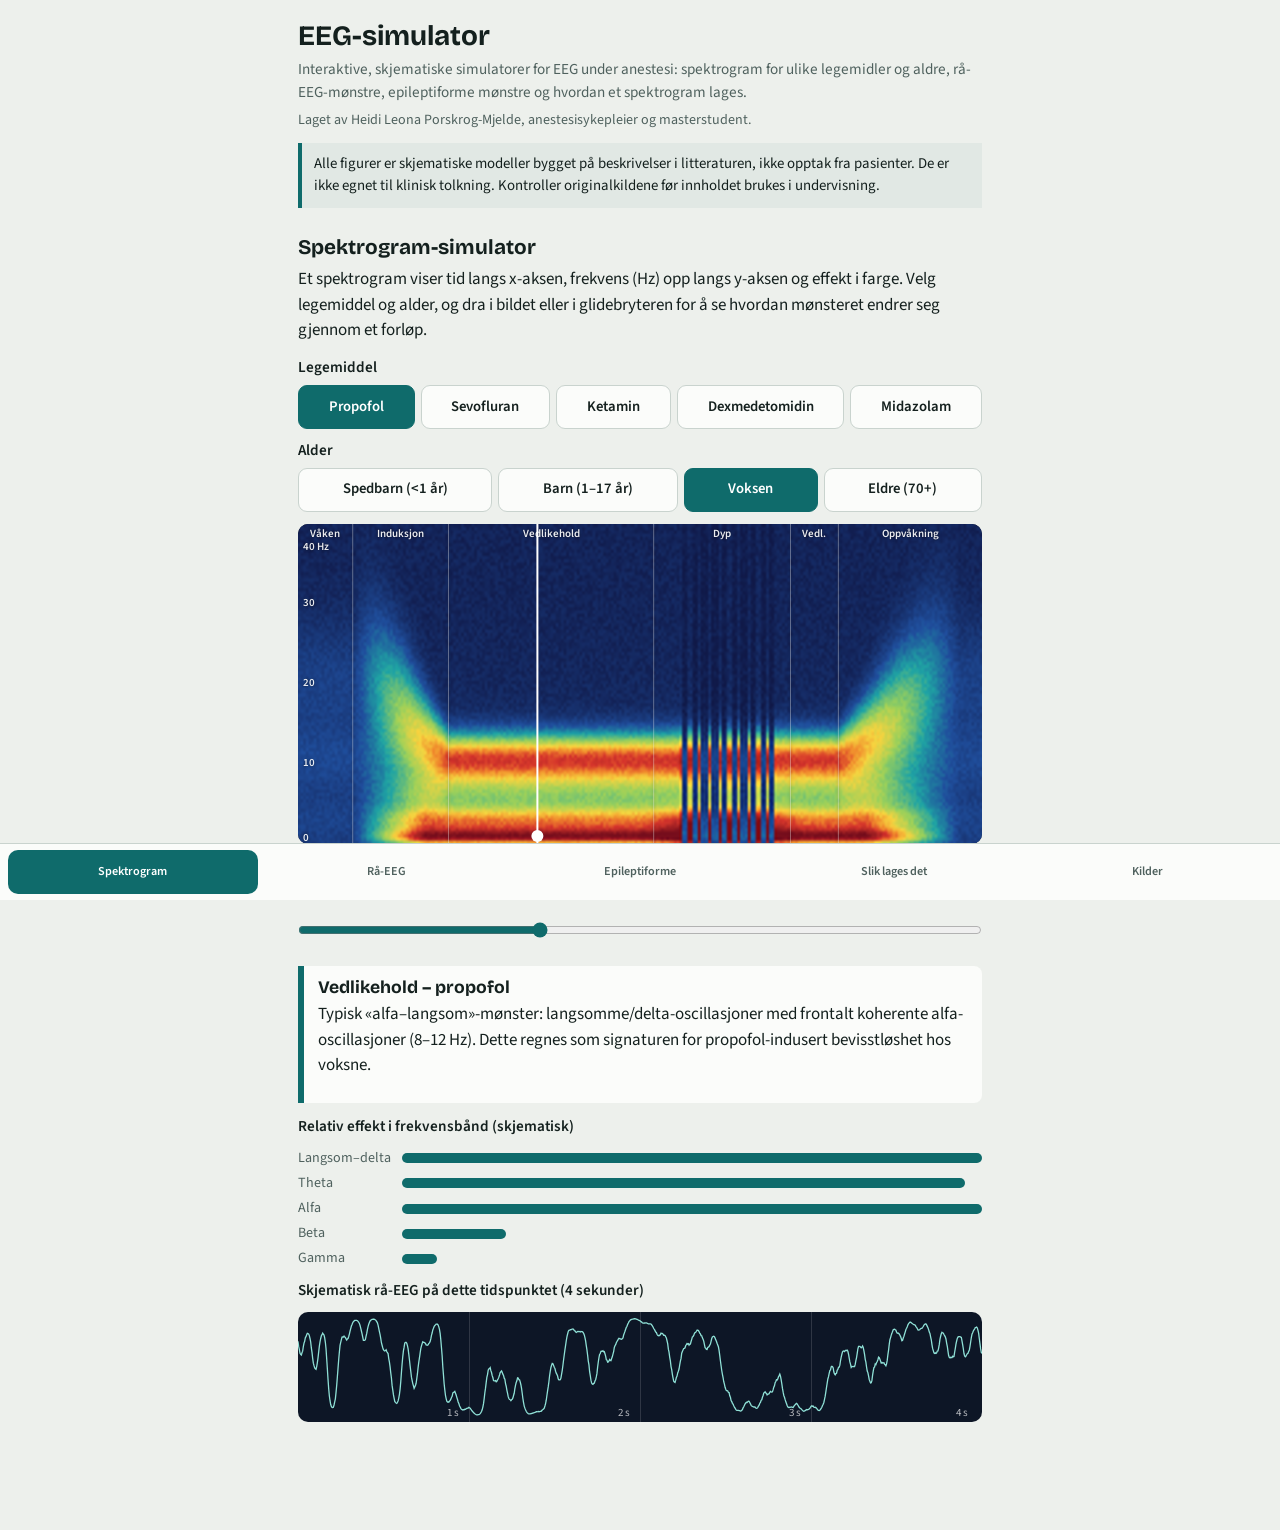
==== index.html @ 9f2fb61a "Add files via upload" ====
<!doctype html>
<html lang="nb">
<head>
<meta charset="utf-8">
<meta name="viewport" content="width=device-width, initial-scale=1, viewport-fit=cover">
<title>EEG-simulator</title>
<meta name="theme-color" content="#0F6B6B">
<link rel="preconnect" href="https://fonts.googleapis.com">
<link rel="preconnect" href="https://fonts.gstatic.com" crossorigin>
<link href="https://fonts.googleapis.com/css2?family=Bricolage+Grotesque:opsz,wght@12..96,500;12..96,700&family=Source+Sans+3:wght@400;600&display=swap" rel="stylesheet">
<style>
:root{
  box-sizing:border-box;
  padding-top:env(safe-area-inset-top,0px);
  padding-bottom:env(safe-area-inset-bottom,0px);
  --bg:#EDF0EC; --surface:#FBFCFA; --ink:#14201E; --muted:#4F615E; --line:#C9D3CE;
  --accent:#0F6B6B; --accent-ink:#FFFFFF; --soft:#E1E8E4;
  --c-hyp:#2F5FB3; --c-amn:#7A4FB0; --c-ana:#B5700F; --c-aki:#2E7D4F; --c-sta:#B23A3A;
  --ok:#1E7A46; --bad:#B23A3A;
}
@media (prefers-color-scheme:dark){
  :root:not([data-theme="light"]){
    --bg:#0F1716; --surface:#16211F; --ink:#E6EFEC; --muted:#9DB0AB; --line:#2A3A37;
    --accent:#5CC9C0; --accent-ink:#06201E; --soft:#1D2B28;
    --c-hyp:#7FA6EE; --c-amn:#B99AE6; --c-ana:#E3A64A; --c-aki:#6CCB92; --c-sta:#E58585;
    --ok:#6CCB92; --bad:#E58585;
  }
}
:root[data-theme="dark"]{
  --bg:#0F1716; --surface:#16211F; --ink:#E6EFEC; --muted:#9DB0AB; --line:#2A3A37;
  --accent:#5CC9C0; --accent-ink:#06201E; --soft:#1D2B28;
  --c-hyp:#7FA6EE; --c-amn:#B99AE6; --c-ana:#E3A64A; --c-aki:#6CCB92; --c-sta:#E58585;
  --ok:#6CCB92; --bad:#E58585;
}
html{scroll-padding-top:env(safe-area-inset-top,0px);height:100%}
*,*::before,*::after{box-sizing:inherit}
body{
  margin:0;min-height:100%;background:var(--bg);color:var(--ink);
  font-family:'Source Sans 3',system-ui,-apple-system,'Segoe UI',sans-serif;
  font-size:17px;line-height:1.5;
  padding-bottom:84px;
}
h1,h2,h3{font-family:'Bricolage Grotesque',system-ui,sans-serif;line-height:1.15;margin:0}
.wrap{max-width:720px;margin:0 auto;padding:0 18px}
header{padding:22px 0 10px}
header h1{font-size:1.75rem;font-weight:700}
header p{margin:6px 0 0;color:var(--muted);font-size:.95rem}
.panel{padding-bottom:24px}
.panel[hidden]{display:none}
h2{font-size:1.3rem;font-weight:700;margin:18px 0 8px}
p{margin:0 0 12px}
.note{background:var(--soft);border-left:4px solid var(--accent);padding:10px 12px;font-size:.93rem;margin:12px 0}
.small{font-size:.88rem;color:var(--muted)}

/* nav */
nav{position:fixed;left:0;right:0;bottom:0;background:var(--surface);border-top:1px solid var(--line);
  padding:6px 8px calc(6px + env(safe-area-inset-bottom,0px));display:flex;gap:4px;z-index:10}
.tab{flex:1;border:0;background:transparent;color:var(--muted);font:inherit;font-size:.76rem;font-weight:600;
  padding:10px 2px;border-radius:10px;cursor:pointer;min-height:44px}
@media (max-width:520px){nav{gap:2px;padding-left:4px;padding-right:4px}.tab{font-size:.62rem;padding:8px 0;line-height:1.15;min-width:0}}
.tab[aria-selected="true"]{background:var(--accent);color:var(--accent-ink)}
.tab .ts{display:none}
@media (max-width:520px){.tab .tl{display:none}.tab .ts{display:inline}}
.linkbtn{background:none;border:0;padding:0;font:inherit;color:var(--accent);text-decoration:underline;cursor:pointer}
.tab:focus-visible,button:focus-visible,summary:focus-visible,input:focus-visible,a:focus-visible{outline:3px solid var(--accent);outline-offset:2px}

/* components */
details.comp{border-left:6px solid var(--hue);background:var(--surface);margin:10px 0;border-radius:0 8px 8px 0}
details.comp summary{cursor:pointer;padding:14px 14px;font-family:'Bricolage Grotesque',system-ui,sans-serif;font-weight:700;font-size:1.08rem;list-style:none;display:flex;justify-content:space-between;gap:8px;align-items:center}
details.comp summary::-webkit-details-marker{display:none}
details.comp summary::after{content:"+";font-size:1.4rem;color:var(--hue);font-weight:500}
details.comp[open] summary::after{content:"–"}
.comp .body{padding:0 14px 14px}
.comp ul{margin:6px 0 10px;padding-left:20px}
.comp li{margin-bottom:6px}
.micro{margin-top:12px;padding:10px 12px 4px;border-radius:8px;background:color-mix(in srgb,var(--hue) 9%,transparent)}
.micro h4{margin:0 0 4px;font-size:.98rem}
.tag{display:inline-block;font-size:.8rem;font-weight:600;padding:2px 8px;border-radius:99px;border:1px solid var(--hue);color:var(--hue);margin:2px 6px 8px 0}
.tag.warn{border-color:var(--c-ana);color:var(--c-ana)}

/* controls */
.seg{display:flex;flex-wrap:wrap;gap:6px;margin:6px 0 10px}
.seg button{flex:1 1 auto;min-width:0;border:1.5px solid var(--line);background:var(--surface);color:var(--ink);
  font:inherit;font-size:.92rem;font-weight:600;padding:9px 10px;border-radius:9px;cursor:pointer;min-height:44px}
.seg button[aria-pressed="true"]{border-color:var(--accent);background:var(--accent);color:var(--accent-ink)}
.seg button:disabled{opacity:.4;cursor:not-allowed}
.ctl-label{font-weight:600;font-size:.95rem;margin-top:8px}

/* spectrogram */
.stage{background:#0D1626;border-radius:10px;padding:0;position:relative;overflow:hidden}
canvas{display:block;width:100%}
#specCanvas{touch-action:pan-y;cursor:ew-resize}
.rawwrap{background:#0D1626;border-radius:10px;margin-top:10px}
.legend{display:flex;flex-wrap:wrap;gap:6px 14px;font-size:.85rem;color:var(--muted);margin:8px 0}
.cbar{height:10px;border-radius:5px;background:linear-gradient(90deg,#101a4a,#1f4e9c,#1fa3a3,#9bd05a,#f5d33f,#f08a2c,#d6372b);margin:4px 0}
.cbar-l{display:flex;justify-content:space-between;font-size:.78rem;color:var(--muted)}
input[type=range]{width:100%;margin:8px 0;accent-color:var(--accent);min-height:32px}
.state{border-left:6px solid var(--accent);background:var(--surface);padding:12px 14px;margin:12px 0;border-radius:0 8px 8px 0}
.state h3{font-size:1.1rem;margin-bottom:4px}
.bars{margin:10px 0}
.bar{display:grid;grid-template-columns:96px 1fr;gap:8px;align-items:center;font-size:.88rem;margin:4px 0}
.bar i{display:block;height:10px;border-radius:5px;background:var(--accent);min-width:2px}
.bar span{color:var(--muted)}

/* quiz */
.qcard{background:var(--surface);border:1px solid var(--line);border-radius:10px;padding:16px;margin:12px 0}
.qcard h3{font-size:1.1rem;margin-bottom:12px}
.opt{display:block;width:100%;text-align:left;border:1.5px solid var(--line);background:var(--bg);color:var(--ink);
  font:inherit;padding:12px;border-radius:9px;margin:8px 0;cursor:pointer;min-height:44px}
.opt.right{border-color:var(--ok);background:color-mix(in srgb,var(--ok) 16%,var(--surface))}
.opt.wrong{border-color:var(--bad);background:color-mix(in srgb,var(--bad) 14%,var(--surface))}
.opt:disabled{cursor:default}
.fb{margin-top:10px;padding:10px 12px;background:var(--soft);border-radius:8px;font-size:.95rem}
.fb strong.ok{color:var(--ok)} .fb strong.bad{color:var(--bad)}
.primary{border:0;background:var(--accent);color:var(--accent-ink);font:inherit;font-weight:600;padding:12px 18px;border-radius:9px;cursor:pointer;min-height:44px;margin-top:10px}
.chips{display:flex;flex-wrap:wrap;gap:6px;margin:8px 0 12px}
.chip{border:1.5px solid var(--line);background:var(--bg);color:var(--ink);border-radius:999px;padding:5px 11px;font-size:.85rem;cursor:pointer}
.chip.on{background:var(--accent);border-color:var(--accent);color:#fff}
.prog{height:6px;background:var(--soft);border-radius:3px;overflow:hidden}
.prog div{height:100%;background:var(--accent);transition:width .25s}

/* sources */
.ref{border-top:1px solid var(--line);padding:12px 0}
.ref:first-of-type{border-top:0}
.ref a{color:var(--accent);word-break:break-word}
.ev li{margin-bottom:8px}

.tag.ok{border-color:var(--ok);color:var(--ok)}
.defs{display:grid;gap:8px;margin:10px 0}
.def{background:var(--surface);border:1px solid var(--line);border-radius:8px;padding:10px 12px}
.def strong{display:block;font-family:'Bricolage Grotesque',system-ui,sans-serif}
table.mx{width:100%;border-collapse:collapse;margin:10px 0;font-size:.9rem;table-layout:fixed}
table.mx th,table.mx td{border:1px solid var(--line);padding:8px;vertical-align:top;text-align:left;word-wrap:break-word}
table.mx th{background:var(--soft);font-weight:600}
table.mx td.dis{background:color-mix(in srgb,var(--c-ana) 12%,var(--surface))}
details.sc{background:var(--surface);border:1px solid var(--line);border-radius:8px;margin:8px 0}
details.sc summary{cursor:pointer;padding:12px;font-weight:600}
details.sc .body{padding:0 12px 12px}
.card{background:var(--surface);border:1px solid var(--line);border-radius:8px;padding:12px;margin:10px 0}
.search{margin:12px 0 4px;position:relative}
.search input{width:100%;box-sizing:border-box;padding:10px 12px;border:1px solid var(--line);border-radius:8px;background:var(--surface);color:var(--ink);font:inherit;font-size:1rem}
.search input::placeholder{color:var(--muted)}
.sres{margin-top:8px;background:var(--surface);border:1px solid var(--line);border-radius:8px;max-height:60vh;overflow:auto}
.sres:empty{display:none}
.sres .sh{padding:8px 12px;color:var(--muted);font-size:.85rem;border-bottom:1px solid var(--line)}
.sres button{all:unset;display:block;width:100%;box-sizing:border-box;cursor:pointer;padding:10px 12px;border-bottom:1px solid var(--line)}
.sres button:last-child{border-bottom:0}
.sres button:hover,.sres button:focus-visible{background:var(--soft)}
.sres .st{font-weight:700}
.sres .sp{display:inline-block;font-size:.78rem;color:var(--accent);margin-right:6px}
.sres .sn{color:var(--muted);font-size:.88rem;margin-top:2px}
.sres mark,.hit mark{background:color-mix(in srgb,var(--accent) 30%,transparent);color:inherit;border-radius:2px}
.flash{animation:flash 1.8s ease-out}
@keyframes flash{0%{box-shadow:0 0 0 3px var(--accent)}100%{box-shadow:0 0 0 0 transparent}}
header h1 button{all:unset;cursor:pointer;font:inherit;color:inherit}
header h1 button:hover{color:var(--accent)}
.hero{background:var(--surface);border:1px solid var(--line);border-radius:12px;padding:16px;margin:8px 0 14px}
.hero p{margin:6px 0 0;color:var(--muted)}
.stats{display:flex;gap:10px;flex-wrap:wrap;margin:12px 0 0}
.stat{flex:1;min-width:110px;background:var(--soft);border-radius:8px;padding:10px 12px}
.stat b{display:block;font-size:1.4rem;color:var(--accent)}
.stat span{font-size:.82rem;color:var(--muted)}
.tiles{display:grid;grid-template-columns:repeat(auto-fill,minmax(230px,1fr));gap:10px;margin:10px 0}
.tile{all:unset;box-sizing:border-box;display:block;cursor:pointer;background:var(--surface);border:1px solid var(--line);border-radius:10px;padding:12px 14px;min-height:44px}
.tile:hover,.tile:focus-visible{border-color:var(--accent);outline:none;box-shadow:0 0 0 2px var(--accent)}
.iqPanels canvas{display:block;width:100%;border-radius:6px;margin:4px 0}
.tile .n{font-size:.72rem;font-weight:700;color:var(--accent);letter-spacing:.04em;text-transform:uppercase}
.tile h3{margin:4px 0 4px;font-size:1.02rem}
.tile p{margin:0;font-size:.9rem;color:var(--muted)}
.path{display:flex;flex-wrap:wrap;gap:6px;align-items:center;margin:8px 0}
.path .step{background:var(--soft);border-radius:999px;padding:6px 12px;font-size:.88rem;font-weight:600}
.path .arr{color:var(--muted)}
.card h3{font-size:1.02rem;margin-bottom:6px}
@media (prefers-reduced-motion:reduce){*{transition:none!important}}
#noAlphaWrap:not([hidden]),#dexHighWrap:not([hidden]),#midaHighWrap:not([hidden]){display:block}
</style>

<style>
header{padding:20px 0 8px}
.panel>h2:first-child{margin-top:8px}
.intro{margin:6px 0 12px}
.ev li{margin-bottom:8px}
</style>

</head>
<body>
<div class="wrap">
<header>
  <h1>EEG-simulator</h1>
  <p>Interaktive, skjematiske simulatorer for EEG under anestesi: spektrogram for ulike legemidler og aldre, rå-EEG-mønstre, epileptiforme mønstre og hvordan et spektrogram lages.</p>
  <p class="small">Laget av Heidi Leona Porskrog-Mjelde, anestesisykepleier og masterstudent.</p>
  <div class="note">Alle figurer er skjematiske modeller bygget på beskrivelser i litteraturen, ikke opptak fra pasienter. De er ikke egnet til klinisk tolkning. Kontroller originalkildene før innholdet brukes i undervisning.</div>
</header>

<section class="panel" id="p-spec">
  <h2>Spektrogram-simulator</h2>
  <p>Et spektrogram viser tid langs x-aksen, frekvens (Hz) opp langs y-aksen og effekt i farge. Velg legemiddel og alder, og dra i bildet eller i glidebryteren for å se hvordan mønsteret endrer seg gjennom et forløp.</p>

  <div class="ctl-label">Legemiddel</div>
  <div class="seg" id="agentSeg" role="group" aria-label="Legemiddel">
    <button data-agent="propofol" aria-pressed="true">Propofol</button>
    <button data-agent="sevo" aria-pressed="false">Sevofluran</button>
    <button data-agent="ketamine" aria-pressed="false">Ketamin</button>
    <button data-agent="dex" aria-pressed="false">Dexmedetomidin</button>
    <button data-agent="mida" aria-pressed="false">Midazolam</button>
  </div>
  <div class="ctl-label">Alder</div>
  <div class="seg" id="ageSeg" role="group" aria-label="Alder">
    <button data-age="infant" aria-pressed="false">Spedbarn (&lt;1 år)</button>
    <button data-age="child" aria-pressed="false">Barn (1–17 år)</button>
    <button data-age="adult" aria-pressed="true">Voksen</button>
    <button data-age="old" aria-pressed="false">Eldre (70+)</button>
  </div>
  <p class="small" id="ageHint"></p>
  <label class="small" id="noAlphaWrap" hidden style="margin:4px 0 8px"><input type="checkbox" id="noAlpha"> Eldre uten synlig alfa (Purdon 2015 BJA, fig. 3 og 4)</label>
  <label class="small" id="dexHighWrap" hidden style="margin:4px 0 8px"><input type="checkbox" id="dexHigh"> Høyere dose (Purdon 2015 Part I, fig. 11C)</label>
  <label class="small" id="midaHighWrap" hidden style="margin:4px 0 8px"><input type="checkbox" id="midaHigh"> Høy dose eller forgiftning (Sutter og Kaplan 2012)</label>

  <div class="stage"><canvas id="specCanvas" role="img" aria-label="Skjematisk spektrogram"></canvas></div>
  <div class="cbar"></div>
  <div class="cbar-l"><span>lav effekt</span><span>høy effekt</span></div>
  <label class="ctl-label" for="tSlider">Tidspunkt i forløpet</label>
  <input type="range" id="tSlider" min="0" max="1000" value="350">

  <div class="state" id="stateBox" aria-live="polite">
    <h3 id="stateTitle"></h3>
    <p id="stateText"></p>
    <p class="small" id="stateAge"></p>
  </div>

  <div class="ctl-label">Relativ effekt i frekvensbånd (skjematisk)</div>
  <div class="bars" id="bars"></div>

  <div class="ctl-label">Skjematisk rå-EEG på dette tidspunktet (<span id="rawSecLbl">4</span> sekunder)</div>
  <div class="rawwrap"><canvas id="rawCanvas" role="img" aria-label="Skjematisk rå-EEG"></canvas></div>
</section>

<section class="panel" id="p-raw" hidden>
  <div class="card"><h3>Rå-EEG: sju mønstre side om side</h3>
  <p>Skjematiske rå-EEG-spor (5 eller 10 sekunder, samme skala for alle) bygget på Purdon 2015 Part I, figur 2, som viser rå-EEG fra samme pasient i ulike tilstander under propofol. Våken med EMG er lagt til for å vise hvordan muskelaktivitet ser ut. Sporene er syntetiske og ikke pasientdata, og amplitudene er bare omtrentlige forhold mellom mønstrene.</p>
  <div class="seg" id="rawDemoSeg" role="group" aria-label="Rå-EEG-mønster">
    <button data-k="awakeEmg" aria-pressed="true">Våken med EMG</button>
    <button data-k="awake" aria-pressed="false">Våken uten EMG</button>
    <button data-k="beta" aria-pressed="false">Rask beta, ikke våken</button>
    <button data-k="alphaDelta" aria-pressed="false">Alfa–delta</button>
    <button data-k="slow" aria-pressed="false">Langsom-delta</button>
    <button data-k="bs" aria-pressed="false">Burst suppression</button>
    <button data-k="iso" aria-pressed="false">Isoelektrisk</button>
  </div>
  <div class="seg" id="rawDemoWin" role="group" aria-label="Tidsvindu"><button data-w="5" aria-pressed="true">Zoomet inn (5 s)</button><button data-w="10" aria-pressed="false">Hele vinduet (10 s)</button></div>
  <div class="rawwrap"><canvas id="rawDemo" data-sec="10 s" data-label="Skjematisk rå-EEG" role="img" aria-label="Skjematisk rå-EEG"></canvas></div>
  <p id="rawDemoText" style="margin-top:10px"></p>
  <span class="tag">Purdon 2015 Part I, fig. 2</span> <span class="tag">Skjematisk, ikke pasientdata</span></div>
</section>

<section class="panel" id="p-epi" hidden>
  <div class="card"><h3>Simulator: epileptiforme mønstre i rå-EEG</h3>
  <p>Skjematiske, syntetiske spor med fire frontale kanaler (L1, R1, L2, R2) oppå en sedert alfa–delta-bakgrunn. Formene er tegnet etter beskrivelsene i Lobo og Lamperti kap. 4, Guay 2025 og Sutter og Kaplan 2012. Det er ikke pasientdata, og et frontalt spor kan aldri erstatte fullt EEG og nevrolog. Amplitudene og skalaen er omtrentlige: kildene oppgir varighet og hyppighet, ikke amplitude, og 1 mm på skjermen er ikke nødvendigvis 1 mm på monitoren.</p>
  <div class="seg" id="epiSeg" role="group" aria-label="Simulator: epileptiforme mønstre i rå-EEG">
    <button data-k="sharp" aria-pressed="true">Skarpe bølger</button>
    <button data-k="spike" aria-pressed="false">Spikes</button>
    <button data-k="sw" aria-pressed="false">Spike-bølge 3 Hz</button>
    <button data-k="poly" aria-pressed="false">Polyspikes</button>
    <button data-k="gpd" aria-pressed="false">Periodiske, generaliserte</button>
    <button data-k="lpd" aria-pressed="false">Periodiske, lateraliserte</button>
    <button data-k="tri" aria-pressed="false">Trifasiske bølger</button>
    <button data-k="seiz" aria-pressed="false">Anfall med evolusjon</button>
    <button data-k="ecg" aria-pressed="false">Fallgruve: EKG-artefakt</button>
  </div>
  <div id="epiRateWrap" hidden style="margin:4px 0 8px">
    <label class="small">Hyppighet: <input type="range" id="epiRate" min="0.3" max="3.2" step="0.1" value="1" style="vertical-align:middle;width:min(260px,60vw)"></label>
    <label class="small" style="display:block;margin-top:4px"><input type="checkbox" id="epiSharp" checked> Skarpe, epilepsitypiske utladninger</label>
    <p class="small" id="epiCount" style="margin:6px 0 0"></p>
  </div>
  <div class="ctl-label">Tidsvindu</div>
  <div class="seg" id="epiWin" role="group" aria-label="Tidsvindu">
    <button data-w="short" aria-pressed="true">Zoomet inn (5 s)</button>
    <button data-w="long" aria-pressed="false">Hele vinduet (10 s)</button>
  </div>
  <div class="ctl-label">Skala</div>
  <div class="seg" id="epiScale" role="group" aria-label="Skala">
    <button data-s="1" aria-pressed="false">1 µV/mm</button>
    <button data-s="2" aria-pressed="false">2 µV/mm</button>
    <button data-s="5" aria-pressed="false">5 µV/mm</button>
    <button data-s="10" aria-pressed="true">10 µV/mm</button>
    <button data-s="20" aria-pressed="false">20 µV/mm</button>
  </div>
  <div class="rawwrap"><canvas id="epiCanvas" role="img" aria-label="Simulator: epileptiforme mønstre i rå-EEG"></canvas></div>
  <p id="epiText" style="margin-top:10px"></p>
  <span class="tag">ACNS 2021 (Hirsch et al.)</span> <span class="tag">Lobo og Lamperti kap. 4</span> <span class="tag">Guay 2025 Part 2</span> <span class="tag">Sutter og Kaplan 2012</span> <span class="tag">Skjematisk, ikke pasientdata</span></div>
</section>

<section class="panel" id="p-dsa" hidden>
  <div class="card"><h3>Fra rå-EEG til spektrogram (DSA): steg for steg</h3>
  <p>Slik lager monitoren spektrogrammet. Figuren regner ut spektrogrammet fra et syntetisk EEG-signal mens du ser på, ett vindu om gangen. Velg et steg for å se det fremhevet.</p>
  <div class="seg" id="dsaSteps" role="group" aria-label="Steg i figuren">
    <button data-s="0" aria-pressed="false">Alle</button><button data-s="1" aria-pressed="true">1 Vindu</button><button data-s="2" aria-pressed="false">2 Spekter</button><button data-s="3" aria-pressed="false">3 Farge</button><button data-s="4" aria-pressed="false">4 Spektrogram</button>
  </div>
  <div class="seg" id="dsaMeth" role="group" aria-label="Beregningsmetode"><button data-m="mt" aria-pressed="true">Multitaper</button><button data-m="hann" aria-pressed="false">Ett vindu (Hann)</button></div>
  <div class="rawwrap"><canvas id="dsaCanvas" role="img" aria-label="Figur: fra rå-EEG til spektrogram"></canvas></div>
  <div style="display:flex;gap:10px;align-items:center;margin-top:8px;flex-wrap:wrap">
    <button id="dsaPlay" class="linkbtn" type="button">▶ Spill av</button>
    <input id="dsaTime" type="range" min="2" max="120" step="1" value="12" aria-label="Tid" style="flex:1 1 160px">
  </div>
  <p class="small" id="dsaTimeLbl" style="margin:4px 0 0"></p>
  <p id="dsaText" style="margin-top:8px"></p>
    <ol>
   <li>Rå-EEG deles opp i korte vinduer, i figuren 2 sekunder.</li>
   <li>Fourier-transformasjonen bryter hvert vindu ned i sinusbølger med ulik frekvens og amplitude (delta, theta, alfa, beta).</li>
   <li>Effekten per frekvens tegnes som et spekter, og effekten oversettes til farge.</li>
   <li>Fargestripene settes ved siden av hverandre langs tidsaksen, én per vindu, og blir et spektrogram (density spectral array): tid bortover, frekvens oppover og effekt i farge.</li>
  </ol>
  <p class="small">Vinduslengden og beregningsmetoden varierer mellom monitorer og studier. Guay 2025 brukte for eksempel vinduer på 2 sekunder med multitaper-metoden, og viste effekten i desibel (logaritmisk skala) fordi effekten kan variere med flere størrelsesordener mellom frekvensene. Figuren kan vise begge: multitaper med samme innstillinger som Guay 2025 (2 s-vinduer, tre tapere, tid-båndbredde-produkt 2) og et enkelt Hann-vindu. Guay 2025 lot vinduene overlappe med 0,2 sekunder, mens figuren flytter vinduet ett sekund om gangen. Signalet er syntetisk og tiden komprimert: hos Purdon 2013 skjedde endringene fram mot tap av bevissthet over omtrent 30 minutter, her over ett minutt.</p>
  <span class="tag">Egenprodusert figur, syntetisk signal</span> <span class="tag">Guay 2025 Part 2, Purdon 2013, Purdon 2015 Part I</span></div>
</section>

<section class="panel" id="p-src" hidden>
  <h2>Kilder</h2>
  <p class="small">Referansene simulatorene og tekstene under dem bygger på. Teksten viser også til Miller's Anesthesia, 10. utg., kap. 36 (Sleigh, Gaskell og Hight), og til Lobo og Lamperti, Peri-operative Brain Monitoring (Springer 2025), kap. 3, 4 og 5.</p>
  <div id="refs">
<div class="ref"><div>Akeju O, Kim SE, Vazquez R, et al. Spatiotemporal dynamics of dexmedetomidine-induced electroencephalogram oscillations. PLoS ONE 2016;11(10):e0163431.</div><div class="small">8 friske frivillige. Slow-delta, theta og spindler.</div><a href="https://doi.org/10.1371/journal.pone.0163431" target="_blank" rel="noopener">doi.org/10.1371/journal.pone.0163431</a></div>
<div class="ref"><div>Akeju O, Pavone KJ, Thum JA, et al. Age-dependency of sevoflurane-induced electroencephalogram dynamics in children. Br J Anaesth 2015;115(suppl 1):i66–i76.</div><div class="small">54 pasienter 0–28 år.</div><a href="https://doi.org/10.1093/bja/aev114" target="_blank" rel="noopener">doi.org/10.1093/bja/aev114</a></div>
<div class="ref"><div>Akeju O, Song AH, Hamilos AE, et al. Electroencephalogram signatures of ketamine anesthesia-induced unconsciousness.</div><div class="small">«Gamma-burst»-mønster hos 12 pasienter.</div><a href="https://dspace.mit.edu/handle/1721.1/112233" target="_blank" rel="noopener">Åpne kilde</a></div>
<div class="ref"><div>Akeju O, Westover MB, Pavone KJ, Sampson AL, Hartnack KE, Brown EN, Purdon PL. Effects of sevoflurane and propofol on frontal electroencephalogram power and coherence. Anesthesiology 2014;121:990–8.</div><div class="small">30 + 30 pasienter. Sevofluran ga høyere effekt enn propofol i 0,4–11,2 Hz og 14,7–40 Hz, og en egen theta-koherens.</div><a href="https://pubmed.ncbi.nlm.nih.gov/25233374/" target="_blank" rel="noopener">PubMed</a></div>
<div class="ref"><div>Babadi B, Brown EN. A review of multitaper spectral analysis. IEEE Trans Biomed Eng 2014;61:1555–1564.</div><div class="small">Oversikt over multitaper-metoden; Guay 2025 viser til den.</div><a href="https://doi.org/10.1109/TBME.2014.2311996" target="_blank" rel="noopener">doi.org/10.1109/TBME.2014.2311996</a></div>
<div class="ref"><div>Brandt SP, Walsh EC, Cornelissen L, Lee JM, Berde C, Shank ES, Purdon PL. Case studies using the electroencephalogram to monitor anesthesia-induced brain states in children. Anesth Analg 2020;131:1043–1056.</div><div class="small">Tre kasuistikker: 2 år propofol, 9 måneder isofluran, 19 år med autisme. Voksnes mønstre sees hos barn over 1 år.</div><a href="https://doi.org/10.1213/ANE.0000000000004817" target="_blank" rel="noopener">doi.org/10.1213/ANE.0000000000004817</a></div>
<div class="ref"><div>Chander D, García PS, MacColl JN, Illing S, Sleigh JW. Electroencephalographic variation during end maintenance and emergence from surgical anesthesia. PLoS One 2014;9:e106291.</div><div class="small">Gjengitt via Gruenbaum og García; ikke lest i fulltekst.</div><a href="https://doi.org/10.1371/journal.pone.0106291" target="_blank" rel="noopener">doi.org/10.1371/journal.pone.0106291</a></div>
<div class="ref"><div>Cornelissen L, Kim SE, Lee JM, Brown EN, Purdon PL, Berde CB. Electroencephalographic markers of brain development during sevoflurane anaesthesia in children up to 3 years old. Br J Anaesth 2018;120:1274–1286.</div><div class="small">91 barn 0–3 år under sevofluran.</div><a href="https://doi.org/10.1016/j.bja.2018.01.037" target="_blank" rel="noopener">doi.org/10.1016/j.bja.2018.01.037</a></div>
<div class="ref"><div>Cornelissen L, Kim SE, Purdon PL, Brown EN, Berde CB. Age-dependent electroencephalogram (EEG) patterns during sevoflurane general anesthesia in infants. eLife 2015;4:e06513.</div><div class="small">36 spedbarn 0–6 måneder, 30 analysert. Purdon og Brown oppgir patentsøknader og lisensavtale med Masimo.</div><a href="https://doi.org/10.7554/eLife.06513" target="_blank" rel="noopener">doi.org/10.7554/eLife.06513</a></div>
<div class="ref"><div>García PS, Kreuzer M, Hight D, Sleigh JW. Effects of noxious stimulation on the electroencephalogram during general anaesthesia: a narrative review and approach to analgesic titration. Br J Anaesth 2021;126:445–457.</div><div class="small">Narrativ oversikt; grunnlag for figuren om tre nociseptive EEG-mønstre.</div><a href="https://doi.org/10.1016/j.bja.2020.10.036" target="_blank" rel="noopener">doi.org/10.1016/j.bja.2020.10.036</a></div>
<div class="ref"><div>Greenblatt AS et al. Basic electroencephalography. I: Lobo FA, Lamperti M, red. Peri-operative Brain Monitoring. Springer 2025, kap. 4.</div><div class="small">Bokkapittel (kap. 4). Kilde for beskrivelsene av epileptiforme mønstre og IFCN-kriteriene i simulatoren for epileptiforme mønstre.</div><a href="https://doi.org/10.1007/978-981-96-6178-7" target="_blank" rel="noopener">doi.org/10.1007/978-981-96-6178-7</a></div>
<div class="ref"><div>Gruenbaum BF, García PS. Applied electroencephalography. I: Lobo FA, Lamperti M, red. Peri-operative Brain Monitoring. Springer 2025:89–111.</div><div class="small">Bokkapittel (oversikt). Kilde for ddSWA, sdSWA og NSWA, utvidet alfa og burst suppression.</div><a href="https://doi.org/10.1007/978-981-96-6178-7_5" target="_blank" rel="noopener">doi.org/10.1007/978-981-96-6178-7_5</a></div>
<div class="ref"><div>Guay CS, Agrawal U, Tseng B, Gallo S, Schreier DR, Brown EN. Clinical electroencephalography for anesthesiologists and intensivists: Part 2. Physiologic signatures and active management. Anesthesiology 2025;143:1595–1618.</div><div class="small">Oversiktsartikkel (del 2). Kilde for utladninger per 10 sekunder, anfall og vindu og beregning (multitaper) i spektrogrammet.</div><a href="https://doi.org/10.1097/ALN.0000000000005739" target="_blank" rel="noopener">doi.org/10.1097/ALN.0000000000005739</a></div>
<div class="ref"><div>Hirsch LJ, Fong MWK, Leitinger M, et al. American Clinical Neurophysiology Society's standardized critical care EEG terminology: 2021 version. J Clin Neurophysiol 2021;38(1):1–29.</div><div class="small">Formell terminologi for rytmiske og periodiske mønstre, anfall og IIC. Fritt tilgjengelig hos ACNS.</div><a href="https://doi.org/10.1097/WNP.0000000000000806" target="_blank" rel="noopener">doi.org/10.1097/WNP.0000000000000806</a></div>
<div class="ref"><div>Huupponen E, Maksimow A, Lapinlampi P, Särkelä M, Saastamoinen A, Snapir A, et al. Electroencephalogram spindle activity during dexmedetomidine sedation and physiological sleep. Acta Anaesthesiol Scand 2008;52:289–294.</div><div class="small">Elleve frivillige og ti kontroller med normal søvn.</div><a href="https://doi.org/10.1111/j.1399-6576.2007.01537.x" target="_blank" rel="noopener">doi.org/10.1111/j.1399-6576.2007.01537.x</a></div>
<div class="ref"><div>Kaiser HA, Hirschi T, Sleigh C, et al. Comorbidity-dependent changes in alpha and broadband electroencephalogram power during general anaesthesia for cardiac surgery. Br J Anaesth 2020;125:456–65.</div><div class="small">Referert i Lobo og Lamperti kap. 3 om redusert relativt alfa-bidrag.</div><a href="https://doi.org/10.1016/j.bja.2020.06.054" target="_blank" rel="noopener">doi.org/10.1016/j.bja.2020.06.054</a></div>
<div class="ref"><div>Lee JM, Akeju O, Terzakis K, et al. A prospective study of age-dependent changes in propofol-induced electroencephalogram oscillations in children. Anesthesiology 2017;127(2):293–306.</div><div class="small">97 pasienter 0–21 år.</div><a href="https://pubmed.ncbi.nlm.nih.gov/28657957/" target="_blank" rel="noopener">PubMed</a></div>
<div class="ref"><div>Prerau MJ, Brown RE, Bianchi MT, Ellenbogen JM, Purdon PL. Sleep neurophysiological dynamics through the lens of multitaper spectral analysis. Physiology (Bethesda) 2017;32:60–92.</div><div class="small">Oversikt; multitaper gir mindre støy og mer nøyaktige spektrogrammer enn enklere metoder.</div><a href="https://doi.org/10.1152/physiol.00062.2015" target="_blank" rel="noopener">doi.org/10.1152/physiol.00062.2015</a></div>
<div class="ref"><div>Purdon PL et al. The ageing brain: age-dependent changes in the electroencephalogram during propofol and sevoflurane general anaesthesia. Br J Anaesth 2015;115(Suppl 1):i46–57.</div><div class="small">155 pasienter 18–90 år.. Lavere effekt og alfa-koherens og oftere burst suppression hos eldre.</div><a href="https://pmc.ncbi.nlm.nih.gov/articles/PMC4501918" target="_blank" rel="noopener">PMC, fulltekst</a></div>
<div class="ref"><div>Purdon PL, Pierce ET, Mukamel EA, et al. Electroencephalogram signatures of loss and recovery of consciousness from propofol. Proc Natl Acad Sci USA 2013;110:E1142–E1151.</div><div class="small">10 frivillige, 64-kanals EEG, trinnvis propofol.</div><a href="https://doi.org/10.1073/pnas.1221180110" target="_blank" rel="noopener">doi.org/10.1073/pnas.1221180110</a></div>
<div class="ref"><div>Purdon PL, Sampson A, Pavone KJ, Brown EN. Clinical electroencephalography for anesthesiologists, Part I: background and basic signatures. Anesthesiology 2015;123:937–60.</div><div class="small">EEG-signaturer for propofol, dexmedetomidin, ketamin, sevofluran, isofluran, desfluran og lystgass.</div><a href="https://pmc.ncbi.nlm.nih.gov/articles/PMC4573341" target="_blank" rel="noopener">PMC, fulltekst</a></div>
<div class="ref"><div>Sutter R, Kaplan PW. Electroencephalographic patterns in coma: when things slow down. Epileptologie 2012;29:201–209.</div><div class="small">Narrativ oversikt over EEG-mønstre ved koma.</div><a href="https://www.epi.ch/epileptologie-4-2012/" target="_blank" rel="noopener">Åpne kilde</a></div>
<div class="ref"><div>Vlisides PE, Bel-Bahar T, Lee U, et al. Neurophysiologic correlates of ketamine sedation and anesthesia: a high-density electroencephalography study in healthy volunteers. Anesthesiology 2017;127:58–69.</div><div class="small">10 frivillige, 128 kanaler, ketamin alene. Theta-effekt 0,64 til 4,25 dB under anestesi, tap av fremre-til-bakre alfa-kobling.</div><a href="https://doi.org/10.1097/ALN.0000000000001671" target="_blank" rel="noopener">doi.org/10.1097/ALN.0000000000001671</a></div>
  </div>
  <h2>Avvik og uenigheter mellom kilder</h2>
  <p class="small">Der kildene er uenige, eller der artikler inneholder interne avvik, står det her i stedet for å bli glattet over.</p>
<ul class="ev">
    <li><strong>Alder og alfa:</strong> Purdon 2015 (BJA) rapporterer at alfa-effekten faller mer enn den langsomme hos eldre. Kapittel 36 sier at funnene om relativ alfa-effekt og alder er inkonsistente. Begge er gjengitt i appen.</li>
    <li><strong>Purdon 2015, alfa hos eldre:</strong> sammendraget og resultatene sier at EEG-formen så lik ut uavhengig av alder, med tydelig alfa og langsom aktivitet. Figurtekstene til figur 3 og 4 sier at gruppespektrogrammet og koherogrammet for eldre viser «synlig fravær» av alfa-effekt og alfa-koherens. Guay 2025 skriver at alfa kan være umulig å se hos noen eldre, og kasuistikk 2 (89 år) hadde ikke synlig alfa. Det samsvarer med figurtekstene og ikke helt med sammendraget. Forskjellen kan skyldes at gruppemedianen for 8–12 pasienter viser mindre alfa enn enkeltpasienter.</li>
    <li><strong>Akeju 2015, tall:</strong> sammendraget oppgir at EEG-effekten økte til ca. 6 år og deretter falt til et platå ved ca. 21 år, mens resultatene oppgir topp ved 5–8 år og platå ved 18–21 år.</li>
    <li><strong>Grensene for frekvensbåndene:</strong> Gruenbaum og García (Lobo og Lamperti kap. 5) oppgir alfa 8–12 Hz (utvidet alfa 7–17 Hz), beta 15–30 Hz og gamma over 30 Hz, i teksten 30–80 Hz. Simulatoren i appen bruker alfa 8–13 Hz og beta 13–25 Hz, og García 2021 bruker 12–25 Hz for beta-arousal. Kildene bruker altså ulike grenser, og et mønster kan havne i ulike bånd avhengig av hvilken definisjon som brukes.</li>
    <li><strong>Grensen for elektrografisk anfall: 2,5 Hz eller mer, eller mer enn 25 per 10 sekunder? (Lobo og Lamperti kap. 4 mot Guay 2025):</strong> Lobo og Lamperti regner epileptiforme utladninger med 2,5 Hz eller mer i minst 10 sekunder som elektrografisk anfall. Guay 2025 skriver «greater than 2.5 Hz, i.e., more than 25 discharges in a 10-s window» og plasserer 11–25 per 10 sekunder i det iktal-interiktale kontinuumet. Akkurat 25 per 10 sekunder havner dermed i ulik kategori. ACNS 2021-terminologien, som er den formelle definisjonen, bruker samme grense som Guay: i gjennomsnitt over 2,5 Hz i minst 10 sekunder (mer enn 25 utladninger på 10 sekunder). Simulatoren i Epileptiform-fanen følger ACNS og Guay.</li>
    <li><strong>Midazolam og beta (Brandt 2020 mot Purdon 2015):</strong> Brandt 2020 skriver at midazolam i sedative doser er forbundet med beta-oscillasjoner, og viser blant annet til Purdon 2015 Part I. Purdon 2015 nevner benzodiazepiner bare i forbifarten og beskriver ingen beta-signatur for midazolam. Den andre kilden Brandt viser til (Brown 2011), er ikke kontrollert.</li>
    <li><strong>Dexmedetomidin, spindler og dybde (Purdon 2015 mot Huupponen 2008):</strong> Purdon 2015 beskriver at spindlene forsvinner og langsom-delta øker når infusjonen økes (0,65 mot 0,85 µg/kg/t, to enkeltpasienter), et bilde som ligner NREM 3. Huupponen 2008 beskrev EEG under dyp sedasjon (målt 5,1 ng/ml) som NREM 2 med mange spindler, hos elleve frivillige som kunne vekkes. Dosene er oppgitt på ulik måte (infusjonshastighet mot plasmakonsentrasjon) og kan ikke sammenlignes direkte. Huupponen brukte én frontal kanal og en annen monitor.</li>
    <li><strong>Vlisides 2017, figurhenvisning:</strong> resultatdelen om rettet konnektivitet (dPLI) viser til fig. 4B, mens dPLI-topografiene står i fig. 5B. Tabell 1 oppgir «absolutt effekt» i dB med verdier nær null (for eksempel gamma 0,02 dB), som ikke stemmer med skalaen i spektrogrammene; enheten i tabellen er trolig ikke dB slik den står.</li>
    <li><strong>Cornelissen 2018, tidspunkt for frontal alfa-dominans:</strong> sammendraget oppgir ca. 6 måneder, diskusjonen ca. 7 måneder, resultatdelen 7–9 måneder, og figurteksten til figur 3 at den begynner å vise seg ved 8 måneder og når toppen ved 15–20 måneder. Ulike elektrodepar (F3–O1) og definisjoner kan ligge bak. Tilsvarende oppgir sammendraget at frontal langsom oscillasjon er koherent til 6 måneder, mens resultatdelen sier ca. 8 måneder.</li>
    <li><strong>Cornelissen 2015 mot 2018:</strong> studien fra 2015 fant en liten, men signifikant frontal alfa-dominans hos 4–6 måneder (FPz mot Oz), mens 2018 setter første tegn til 6–9 måneder (F3 mot O1). Forskjellen kan skyldes elektrodevalg og aldersgruppering.</li>
</ul>
</section>
</div>

<nav aria-label="Hovedmeny">
  <button class="tab" data-panel="p-spec" aria-selected="true">Spektro&shy;gram</button>
  <button class="tab" data-panel="p-raw" aria-selected="false">Rå-EEG</button>
  <button class="tab" data-panel="p-epi" aria-selected="false">Epilepti&shy;forme</button>
  <button class="tab" data-panel="p-dsa" aria-selected="false">Slik lages det</button>
  <button class="tab" data-panel="p-src" aria-selected="false">Kilder</button>
</nav>

<script>
const $=s=>document.querySelector(s);
const $$=s=>[...document.querySelectorAll(s)];
/* ---------- Spektrogram-modell ---------- */
let agent='propofol', age='adult', T=0.35, noAlpha=false, dexHigh=false, midaHigh=false, SPK=1, ALT=0.5;
const KEYS=[[0,0],[.08,0],[.22,.65],[.50,.65],[.58,1.12],[.68,1.12],[.74,.65],[.79,.65],[.97,0],[1,0]];
const deepOK=()=>agent==='propofol'||agent==='sevo';
const g=(f,m,s)=>Math.exp(-0.5*((f-m)/s)**2);
const hash=(i,j)=>{const x=Math.sin(i*12.9898+j*78.233)*43758.5453;return x-Math.floor(x)};

function depthAt(t){
  let d=0;
  for(let i=0;i<KEYS.length-1;i++){
    const [t0,d0]=KEYS[i],[t1,d1]=KEYS[i+1];
    if(t>=t0&&t<=t1){d=d0+(d1-d0)*(t-t0)/(t1-t0);break}
  }
  return deepOK()?d:Math.min(d,0.65);
}
function alphaFreq(){return age==='old'?9.3:10.5}
function spec(f,d){
  const aw=Math.max(0,1-d/0.5), an=Math.min(d/0.5,1);
  let v=0.10*Math.exp(-f/12)+0.04;
  v+=aw*(0.10*g(f,10,3)+0.12*g(f,20,6)+0.06*g(f,3,2));
  const ampAge=age==='old'?0.6:(age==='child'?1.05:1);
  const alphaAge=age==='old'?(noAlpha?0.04:0.55):(age==='infant'?0.15:(age==='child'?1.1:1));
  const slowAge=age==='old'?0.8:1;
  let a=0;
  /* Vandrende topp ved induksjon og oppvåkning (Purdon 2013): på vei mot tap av bevissthet faller toppfrekvensen fra ca. 23 til ca. 12 Hz
     og båndet blir smalere (paradoks eksitasjon i beta/gamma); ved oppvåkning omvendt (11,8 til 21,9 Hz). x=1 er vanlig vedlikehold. */
  const x=Math.min(d/0.65,1), fc=alphaFreq()+(22-alphaFreq())*(1-x)**1.3, wid=1+3.2*(1-x);
  const pkAmp=(0.9*x**1.8+0.1*x+0.3*Math.sin(Math.PI*x))*alphaAge;
  if(agent==='propofol'){
    v+=pkAmp*ampAge*g(f,fc,(age==='infant'?3:(age==='old'?1.8:(age==='child'?2.8:2.3)))*wid)*(an>0?1:0);
    a+=0.9*slowAge*g(f,0.6,0.8)+0.7*slowAge*g(f,2.5,1.3)+0.4*slowAge*g(f,5.5,2.2);
    if(d>0.65) a+=(d-0.65)*0.5*g(f,1.5,2);
  }else if(agent==='sevo'){
    /* Sevofluran: samme alfa-langsom-grunnmønster, men med theta (4-8 Hz) som fyller rommet mellom delta og alfa,
       noe bredere alfa-band og litt mer beta (Akeju 2014, Lobo og Lamperti kap. 3 og 5) */
    v+=pkAmp*ampAge*g(f,fc,(age==='infant'?3:(age==='old'?2.2:(age==='child'?3.2:2.8)))*wid)*(an>0?1:0);
    a+=0.9*slowAge*g(f,0.6,0.8)+0.8*slowAge*g(f,2.5,1.3)+0.6*slowAge*g(f,5.5,2.0)+0.16*g(f,17,5);
    if(d>0.65) a+=(d-0.65)*0.5*g(f,1.5,2);
    if(age==='child') a+=0.12*g(f,19,6);
  }else if(agent==='ketamine'){
    /* Ketamin: langsom-delta og bredbåndet beta/gamma, lite alfa (Akeju 2016, Lobo og Lamperti kap. 3) */
    a+=1.1*g(f,0.6,0.9)+0.55*g(f,2.5,1.4)+0.2*g(f,6,1.8)+0.6*g(f,26,5.5)+0.3*g(f,17,11);
  }else if(agent==='mida'){
    /* Midazolam: beta i sedative doser (Brandt 2020). Høy dose/forgiftning: beta-koma 12–16 Hz frontalt, blandet med delta (Sutter og Kaplan 2012).
       Vekslingen mellom beta og delta er skjematisk; mekanismen er ikke beskrevet i kildene. */
    if(midaHigh) a+=1.2*g(f,0.7,1.0)+0.8*g(f,2.5,1.5)+0.3*g(f,5,2)+ALT*(0.5*g(f,9,4)+0.6*g(f,17,6)+0.35*g(f,26,5));
    else a+=0.45*g(f,0.6,0.8)+0.35*g(f,2.5,1.3)+0.15*g(f,6,1.8)+0.5*g(f,18,4.5)+0.25*g(f,25,5);
  }else{
    /* Purdon 2015 fig. 11: lav dose gir langsom-delta og spindler (9–15 Hz) som korte striper med mye mindre effekt enn propofol-alfa;
       høyere dose: spindlene forsvinner og langsom-delta blir kraftigere */
    if(dexHigh) a+=1.5*g(f,0.6,0.9)+1.0*g(f,2.5,1.4)+0.3*g(f,5.5,1.8);
    else a+=0.8*g(f,0.6,0.8)+0.7*g(f,2.5,1.3)+0.4*g(f,6,1.6)+0.5*SPK*g(f,12.5,1.8);
  }
  return v+an*a*ampAge;
}
const inSuppr=(t,d)=>deepOK()&&d>=1.0;
const burstOn=t=>((t*70)%1)<0.35;

const STOPS=[[0,[16,26,74]],[.18,[31,78,156]],[.34,[31,163,163]],[.505,[155,208,90]],[.636,[245,211,63]],[.734,[240,138,44]],[.815,[214,55,43]],[1,[120,14,28]]];
function cmap(x){
  x=Math.max(0,Math.min(1,x/1.35));
  for(let i=0;i<STOPS.length-1;i++){
    const [a,ca]=STOPS[i],[b,cb]=STOPS[i+1];
    if(x>=a&&x<=b){
      const k=(x-a)/(b-a);
      return [ca[0]+(cb[0]-ca[0])*k,ca[1]+(cb[1]-ca[1])*k,ca[2]+(cb[2]-ca[2])*k];
    }
  }
  return STOPS[STOPS.length-1][1];
}

const COLS=260, ROWS=100;
const off=document.createElement('canvas'); off.width=COLS; off.height=ROWS;
function renderSpec(){
  const ctx=off.getContext('2d');
  const img=ctx.createImageData(COLS,ROWS);
  for(let c=0;c<COLS;c++){
    const t=c/(COLS-1), d=depthAt(t), sup=inSuppr(t,d), burst=burstOn(t);
    SPK=hash(c,99)>0.5?1.1:0.35;
    ALT=Math.pow(Math.max(0,Math.sin(c/1.9+1.5*Math.sin(c/7))),3)*(0.45+0.55*hash(c,5));
    for(let r=0;r<ROWS;r++){
      const f=40*(1-r/(ROWS-1));
      let v=spec(f,d);
      if(sup) v=burst?v*1.1:v*0.18;
      v+=(hash(c,r)-0.5)*0.06;
      const col=cmap(v), k=(r*COLS+c)*4;
      img.data[k]=col[0];img.data[k+1]=col[1];img.data[k+2]=col[2];img.data[k+3]=255;
    }
  }
  ctx.putImageData(img,0,0);
  SPK=0.75; ALT=0.5;
}

function phases(){
  return deepOK()
   ?[[0,.08,'Våken'],[.08,.22,'Induksjon'],[.22,.52,'Vedlikehold'],[.52,.72,'Dyp'],[.72,.79,'Vedl.'],[.79,1,'Oppvåkning']]
   :[[0,.08,'Våken'],[.08,.22,'Induksjon'],[.22,.79,'Vedlikehold'],[.79,1,'Oppvåkning']];
}
function sizeCanvas(cv,hFn){
  const dpr=window.devicePixelRatio||1, w=cv.parentElement.clientWidth, h=hFn(w);
  cv.width=Math.round(w*dpr);cv.height=Math.round(h*dpr);
  cv.style.height=h+'px';
  const ctx=cv.getContext('2d');ctx.setTransform(dpr,0,0,dpr,0,0);
  return [ctx,w,h];
}
function drawSpec(){
  const cv=$('#specCanvas');
  const [ctx,W,H]=sizeCanvas(cv,w=>Math.max(230,Math.min(320,Math.round(w*0.62))));
  ctx.imageSmoothingEnabled=true;ctx.imageSmoothingQuality='high';
  ctx.drawImage(off,0,0,W,H);
  ctx.font='600 11px "Source Sans 3",system-ui,sans-serif';
  ctx.textBaseline='top';
  ctx.shadowColor='rgba(0,0,0,.7)';ctx.shadowBlur=3;
  phases().forEach(([a,b,name])=>{
    const x0=a*W,x1=b*W;
    if(a>0){ctx.strokeStyle='rgba(255,255,255,.35)';ctx.lineWidth=1;ctx.beginPath();ctx.moveTo(x0,0);ctx.lineTo(x0,H);ctx.stroke()}
    const tw=ctx.measureText(name).width;
    if(tw<x1-x0-6){ctx.fillStyle='rgba(255,255,255,.92)';ctx.fillText(name,x0+(x1-x0-tw)/2,5)}
  });
  ctx.fillStyle='rgba(255,255,255,.9)';
  [0,10,20,30,40].forEach(hz=>{
    const y=H-(hz/40)*H;
    ctx.textBaseline=hz===0?'bottom':(hz===40?'top':'middle');
    ctx.fillText(hz===40?'40 Hz':String(hz),5,hz===40?18:y);
  });
  ctx.shadowBlur=0;
  const x=T*W;
  ctx.strokeStyle='#fff';ctx.lineWidth=2;
  ctx.beginPath();ctx.moveTo(x,0);ctx.lineTo(x,H);ctx.stroke();
  ctx.fillStyle='#fff';ctx.beginPath();ctx.arc(x,H-8,6,0,Math.PI*2);ctx.fill();
  cv.setAttribute('aria-label',`Skjematisk spektrogram for ${AGENTS[agent].name}, ${stateAt(T).title.toLowerCase()}`);
}

/* ---------- Tilstand og tekst ---------- */
const AGENTS={
  propofol:{name:'propofol'},sevo:{name:'sevofluran'},ketamine:{name:'ketamin'},dex:{name:'dexmedetomidin'},mida:{name:'midazolam'}
};
function stateAt(t){
  const d=depthAt(t);
  if(t<.08) return {k:'awake',title:'Våken',d};
  if(t<.22) return {k:'induction',title:'Induksjon',d};
  if(inSuppr(t,d)) return {k:'deep',title:'Dyp anestesi med suppresjon',d};
  if(t>=.79&&t<.97) return {k:'emergence',title:'Oppvåkning',d};
  if(t>=.97) return {k:'awake',title:'Våken igjen',d};
  return {k:'maint',title:'Vedlikehold',d};
}
const TXT={
  propofol:{
    awake:'Lav amplitude og blandede frekvenser. Dette bildet er skjematisk og ikke en kildebeskrevet norm.',
    induction:'På vei mot tap av bevissthet øker først bred beta–gamma-effekt frontalt (paradoks eksitasjon). Toppen «vandrer» så nedover og blir smalere: i Purdon 2013 falt medianfrekvensen fra 23,1 til 12,0 Hz fram mot tap av bevissthet. Når bevisstheten tapes, kommer langsomme (&lt;1 Hz) og delta-oscillasjoner inn, og alfa (8–12 Hz) blir fremtredende frontalt. Hos ti frivillige med langsom, trinnvis dosering tok overgangen median 24 minutter. Ved en vanlig bolusinduksjon går det mye raskere.',
    maint:'Typisk «alfa–langsom»-mønster: langsomme/delta-oscillasjoner med frontalt koherente alfa-oscillasjoner (8–12 Hz). Dette regnes som signaturen for propofol-indusert bevisstløshet hos voksne.',
    deep:'Suppresjon: perioder uten EEG-aktivitet avbrutt av høyamplitude-bursts. Mønsteret sees også ved koma og hjerneskade, men ikke i søvn.',
    emergence:'Det motsatte av induksjon: alfa-toppen vandrer oppover til beta og blir bredere og svakere, og langsom-delta avtar. I Purdon 2013 steg medianfrekvensen fra 11,8 til 21,9 Hz under oppvåkning. Indeksen stiger samtidig.'
  },
  sevo:{
    awake:'Lav amplitude og blandede frekvenser. Dette bildet er skjematisk og ikke en kildebeskrevet norm.',
    induction:'Langsom-delta og alfa kommer inn når bevisstheten tapes, som ved propofol. Modellen viser den samme vandrende toppen fra beta ned til alfa som for propofol. Den er beskrevet for propofol (Purdon 2013), og kildene i appen beskriver den ikke spesifikt for innledning med sevofluran.',
    maint:'Sevofluran gir hos voksne samme grunnmønster som propofol: langsom-delta med frontal alfa (begge med alfa-topp nær 10 Hz). I tillegg gir sevofluran mer theta (4–8 Hz), slik at effekten blir sammenhengende fra delta opp til alfa, og noe mer beta (i figuren i Purdon 2015 strekker effekten seg opp mot ca. 20 Hz). Akeju 2014 (30 + 30 pasienter) fant høyere effekt under sevofluran enn propofol i 0,4–11,2 Hz og 14,7–40 Hz, og en egen theta-koherens.',
    deep:'Suppresjon: perioder uten EEG-aktivitet avbrutt av høyamplitude-bursts. Mønsteret sees også ved koma og hjerneskade, men ikke i søvn.',
    emergence:'Når konsentrasjonen faller, forsvinner theta først. Deretter går alfa over i beta og gamma med lavere amplitude, som en «glidelås» som åpnes (Purdon 2015), og langsom-delta avtar.'
  },
  ketamine:{
    awake:'Lav amplitude og blandede frekvenser. Dette bildet er skjematisk og ikke en kildebeskrevet norm.',
    induction:'Etter en bolusdose til induksjon ses et «gamma-burst»-mønster.',
    maint:'«Gamma-burst»: veksling mellom langsom-delta (0,1–4 Hz) og gamma (ca. 27–40 Hz), med økt theta (4–8 Hz) og redusert alfa/beta (10–24 Hz). Beskrevet hos 12 pasienter som fikk ketamin til induksjon (Akeju 2016). Lobo og Lamperti (kap. 3) beskriver ketaminanestesi som høyere bidrag i beta- og gamma-området, med delta ved høyere doser. Vlisides 2017 (10 frivillige, 128 kanaler, ketamin alene) fant at frontal theta-effekt steg fra 0,64 til 4,25 dB under ketaminanestesi, med økt gamma og delta, fallende alfa uten anteriorisering, og tap av fremre-til-bakre alfa-kobling. Modellen viser bredbåndet beta/gamma, theta og langsom-delta uten tydelig alfa. I praksis varierer bildet mellom pasienter. Ketamin gis ofte sammen med andre midler, og sevofluran gitt samtidig kan gi et alfabånd som ikke kommer fra ketaminen, fordi sevofluran i seg selv gir kraftig alfa (Akeju 2014). Ketamin-EEG hos barn er ikke beskrevet i kildene i appen.',
    deep:'',
    emergence:'Gamma- og theta-aktiviteten avtar mot våken tilstand (skjematisk).'
  },
  mida:{
    awake:'Lav amplitude og blandede frekvenser. Dette bildet er skjematisk og ikke en kildebeskrevet norm.',
    induction:'Når midazolam virker, øker beta frontalt, og langsom-delta kommer etter hvert inn (skjematisk).',
    maint:'Midazolam i sedative doser er forbundet med beta-oscillasjoner (Brandt 2020). Beta-bildet kan ligne ketamin, og indeksen kan være høy selv om pasienten er sedert. Kildene i appen beskriver ikke en egen signatur for midazolam slik Purdon 2015 gjør for propofol, sevofluran, ketamin og dexmedetomidin, men det betyr ikke at EEG er uegnet ved midazolam. Modellen viser beta rundt 15–25 Hz med noe langsom-delta.',
    deep:'',
    emergence:'Langsom-delta avtar, og bildet går mot våkent mønster (skjematisk).'
  },
  dex:{
    awake:'Lav amplitude og blandede frekvenser. Dette bildet er skjematisk og ikke en kildebeskrevet norm.',
    induction:'Langsom-delta øker over hele hodet, og spindler dukker opp frontalt.',
    maint:'Økt langsom-delta over hele hodet, økt theta occipitalt, økt spindel-aktivitet frontalt og redusert beta. Mønsteret ligner søvnstart mer enn tidligere antatt. Beskrevet hos 8 friske frivillige (18–36 år).',
    deep:'',
    emergence:'Spindel- og theta-aktiviteten avtar mot våken tilstand (skjematisk).'
  }
};
const MIDAHIGH='Høy dose eller forgiftning: Sutter og Kaplan 2012 beskriver «beta-koma» som generalisert aktivitet på 12–16 Hz, mest frontalt, som kan være blandet med spindellignende aktivitet, alfa eller delta. Det ses ved forgiftning med og abstinens fra benzodiazepiner og barbiturater, er stort sett reversibelt og har god prognose. Reaktiviteten kan være bevart, men mangle ved dyp koma. Modellen viser vedvarende langsom-delta med korte, gjentatte utbrudd av bredbåndet aktivitet opp i beta. Det bygger på delte kliniske skjermbilder ved midazolam, som ikke er gjengitt, der EMG-indikatoren var lav. Mønsteret er skjematisk, og kildene i appen beskriver ikke mekanismen for vekslingen. Mulige forklaringer er svingende arousal ved stimulering eller varierende konsentrasjon. Sjekk alltid at beta ikke er EMG eller bevegelse.';
const DEXHIGH='Høyere dose: når infusjonen økes, forsvinner spindlene og amplituden i langsom-delta øker. Mønsteret ligner NREM-søvnstadium 3 (dyp søvn). Purdon 2015 viser dette hos én pasient (48 år) med vedlikeholdsinfusjon 0,85 µg/kg/t etter bolus 1 µg/kg over 10 minutter. Hun svarte ikke på tiltale, men beveget seg ved smertestimuli. Til sammenligning svarte pasienten med spindler (0,65 µg/kg/t) på tiltale. Begge er enkeltpasienter, og infusjonshastighetene er ikke en dosegrense. Huupponen 2008 fant derimot mange spindler ved dyp sedasjon (se Avvik).';
function ageNote(){
  if(agent==='propofol'){
    if(age==='old') return 'Eldre: oscillasjonene er ca. 2–3 ganger mindre i amplitude. Alfa-effekten faller mer enn den langsomme, og alfa-koherens og toppfrekvens er lavere. Hos eldre kan alfa være svak eller ikke synlig: gruppespektrogrammet for 70–90 år viser «a visible absence of power in the alpha frequency band» (Purdon 2015 BJA, fig. 3 og 4), og kasuistikk 2 (89 år) hadde ikke synlig alfa. Lobo og Lamperti (kap. 3) beskriver at alder reduserer det relative alfa-bidraget og kan gjøre DSA-mønstrene vanskeligere å kjenne igjen (Kaiser 2020). Rå-EEG og spektrogram kan ta høyde for alder, mens en fast indeksgrense ikke gjør det. Episoder med burst suppression er også hyppigere hos eldre. (Purdon 2015, BJA) Kapittel 36 oppgir at funnene om relativ alfa-effekt og alder er inkonsistente mellom studier, mens toppfrekvensen bremses.';
    if(age==='infant') return 'Spedbarn under 1 år: den frontale alfa-aktiviteten er ikke koherent. Fra 1 års alder ligner mønsteret voksnes. Modellen viser de yngste.';
    if(age==='child') return 'Barn 1–17 år: strukturen ligner voksnes, med langsom-delta og koherent frontal alfa (Lee 2017, 97 pasienter 0–21 år). Totaleffekten er høyere enn hos voksne og topper rundt 6–8 år. Effekten i modellen er skjematisk forsterket. Alfa-frekvensen er ikke modellert som raskere, fordi kildene ikke oppgir det.';
  }
  if(agent==='sevo'){
    if(age==='child') return 'Barn 1–17 år: alfa-oscillasjoner finnes fra ca. 1 års alder, og effekten øker gjennom barndommen og topper rundt 6–8 år, før den avtar til et nivå som holder seg fra ca. 21 år (Akeju 2015). Beta og gamma er ifølge studien høyere hos barn enn hos voksne ved kirurgisk nivå. Modellen er skjematisk, og alfa-frekvensen er ikke endret.';
    if(age==='old') return 'Eldre: oscillasjonene er ca. 2–3 ganger mindre i amplitude. Alfa-effekten faller mer enn den langsomme, og alfa-koherens og toppfrekvens er lavere. Hos eldre kan alfa være svak eller ikke synlig; gruppespektrogrammet for 70–90 år under sevofluran viser fravær av effekt i alfa-båndet (Purdon 2015 BJA, fig. 4; Lobo og Lamperti kap. 3, Kaiser 2020). Kapittel 36 beskriver i tillegg at alfa-effekten blekner og alfa-toppen bremses når sevoflurankonsentrasjonen øker over ca. 1,7 % (fig. 36.7), uavhengig av alder. Theta-utfyllingen mellom delta og alfa under sevofluran er beskrevet hos voksne (Akeju 2014) og er ikke undersøkt særskilt hos eldre i kildene her.';
    if(age==='infant') return 'Spedbarn: langsom-delta finnes i alle aldre. Theta og alfa kommer først rundt 4 måneder. Frontal alfa-dominans kommer ifølge Cornelissen 2018 rundt 7–9 måneder og koherent frontal alfa rundt 10 måneder. Modellen viser de yngste. Hos barn 0–3 år kom bevegelse innen 5 minutter etter at alfa forsvant i 99 % av tilfellene under oppvåkning.';
  }
  return '';
}
function bandVal(f0,f1,d){
  let s=0,n=0;
  for(let f=f0;f<=f1;f+=0.5){s+=spec(f,d);n++}
  return s/n;
}
function updateInfo(){
  const s=stateAt(T);
  $('#stateTitle').textContent=`${s.title} – ${AGENTS[agent].name}`;
  let txt=TXT[agent][s.k]||TXT[agent].maint;
  if(agent==='dex'&&dexHigh&&s.k!=='awake') txt=DEXHIGH;
  if(agent==='mida'&&midaHigh&&s.k!=='awake') txt=MIDAHIGH;
  $('#stateText').innerHTML=txt;
  $('#stateAge').innerHTML=ageNote();
  const sup=s.k==='deep';
  const bands=[['Langsom–delta',0,4],['Theta',4,8],['Alfa',8,13],['Beta',13,25],['Gamma',25,40]];
  $('#bars').innerHTML=bands.map(([n,a,b])=>{
    let v=bandVal(a,b,s.d); if(sup) v*=0.5;
    const pct=Math.max(2,Math.min(100,Math.round(v/0.75*100)));
    return `<div class="bar"><span>${n}</span><i style="width:${pct}%"></i></div>`;
  }).join('');
}

/* ---------- Rå-EEG ---------- */
function drawRaw(){
  const cv=$('#rawCanvas');
  const [ctx,W,H]=sizeCanvas(cv,()=>110);
  ctx.clearRect(0,0,W,H);
  const DUR=W<500?3:4; const lbl=document.getElementById('rawSecLbl'); if(lbl) lbl.textContent=DUR;
  ctx.strokeStyle='rgba(255,255,255,.14)';ctx.lineWidth=1;
  for(let k=1;k<DUR;k++){const gx=Math.round(k/DUR*W)+0.5;ctx.beginPath();ctx.moveTo(gx,0);ctx.lineTo(gx,H);ctx.stroke();}
  const s=stateAt(T), d=s.d, sup=s.k==='deep';
  const comps=[[0.6,spec(0.6,d)],[2.5,spec(2.5,d)],[6,spec(6,d)],[alphaFreq(),spec(alphaFreq(),d)],[20,spec(20,d)],[33,spec(33,d)]];
  const ph=[0.3,1.7,2.9,4.1,5.3,0.9];
  ctx.strokeStyle='#8FE0D6';ctx.lineWidth=1.3;ctx.beginPath();
  const N=Math.floor(W*1.5);
  for(let i=0;i<N;i++){
    const x=(i/(N-1))*DUR; let y=0;
    comps.forEach(([f,a],j)=>{
      const w=0.6+0.4*Math.sin(x*0.7+j); // slowly varying amplitude
      y+=a*w*Math.sin(2*Math.PI*f*x+ph[j]);
    });
    y+=(hash(i,7)-0.5)*0.05;
    if(sup){const env=(x%2.0)<0.7?1.6:0.04;y*=env}
    const px=(i/(N-1))*W, py=H/2-H*0.45*Math.tanh(y*0.36/0.45);
    i?ctx.lineTo(px,py):ctx.moveTo(px,py);
  }
  ctx.stroke();
  ctx.fillStyle='rgba(255,255,255,.7)';ctx.font='11px "Source Sans 3",system-ui,sans-serif';
  for(let k=0;k<DUR;k++) ctx.fillText(k+1+' s',Math.round((k+1)/DUR*W)-(k+1===DUR?26:22),H-6);
}
function drawAll(){drawSpec();drawRaw();updateInfo();}

/* ---------- Kontroller ---------- */
function setT(t){
  T=Math.max(0,Math.min(1,t));
  $('#tSlider').value=Math.round(T*1000);
  drawAll();
}
const sc=$('#specCanvas');
let dragging=false;
const posToT=e=>{const r=sc.getBoundingClientRect();return (e.clientX-r.left)/r.width};
sc.addEventListener('pointerdown',e=>{dragging=true;try{sc.setPointerCapture(e.pointerId)}catch(_){ }setT(posToT(e))});
sc.addEventListener('pointermove',e=>{if(dragging)setT(posToT(e))});
sc.addEventListener('pointerup',()=>{dragging=false});
sc.addEventListener('pointercancel',()=>{dragging=false});
$('#tSlider').addEventListener('input',e=>setT(e.target.value/1000));

function syncAge(){
  const adultOnly=!deepOK();
  $$('#ageSeg button').forEach(b=>{
    const a=b.dataset.age;
    b.disabled=adultOnly&&a!=='adult';
    b.setAttribute('aria-pressed',String(a===age));
  });
  $('#ageHint').textContent=adultOnly?(agent==='mida'?'Kildene i appen beskriver ikke aldersforskjeller i EEG for midazolam, så modellen vises for voksne.':'For dette midlet finnes kilder bare for yngre voksne.'):'';
  $('#noAlphaWrap').hidden=!(age==='old'&&!adultOnly);
  $('#dexHighWrap').hidden=agent!=='dex';
  $('#midaHighWrap').hidden=agent!=='mida';
}
$('#noAlpha').addEventListener('change',e=>{noAlpha=e.target.checked;renderSpec();drawAll();});
$('#dexHigh').addEventListener('change',e=>{dexHigh=e.target.checked;renderSpec();drawAll();});
$('#midaHigh').addEventListener('change',e=>{midaHigh=e.target.checked;renderSpec();drawAll();});
$$('#agentSeg button').forEach(b=>b.addEventListener('click',()=>{
  agent=b.dataset.agent;
  if(!deepOK()) age='adult';
  $$('#agentSeg button').forEach(x=>x.setAttribute('aria-pressed',String(x===b)));
  syncAge();renderSpec();drawAll();
}));
$$('#ageSeg button').forEach(b=>b.addEventListener('click',()=>{
  if(b.disabled)return;
  age=b.dataset.age;syncAge();renderSpec();drawAll();
}));
window.addEventListener('resize',()=>{if(!$('#p-spec').hidden)drawAll()});

/* ---------- Faner ---------- */
function goTo(id){
  $$('.tab').forEach(x=>x.setAttribute('aria-selected',String(x.dataset.panel===id)));
  $$('.panel').forEach(p=>p.hidden=(p.id!==id));
  try{history.replaceState(null,'','#'+id)}catch(e){}
  window.scrollTo(0,0);
  if(id==='p-spec'){renderSpec();drawAll();}
  setTimeout(()=>window.dispatchEvent(new Event('resize')),30);
}
$$('.tab').forEach(b=>b.addEventListener('click',()=>goTo(b.dataset.panel)));
syncAge();
(function(){const h=(location.hash||'').slice(1); goTo(h&&document.getElementById(h)&&/^p-/.test(h)?h:'p-spec');})();
</script>
<script>const RAWTXT={
awakeEmg:'<strong>Våken med EMG:</strong> lavamplitudig, rask aktivitet med et «lodnet», tykt spor. Det tykke sporet er muskelaktivitet (EMG) fra pannemuskulaturen, som ligger over EEG-båndene. BIS beregner EMG i 70–110 Hz. Store, langsomme utslag kommer fra blunking og øyebevegelser og kan forveksles med kraftig deltaaktivitet. EMG, blunking og øyebevegelser kjennetegner sammen med lav amplitude og rask aktivitet et våkent EEG. EMG får indeksene til å stige og kan skjule EEG-et under. Muskelrelaksantia fjerner EMG, men ikke EEG.',
awake:'<strong>Våken uten EMG (Purdon fig. 2A, øynene åpne):</strong> høyfrekvent, lavamplitudig gamma- og beta-aktivitet. Dette er utgangspunktet amplitudene under anestesi sammenlignes med.',
beta:'<strong>Rask beta, ikke våken (Purdon fig. 2B og 2C):</strong> organiserte, regelmessige beta–gamma-oscillasjoner med større amplitude enn den raske aktiviteten hos en våken pasient, men med svært lav amplitude sammenlignet med alfa–delta og langsom-delta (bytt mellom knappene for å se forskjellen på samme skala). Sees ved sedasjon og ved paradoks eksitasjon, der en dose ment å sedere gir uro og bevegelser. Samme beta-mønster kan sees etter ekstubasjon når pasienten ligger stille. Indeksen kan være høy selv om pasienten ikke er våken. Midazolam og ketamin kan også gi beta.',
alphaDelta:'<strong>Alfa–delta (Purdon fig. 2D):</strong> store, langsomme bølger med alfa (ca. 10 Hz) «ridende» oppå. Typisk for bevisstløshet under vedlikehold med propofol eller sevofluran. Tilsvarer omtrent sdSWA (spindeldominant langsombølgeanestesi) i Chander 2014.',
slow:'<strong>Langsom-delta (Purdon fig. 2E):</strong> høyamplitudige langsomme og delta-oscillasjoner uten tydelig alfa. Sees rett etter bolusinduksjon med propofol, der amplitudene kan være 5–20 ganger større enn hos en våken pasient, ved høyere dose dexmedetomidin og ved lystgass. Delta-arousal ved smertestimulering kan gi et lignende bilde (García 2021). Tilsvarer omtrent ddSWA (deltadominant langsombølgeanestesi) i Chander 2014.',
bs:'<strong>Burst suppression (Purdon fig. 2F):</strong> korte, uregelmessige perioder med høyamplitudig aktivitet og skarpe bølger (bursts) avbrutt av lavamplitudige perioder. Suppresjonen er sjelden helt flat. Purdon bruker ±5 µV som grense mellom burst og suppresjon. Tegn på svært dyp anestesi, vanligere hos eldre, og sees også ved koma og hypotermi.',
iso:'<strong>Isoelektrisk (Purdon fig. 2G):</strong> flatt EEG uten aktivitet. Sees ved anestesi-indusert koma og dyp hypotermi.'
};</script>
<script>
(function(){
/* Skjematiske rå-EEG-mønstre etter Purdon 2015 Part I, fig. 2. Syntetiske signaler, ikke pasientdata. */
const cv=document.getElementById('rawDemo'); if(!cv) return;
let cur='awakeEmg', SEC=5;
function rnd(i){const x=Math.sin(i*12.9898+7.233)*43758.5453;return x-Math.floor(x)}
const FS=250, NS=10*FS;
function band(f0,f1,n,seed,amp,mod){
  /* Smalbåndet «støy»: sum av n sinuser med tilfeldige frekvenser og faser, langsomt amplitudemodulert */
  const out=new Float32Array(NS), comps=[];
  for(let j=0;j<n;j++) comps.push([f0+(f1-f0)*rnd(seed+j*7.1),6.283*rnd(seed+j*3.3),0.15+0.5*rnd(seed+j*5.7),6.283*rnd(seed+j*9.9)]);
  for(let i=0;i<NS;i++){const t=i/FS;let y=0;
    for(const [f,p,mf,mp] of comps){const m=mod?(0.55+0.45*Math.sin(6.283*mf*t+mp)):1;y+=m*Math.sin(6.283*f*t+p)}
    out[i]=amp*y/Math.sqrt(n);}
  return out;
}
function noise(seed,amp){const o=new Float32Array(NS);for(let i=0;i<NS;i++)o[i]=amp*(rnd(seed+i)-0.5);return o}
function add(...a){const o=new Float32Array(NS);for(const x of a)for(let i=0;i<NS;i++)o[i]+=x[i];return o}
const CACHE={};
function build(k){
  if(CACHE[k]) return CACHE[k];
  let y;
  if(k==='awakeEmg'){
    /* lav, rask EEG + kraftig EMG-«lo» + store langsomme utslag fra øyebevegelser og blunking */
    const eye=new Float32Array(NS);
    for(let i=0;i<NS;i++){const t=i/FS;eye[i]=0.32*Math.sin(6.283*0.12*t+0.5)+0.18*Math.sin(6.283*0.31*t+2.1);
      const bp=(t+0.6)%3.7; if(bp<0.4) eye[i]+=0.45*Math.sin(Math.PI*bp/0.4)**2;}
    y=add(band(14,35,14,11,0.05,true),noise(77,0.22),eye);
  }else if(k==='awake'){
    y=add(band(15,40,14,21,0.035,true),noise(31,0.02));
  }else if(k==='beta'){
    /* svært lav amplitude sammenlignet med alfa–delta og delta */
    y=add(band(14,28,12,41,0.06,true),band(1,4,4,43,0.02,true),noise(45,0.015));
  }else if(k==='alphaDelta'){
    y=add(band(8.5,12,8,51,0.32,true),band(0.4,3.5,6,53,0.2,true),band(4,7,4,55,0.05,true),noise(57,0.02));
  }else if(k==='slow'){
    y=add(band(0.3,2.5,9,61,0.62,true),band(3,6,4,63,0.08,true),band(12,25,6,65,0.04,true),noise(67,0.02));
  }else if(k==='bs'){
    /* uregelmessige, korte bursts med skarpe bølger; suppresjonen er lavamplitudig, ikke helt flat */
    const bu=add(band(1,6,8,71,0.55,false),band(7,14,6,73,0.18,false)),bg=add(band(1,10,8,75,0.035,true),noise(76,0.012));
    const B=[[1.1,1.3],[3.9,0.8],[4.9,1.1],[7.4,1.5],[9.4,0.5]];
    y=new Float32Array(NS);
    for(let i=0;i<NS;i++){const t=i/FS;let e=0;
      for(const [t0,w] of B){if(t>=t0&&t<t0+w){const u=(t-t0)/w;e=Math.max(e,Math.sin(Math.PI*u)**1.5)}}
      y[i]=bg[i]+e*bu[i];}
  }else y=noise(81,0.008);
  return CACHE[k]=y;
}
function draw(){
  const dpr=window.devicePixelRatio||1, W=cv.parentElement.clientWidth, H=130;
  cv.width=Math.round(W*dpr);cv.height=Math.round(H*dpr);cv.style.height=H+'px';
  const ctx=cv.getContext('2d');ctx.setTransform(dpr,0,0,dpr,0,0);ctx.clearRect(0,0,W,H);
  ctx.strokeStyle='rgba(255,255,255,.12)';ctx.lineWidth=1;
  for(let s=1;s<SEC;s++){const x=s/SEC*W;ctx.beginPath();ctx.moveTo(x,0);ctx.lineTo(x,H);ctx.stroke()}
  ctx.strokeStyle='#8FE0D6';ctx.lineWidth=1.1;ctx.beginPath();
  const Y=build(cur), N=SEC*FS;
  for(let i=0;i<N;i++){const y=Math.max(-0.95,Math.min(0.95,Y[i])), px=i/(N-1)*W, py=H/2-y*H*0.5;
    i?ctx.lineTo(px,py):ctx.moveTo(px,py);}
  ctx.stroke();
  ctx.fillStyle='rgba(255,255,255,.7)';ctx.font='11px "Source Sans 3",system-ui,sans-serif';
  ctx.fillText(SEC+' s',W-30,H-6);
  document.getElementById('rawDemoText').innerHTML=RAWTXT[cur];
  cv.setAttribute('aria-label',(cv.dataset.label||'')+': '+document.querySelector('#rawDemoSeg button[data-k="'+cur+'"]').textContent);
}
document.querySelectorAll('#rawDemoWin button').forEach(b=>b.addEventListener('click',()=>{SEC=+b.dataset.w;
  document.querySelectorAll('#rawDemoWin button').forEach(x=>x.setAttribute('aria-pressed',String(x===b)));draw();}));
document.querySelectorAll('#rawDemoSeg button').forEach(b=>b.addEventListener('click',()=>{
  cur=b.dataset.k;
  document.querySelectorAll('#rawDemoSeg button').forEach(x=>x.setAttribute('aria-pressed',String(x===b)));
  draw();
}));
window.addEventListener('resize',draw);
const obs=new IntersectionObserver(es=>{if(es.some(e=>e.isIntersecting))draw()});obs.observe(cv);
draw();
})();
</script>
<script>
(function(){
/* Skjematiske epileptiforme mønstre. Syntetiske signaler, ikke pasientdata. Morfologi etter Lobo og Lamperti kap. 4, Guay 2025 og Sutter og Kaplan 2012. */
const cv=document.getElementById('epiCanvas'); if(!cv) return;
const T={"dec": ",", "aria": "Skjematisk epileptiform rå-EEG", "count": "<strong>{c} utladninger per 10 sekunder</strong> ({r} Hz):", "cls": {"seiz": "over 25 per 10 s: mistenk anfall eller status epilepticus (Guay 2025).", "iic": "11–25 per 10 s: det iktal-interiktale kontinuumet (Guay 2025).", "iicSharp": "5–10 per 10 s med ekstra ictale trekk: fortsatt det iktal-interiktale kontinuumet. ACNS 2021 krever en «pluss»-modifikator (overlagret rask aktivitet eller rytmisk delta) eller fluktuasjon; Guay 2025 beskriver det som utladninger som ser mer epilepsitypiske ut, for eksempel skarpere.", "blunt": "5–10 per 10 s og ikke skarpe: under grensene for det iktal-interiktale kontinuumet i Guay 2025.", "low": "under 5 per 10 s: under grensene Guay 2025 oppgir."}, "scale": "<em>Skala:</em> ved 1–2 µV/mm forstørres sporet så mye at toppene kuttes og vanlig aktivitet kan se skarp ut. Velg den følsomste skalaen der bølgene vises hele (Guay 2025 og klinisk erfaring).", "txt": {"sharp": "<strong>Skarpe bølger (sharp waves):</strong> varer 70–200 ms. Her fokale, venstresidige (L1 og L2), med lavere utslag på høyre side. Lobo og Lamperti kap. 4 gjengir IFCN-kriteriene: en skarp transient regnes som epileptiform ved minst fire av seks trekk, blant annet skarp form, annen varighet enn bakgrunnen, asymmetrisk bølge, etterfølgende langsom bølge og forstyrrelse av bakgrunnen.", "spike": "<strong>Spikes:</strong> varer 20–70 ms, altså smalere enn skarpe bølger. Kapittelet skriver at spikes og skarpe bølger har omtrent samme kliniske betydning. Den vanligste feilen er likevel å «overtolke» normale skarpe transienter, ikke å overse ekte utladninger.", "sw": "<strong>Spike-bølge, 3 Hz:</strong> generalisert, symmetrisk spike-bølge-aktivitet med brå start. Det klassiske eksempelet er absence-anfall hos barn: stirring og manglende respons mens mønsteret pågår (Lobo og Lamperti kap. 4). ACNS 2021 krever minst seks sammenhengende sykluser for å kalle det spike-bølge, og epileptiforme utladninger i gjennomsnitt over 2,5 Hz i minst 10 sekunder regnes som elektrografisk anfall. Lobo og Lamperti skriver 2,5 Hz eller mer, se Avvik. I hele vinduet varer mønsteret bare 7,5 sekunder; eksempelet i kapittelet varte 12 sekunder.", "poly": "<strong>Polyspikes:</strong> flere spikes rett etter hverandre, ofte fulgt av en langsom bølge. Generaliserte polyspikes er et av mønstrene ved generalisert anfallsstart (Lobo og Lamperti kap. 4).", "gpd": "<strong>Generaliserte periodiske utladninger:</strong> utladninger som gjentar seg med nesten jevne mellomrom, likt på begge sider. Vanlige ved kritisk sykdom og ligger ofte i det iktal-interiktale kontinuumet. Hyppighet, lokalisasjon og skarphet avgjør anfallsrisikoen (Guay 2025). Endre hyppigheten og skarpheten med kontrollene.", "lpd": "<strong>Lateraliserte periodiske utladninger:</strong> som over, men tydelig på den ene siden (her venstre). Sutter og Kaplan 2012 beskriver periodiske mønstre ved koma etter hypoksi, infeksjoner i nervesystemet og multifokalt traume, og at periodiske epileptiske utladninger ved ikke-konvulsiv status som regel kommer hyppigere.", "tri": "<strong>Trifasiske bølger:</strong> ACNS 2021 definerer trifasisk form som tre faser i rekkefølgen negativ, positiv, negativ, der hver fase er lengre enn den forrige og den positive har høyest spenning. Begrepet brukes om periodiske utladninger og spike-bølge, ikke om rytmisk delta. Her gjentatt ca. 14 ganger per 10 sekunder. I Guay 2025 hadde en pasient med sepsis trifasiske periodiske utladninger 10–15 per 10 sekunder, som førte til CT. Sutter og Kaplan 2012 beskriver butte trifasiske bølger ved delta-koma. Trifasisk form forekom like ofte hos delirøse og ikke-delirøse i Eskioglou 2021.", "seiz": "<strong>Elektrografisk anfall med evolusjon (20 sekunder):</strong> rytmisk aktivitet som endrer seg i frekvens, amplitude eller form, og som varer minst 10 sekunder, regnes som elektrografisk anfall også uten kliniske tegn (Lobo og Lamperti kap. 4, ACNS 2021). Varer anfallet minst 10 minutter sammenhengende, eller utgjør det minst 20 % av en time, kalles det elektrografisk status epilepticus (ACNS 2021). Her starter anfallet etter 3 sekunder, blir større og langsommere, og bakgrunnen dempes. Retningen er valgt for illustrasjon: i eksempelet i Lobo og Lamperti økte frekvensen (opptil 5–6 Hz), og Sutter og Kaplan 2012 skriver at bakgrunnen kan bli langsommere og forsvinne når utladningene blir hyppigere. En frontal monitor kan overse anfall i tinninglapp og bakhode (Guay 2025).", "ecg": "<strong>Fallgruve, EKG-artefakt:</strong> skarpe topper i takt med hjertefrekvensen, særlig hos pasienter med kort, tykk hals og ved burst suppression (Miller's kap. 36). Tolkning ut fra kildene: sammenlign med EKG-kurven før noe tolkes som periodiske utladninger."}};
let cur='sharp', rate=1.0, sharpOn=true, uvmm=10, win='short';
function rnd(i){const x=Math.sin(i*12.9898+7.233)*43758.5453;return x-Math.floor(x)}
const FS=200;
/* bakgrunn: sedert alfa–delta, ca. 20–40 µV */
function bg(t,ch,seed){let y=0;
  const F=[[0.7,14],[1.3,12],[2.1,9],[3.2,6],[9.6,7],[10.4,6],[11.1,4],[18,1.5]];
  F.forEach(([f,a],j)=>{const ph=6.283*rnd(seed+j*13+ch*101); y+=a*Math.sin(6.283*f*t+ph)*(0.7+0.3*Math.sin(6.283*0.11*(j+1)*t+ph))});
  return y+2.5*(rnd(seed*7+Math.floor(t*FS)+ch*9999)-0.5);}
/* grunnformer */
function spikeW(u,dur,amp){ /* u = tid fra start (s). Rask stigning, litt langsommere fall, etterfølgende langsom bølge */
  if(u<0) return 0;
  const r=dur*0.4,f=dur*0.6;
  if(u<r) return amp*(u/r)**1.6;
  if(u<dur) return amp*(1-(u-r)/f)-amp*0.25*Math.sin(Math.PI*(u-r)/f);
  const s=u-dur; if(s<0.32) return -amp*0.45*Math.sin(Math.PI*s/0.32); return 0;}
function bluntW(u,amp){ /* trifasisk: liten negativ, stor positiv, langsom negativ (ca. 400 ms) */
  if(u<0||u>0.45) return 0;
  if(u<0.06) return -0.3*amp*Math.sin(Math.PI*u/0.06);
  if(u<0.2) return amp*Math.sin(Math.PI*(u-0.06)/0.14);
  return -0.55*amp*Math.sin(Math.PI*(u-0.2)/0.25);}
function ecgW(u,amp){ if(u<0||u>0.06) return 0; if(u<0.02) return amp*u/0.02; if(u<0.035) return amp*(1-(u-0.02)/0.015*1.4); return -0.4*amp*(1-(u-0.035)/0.025);}
const ORDER=['L1','R1','L2','R2'], LEFT=[true,false,true,false];
function sig(k,t,ch){
  const L=LEFT[ch]; let y=bg(t,ch,k.length*31+3);
  if(k==='sharp'){ [2.1,6.4].forEach(t0=>{y+= (L?1:0.35)*spikeW(t-t0,0.12,75)}); }
  else if(k==='spike'){ [1.7,4.9,8.2].forEach(t0=>{y+= (L?1:0.35)*spikeW(t-t0,0.045,85)}); }
  else if(k==='sw'){ /* 3 Hz spike-bølge, generalisert, 2,5–14 s */
    y*=0.6; const on=2.5;
    if(t>=on){const ph=((t-on)*3)%1, u=ph/3; y+=(u<0.06?spikeW(u,0.05,75):0)-60*Math.sin(Math.PI*Math.min(1,Math.max(0,(u-0.07)/0.25)));}
  }
  else if(k==='poly'){ [2.0,6.8].forEach(t0=>{for(let j=0;j<5;j++) y+=spikeW(t-t0-j*0.055,0.035,55+15*Math.sin(j))*0.6; y+=-45*((t-t0-0.3)>0&&(t-t0-0.3)<0.35?Math.sin(Math.PI*(t-t0-0.3)/0.35):0)}); }
  else if(k==='gpd'||k==='lpd'){
    const amp=(k==='lpd'&&!L)?20:70, n=Math.floor(t*rate+0.35);
    const t0=(n-0.35)/rate+0.03*(rnd(n*3+ch)-0.5);
    y*= (k==='gpd'?0.75:1);
    y+= sharpOn? spikeW(t-t0,0.13,amp) : bluntW(t-t0,amp*0.85);
  }
  else if(k==='tri'){ const r=1.4, n=Math.floor(t*r+0.3), t0=(n-0.3)/r; y*=0.7; y+=bluntW(t-t0,65); }
  else if(k==='seiz'){ /* anfall med evolusjon: rytmisk skarp aktivitet som øker i amplitude og faller i frekvens */
    const on=3; if(t>=on){const d=t-on, a=Math.min(70,15+6*d); y*=Math.max(0.35,1-0.1*d);
      const ph=6.283*(4*d-0.06*d*d); y+=a*(Math.sin(ph)+0.35*Math.sin(2*ph+0.6))*(L?1:0.85);}
  }
  else if(k==='ecg'){ const hr=1.25; const n=Math.floor(t*hr), t0=n/hr+0.2; y+=ecgW(t-t0,L?38:30); }
  return y;
}
function dur(k){const L=k==='seiz'?20:10; return win==='short'?L/2:L}
function draw(){
  const dpr=window.devicePixelRatio||1, W=cv.parentElement.clientWidth, chH=W<500?74:90, H=chH*4+18;
  cv.width=Math.round(W*dpr);cv.height=Math.round(H*dpr);cv.style.height=H+'px';
  const ctx=cv.getContext('2d');ctx.setTransform(dpr,0,0,dpr,0,0);ctx.clearRect(0,0,W,H);
  const D=dur(cur), N=D*FS, left=26, w=W-left-4;
  ctx.strokeStyle='rgba(255,255,255,.12)';ctx.lineWidth=1;
  for(let s=1;s<D;s++){const x=left+s/D*w;ctx.beginPath();ctx.moveTo(x,0);ctx.lineTo(x,H-16);ctx.stroke()}
  const pxPerUv=3.78/uvmm; /* 1 mm ≈ 3,78 px */
  ctx.font='11px "Source Sans 3",system-ui,sans-serif';
  for(let ch=0;ch<4;ch++){
    const yc=chH*ch+chH/2, lim=chH*0.9;
    ctx.fillStyle='rgba(255,255,255,.7)';ctx.fillText(ORDER[ch],2,yc+4);
    ctx.strokeStyle='#F5C542';ctx.lineWidth=1.1;ctx.beginPath();
    for(let i=0;i<N;i++){const t=i/FS; let v=sig(cur,t,ch)*pxPerUv; v=Math.max(-lim,Math.min(lim,v));
      const px=left+i/(N-1)*w, py=yc-v; i?ctx.lineTo(px,py):ctx.moveTo(px,py);}
    ctx.stroke();
  }
  ctx.fillStyle='rgba(255,255,255,.7)';
  ctx.fillText(D+' s · '+uvmm+' µV/mm',W-90,H-4);
  /* tekst */
  let txt=T.txt[cur];
  if(cur==='gpd'||cur==='lpd'){
    const c=Math.round(rate*10); let cls;
    if(c>25) cls=T.cls.seiz; else if(c>=11) cls=T.cls.iic; else if(c>=5&&sharpOn) cls=T.cls.iicSharp; else if(c>=5) cls=T.cls.blunt; else cls=T.cls.low;
    document.getElementById('epiCount').innerHTML=T.count.replace('{c}',c).replace('{r}',rate.toFixed(1).replace('.',T.dec))+' '+cls;
  }
  document.getElementById('epiRateWrap').hidden=!(cur==='gpd'||cur==='lpd');
  {const bs=document.querySelectorAll('#epiWin button'), L=cur==='seiz'?20:10; bs.forEach(b=>{b.textContent=b.textContent.replace(/\(\d+ s\)/,'('+(b.dataset.w==='short'?L/2:L)+' s)')});}
  document.getElementById('epiText').innerHTML=txt+(uvmm<=2?' '+T.scale:'');
  cv.setAttribute('aria-label',T.aria+': '+document.querySelector('#epiSeg button[data-k="'+cur+'"]').textContent);
}
document.querySelectorAll('#epiSeg button').forEach(b=>b.addEventListener('click',()=>{cur=b.dataset.k;
  document.querySelectorAll('#epiSeg button').forEach(x=>x.setAttribute('aria-pressed',String(x===b)));draw();}));
document.querySelectorAll('#epiWin button').forEach(b=>b.addEventListener('click',()=>{win=b.dataset.w;
  document.querySelectorAll('#epiWin button').forEach(x=>x.setAttribute('aria-pressed',String(x===b)));draw();}));
document.querySelectorAll('#epiScale button').forEach(b=>b.addEventListener('click',()=>{uvmm=+b.dataset.s;
  document.querySelectorAll('#epiScale button').forEach(x=>x.setAttribute('aria-pressed',String(x===b)));draw();}));
const rr=document.getElementById('epiRate'); rr.addEventListener('input',()=>{rate=+rr.value;draw();});
document.getElementById('epiSharp').addEventListener('change',e=>{sharpOn=e.target.checked;draw();});
window.addEventListener('resize',draw);
new IntersectionObserver(es=>{if(es.some(e=>e.isIntersecting))draw()}).observe(cv);
draw();
})();
</script>
<script>
(function(){
/* Fra rå-EEG til spektrogram. Syntetisk signal, ekte beregning (Hann-vindu, DFT 0–30 Hz). Egenprodusert figur. */
const cv=document.getElementById('dsaCanvas'); if(!cv) return;
const T={"raw": "Rå-EEG (syntetisk)", "win": "2 s-vindu", "spec": "Spekter (dB)", "pow": "effekt", "strip": "Stripe", "dsa": "Spektrogram", "time": "tid (s)", "play": "▶ Spill av", "pause": "❚❚ Pause", "ph": ["våken", "innsovning med propofol", "vedlikehold"], "at": "Vinduet slutter ved {t} s ({p})", "aria": "Figur: fra rå-EEG til spektrogram.", "steps": ["<strong>Hele kjeden:</strong> trykk «Spill av», eller dra i glidebryteren. Vinduet flyttes ett sekund om gangen. For hvert vindu regnes et spekter ut, spekteret blir en fargestripe, og stripen legges inn i spektrogrammet ved riktig tidspunkt.", "<strong>1. Rå-EEG og vindu:</strong> monitoren tar ut et kort vindu av rå-EEG. Her er vinduet 2 sekunder, som i Guay 2025. Vinduslengden varierer mellom monitorer. I figuren flyttes vinduet ett sekund om gangen, så vinduene overlapper.", "<strong>2. Spekteret:</strong> Fourier-transformasjonen regner ut hvor mye effekt vinduet har ved hver frekvens. Effekten vises i desibel (logaritmisk), fordi den kan variere med flere størrelsesordener mellom frekvensene (Guay 2025). Frekvensen står loddrett, slik den gjør i spektrogrammet. Med multitaper regnes spekteret ut tre ganger, med tre ulike, spesielt formede vinduer (tapere), og gjennomsnittet brukes. Det gir mindre tilfeldig støy og et mer nøyaktig spekter. Frekvensoppløsningen blir ikke finere, heller litt grovere, men når støyen forsvinner, trer de ekte mønstrene i EEG tydeligere fram (Babadi og Brown 2014; Prerau 2017, begge brukt av Guay 2025). I figuren ser det mest ut som utjevning, fordi det syntetiske signalet ikke har flere detaljer enn det som er lagt inn. Bytt mellom «Ett vindu» og «Multitaper» for å se forskjellen.", "<strong>3. Fra spekter til farge:</strong> effekten oversettes til farge, høy effekt varm (rød) og lav effekt kald (blå). Hele spekteret blir én loddrett fargestripe.", "<strong>4. Spektrogrammet:</strong> stripene settes ved siden av hverandre langs tidsaksen, og spektrogrammet (density spectral array) vokser fram: tid bortover, frekvens oppover og effekt i farge. Eksempelet viser våken tilstand med lite effekt og mest beta, innsovning med propofol der beta-effekten øker og glir nedover i frekvens, og vedlikehold med alfa rundt 10 Hz og langsom-delta (Purdon 2013, Purdon 2015)."]};
const FS=128, DUR=120, N=FS*DUR, WIN=2*FS, FMAX=30, DF=0.5, NB=FMAX/DF+1;
/* --- deterministisk støy --- */
let seed=7; function rnd(){seed=(seed*16807)%2147483647; return seed/2147483647;}
/* --- faser: våken 0–30 s, innsovning 30–60 s, vedlikehold 60–120 s (komprimert tid) --- */
function sm(x){x=Math.max(0,Math.min(1,x));return x*x*(3-2*x);}
const sig=new Float32Array(N);
const ind=t=>sm((t-30)/30), mnt=t=>sm((t-55)/12);
const G=(f,c,w)=>Math.exp(-0.5*((f-c)/w)**2);
/* ønsket amplitudespekter (µV per 0,5 Hz-bin) som funksjon av tid */
function amp(f,t){
  const ib=sm((t-28)/10)*(1-mnt(t)), cf=24-13*ind(t);
  return 7/(1+f/1.5)                                  /* bakgrunn, 1/f-aktig */
    +1.1*(1-ind(t))*(f>14&&f<32?1:0.25)              /* våken: lav beta */
    +4.5*ib*G(f,cf,3)                                 /* innsovning: beta som glir nedover (Purdon 2013) */
    +7*mnt(t)*G(f,10,1.1)                             /* vedlikehold: alfa */
    +2.5*mnt(t)*G(f,3,1.5)                            /* litt delta/theta */
    +(3+15*sm((t-40)/25))*G(f,0.8,0.5);               /* langsom-delta */
}
/* syntese: overlappende 1 s-segmenter med Hann-vindu og tilfeldig fase */
const SEG=FS, HOP=FS/2, FR=[]; for(let f=0.25;f<=40;f+=0.5) FR.push(f);
const hw=new Float32Array(SEG); for(let i=0;i<SEG;i++) hw[i]=Math.sin(Math.PI*i/SEG)**2;
for(let s0=-HOP;s0<N;s0+=HOP){
  const tc=Math.max(0,(s0+SEG/2)/FS);
  for(const f of FR){
    const A=amp(f,tc)*(0.6+0.8*rnd()), ph=6.283*rnd(), w=6.283*f/FS;
    for(let i=0;i<SEG;i++){const k=s0+i; if(k<0||k>=N) continue; sig[k]+=A*hw[i]*Math.sin(w*i+ph);}
  }
}
/* --- spektre: ett vindu per sekund, enkelt Hann-vindu eller multitaper (3 DPSS-tapere, TW = 2, som Guay 2025) --- */
const COLS=DUR-1, hann=new Float32Array(WIN);
for(let i=0;i<WIN;i++) hann[i]=0.5-0.5*Math.cos(6.283*i/(WIN-1));
const DPSS=[[0.0017,0.0020,0.0022,0.0025,0.0028,0.0030,0.0033,0.0037,0.0040,0.0043,0.0047,0.0051,0.0055,0.0059,0.0064,0.0068,0.0073,0.0078,0.0083,0.0088,0.0093,0.0099,0.0105,0.0111,0.0117,0.0123,0.0130,0.0137,0.0144,0.0151,0.0158,0.0166,0.0173,0.0181,0.0189,0.0197,0.0206,0.0215,0.0223,0.0232,0.0242,0.0251,0.0260,0.0270,0.0280,0.0290,0.0300,0.0310,0.0321,0.0331,0.0342,0.0353,0.0364,0.0375,0.0386,0.0398,0.0409,0.0421,0.0432,0.0444,0.0456,0.0468,0.0480,0.0492,0.0504,0.0516,0.0528,0.0541,0.0553,0.0565,0.0577,0.0590,0.0602,0.0614,0.0626,0.0639,0.0651,0.0663,0.0675,0.0687,0.0699,0.0711,0.0722,0.0734,0.0745,0.0757,0.0768,0.0779,0.0790,0.0801,0.0812,0.0822,0.0833,0.0843,0.0853,0.0863,0.0872,0.0882,0.0891,0.0900,0.0908,0.0917,0.0925,0.0933,0.0941,0.0948,0.0955,0.0962,0.0968,0.0975,0.0981,0.0986,0.0992,0.0997,0.1001,0.1006,0.1010,0.1014,0.1017,0.1020,0.1023,0.1025,0.1027,0.1029,0.1030,0.1031,0.1032,0.1032,0.1032,0.1032,0.1031,0.1030,0.1029,0.1027,0.1025,0.1023,0.1020,0.1017,0.1014,0.1010,0.1006,0.1001,0.0997,0.0992,0.0986,0.0981,0.0975,0.0968,0.0962,0.0955,0.0948,0.0941,0.0933,0.0925,0.0917,0.0908,0.0900,0.0891,0.0882,0.0872,0.0863,0.0853,0.0843,0.0833,0.0822,0.0812,0.0801,0.0790,0.0779,0.0768,0.0757,0.0745,0.0734,0.0722,0.0711,0.0699,0.0687,0.0675,0.0663,0.0651,0.0639,0.0626,0.0614,0.0602,0.0590,0.0577,0.0565,0.0553,0.0541,0.0528,0.0516,0.0504,0.0492,0.0480,0.0468,0.0456,0.0444,0.0432,0.0421,0.0409,0.0398,0.0386,0.0375,0.0364,0.0353,0.0342,0.0331,0.0321,0.0310,0.0300,0.0290,0.0280,0.0270,0.0260,0.0251,0.0242,0.0232,0.0223,0.0215,0.0206,0.0197,0.0189,0.0181,0.0173,0.0166,0.0158,0.0151,0.0144,0.0137,0.0130,0.0123,0.0117,0.0111,0.0105,0.0099,0.0093,0.0088,0.0083,0.0078,0.0073,0.0068,0.0064,0.0059,0.0055,0.0051,0.0047,0.0043,0.0040,0.0037,0.0033,0.0030,0.0028,0.0025,0.0022,0.0020,0.0017],[0.0106,0.0115,0.0124,0.0134,0.0144,0.0155,0.0165,0.0176,0.0188,0.0199,0.0211,0.0223,0.0235,0.0248,0.0261,0.0274,0.0287,0.0300,0.0314,0.0328,0.0342,0.0356,0.0370,0.0384,0.0399,0.0413,0.0428,0.0443,0.0458,0.0472,0.0487,0.0502,0.0517,0.0532,0.0546,0.0561,0.0576,0.0590,0.0605,0.0619,0.0633,0.0647,0.0661,0.0674,0.0688,0.0701,0.0714,0.0726,0.0739,0.0751,0.0762,0.0774,0.0784,0.0795,0.0805,0.0815,0.0824,0.0833,0.0841,0.0849,0.0857,0.0864,0.0870,0.0876,0.0881,0.0886,0.0890,0.0894,0.0897,0.0899,0.0901,0.0902,0.0903,0.0902,0.0902,0.0900,0.0898,0.0895,0.0892,0.0888,0.0883,0.0877,0.0871,0.0864,0.0857,0.0849,0.0840,0.0830,0.0820,0.0809,0.0798,0.0785,0.0772,0.0759,0.0745,0.0730,0.0715,0.0699,0.0682,0.0665,0.0647,0.0629,0.0610,0.0590,0.0571,0.0550,0.0529,0.0508,0.0486,0.0464,0.0441,0.0418,0.0395,0.0371,0.0347,0.0322,0.0298,0.0273,0.0247,0.0222,0.0196,0.0171,0.0145,0.0118,0.0092,0.0066,0.0040,0.0013,-0.0013,-0.0040,-0.0066,-0.0092,-0.0118,-0.0145,-0.0171,-0.0196,-0.0222,-0.0247,-0.0273,-0.0298,-0.0322,-0.0347,-0.0371,-0.0395,-0.0418,-0.0441,-0.0464,-0.0486,-0.0508,-0.0529,-0.0550,-0.0571,-0.0590,-0.0610,-0.0629,-0.0647,-0.0665,-0.0682,-0.0699,-0.0715,-0.0730,-0.0745,-0.0759,-0.0772,-0.0785,-0.0798,-0.0809,-0.0820,-0.0830,-0.0840,-0.0849,-0.0857,-0.0864,-0.0871,-0.0877,-0.0883,-0.0888,-0.0892,-0.0895,-0.0898,-0.0900,-0.0902,-0.0902,-0.0903,-0.0902,-0.0901,-0.0899,-0.0897,-0.0894,-0.0890,-0.0886,-0.0881,-0.0876,-0.0870,-0.0864,-0.0857,-0.0849,-0.0841,-0.0833,-0.0824,-0.0815,-0.0805,-0.0795,-0.0784,-0.0774,-0.0762,-0.0751,-0.0739,-0.0726,-0.0714,-0.0701,-0.0688,-0.0674,-0.0661,-0.0647,-0.0633,-0.0619,-0.0605,-0.0590,-0.0576,-0.0561,-0.0546,-0.0532,-0.0517,-0.0502,-0.0487,-0.0472,-0.0458,-0.0443,-0.0428,-0.0413,-0.0399,-0.0384,-0.0370,-0.0356,-0.0342,-0.0328,-0.0314,-0.0300,-0.0287,-0.0274,-0.0261,-0.0248,-0.0235,-0.0223,-0.0211,-0.0199,-0.0188,-0.0176,-0.0165,-0.0155,-0.0144,-0.0134,-0.0124,-0.0115,-0.0106],[0.0390,0.0409,0.0428,0.0447,0.0466,0.0485,0.0504,0.0522,0.0541,0.0559,0.0578,0.0596,0.0613,0.0631,0.0648,0.0665,0.0682,0.0698,0.0714,0.0729,0.0744,0.0758,0.0772,0.0785,0.0798,0.0810,0.0821,0.0832,0.0842,0.0852,0.0861,0.0869,0.0876,0.0883,0.0888,0.0893,0.0897,0.0901,0.0903,0.0905,0.0905,0.0905,0.0904,0.0902,0.0899,0.0896,0.0891,0.0886,0.0879,0.0872,0.0864,0.0854,0.0844,0.0833,0.0822,0.0809,0.0795,0.0781,0.0766,0.0750,0.0733,0.0715,0.0697,0.0678,0.0658,0.0637,0.0616,0.0594,0.0572,0.0549,0.0525,0.0501,0.0476,0.0451,0.0425,0.0399,0.0372,0.0345,0.0318,0.0291,0.0263,0.0235,0.0207,0.0179,0.0150,0.0122,0.0094,0.0065,0.0037,0.0009,-0.0020,-0.0048,-0.0075,-0.0103,-0.0130,-0.0157,-0.0183,-0.0210,-0.0235,-0.0261,-0.0285,-0.0309,-0.0333,-0.0356,-0.0378,-0.0400,-0.0421,-0.0441,-0.0461,-0.0479,-0.0497,-0.0514,-0.0530,-0.0546,-0.0560,-0.0573,-0.0586,-0.0597,-0.0608,-0.0617,-0.0626,-0.0633,-0.0639,-0.0645,-0.0649,-0.0652,-0.0654,-0.0655,-0.0655,-0.0654,-0.0652,-0.0649,-0.0645,-0.0639,-0.0633,-0.0626,-0.0617,-0.0608,-0.0597,-0.0586,-0.0573,-0.0560,-0.0546,-0.0530,-0.0514,-0.0497,-0.0479,-0.0461,-0.0441,-0.0421,-0.0400,-0.0378,-0.0356,-0.0333,-0.0309,-0.0285,-0.0261,-0.0235,-0.0210,-0.0183,-0.0157,-0.0130,-0.0103,-0.0075,-0.0048,-0.0020,0.0009,0.0037,0.0065,0.0094,0.0122,0.0150,0.0179,0.0207,0.0235,0.0263,0.0291,0.0318,0.0345,0.0372,0.0399,0.0425,0.0451,0.0476,0.0501,0.0525,0.0549,0.0572,0.0594,0.0616,0.0637,0.0658,0.0678,0.0697,0.0715,0.0733,0.0750,0.0766,0.0781,0.0795,0.0809,0.0822,0.0833,0.0844,0.0854,0.0864,0.0872,0.0879,0.0886,0.0891,0.0896,0.0899,0.0902,0.0904,0.0905,0.0905,0.0905,0.0903,0.0901,0.0897,0.0893,0.0888,0.0883,0.0876,0.0869,0.0861,0.0852,0.0842,0.0832,0.0821,0.0810,0.0798,0.0785,0.0772,0.0758,0.0744,0.0729,0.0714,0.0698,0.0682,0.0665,0.0648,0.0631,0.0613,0.0596,0.0578,0.0559,0.0541,0.0522,0.0504,0.0485,0.0466,0.0447,0.0428,0.0409,0.0390]];
const CS=[],SN=[]; for(let b=0;b<NB;b++){const c=new Float32Array(WIN),sn=new Float32Array(WIN); for(let i=0;i<WIN;i++){const a=6.283*b*DF*i/FS; c[i]=Math.cos(a); sn[i]=Math.sin(a);} CS.push(c); SN.push(sn);}
function spectra(tapers,norm){
  const out=[]; let hi=-1e9;
  for(let c=0;c<COLS;c++){
    const s0=c*FS, row=new Float32Array(NB);
    for(let b=0;b<NB;b++){
      let pw=0;
      for(const tp of tapers){let re=0,im=0; for(let i=0;i<WIN;i++){const v=sig[s0+i]*tp[i]; re+=v*CS[b][i]; im-=v*SN[b][i];} pw+=re*re+im*im;}
      const db=10*Math.log10(pw/tapers.length/norm+1e-3); row[b]=db; if(b>0) hi=Math.max(hi,db);
    }
    row[0]=row[1]; out.push(row);
  }
  return {P:out,hi:hi,lo:hi-38};
}
let hn=0; for(let i=0;i<WIN;i++) hn+=hann[i]*hann[i];
const SPEC={hann:spectra([hann],hn), mt:spectra(DPSS,1)};
let meth='mt', P=SPEC.mt.P, lo=SPEC.mt.lo, hi=SPEC.mt.hi;
const STOPS=[[0,[16,26,74]],[.18,[31,78,156]],[.34,[31,163,163]],[.505,[155,208,90]],[.636,[245,211,63]],[.734,[240,138,44]],[.815,[214,55,43]],[1,[120,14,28]]];
function cm(x){x=Math.max(0,Math.min(1,x));for(let i=0;i<STOPS.length-1;i++){const[a,ca]=STOPS[i],[b,cb]=STOPS[i+1];if(x<=b){const k=(x-a)/(b-a);return 'rgb('+[0,1,2].map(j=>Math.round(ca[j]+(cb[j]-ca[j])*k)).join(',')+')';}}return 'rgb(120,14,28)';}
const nv=db=>(db-lo)/(hi-lo);

/* --- tilstand --- */
let cur=12, step=1, playing=false, last=0;
const tSl=document.getElementById('dsaTime'), pb=document.getElementById('dsaPlay');
function phaseName(t){return t<30?T.ph[0]:(t<60?T.ph[1]:T.ph[2]);}
function draw(){
  const dpr=window.devicePixelRatio||1, W=cv.parentElement.clientWidth, H=Math.round(Math.min(460,Math.max(360,W*0.62)));
  cv.width=Math.round(W*dpr); cv.height=Math.round(H*dpr); cv.style.height=H+'px';
  const g=cv.getContext('2d'); g.setTransform(dpr,0,0,dpr,0,0); g.clearRect(0,0,W,H);
  g.font='11px "Source Sans 3",system-ui,sans-serif'; g.textBaseline='alphabetic';
  const c=Math.max(0,Math.min(COLS-1,Math.round(cur)-2)), tEnd=c+2;
  const pad=8, txt='rgba(255,255,255,.78)', dim='rgba(255,255,255,.45)';
  const A=k=>{g.globalAlpha=(step===k||step===0)?1:0.32;};
  /* panel 1: rå-EEG, 10 s som slutter ved vinduets slutt */
  const rTop=18, rH=Math.round(H*0.24), rL=pad+26, rW=W-rL-pad, span=10, t0=Math.max(0,tEnd-span+1.5);
  A(1);
  g.fillStyle=txt; g.fillText(T.raw+' · '+phaseName(tEnd),rL,12);
  g.strokeStyle='rgba(255,255,255,.08)'; for(let s=Math.ceil(t0);s<t0+span;s++){const x=rL+(s-t0)/span*rW; g.beginPath();g.moveTo(x,rTop);g.lineTo(x,rTop+rH);g.stroke();}
  g.strokeStyle='#F5C542'; g.lineWidth=1; g.beginPath();
  const i0=Math.floor(t0*FS), i1=Math.min(N-1,Math.floor((t0+span)*FS));
  for(let i=i0;i<=i1;i++){const x=rL+(i/FS-t0)/span*rW, y=rTop+rH/2-Math.max(-rH/2,Math.min(rH/2,sig[i]*rH/180)); i===i0?g.moveTo(x,y):g.lineTo(x,y);} g.stroke();
  const wx=rL+(c-t0)/span*rW, ww=2/span*rW;
  g.strokeStyle='#5CC9C0'; g.lineWidth=2; g.strokeRect(wx,rTop-2,ww,rH+4);
  g.fillStyle='#5CC9C0'; g.fillText(T.win,wx+2,rTop+rH+14);
  g.fillStyle=dim; g.fillText('±90 µV',pad,rTop+10);
  /* felles frekvensakse for spekter, stripe og spektrogram */
  const fTop=rTop+rH+30, fBot=H-26, fH=fBot-fTop, yF=f=>fBot-f/FMAX*fH;
  const sL=pad+26, sW=Math.round(W*0.2), stL=sL+sW+18, stW=Math.max(12,Math.round(W*0.03)), dL=stL+stW+22, dW=W-dL-pad;
  /* y-akse */
  g.globalAlpha=1; g.fillStyle=dim;
  [0,4,8,12,20,30].forEach(f=>{g.fillText(String(f),pad,yF(f)+4);});
  g.fillText('Hz',pad,fTop-8);
  /* panel 2: spekter, frekvens loddrett */
  const row=P[c]; A(2);
  g.fillStyle=txt; g.fillText(W<500?T.spec.replace(/ \(dB\)/,''):T.spec,sL,fTop-8);
  g.strokeStyle='rgba(255,255,255,.12)'; [4,8,12].forEach(f=>{g.beginPath();g.moveTo(sL,yF(f));g.lineTo(sL+sW,yF(f));g.stroke();});
  for(let b=0;b<NB-1;b++){const v=Math.max(0,nv(row[b])); g.fillStyle=cm(v); const y1=yF(b*DF), y2=yF((b+1)*DF); g.fillRect(sL,y2,Math.max(1,v*sW),y1-y2+0.5);}
  g.strokeStyle='#fff'; g.lineWidth=1.2; g.beginPath();
  for(let b=0;b<NB;b++){const x=sL+Math.max(0,nv(row[b]))*sW, y=yF(b*DF); b?g.lineTo(x,y):g.moveTo(x,y);} g.stroke();
  g.fillStyle=dim; g.fillText(T.pow+' →',sL,fBot+16);
  [['δ',2],['θ',6],['α',10],['β',20]].forEach(([n,f])=>{g.fillText(n,sL+sW+3,yF(f)+4);});
  /* panel 3: fargestripe */
  A(3);
  g.fillStyle=txt; g.fillText(T.strip,stL-4,fTop-8);
  for(let b=0;b<NB-1;b++){g.fillStyle=cm(nv(row[b])); const y1=yF(b*DF),y2=yF((b+1)*DF); g.fillRect(stL,y2,stW,y1-y2+0.5);}
  g.strokeStyle='#5CC9C0'; g.lineWidth=1.5; g.strokeRect(stL,fTop,stW,fH);
  /* pil til spektrogram */
  g.strokeStyle=dim; g.lineWidth=1; g.beginPath(); g.moveTo(stL+stW+4,fTop+fH/2); g.lineTo(dL-4,fTop+fH/2); g.stroke();
  /* panel 4: spektrogram */
  A(4);
  g.fillStyle=txt; g.fillText(T.dsa,dL,fTop-8);
  g.fillStyle='#08101c'; g.fillRect(dL,fTop,dW,fH);
  const cw=dW/COLS;
  for(let k=0;k<=c;k++){const r=P[k]; for(let b=0;b<NB-1;b++){g.fillStyle=cm(nv(r[b])); const y1=yF(b*DF),y2=yF((b+1)*DF); g.fillRect(dL+k*cw,y2,cw+0.6,y1-y2+0.6);}}
  g.strokeStyle='#5CC9C0'; g.lineWidth=1.5; g.strokeRect(dL+c*cw,fTop,Math.max(2,cw),fH);
  g.fillStyle=dim; (W<500?[0,60,120]:[0,30,60,90,120]).forEach(s=>{const x=dL+Math.min(dW-14,s/DUR*dW); g.fillText(String(s),x,fBot+14);});
  g.fillText(T.time,dL+dW-60,fBot+24>H?fBot+14:fBot+24);
  g.strokeStyle='rgba(255,255,255,.25)'; g.setLineDash([3,3]);
  [30,60].forEach(s=>{const x=dL+s/DUR*dW; g.beginPath(); g.moveTo(x,fTop); g.lineTo(x,fBot); g.stroke();});
  g.setLineDash([]);
  g.globalAlpha=1;
  tSl.value=String(Math.round(cur));
  document.getElementById('dsaTimeLbl').textContent=T.at.replace('{t}',Math.round(cur)).replace('{p}',phaseName(tEnd));
  document.getElementById('dsaText').innerHTML=T.steps[step];
  cv.setAttribute('aria-label',T.aria+' '+T.at.replace('{t}',Math.round(cur)).replace('{p}',phaseName(tEnd)));
}
function tick(ts){ if(!playing) return; if(!last) last=ts; cur+=(ts-last)/1000*6; last=ts;
  if(cur>=DUR){cur=DUR;playing=false;pb.textContent=T.play;} draw(); if(playing) requestAnimationFrame(tick);}
pb.addEventListener('click',()=>{ if(playing){playing=false;pb.textContent=T.play;return;}
  if(cur>=DUR) cur=2; playing=true; last=0; pb.textContent=T.pause; requestAnimationFrame(tick);});
tSl.addEventListener('input',()=>{cur=+tSl.value; draw();});
document.querySelectorAll('#dsaSteps button').forEach(b=>b.addEventListener('click',()=>{step=+b.dataset.s;
  document.querySelectorAll('#dsaSteps button').forEach(x=>x.setAttribute('aria-pressed',String(x===b))); draw();}));
document.querySelectorAll('#dsaMeth button').forEach(b=>b.addEventListener('click',()=>{meth=b.dataset.m; P=SPEC[meth].P; lo=SPEC[meth].lo; hi=SPEC[meth].hi;
  document.querySelectorAll('#dsaMeth button').forEach(x=>x.setAttribute('aria-pressed',String(x===b))); draw();}));
window.addEventListener('resize',draw);
new IntersectionObserver(es=>{if(es.some(e=>e.isIntersecting))draw()}).observe(cv);
draw();
})();
</script>
</body>
</html>
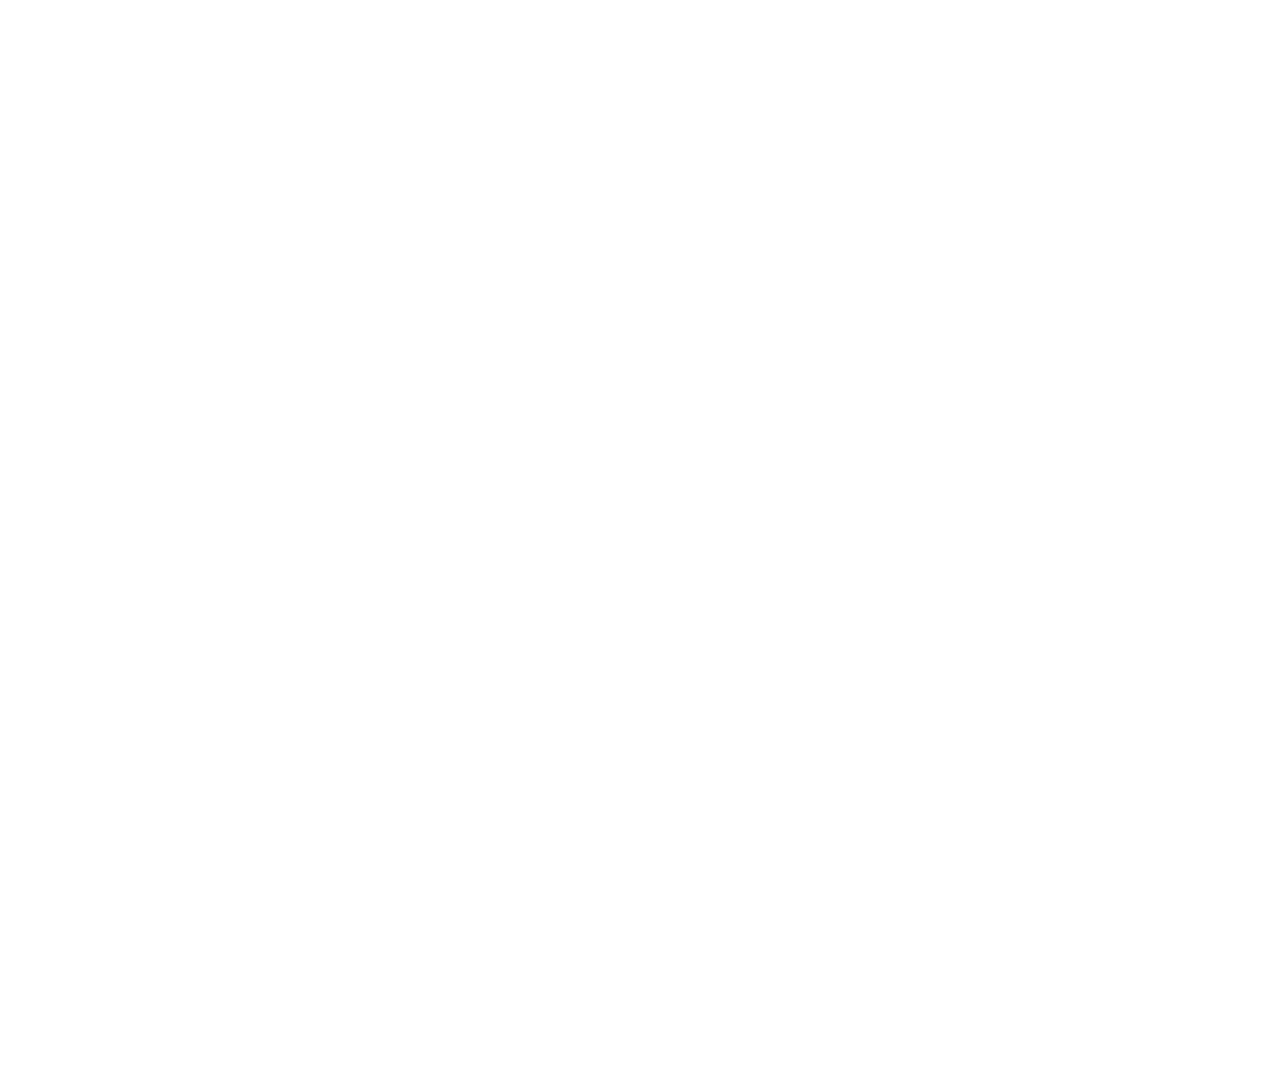
==== commit 0b1a2e98: "Add files via upload" ====
--- a/index.html
+++ b/index.html
@@ -1,996 +1,9 @@
-<!doctype html>
-<html lang="nb">
-<head>
-<meta charset="utf-8">
-<meta name="viewport" content="width=device-width, initial-scale=1, viewport-fit=cover">
-<title>EEG-simulator</title>
-<meta name="theme-color" content="#0F6B6B">
-<link rel="preconnect" href="https://fonts.googleapis.com">
-<link rel="preconnect" href="https://fonts.gstatic.com" crossorigin>
-<link href="https://fonts.googleapis.com/css2?family=Bricolage+Grotesque:opsz,wght@12..96,500;12..96,700&family=Source+Sans+3:wght@400;600&display=swap" rel="stylesheet">
+<!doctype html><html><head><meta charset="utf-8">
 <style>
-:root{
-  box-sizing:border-box;
-  padding-top:env(safe-area-inset-top,0px);
-  padding-bottom:env(safe-area-inset-bottom,0px);
-  --bg:#EDF0EC; --surface:#FBFCFA; --ink:#14201E; --muted:#4F615E; --line:#C9D3CE;
-  --accent:#0F6B6B; --accent-ink:#FFFFFF; --soft:#E1E8E4;
-  --c-hyp:#2F5FB3; --c-amn:#7A4FB0; --c-ana:#B5700F; --c-aki:#2E7D4F; --c-sta:#B23A3A;
-  --ok:#1E7A46; --bad:#B23A3A;
-}
-@media (prefers-color-scheme:dark){
-  :root:not([data-theme="light"]){
-    --bg:#0F1716; --surface:#16211F; --ink:#E6EFEC; --muted:#9DB0AB; --line:#2A3A37;
-    --accent:#5CC9C0; --accent-ink:#06201E; --soft:#1D2B28;
-    --c-hyp:#7FA6EE; --c-amn:#B99AE6; --c-ana:#E3A64A; --c-aki:#6CCB92; --c-sta:#E58585;
-    --ok:#6CCB92; --bad:#E58585;
-  }
-}
-:root[data-theme="dark"]{
-  --bg:#0F1716; --surface:#16211F; --ink:#E6EFEC; --muted:#9DB0AB; --line:#2A3A37;
-  --accent:#5CC9C0; --accent-ink:#06201E; --soft:#1D2B28;
-  --c-hyp:#7FA6EE; --c-amn:#B99AE6; --c-ana:#E3A64A; --c-aki:#6CCB92; --c-sta:#E58585;
-  --ok:#6CCB92; --bad:#E58585;
-}
-html{scroll-padding-top:env(safe-area-inset-top,0px);height:100%}
-*,*::before,*::after{box-sizing:inherit}
-body{
-  margin:0;min-height:100%;background:var(--bg);color:var(--ink);
-  font-family:'Source Sans 3',system-ui,-apple-system,'Segoe UI',sans-serif;
-  font-size:17px;line-height:1.5;
-  padding-bottom:84px;
-}
-h1,h2,h3{font-family:'Bricolage Grotesque',system-ui,sans-serif;line-height:1.15;margin:0}
-.wrap{max-width:720px;margin:0 auto;padding:0 18px}
-header{padding:22px 0 10px}
-header h1{font-size:1.75rem;font-weight:700}
-header p{margin:6px 0 0;color:var(--muted);font-size:.95rem}
-.panel{padding-bottom:24px}
-.panel[hidden]{display:none}
-h2{font-size:1.3rem;font-weight:700;margin:18px 0 8px}
-p{margin:0 0 12px}
-.note{background:var(--soft);border-left:4px solid var(--accent);padding:10px 12px;font-size:.93rem;margin:12px 0}
-.small{font-size:.88rem;color:var(--muted)}
-
-/* nav */
-nav{position:fixed;left:0;right:0;bottom:0;background:var(--surface);border-top:1px solid var(--line);
-  padding:6px 8px calc(6px + env(safe-area-inset-bottom,0px));display:flex;gap:4px;z-index:10}
-.tab{flex:1;border:0;background:transparent;color:var(--muted);font:inherit;font-size:.76rem;font-weight:600;
-  padding:10px 2px;border-radius:10px;cursor:pointer;min-height:44px}
-@media (max-width:520px){nav{gap:2px;padding-left:4px;padding-right:4px}.tab{font-size:.62rem;padding:8px 0;line-height:1.15;min-width:0}}
-.tab[aria-selected="true"]{background:var(--accent);color:var(--accent-ink)}
-.tab .ts{display:none}
-@media (max-width:520px){.tab .tl{display:none}.tab .ts{display:inline}}
-.linkbtn{background:none;border:0;padding:0;font:inherit;color:var(--accent);text-decoration:underline;cursor:pointer}
-.tab:focus-visible,button:focus-visible,summary:focus-visible,input:focus-visible,a:focus-visible{outline:3px solid var(--accent);outline-offset:2px}
-
-/* components */
-details.comp{border-left:6px solid var(--hue);background:var(--surface);margin:10px 0;border-radius:0 8px 8px 0}
-details.comp summary{cursor:pointer;padding:14px 14px;font-family:'Bricolage Grotesque',system-ui,sans-serif;font-weight:700;font-size:1.08rem;list-style:none;display:flex;justify-content:space-between;gap:8px;align-items:center}
-details.comp summary::-webkit-details-marker{display:none}
-details.comp summary::after{content:"+";font-size:1.4rem;color:var(--hue);font-weight:500}
-details.comp[open] summary::after{content:"–"}
-.comp .body{padding:0 14px 14px}
-.comp ul{margin:6px 0 10px;padding-left:20px}
-.comp li{margin-bottom:6px}
-.micro{margin-top:12px;padding:10px 12px 4px;border-radius:8px;background:color-mix(in srgb,var(--hue) 9%,transparent)}
-.micro h4{margin:0 0 4px;font-size:.98rem}
-.tag{display:inline-block;font-size:.8rem;font-weight:600;padding:2px 8px;border-radius:99px;border:1px solid var(--hue);color:var(--hue);margin:2px 6px 8px 0}
-.tag.warn{border-color:var(--c-ana);color:var(--c-ana)}
-
-/* controls */
-.seg{display:flex;flex-wrap:wrap;gap:6px;margin:6px 0 10px}
-.seg button{flex:1 1 auto;min-width:0;border:1.5px solid var(--line);background:var(--surface);color:var(--ink);
-  font:inherit;font-size:.92rem;font-weight:600;padding:9px 10px;border-radius:9px;cursor:pointer;min-height:44px}
-.seg button[aria-pressed="true"]{border-color:var(--accent);background:var(--accent);color:var(--accent-ink)}
-.seg button:disabled{opacity:.4;cursor:not-allowed}
-.ctl-label{font-weight:600;font-size:.95rem;margin-top:8px}
-
-/* spectrogram */
-.stage{background:#0D1626;border-radius:10px;padding:0;position:relative;overflow:hidden}
-canvas{display:block;width:100%}
-#specCanvas{touch-action:pan-y;cursor:ew-resize}
-.rawwrap{background:#0D1626;border-radius:10px;margin-top:10px}
-.legend{display:flex;flex-wrap:wrap;gap:6px 14px;font-size:.85rem;color:var(--muted);margin:8px 0}
-.cbar{height:10px;border-radius:5px;background:linear-gradient(90deg,#101a4a,#1f4e9c,#1fa3a3,#9bd05a,#f5d33f,#f08a2c,#d6372b);margin:4px 0}
-.cbar-l{display:flex;justify-content:space-between;font-size:.78rem;color:var(--muted)}
-input[type=range]{width:100%;margin:8px 0;accent-color:var(--accent);min-height:32px}
-.state{border-left:6px solid var(--accent);background:var(--surface);padding:12px 14px;margin:12px 0;border-radius:0 8px 8px 0}
-.state h3{font-size:1.1rem;margin-bottom:4px}
-.bars{margin:10px 0}
-.bar{display:grid;grid-template-columns:96px 1fr;gap:8px;align-items:center;font-size:.88rem;margin:4px 0}
-.bar i{display:block;height:10px;border-radius:5px;background:var(--accent);min-width:2px}
-.bar span{color:var(--muted)}
-
-/* quiz */
-.qcard{background:var(--surface);border:1px solid var(--line);border-radius:10px;padding:16px;margin:12px 0}
-.qcard h3{font-size:1.1rem;margin-bottom:12px}
-.opt{display:block;width:100%;text-align:left;border:1.5px solid var(--line);background:var(--bg);color:var(--ink);
-  font:inherit;padding:12px;border-radius:9px;margin:8px 0;cursor:pointer;min-height:44px}
-.opt.right{border-color:var(--ok);background:color-mix(in srgb,var(--ok) 16%,var(--surface))}
-.opt.wrong{border-color:var(--bad);background:color-mix(in srgb,var(--bad) 14%,var(--surface))}
-.opt:disabled{cursor:default}
-.fb{margin-top:10px;padding:10px 12px;background:var(--soft);border-radius:8px;font-size:.95rem}
-.fb strong.ok{color:var(--ok)} .fb strong.bad{color:var(--bad)}
-.primary{border:0;background:var(--accent);color:var(--accent-ink);font:inherit;font-weight:600;padding:12px 18px;border-radius:9px;cursor:pointer;min-height:44px;margin-top:10px}
-.chips{display:flex;flex-wrap:wrap;gap:6px;margin:8px 0 12px}
-.chip{border:1.5px solid var(--line);background:var(--bg);color:var(--ink);border-radius:999px;padding:5px 11px;font-size:.85rem;cursor:pointer}
-.chip.on{background:var(--accent);border-color:var(--accent);color:#fff}
-.prog{height:6px;background:var(--soft);border-radius:3px;overflow:hidden}
-.prog div{height:100%;background:var(--accent);transition:width .25s}
-
-/* sources */
-.ref{border-top:1px solid var(--line);padding:12px 0}
-.ref:first-of-type{border-top:0}
-.ref a{color:var(--accent);word-break:break-word}
-.ev li{margin-bottom:8px}
-
-.tag.ok{border-color:var(--ok);color:var(--ok)}
-.defs{display:grid;gap:8px;margin:10px 0}
-.def{background:var(--surface);border:1px solid var(--line);border-radius:8px;padding:10px 12px}
-.def strong{display:block;font-family:'Bricolage Grotesque',system-ui,sans-serif}
-table.mx{width:100%;border-collapse:collapse;margin:10px 0;font-size:.9rem;table-layout:fixed}
-table.mx th,table.mx td{border:1px solid var(--line);padding:8px;vertical-align:top;text-align:left;word-wrap:break-word}
-table.mx th{background:var(--soft);font-weight:600}
-table.mx td.dis{background:color-mix(in srgb,var(--c-ana) 12%,var(--surface))}
-details.sc{background:var(--surface);border:1px solid var(--line);border-radius:8px;margin:8px 0}
-details.sc summary{cursor:pointer;padding:12px;font-weight:600}
-details.sc .body{padding:0 12px 12px}
-.card{background:var(--surface);border:1px solid var(--line);border-radius:8px;padding:12px;margin:10px 0}
-.search{margin:12px 0 4px;position:relative}
-.search input{width:100%;box-sizing:border-box;padding:10px 12px;border:1px solid var(--line);border-radius:8px;background:var(--surface);color:var(--ink);font:inherit;font-size:1rem}
-.search input::placeholder{color:var(--muted)}
-.sres{margin-top:8px;background:var(--surface);border:1px solid var(--line);border-radius:8px;max-height:60vh;overflow:auto}
-.sres:empty{display:none}
-.sres .sh{padding:8px 12px;color:var(--muted);font-size:.85rem;border-bottom:1px solid var(--line)}
-.sres button{all:unset;display:block;width:100%;box-sizing:border-box;cursor:pointer;padding:10px 12px;border-bottom:1px solid var(--line)}
-.sres button:last-child{border-bottom:0}
-.sres button:hover,.sres button:focus-visible{background:var(--soft)}
-.sres .st{font-weight:700}
-.sres .sp{display:inline-block;font-size:.78rem;color:var(--accent);margin-right:6px}
-.sres .sn{color:var(--muted);font-size:.88rem;margin-top:2px}
-.sres mark,.hit mark{background:color-mix(in srgb,var(--accent) 30%,transparent);color:inherit;border-radius:2px}
-.flash{animation:flash 1.8s ease-out}
-@keyframes flash{0%{box-shadow:0 0 0 3px var(--accent)}100%{box-shadow:0 0 0 0 transparent}}
-header h1 button{all:unset;cursor:pointer;font:inherit;color:inherit}
-header h1 button:hover{color:var(--accent)}
-.hero{background:var(--surface);border:1px solid var(--line);border-radius:12px;padding:16px;margin:8px 0 14px}
-.hero p{margin:6px 0 0;color:var(--muted)}
-.stats{display:flex;gap:10px;flex-wrap:wrap;margin:12px 0 0}
-.stat{flex:1;min-width:110px;background:var(--soft);border-radius:8px;padding:10px 12px}
-.stat b{display:block;font-size:1.4rem;color:var(--accent)}
-.stat span{font-size:.82rem;color:var(--muted)}
-.tiles{display:grid;grid-template-columns:repeat(auto-fill,minmax(230px,1fr));gap:10px;margin:10px 0}
-.tile{all:unset;box-sizing:border-box;display:block;cursor:pointer;background:var(--surface);border:1px solid var(--line);border-radius:10px;padding:12px 14px;min-height:44px}
-.tile:hover,.tile:focus-visible{border-color:var(--accent);outline:none;box-shadow:0 0 0 2px var(--accent)}
-.iqPanels canvas{display:block;width:100%;border-radius:6px;margin:4px 0}
-.tile .n{font-size:.72rem;font-weight:700;color:var(--accent);letter-spacing:.04em;text-transform:uppercase}
-.tile h3{margin:4px 0 4px;font-size:1.02rem}
-.tile p{margin:0;font-size:.9rem;color:var(--muted)}
-.path{display:flex;flex-wrap:wrap;gap:6px;align-items:center;margin:8px 0}
-.path .step{background:var(--soft);border-radius:999px;padding:6px 12px;font-size:.88rem;font-weight:600}
-.path .arr{color:var(--muted)}
-.card h3{font-size:1.02rem;margin-bottom:6px}
-@media (prefers-reduced-motion:reduce){*{transition:none!important}}
-#noAlphaWrap:not([hidden]),#dexHighWrap:not([hidden]),#midaHighWrap:not([hidden]){display:block}
-</style>
-
-<style>
-header{padding:20px 0 8px}
-.panel>h2:first-child{margin-top:8px}
-.intro{margin:6px 0 12px}
-.ev li{margin-bottom:8px}
-</style>
-
-</head>
-<body>
-<div class="wrap">
-<header>
-  <h1>EEG-simulator</h1>
-  <p>Interaktive, skjematiske simulatorer for EEG under anestesi: spektrogram for ulike legemidler og aldre, rå-EEG-mønstre, epileptiforme mønstre og hvordan et spektrogram lages.</p>
-  <p class="small">Laget av Heidi Leona Porskrog-Mjelde, anestesisykepleier og masterstudent.</p>
-  <div class="note">Alle figurer er skjematiske modeller bygget på beskrivelser i litteraturen, ikke opptak fra pasienter. De er ikke egnet til klinisk tolkning. Kontroller originalkildene før innholdet brukes i undervisning.</div>
-</header>
-
-<section class="panel" id="p-spec">
-  <h2>Spektrogram-simulator</h2>
-  <p>Et spektrogram viser tid langs x-aksen, frekvens (Hz) opp langs y-aksen og effekt i farge. Velg legemiddel og alder, og dra i bildet eller i glidebryteren for å se hvordan mønsteret endrer seg gjennom et forløp.</p>
-
-  <div class="ctl-label">Legemiddel</div>
-  <div class="seg" id="agentSeg" role="group" aria-label="Legemiddel">
-    <button data-agent="propofol" aria-pressed="true">Propofol</button>
-    <button data-agent="sevo" aria-pressed="false">Sevofluran</button>
-    <button data-agent="ketamine" aria-pressed="false">Ketamin</button>
-    <button data-agent="dex" aria-pressed="false">Dexmedetomidin</button>
-    <button data-agent="mida" aria-pressed="false">Midazolam</button>
-  </div>
-  <div class="ctl-label">Alder</div>
-  <div class="seg" id="ageSeg" role="group" aria-label="Alder">
-    <button data-age="infant" aria-pressed="false">Spedbarn (&lt;1 år)</button>
-    <button data-age="child" aria-pressed="false">Barn (1–17 år)</button>
-    <button data-age="adult" aria-pressed="true">Voksen</button>
-    <button data-age="old" aria-pressed="false">Eldre (70+)</button>
-  </div>
-  <p class="small" id="ageHint"></p>
-  <label class="small" id="noAlphaWrap" hidden style="margin:4px 0 8px"><input type="checkbox" id="noAlpha"> Eldre uten synlig alfa (Purdon 2015 BJA, fig. 3 og 4)</label>
-  <label class="small" id="dexHighWrap" hidden style="margin:4px 0 8px"><input type="checkbox" id="dexHigh"> Høyere dose (Purdon 2015 Part I, fig. 11C)</label>
-  <label class="small" id="midaHighWrap" hidden style="margin:4px 0 8px"><input type="checkbox" id="midaHigh"> Høy dose eller forgiftning (Sutter og Kaplan 2012)</label>
-
-  <div class="stage"><canvas id="specCanvas" role="img" aria-label="Skjematisk spektrogram"></canvas></div>
-  <div class="cbar"></div>
-  <div class="cbar-l"><span>lav effekt</span><span>høy effekt</span></div>
-  <label class="ctl-label" for="tSlider">Tidspunkt i forløpet</label>
-  <input type="range" id="tSlider" min="0" max="1000" value="350">
-
-  <div class="state" id="stateBox" aria-live="polite">
-    <h3 id="stateTitle"></h3>
-    <p id="stateText"></p>
-    <p class="small" id="stateAge"></p>
-  </div>
-
-  <div class="ctl-label">Relativ effekt i frekvensbånd (skjematisk)</div>
-  <div class="bars" id="bars"></div>
-
-  <div class="ctl-label">Skjematisk rå-EEG på dette tidspunktet (<span id="rawSecLbl">4</span> sekunder)</div>
-  <div class="rawwrap"><canvas id="rawCanvas" role="img" aria-label="Skjematisk rå-EEG"></canvas></div>
-</section>
-
-<section class="panel" id="p-raw" hidden>
-  <div class="card"><h3>Rå-EEG: sju mønstre side om side</h3>
-  <p>Skjematiske rå-EEG-spor (5 eller 10 sekunder, samme skala for alle) bygget på Purdon 2015 Part I, figur 2, som viser rå-EEG fra samme pasient i ulike tilstander under propofol. Våken med EMG er lagt til for å vise hvordan muskelaktivitet ser ut. Sporene er syntetiske og ikke pasientdata, og amplitudene er bare omtrentlige forhold mellom mønstrene.</p>
-  <div class="seg" id="rawDemoSeg" role="group" aria-label="Rå-EEG-mønster">
-    <button data-k="awakeEmg" aria-pressed="true">Våken med EMG</button>
-    <button data-k="awake" aria-pressed="false">Våken uten EMG</button>
-    <button data-k="beta" aria-pressed="false">Rask beta, ikke våken</button>
-    <button data-k="alphaDelta" aria-pressed="false">Alfa–delta</button>
-    <button data-k="slow" aria-pressed="false">Langsom-delta</button>
-    <button data-k="bs" aria-pressed="false">Burst suppression</button>
-    <button data-k="iso" aria-pressed="false">Isoelektrisk</button>
-  </div>
-  <div class="seg" id="rawDemoWin" role="group" aria-label="Tidsvindu"><button data-w="5" aria-pressed="true">Zoomet inn (5 s)</button><button data-w="10" aria-pressed="false">Hele vinduet (10 s)</button></div>
-  <div class="rawwrap"><canvas id="rawDemo" data-sec="10 s" data-label="Skjematisk rå-EEG" role="img" aria-label="Skjematisk rå-EEG"></canvas></div>
-  <p id="rawDemoText" style="margin-top:10px"></p>
-  <span class="tag">Purdon 2015 Part I, fig. 2</span> <span class="tag">Skjematisk, ikke pasientdata</span></div>
-</section>
-
-<section class="panel" id="p-epi" hidden>
-  <div class="card"><h3>Simulator: epileptiforme mønstre i rå-EEG</h3>
-  <p>Skjematiske, syntetiske spor med fire frontale kanaler (L1, R1, L2, R2) oppå en sedert alfa–delta-bakgrunn. Formene er tegnet etter beskrivelsene i Lobo og Lamperti kap. 4, Guay 2025 og Sutter og Kaplan 2012. Det er ikke pasientdata, og et frontalt spor kan aldri erstatte fullt EEG og nevrolog. Amplitudene og skalaen er omtrentlige: kildene oppgir varighet og hyppighet, ikke amplitude, og 1 mm på skjermen er ikke nødvendigvis 1 mm på monitoren.</p>
-  <div class="seg" id="epiSeg" role="group" aria-label="Simulator: epileptiforme mønstre i rå-EEG">
-    <button data-k="sharp" aria-pressed="true">Skarpe bølger</button>
-    <button data-k="spike" aria-pressed="false">Spikes</button>
-    <button data-k="sw" aria-pressed="false">Spike-bølge 3 Hz</button>
-    <button data-k="poly" aria-pressed="false">Polyspikes</button>
-    <button data-k="gpd" aria-pressed="false">Periodiske, generaliserte</button>
-    <button data-k="lpd" aria-pressed="false">Periodiske, lateraliserte</button>
-    <button data-k="tri" aria-pressed="false">Trifasiske bølger</button>
-    <button data-k="seiz" aria-pressed="false">Anfall med evolusjon</button>
-    <button data-k="ecg" aria-pressed="false">Fallgruve: EKG-artefakt</button>
-  </div>
-  <div id="epiRateWrap" hidden style="margin:4px 0 8px">
-    <label class="small">Hyppighet: <input type="range" id="epiRate" min="0.3" max="3.2" step="0.1" value="1" style="vertical-align:middle;width:min(260px,60vw)"></label>
-    <label class="small" style="display:block;margin-top:4px"><input type="checkbox" id="epiSharp" checked> Skarpe, epilepsitypiske utladninger</label>
-    <p class="small" id="epiCount" style="margin:6px 0 0"></p>
-  </div>
-  <div class="ctl-label">Tidsvindu</div>
-  <div class="seg" id="epiWin" role="group" aria-label="Tidsvindu">
-    <button data-w="short" aria-pressed="true">Zoomet inn (5 s)</button>
-    <button data-w="long" aria-pressed="false">Hele vinduet (10 s)</button>
-  </div>
-  <div class="ctl-label">Skala</div>
-  <div class="seg" id="epiScale" role="group" aria-label="Skala">
-    <button data-s="1" aria-pressed="false">1 µV/mm</button>
-    <button data-s="2" aria-pressed="false">2 µV/mm</button>
-    <button data-s="5" aria-pressed="false">5 µV/mm</button>
-    <button data-s="10" aria-pressed="true">10 µV/mm</button>
-    <button data-s="20" aria-pressed="false">20 µV/mm</button>
-  </div>
-  <div class="rawwrap"><canvas id="epiCanvas" role="img" aria-label="Simulator: epileptiforme mønstre i rå-EEG"></canvas></div>
-  <p id="epiText" style="margin-top:10px"></p>
-  <span class="tag">ACNS 2021 (Hirsch et al.)</span> <span class="tag">Lobo og Lamperti kap. 4</span> <span class="tag">Guay 2025 Part 2</span> <span class="tag">Sutter og Kaplan 2012</span> <span class="tag">Skjematisk, ikke pasientdata</span></div>
-</section>
-
-<section class="panel" id="p-dsa" hidden>
-  <div class="card"><h3>Fra rå-EEG til spektrogram (DSA): steg for steg</h3>
-  <p>Slik lager monitoren spektrogrammet. Figuren regner ut spektrogrammet fra et syntetisk EEG-signal mens du ser på, ett vindu om gangen. Velg et steg for å se det fremhevet.</p>
-  <div class="seg" id="dsaSteps" role="group" aria-label="Steg i figuren">
-    <button data-s="0" aria-pressed="false">Alle</button><button data-s="1" aria-pressed="true">1 Vindu</button><button data-s="2" aria-pressed="false">2 Spekter</button><button data-s="3" aria-pressed="false">3 Farge</button><button data-s="4" aria-pressed="false">4 Spektrogram</button>
-  </div>
-  <div class="seg" id="dsaMeth" role="group" aria-label="Beregningsmetode"><button data-m="mt" aria-pressed="true">Multitaper</button><button data-m="hann" aria-pressed="false">Ett vindu (Hann)</button></div>
-  <div class="rawwrap"><canvas id="dsaCanvas" role="img" aria-label="Figur: fra rå-EEG til spektrogram"></canvas></div>
-  <div style="display:flex;gap:10px;align-items:center;margin-top:8px;flex-wrap:wrap">
-    <button id="dsaPlay" class="linkbtn" type="button">▶ Spill av</button>
-    <input id="dsaTime" type="range" min="2" max="120" step="1" value="12" aria-label="Tid" style="flex:1 1 160px">
-  </div>
-  <p class="small" id="dsaTimeLbl" style="margin:4px 0 0"></p>
-  <p id="dsaText" style="margin-top:8px"></p>
-    <ol>
-   <li>Rå-EEG deles opp i korte vinduer, i figuren 2 sekunder.</li>
-   <li>Fourier-transformasjonen bryter hvert vindu ned i sinusbølger med ulik frekvens og amplitude (delta, theta, alfa, beta).</li>
-   <li>Effekten per frekvens tegnes som et spekter, og effekten oversettes til farge.</li>
-   <li>Fargestripene settes ved siden av hverandre langs tidsaksen, én per vindu, og blir et spektrogram (density spectral array): tid bortover, frekvens oppover og effekt i farge.</li>
-  </ol>
-  <p class="small">Vinduslengden og beregningsmetoden varierer mellom monitorer og studier. Guay 2025 brukte for eksempel vinduer på 2 sekunder med multitaper-metoden, og viste effekten i desibel (logaritmisk skala) fordi effekten kan variere med flere størrelsesordener mellom frekvensene. Figuren kan vise begge: multitaper med samme innstillinger som Guay 2025 (2 s-vinduer, tre tapere, tid-båndbredde-produkt 2) og et enkelt Hann-vindu. Guay 2025 lot vinduene overlappe med 0,2 sekunder, mens figuren flytter vinduet ett sekund om gangen. Signalet er syntetisk og tiden komprimert: hos Purdon 2013 skjedde endringene fram mot tap av bevissthet over omtrent 30 minutter, her over ett minutt.</p>
-  <span class="tag">Egenprodusert figur, syntetisk signal</span> <span class="tag">Guay 2025 Part 2, Purdon 2013, Purdon 2015 Part I</span></div>
-</section>
-
-<section class="panel" id="p-src" hidden>
-  <h2>Kilder</h2>
-  <p class="small">Referansene simulatorene og tekstene under dem bygger på. Teksten viser også til Miller's Anesthesia, 10. utg., kap. 36 (Sleigh, Gaskell og Hight), og til Lobo og Lamperti, Peri-operative Brain Monitoring (Springer 2025), kap. 3, 4 og 5.</p>
-  <div id="refs">
-<div class="ref"><div>Akeju O, Kim SE, Vazquez R, et al. Spatiotemporal dynamics of dexmedetomidine-induced electroencephalogram oscillations. PLoS ONE 2016;11(10):e0163431.</div><div class="small">8 friske frivillige. Slow-delta, theta og spindler.</div><a href="https://doi.org/10.1371/journal.pone.0163431" target="_blank" rel="noopener">doi.org/10.1371/journal.pone.0163431</a></div>
-<div class="ref"><div>Akeju O, Pavone KJ, Thum JA, et al. Age-dependency of sevoflurane-induced electroencephalogram dynamics in children. Br J Anaesth 2015;115(suppl 1):i66–i76.</div><div class="small">54 pasienter 0–28 år.</div><a href="https://doi.org/10.1093/bja/aev114" target="_blank" rel="noopener">doi.org/10.1093/bja/aev114</a></div>
-<div class="ref"><div>Akeju O, Song AH, Hamilos AE, et al. Electroencephalogram signatures of ketamine anesthesia-induced unconsciousness.</div><div class="small">«Gamma-burst»-mønster hos 12 pasienter.</div><a href="https://dspace.mit.edu/handle/1721.1/112233" target="_blank" rel="noopener">Åpne kilde</a></div>
-<div class="ref"><div>Akeju O, Westover MB, Pavone KJ, Sampson AL, Hartnack KE, Brown EN, Purdon PL. Effects of sevoflurane and propofol on frontal electroencephalogram power and coherence. Anesthesiology 2014;121:990–8.</div><div class="small">30 + 30 pasienter. Sevofluran ga høyere effekt enn propofol i 0,4–11,2 Hz og 14,7–40 Hz, og en egen theta-koherens.</div><a href="https://pubmed.ncbi.nlm.nih.gov/25233374/" target="_blank" rel="noopener">PubMed</a></div>
-<div class="ref"><div>Babadi B, Brown EN. A review of multitaper spectral analysis. IEEE Trans Biomed Eng 2014;61:1555–1564.</div><div class="small">Oversikt over multitaper-metoden; Guay 2025 viser til den.</div><a href="https://doi.org/10.1109/TBME.2014.2311996" target="_blank" rel="noopener">doi.org/10.1109/TBME.2014.2311996</a></div>
-<div class="ref"><div>Brandt SP, Walsh EC, Cornelissen L, Lee JM, Berde C, Shank ES, Purdon PL. Case studies using the electroencephalogram to monitor anesthesia-induced brain states in children. Anesth Analg 2020;131:1043–1056.</div><div class="small">Tre kasuistikker: 2 år propofol, 9 måneder isofluran, 19 år med autisme. Voksnes mønstre sees hos barn over 1 år.</div><a href="https://doi.org/10.1213/ANE.0000000000004817" target="_blank" rel="noopener">doi.org/10.1213/ANE.0000000000004817</a></div>
-<div class="ref"><div>Chander D, García PS, MacColl JN, Illing S, Sleigh JW. Electroencephalographic variation during end maintenance and emergence from surgical anesthesia. PLoS One 2014;9:e106291.</div><div class="small">Gjengitt via Gruenbaum og García; ikke lest i fulltekst.</div><a href="https://doi.org/10.1371/journal.pone.0106291" target="_blank" rel="noopener">doi.org/10.1371/journal.pone.0106291</a></div>
-<div class="ref"><div>Cornelissen L, Kim SE, Lee JM, Brown EN, Purdon PL, Berde CB. Electroencephalographic markers of brain development during sevoflurane anaesthesia in children up to 3 years old. Br J Anaesth 2018;120:1274–1286.</div><div class="small">91 barn 0–3 år under sevofluran.</div><a href="https://doi.org/10.1016/j.bja.2018.01.037" target="_blank" rel="noopener">doi.org/10.1016/j.bja.2018.01.037</a></div>
-<div class="ref"><div>Cornelissen L, Kim SE, Purdon PL, Brown EN, Berde CB. Age-dependent electroencephalogram (EEG) patterns during sevoflurane general anesthesia in infants. eLife 2015;4:e06513.</div><div class="small">36 spedbarn 0–6 måneder, 30 analysert. Purdon og Brown oppgir patentsøknader og lisensavtale med Masimo.</div><a href="https://doi.org/10.7554/eLife.06513" target="_blank" rel="noopener">doi.org/10.7554/eLife.06513</a></div>
-<div class="ref"><div>García PS, Kreuzer M, Hight D, Sleigh JW. Effects of noxious stimulation on the electroencephalogram during general anaesthesia: a narrative review and approach to analgesic titration. Br J Anaesth 2021;126:445–457.</div><div class="small">Narrativ oversikt; grunnlag for figuren om tre nociseptive EEG-mønstre.</div><a href="https://doi.org/10.1016/j.bja.2020.10.036" target="_blank" rel="noopener">doi.org/10.1016/j.bja.2020.10.036</a></div>
-<div class="ref"><div>Greenblatt AS et al. Basic electroencephalography. I: Lobo FA, Lamperti M, red. Peri-operative Brain Monitoring. Springer 2025, kap. 4.</div><div class="small">Bokkapittel (kap. 4). Kilde for beskrivelsene av epileptiforme mønstre og IFCN-kriteriene i simulatoren for epileptiforme mønstre.</div><a href="https://doi.org/10.1007/978-981-96-6178-7" target="_blank" rel="noopener">doi.org/10.1007/978-981-96-6178-7</a></div>
-<div class="ref"><div>Gruenbaum BF, García PS. Applied electroencephalography. I: Lobo FA, Lamperti M, red. Peri-operative Brain Monitoring. Springer 2025:89–111.</div><div class="small">Bokkapittel (oversikt). Kilde for ddSWA, sdSWA og NSWA, utvidet alfa og burst suppression.</div><a href="https://doi.org/10.1007/978-981-96-6178-7_5" target="_blank" rel="noopener">doi.org/10.1007/978-981-96-6178-7_5</a></div>
-<div class="ref"><div>Guay CS, Agrawal U, Tseng B, Gallo S, Schreier DR, Brown EN. Clinical electroencephalography for anesthesiologists and intensivists: Part 2. Physiologic signatures and active management. Anesthesiology 2025;143:1595–1618.</div><div class="small">Oversiktsartikkel (del 2). Kilde for utladninger per 10 sekunder, anfall og vindu og beregning (multitaper) i spektrogrammet.</div><a href="https://doi.org/10.1097/ALN.0000000000005739" target="_blank" rel="noopener">doi.org/10.1097/ALN.0000000000005739</a></div>
-<div class="ref"><div>Hirsch LJ, Fong MWK, Leitinger M, et al. American Clinical Neurophysiology Society's standardized critical care EEG terminology: 2021 version. J Clin Neurophysiol 2021;38(1):1–29.</div><div class="small">Formell terminologi for rytmiske og periodiske mønstre, anfall og IIC. Fritt tilgjengelig hos ACNS.</div><a href="https://doi.org/10.1097/WNP.0000000000000806" target="_blank" rel="noopener">doi.org/10.1097/WNP.0000000000000806</a></div>
-<div class="ref"><div>Huupponen E, Maksimow A, Lapinlampi P, Särkelä M, Saastamoinen A, Snapir A, et al. Electroencephalogram spindle activity during dexmedetomidine sedation and physiological sleep. Acta Anaesthesiol Scand 2008;52:289–294.</div><div class="small">Elleve frivillige og ti kontroller med normal søvn.</div><a href="https://doi.org/10.1111/j.1399-6576.2007.01537.x" target="_blank" rel="noopener">doi.org/10.1111/j.1399-6576.2007.01537.x</a></div>
-<div class="ref"><div>Kaiser HA, Hirschi T, Sleigh C, et al. Comorbidity-dependent changes in alpha and broadband electroencephalogram power during general anaesthesia for cardiac surgery. Br J Anaesth 2020;125:456–65.</div><div class="small">Referert i Lobo og Lamperti kap. 3 om redusert relativt alfa-bidrag.</div><a href="https://doi.org/10.1016/j.bja.2020.06.054" target="_blank" rel="noopener">doi.org/10.1016/j.bja.2020.06.054</a></div>
-<div class="ref"><div>Lee JM, Akeju O, Terzakis K, et al. A prospective study of age-dependent changes in propofol-induced electroencephalogram oscillations in children. Anesthesiology 2017;127(2):293–306.</div><div class="small">97 pasienter 0–21 år.</div><a href="https://pubmed.ncbi.nlm.nih.gov/28657957/" target="_blank" rel="noopener">PubMed</a></div>
-<div class="ref"><div>Prerau MJ, Brown RE, Bianchi MT, Ellenbogen JM, Purdon PL. Sleep neurophysiological dynamics through the lens of multitaper spectral analysis. Physiology (Bethesda) 2017;32:60–92.</div><div class="small">Oversikt; multitaper gir mindre støy og mer nøyaktige spektrogrammer enn enklere metoder.</div><a href="https://doi.org/10.1152/physiol.00062.2015" target="_blank" rel="noopener">doi.org/10.1152/physiol.00062.2015</a></div>
-<div class="ref"><div>Purdon PL et al. The ageing brain: age-dependent changes in the electroencephalogram during propofol and sevoflurane general anaesthesia. Br J Anaesth 2015;115(Suppl 1):i46–57.</div><div class="small">155 pasienter 18–90 år.. Lavere effekt og alfa-koherens og oftere burst suppression hos eldre.</div><a href="https://pmc.ncbi.nlm.nih.gov/articles/PMC4501918" target="_blank" rel="noopener">PMC, fulltekst</a></div>
-<div class="ref"><div>Purdon PL, Pierce ET, Mukamel EA, et al. Electroencephalogram signatures of loss and recovery of consciousness from propofol. Proc Natl Acad Sci USA 2013;110:E1142–E1151.</div><div class="small">10 frivillige, 64-kanals EEG, trinnvis propofol.</div><a href="https://doi.org/10.1073/pnas.1221180110" target="_blank" rel="noopener">doi.org/10.1073/pnas.1221180110</a></div>
-<div class="ref"><div>Purdon PL, Sampson A, Pavone KJ, Brown EN. Clinical electroencephalography for anesthesiologists, Part I: background and basic signatures. Anesthesiology 2015;123:937–60.</div><div class="small">EEG-signaturer for propofol, dexmedetomidin, ketamin, sevofluran, isofluran, desfluran og lystgass.</div><a href="https://pmc.ncbi.nlm.nih.gov/articles/PMC4573341" target="_blank" rel="noopener">PMC, fulltekst</a></div>
-<div class="ref"><div>Sutter R, Kaplan PW. Electroencephalographic patterns in coma: when things slow down. Epileptologie 2012;29:201–209.</div><div class="small">Narrativ oversikt over EEG-mønstre ved koma.</div><a href="https://www.epi.ch/epileptologie-4-2012/" target="_blank" rel="noopener">Åpne kilde</a></div>
-<div class="ref"><div>Vlisides PE, Bel-Bahar T, Lee U, et al. Neurophysiologic correlates of ketamine sedation and anesthesia: a high-density electroencephalography study in healthy volunteers. Anesthesiology 2017;127:58–69.</div><div class="small">10 frivillige, 128 kanaler, ketamin alene. Theta-effekt 0,64 til 4,25 dB under anestesi, tap av fremre-til-bakre alfa-kobling.</div><a href="https://doi.org/10.1097/ALN.0000000000001671" target="_blank" rel="noopener">doi.org/10.1097/ALN.0000000000001671</a></div>
-  </div>
-  <h2>Avvik og uenigheter mellom kilder</h2>
-  <p class="small">Der kildene er uenige, eller der artikler inneholder interne avvik, står det her i stedet for å bli glattet over.</p>
-<ul class="ev">
-    <li><strong>Alder og alfa:</strong> Purdon 2015 (BJA) rapporterer at alfa-effekten faller mer enn den langsomme hos eldre. Kapittel 36 sier at funnene om relativ alfa-effekt og alder er inkonsistente. Begge er gjengitt i appen.</li>
-    <li><strong>Purdon 2015, alfa hos eldre:</strong> sammendraget og resultatene sier at EEG-formen så lik ut uavhengig av alder, med tydelig alfa og langsom aktivitet. Figurtekstene til figur 3 og 4 sier at gruppespektrogrammet og koherogrammet for eldre viser «synlig fravær» av alfa-effekt og alfa-koherens. Guay 2025 skriver at alfa kan være umulig å se hos noen eldre, og kasuistikk 2 (89 år) hadde ikke synlig alfa. Det samsvarer med figurtekstene og ikke helt med sammendraget. Forskjellen kan skyldes at gruppemedianen for 8–12 pasienter viser mindre alfa enn enkeltpasienter.</li>
-    <li><strong>Akeju 2015, tall:</strong> sammendraget oppgir at EEG-effekten økte til ca. 6 år og deretter falt til et platå ved ca. 21 år, mens resultatene oppgir topp ved 5–8 år og platå ved 18–21 år.</li>
-    <li><strong>Grensene for frekvensbåndene:</strong> Gruenbaum og García (Lobo og Lamperti kap. 5) oppgir alfa 8–12 Hz (utvidet alfa 7–17 Hz), beta 15–30 Hz og gamma over 30 Hz, i teksten 30–80 Hz. Simulatoren i appen bruker alfa 8–13 Hz og beta 13–25 Hz, og García 2021 bruker 12–25 Hz for beta-arousal. Kildene bruker altså ulike grenser, og et mønster kan havne i ulike bånd avhengig av hvilken definisjon som brukes.</li>
-    <li><strong>Grensen for elektrografisk anfall: 2,5 Hz eller mer, eller mer enn 25 per 10 sekunder? (Lobo og Lamperti kap. 4 mot Guay 2025):</strong> Lobo og Lamperti regner epileptiforme utladninger med 2,5 Hz eller mer i minst 10 sekunder som elektrografisk anfall. Guay 2025 skriver «greater than 2.5 Hz, i.e., more than 25 discharges in a 10-s window» og plasserer 11–25 per 10 sekunder i det iktal-interiktale kontinuumet. Akkurat 25 per 10 sekunder havner dermed i ulik kategori. ACNS 2021-terminologien, som er den formelle definisjonen, bruker samme grense som Guay: i gjennomsnitt over 2,5 Hz i minst 10 sekunder (mer enn 25 utladninger på 10 sekunder). Simulatoren i Epileptiform-fanen følger ACNS og Guay.</li>
-    <li><strong>Midazolam og beta (Brandt 2020 mot Purdon 2015):</strong> Brandt 2020 skriver at midazolam i sedative doser er forbundet med beta-oscillasjoner, og viser blant annet til Purdon 2015 Part I. Purdon 2015 nevner benzodiazepiner bare i forbifarten og beskriver ingen beta-signatur for midazolam. Den andre kilden Brandt viser til (Brown 2011), er ikke kontrollert.</li>
-    <li><strong>Dexmedetomidin, spindler og dybde (Purdon 2015 mot Huupponen 2008):</strong> Purdon 2015 beskriver at spindlene forsvinner og langsom-delta øker når infusjonen økes (0,65 mot 0,85 µg/kg/t, to enkeltpasienter), et bilde som ligner NREM 3. Huupponen 2008 beskrev EEG under dyp sedasjon (målt 5,1 ng/ml) som NREM 2 med mange spindler, hos elleve frivillige som kunne vekkes. Dosene er oppgitt på ulik måte (infusjonshastighet mot plasmakonsentrasjon) og kan ikke sammenlignes direkte. Huupponen brukte én frontal kanal og en annen monitor.</li>
-    <li><strong>Vlisides 2017, figurhenvisning:</strong> resultatdelen om rettet konnektivitet (dPLI) viser til fig. 4B, mens dPLI-topografiene står i fig. 5B. Tabell 1 oppgir «absolutt effekt» i dB med verdier nær null (for eksempel gamma 0,02 dB), som ikke stemmer med skalaen i spektrogrammene; enheten i tabellen er trolig ikke dB slik den står.</li>
-    <li><strong>Cornelissen 2018, tidspunkt for frontal alfa-dominans:</strong> sammendraget oppgir ca. 6 måneder, diskusjonen ca. 7 måneder, resultatdelen 7–9 måneder, og figurteksten til figur 3 at den begynner å vise seg ved 8 måneder og når toppen ved 15–20 måneder. Ulike elektrodepar (F3–O1) og definisjoner kan ligge bak. Tilsvarende oppgir sammendraget at frontal langsom oscillasjon er koherent til 6 måneder, mens resultatdelen sier ca. 8 måneder.</li>
-    <li><strong>Cornelissen 2015 mot 2018:</strong> studien fra 2015 fant en liten, men signifikant frontal alfa-dominans hos 4–6 måneder (FPz mot Oz), mens 2018 setter første tegn til 6–9 måneder (F3 mot O1). Forskjellen kan skyldes elektrodevalg og aldersgruppering.</li>
-</ul>
-</section>
-</div>
-
-<nav aria-label="Hovedmeny">
-  <button class="tab" data-panel="p-spec" aria-selected="true">Spektro&shy;gram</button>
-  <button class="tab" data-panel="p-raw" aria-selected="false">Rå-EEG</button>
-  <button class="tab" data-panel="p-epi" aria-selected="false">Epilepti&shy;forme</button>
-  <button class="tab" data-panel="p-dsa" aria-selected="false">Slik lages det</button>
-  <button class="tab" data-panel="p-src" aria-selected="false">Kilder</button>
-</nav>
-
-<script>
-const $=s=>document.querySelector(s);
-const $$=s=>[...document.querySelectorAll(s)];
-/* ---------- Spektrogram-modell ---------- */
-let agent='propofol', age='adult', T=0.35, noAlpha=false, dexHigh=false, midaHigh=false, SPK=1, ALT=0.5;
-const KEYS=[[0,0],[.08,0],[.22,.65],[.50,.65],[.58,1.12],[.68,1.12],[.74,.65],[.79,.65],[.97,0],[1,0]];
-const deepOK=()=>agent==='propofol'||agent==='sevo';
-const g=(f,m,s)=>Math.exp(-0.5*((f-m)/s)**2);
-const hash=(i,j)=>{const x=Math.sin(i*12.9898+j*78.233)*43758.5453;return x-Math.floor(x)};
-
-function depthAt(t){
-  let d=0;
-  for(let i=0;i<KEYS.length-1;i++){
-    const [t0,d0]=KEYS[i],[t1,d1]=KEYS[i+1];
-    if(t>=t0&&t<=t1){d=d0+(d1-d0)*(t-t0)/(t1-t0);break}
-  }
-  return deepOK()?d:Math.min(d,0.65);
-}
-function alphaFreq(){return age==='old'?9.3:10.5}
-function spec(f,d){
-  const aw=Math.max(0,1-d/0.5), an=Math.min(d/0.5,1);
-  let v=0.10*Math.exp(-f/12)+0.04;
-  v+=aw*(0.10*g(f,10,3)+0.12*g(f,20,6)+0.06*g(f,3,2));
-  const ampAge=age==='old'?0.6:(age==='child'?1.05:1);
-  const alphaAge=age==='old'?(noAlpha?0.04:0.55):(age==='infant'?0.15:(age==='child'?1.1:1));
-  const slowAge=age==='old'?0.8:1;
-  let a=0;
-  /* Vandrende topp ved induksjon og oppvåkning (Purdon 2013): på vei mot tap av bevissthet faller toppfrekvensen fra ca. 23 til ca. 12 Hz
-     og båndet blir smalere (paradoks eksitasjon i beta/gamma); ved oppvåkning omvendt (11,8 til 21,9 Hz). x=1 er vanlig vedlikehold. */
-  const x=Math.min(d/0.65,1), fc=alphaFreq()+(22-alphaFreq())*(1-x)**1.3, wid=1+3.2*(1-x);
-  const pkAmp=(0.9*x**1.8+0.1*x+0.3*Math.sin(Math.PI*x))*alphaAge;
-  if(agent==='propofol'){
-    v+=pkAmp*ampAge*g(f,fc,(age==='infant'?3:(age==='old'?1.8:(age==='child'?2.8:2.3)))*wid)*(an>0?1:0);
-    a+=0.9*slowAge*g(f,0.6,0.8)+0.7*slowAge*g(f,2.5,1.3)+0.4*slowAge*g(f,5.5,2.2);
-    if(d>0.65) a+=(d-0.65)*0.5*g(f,1.5,2);
-  }else if(agent==='sevo'){
-    /* Sevofluran: samme alfa-langsom-grunnmønster, men med theta (4-8 Hz) som fyller rommet mellom delta og alfa,
-       noe bredere alfa-band og litt mer beta (Akeju 2014, Lobo og Lamperti kap. 3 og 5) */
-    v+=pkAmp*ampAge*g(f,fc,(age==='infant'?3:(age==='old'?2.2:(age==='child'?3.2:2.8)))*wid)*(an>0?1:0);
-    a+=0.9*slowAge*g(f,0.6,0.8)+0.8*slowAge*g(f,2.5,1.3)+0.6*slowAge*g(f,5.5,2.0)+0.16*g(f,17,5);
-    if(d>0.65) a+=(d-0.65)*0.5*g(f,1.5,2);
-    if(age==='child') a+=0.12*g(f,19,6);
-  }else if(agent==='ketamine'){
-    /* Ketamin: langsom-delta og bredbåndet beta/gamma, lite alfa (Akeju 2016, Lobo og Lamperti kap. 3) */
-    a+=1.1*g(f,0.6,0.9)+0.55*g(f,2.5,1.4)+0.2*g(f,6,1.8)+0.6*g(f,26,5.5)+0.3*g(f,17,11);
-  }else if(agent==='mida'){
-    /* Midazolam: beta i sedative doser (Brandt 2020). Høy dose/forgiftning: beta-koma 12–16 Hz frontalt, blandet med delta (Sutter og Kaplan 2012).
-       Vekslingen mellom beta og delta er skjematisk; mekanismen er ikke beskrevet i kildene. */
-    if(midaHigh) a+=1.2*g(f,0.7,1.0)+0.8*g(f,2.5,1.5)+0.3*g(f,5,2)+ALT*(0.5*g(f,9,4)+0.6*g(f,17,6)+0.35*g(f,26,5));
-    else a+=0.45*g(f,0.6,0.8)+0.35*g(f,2.5,1.3)+0.15*g(f,6,1.8)+0.5*g(f,18,4.5)+0.25*g(f,25,5);
-  }else{
-    /* Purdon 2015 fig. 11: lav dose gir langsom-delta og spindler (9–15 Hz) som korte striper med mye mindre effekt enn propofol-alfa;
-       høyere dose: spindlene forsvinner og langsom-delta blir kraftigere */
-    if(dexHigh) a+=1.5*g(f,0.6,0.9)+1.0*g(f,2.5,1.4)+0.3*g(f,5.5,1.8);
-    else a+=0.8*g(f,0.6,0.8)+0.7*g(f,2.5,1.3)+0.4*g(f,6,1.6)+0.5*SPK*g(f,12.5,1.8);
-  }
-  return v+an*a*ampAge;
-}
-const inSuppr=(t,d)=>deepOK()&&d>=1.0;
-const burstOn=t=>((t*70)%1)<0.35;
-
-const STOPS=[[0,[16,26,74]],[.18,[31,78,156]],[.34,[31,163,163]],[.505,[155,208,90]],[.636,[245,211,63]],[.734,[240,138,44]],[.815,[214,55,43]],[1,[120,14,28]]];
-function cmap(x){
-  x=Math.max(0,Math.min(1,x/1.35));
-  for(let i=0;i<STOPS.length-1;i++){
-    const [a,ca]=STOPS[i],[b,cb]=STOPS[i+1];
-    if(x>=a&&x<=b){
-      const k=(x-a)/(b-a);
-      return [ca[0]+(cb[0]-ca[0])*k,ca[1]+(cb[1]-ca[1])*k,ca[2]+(cb[2]-ca[2])*k];
-    }
-  }
-  return STOPS[STOPS.length-1][1];
-}
-
-const COLS=260, ROWS=100;
-const off=document.createElement('canvas'); off.width=COLS; off.height=ROWS;
-function renderSpec(){
-  const ctx=off.getContext('2d');
-  const img=ctx.createImageData(COLS,ROWS);
-  for(let c=0;c<COLS;c++){
-    const t=c/(COLS-1), d=depthAt(t), sup=inSuppr(t,d), burst=burstOn(t);
-    SPK=hash(c,99)>0.5?1.1:0.35;
-    ALT=Math.pow(Math.max(0,Math.sin(c/1.9+1.5*Math.sin(c/7))),3)*(0.45+0.55*hash(c,5));
-    for(let r=0;r<ROWS;r++){
-      const f=40*(1-r/(ROWS-1));
-      let v=spec(f,d);
-      if(sup) v=burst?v*1.1:v*0.18;
-      v+=(hash(c,r)-0.5)*0.06;
-      const col=cmap(v), k=(r*COLS+c)*4;
-      img.data[k]=col[0];img.data[k+1]=col[1];img.data[k+2]=col[2];img.data[k+3]=255;
-    }
-  }
-  ctx.putImageData(img,0,0);
-  SPK=0.75; ALT=0.5;
-}
-
-function phases(){
-  return deepOK()
-   ?[[0,.08,'Våken'],[.08,.22,'Induksjon'],[.22,.52,'Vedlikehold'],[.52,.72,'Dyp'],[.72,.79,'Vedl.'],[.79,1,'Oppvåkning']]
-   :[[0,.08,'Våken'],[.08,.22,'Induksjon'],[.22,.79,'Vedlikehold'],[.79,1,'Oppvåkning']];
-}
-function sizeCanvas(cv,hFn){
-  const dpr=window.devicePixelRatio||1, w=cv.parentElement.clientWidth, h=hFn(w);
-  cv.width=Math.round(w*dpr);cv.height=Math.round(h*dpr);
-  cv.style.height=h+'px';
-  const ctx=cv.getContext('2d');ctx.setTransform(dpr,0,0,dpr,0,0);
-  return [ctx,w,h];
-}
-function drawSpec(){
-  const cv=$('#specCanvas');
-  const [ctx,W,H]=sizeCanvas(cv,w=>Math.max(230,Math.min(320,Math.round(w*0.62))));
-  ctx.imageSmoothingEnabled=true;ctx.imageSmoothingQuality='high';
-  ctx.drawImage(off,0,0,W,H);
-  ctx.font='600 11px "Source Sans 3",system-ui,sans-serif';
-  ctx.textBaseline='top';
-  ctx.shadowColor='rgba(0,0,0,.7)';ctx.shadowBlur=3;
-  phases().forEach(([a,b,name])=>{
-    const x0=a*W,x1=b*W;
-    if(a>0){ctx.strokeStyle='rgba(255,255,255,.35)';ctx.lineWidth=1;ctx.beginPath();ctx.moveTo(x0,0);ctx.lineTo(x0,H);ctx.stroke()}
-    const tw=ctx.measureText(name).width;
-    if(tw<x1-x0-6){ctx.fillStyle='rgba(255,255,255,.92)';ctx.fillText(name,x0+(x1-x0-tw)/2,5)}
-  });
-  ctx.fillStyle='rgba(255,255,255,.9)';
-  [0,10,20,30,40].forEach(hz=>{
-    const y=H-(hz/40)*H;
-    ctx.textBaseline=hz===0?'bottom':(hz===40?'top':'middle');
-    ctx.fillText(hz===40?'40 Hz':String(hz),5,hz===40?18:y);
-  });
-  ctx.shadowBlur=0;
-  const x=T*W;
-  ctx.strokeStyle='#fff';ctx.lineWidth=2;
-  ctx.beginPath();ctx.moveTo(x,0);ctx.lineTo(x,H);ctx.stroke();
-  ctx.fillStyle='#fff';ctx.beginPath();ctx.arc(x,H-8,6,0,Math.PI*2);ctx.fill();
-  cv.setAttribute('aria-label',`Skjematisk spektrogram for ${AGENTS[agent].name}, ${stateAt(T).title.toLowerCase()}`);
-}
-
-/* ---------- Tilstand og tekst ---------- */
-const AGENTS={
-  propofol:{name:'propofol'},sevo:{name:'sevofluran'},ketamine:{name:'ketamin'},dex:{name:'dexmedetomidin'},mida:{name:'midazolam'}
-};
-function stateAt(t){
-  const d=depthAt(t);
-  if(t<.08) return {k:'awake',title:'Våken',d};
-  if(t<.22) return {k:'induction',title:'Induksjon',d};
-  if(inSuppr(t,d)) return {k:'deep',title:'Dyp anestesi med suppresjon',d};
-  if(t>=.79&&t<.97) return {k:'emergence',title:'Oppvåkning',d};
-  if(t>=.97) return {k:'awake',title:'Våken igjen',d};
-  return {k:'maint',title:'Vedlikehold',d};
-}
-const TXT={
-  propofol:{
-    awake:'Lav amplitude og blandede frekvenser. Dette bildet er skjematisk og ikke en kildebeskrevet norm.',
-    induction:'På vei mot tap av bevissthet øker først bred beta–gamma-effekt frontalt (paradoks eksitasjon). Toppen «vandrer» så nedover og blir smalere: i Purdon 2013 falt medianfrekvensen fra 23,1 til 12,0 Hz fram mot tap av bevissthet. Når bevisstheten tapes, kommer langsomme (&lt;1 Hz) og delta-oscillasjoner inn, og alfa (8–12 Hz) blir fremtredende frontalt. Hos ti frivillige med langsom, trinnvis dosering tok overgangen median 24 minutter. Ved en vanlig bolusinduksjon går det mye raskere.',
-    maint:'Typisk «alfa–langsom»-mønster: langsomme/delta-oscillasjoner med frontalt koherente alfa-oscillasjoner (8–12 Hz). Dette regnes som signaturen for propofol-indusert bevisstløshet hos voksne.',
-    deep:'Suppresjon: perioder uten EEG-aktivitet avbrutt av høyamplitude-bursts. Mønsteret sees også ved koma og hjerneskade, men ikke i søvn.',
-    emergence:'Det motsatte av induksjon: alfa-toppen vandrer oppover til beta og blir bredere og svakere, og langsom-delta avtar. I Purdon 2013 steg medianfrekvensen fra 11,8 til 21,9 Hz under oppvåkning. Indeksen stiger samtidig.'
-  },
-  sevo:{
-    awake:'Lav amplitude og blandede frekvenser. Dette bildet er skjematisk og ikke en kildebeskrevet norm.',
-    induction:'Langsom-delta og alfa kommer inn når bevisstheten tapes, som ved propofol. Modellen viser den samme vandrende toppen fra beta ned til alfa som for propofol. Den er beskrevet for propofol (Purdon 2013), og kildene i appen beskriver den ikke spesifikt for innledning med sevofluran.',
-    maint:'Sevofluran gir hos voksne samme grunnmønster som propofol: langsom-delta med frontal alfa (begge med alfa-topp nær 10 Hz). I tillegg gir sevofluran mer theta (4–8 Hz), slik at effekten blir sammenhengende fra delta opp til alfa, og noe mer beta (i figuren i Purdon 2015 strekker effekten seg opp mot ca. 20 Hz). Akeju 2014 (30 + 30 pasienter) fant høyere effekt under sevofluran enn propofol i 0,4–11,2 Hz og 14,7–40 Hz, og en egen theta-koherens.',
-    deep:'Suppresjon: perioder uten EEG-aktivitet avbrutt av høyamplitude-bursts. Mønsteret sees også ved koma og hjerneskade, men ikke i søvn.',
-    emergence:'Når konsentrasjonen faller, forsvinner theta først. Deretter går alfa over i beta og gamma med lavere amplitude, som en «glidelås» som åpnes (Purdon 2015), og langsom-delta avtar.'
-  },
-  ketamine:{
-    awake:'Lav amplitude og blandede frekvenser. Dette bildet er skjematisk og ikke en kildebeskrevet norm.',
-    induction:'Etter en bolusdose til induksjon ses et «gamma-burst»-mønster.',
-    maint:'«Gamma-burst»: veksling mellom langsom-delta (0,1–4 Hz) og gamma (ca. 27–40 Hz), med økt theta (4–8 Hz) og redusert alfa/beta (10–24 Hz). Beskrevet hos 12 pasienter som fikk ketamin til induksjon (Akeju 2016). Lobo og Lamperti (kap. 3) beskriver ketaminanestesi som høyere bidrag i beta- og gamma-området, med delta ved høyere doser. Vlisides 2017 (10 frivillige, 128 kanaler, ketamin alene) fant at frontal theta-effekt steg fra 0,64 til 4,25 dB under ketaminanestesi, med økt gamma og delta, fallende alfa uten anteriorisering, og tap av fremre-til-bakre alfa-kobling. Modellen viser bredbåndet beta/gamma, theta og langsom-delta uten tydelig alfa. I praksis varierer bildet mellom pasienter. Ketamin gis ofte sammen med andre midler, og sevofluran gitt samtidig kan gi et alfabånd som ikke kommer fra ketaminen, fordi sevofluran i seg selv gir kraftig alfa (Akeju 2014). Ketamin-EEG hos barn er ikke beskrevet i kildene i appen.',
-    deep:'',
-    emergence:'Gamma- og theta-aktiviteten avtar mot våken tilstand (skjematisk).'
-  },
-  mida:{
-    awake:'Lav amplitude og blandede frekvenser. Dette bildet er skjematisk og ikke en kildebeskrevet norm.',
-    induction:'Når midazolam virker, øker beta frontalt, og langsom-delta kommer etter hvert inn (skjematisk).',
-    maint:'Midazolam i sedative doser er forbundet med beta-oscillasjoner (Brandt 2020). Beta-bildet kan ligne ketamin, og indeksen kan være høy selv om pasienten er sedert. Kildene i appen beskriver ikke en egen signatur for midazolam slik Purdon 2015 gjør for propofol, sevofluran, ketamin og dexmedetomidin, men det betyr ikke at EEG er uegnet ved midazolam. Modellen viser beta rundt 15–25 Hz med noe langsom-delta.',
-    deep:'',
-    emergence:'Langsom-delta avtar, og bildet går mot våkent mønster (skjematisk).'
-  },
-  dex:{
-    awake:'Lav amplitude og blandede frekvenser. Dette bildet er skjematisk og ikke en kildebeskrevet norm.',
-    induction:'Langsom-delta øker over hele hodet, og spindler dukker opp frontalt.',
-    maint:'Økt langsom-delta over hele hodet, økt theta occipitalt, økt spindel-aktivitet frontalt og redusert beta. Mønsteret ligner søvnstart mer enn tidligere antatt. Beskrevet hos 8 friske frivillige (18–36 år).',
-    deep:'',
-    emergence:'Spindel- og theta-aktiviteten avtar mot våken tilstand (skjematisk).'
-  }
-};
-const MIDAHIGH='Høy dose eller forgiftning: Sutter og Kaplan 2012 beskriver «beta-koma» som generalisert aktivitet på 12–16 Hz, mest frontalt, som kan være blandet med spindellignende aktivitet, alfa eller delta. Det ses ved forgiftning med og abstinens fra benzodiazepiner og barbiturater, er stort sett reversibelt og har god prognose. Reaktiviteten kan være bevart, men mangle ved dyp koma. Modellen viser vedvarende langsom-delta med korte, gjentatte utbrudd av bredbåndet aktivitet opp i beta. Det bygger på delte kliniske skjermbilder ved midazolam, som ikke er gjengitt, der EMG-indikatoren var lav. Mønsteret er skjematisk, og kildene i appen beskriver ikke mekanismen for vekslingen. Mulige forklaringer er svingende arousal ved stimulering eller varierende konsentrasjon. Sjekk alltid at beta ikke er EMG eller bevegelse.';
-const DEXHIGH='Høyere dose: når infusjonen økes, forsvinner spindlene og amplituden i langsom-delta øker. Mønsteret ligner NREM-søvnstadium 3 (dyp søvn). Purdon 2015 viser dette hos én pasient (48 år) med vedlikeholdsinfusjon 0,85 µg/kg/t etter bolus 1 µg/kg over 10 minutter. Hun svarte ikke på tiltale, men beveget seg ved smertestimuli. Til sammenligning svarte pasienten med spindler (0,65 µg/kg/t) på tiltale. Begge er enkeltpasienter, og infusjonshastighetene er ikke en dosegrense. Huupponen 2008 fant derimot mange spindler ved dyp sedasjon (se Avvik).';
-function ageNote(){
-  if(agent==='propofol'){
-    if(age==='old') return 'Eldre: oscillasjonene er ca. 2–3 ganger mindre i amplitude. Alfa-effekten faller mer enn den langsomme, og alfa-koherens og toppfrekvens er lavere. Hos eldre kan alfa være svak eller ikke synlig: gruppespektrogrammet for 70–90 år viser «a visible absence of power in the alpha frequency band» (Purdon 2015 BJA, fig. 3 og 4), og kasuistikk 2 (89 år) hadde ikke synlig alfa. Lobo og Lamperti (kap. 3) beskriver at alder reduserer det relative alfa-bidraget og kan gjøre DSA-mønstrene vanskeligere å kjenne igjen (Kaiser 2020). Rå-EEG og spektrogram kan ta høyde for alder, mens en fast indeksgrense ikke gjør det. Episoder med burst suppression er også hyppigere hos eldre. (Purdon 2015, BJA) Kapittel 36 oppgir at funnene om relativ alfa-effekt og alder er inkonsistente mellom studier, mens toppfrekvensen bremses.';
-    if(age==='infant') return 'Spedbarn under 1 år: den frontale alfa-aktiviteten er ikke koherent. Fra 1 års alder ligner mønsteret voksnes. Modellen viser de yngste.';
-    if(age==='child') return 'Barn 1–17 år: strukturen ligner voksnes, med langsom-delta og koherent frontal alfa (Lee 2017, 97 pasienter 0–21 år). Totaleffekten er høyere enn hos voksne og topper rundt 6–8 år. Effekten i modellen er skjematisk forsterket. Alfa-frekvensen er ikke modellert som raskere, fordi kildene ikke oppgir det.';
-  }
-  if(agent==='sevo'){
-    if(age==='child') return 'Barn 1–17 år: alfa-oscillasjoner finnes fra ca. 1 års alder, og effekten øker gjennom barndommen og topper rundt 6–8 år, før den avtar til et nivå som holder seg fra ca. 21 år (Akeju 2015). Beta og gamma er ifølge studien høyere hos barn enn hos voksne ved kirurgisk nivå. Modellen er skjematisk, og alfa-frekvensen er ikke endret.';
-    if(age==='old') return 'Eldre: oscillasjonene er ca. 2–3 ganger mindre i amplitude. Alfa-effekten faller mer enn den langsomme, og alfa-koherens og toppfrekvens er lavere. Hos eldre kan alfa være svak eller ikke synlig; gruppespektrogrammet for 70–90 år under sevofluran viser fravær av effekt i alfa-båndet (Purdon 2015 BJA, fig. 4; Lobo og Lamperti kap. 3, Kaiser 2020). Kapittel 36 beskriver i tillegg at alfa-effekten blekner og alfa-toppen bremses når sevoflurankonsentrasjonen øker over ca. 1,7 % (fig. 36.7), uavhengig av alder. Theta-utfyllingen mellom delta og alfa under sevofluran er beskrevet hos voksne (Akeju 2014) og er ikke undersøkt særskilt hos eldre i kildene her.';
-    if(age==='infant') return 'Spedbarn: langsom-delta finnes i alle aldre. Theta og alfa kommer først rundt 4 måneder. Frontal alfa-dominans kommer ifølge Cornelissen 2018 rundt 7–9 måneder og koherent frontal alfa rundt 10 måneder. Modellen viser de yngste. Hos barn 0–3 år kom bevegelse innen 5 minutter etter at alfa forsvant i 99 % av tilfellene under oppvåkning.';
-  }
-  return '';
-}
-function bandVal(f0,f1,d){
-  let s=0,n=0;
-  for(let f=f0;f<=f1;f+=0.5){s+=spec(f,d);n++}
-  return s/n;
-}
-function updateInfo(){
-  const s=stateAt(T);
-  $('#stateTitle').textContent=`${s.title} – ${AGENTS[agent].name}`;
-  let txt=TXT[agent][s.k]||TXT[agent].maint;
-  if(agent==='dex'&&dexHigh&&s.k!=='awake') txt=DEXHIGH;
-  if(agent==='mida'&&midaHigh&&s.k!=='awake') txt=MIDAHIGH;
-  $('#stateText').innerHTML=txt;
-  $('#stateAge').innerHTML=ageNote();
-  const sup=s.k==='deep';
-  const bands=[['Langsom–delta',0,4],['Theta',4,8],['Alfa',8,13],['Beta',13,25],['Gamma',25,40]];
-  $('#bars').innerHTML=bands.map(([n,a,b])=>{
-    let v=bandVal(a,b,s.d); if(sup) v*=0.5;
-    const pct=Math.max(2,Math.min(100,Math.round(v/0.75*100)));
-    return `<div class="bar"><span>${n}</span><i style="width:${pct}%"></i></div>`;
-  }).join('');
-}
-
-/* ---------- Rå-EEG ---------- */
-function drawRaw(){
-  const cv=$('#rawCanvas');
-  const [ctx,W,H]=sizeCanvas(cv,()=>110);
-  ctx.clearRect(0,0,W,H);
-  const DUR=W<500?3:4; const lbl=document.getElementById('rawSecLbl'); if(lbl) lbl.textContent=DUR;
-  ctx.strokeStyle='rgba(255,255,255,.14)';ctx.lineWidth=1;
-  for(let k=1;k<DUR;k++){const gx=Math.round(k/DUR*W)+0.5;ctx.beginPath();ctx.moveTo(gx,0);ctx.lineTo(gx,H);ctx.stroke();}
-  const s=stateAt(T), d=s.d, sup=s.k==='deep';
-  const comps=[[0.6,spec(0.6,d)],[2.5,spec(2.5,d)],[6,spec(6,d)],[alphaFreq(),spec(alphaFreq(),d)],[20,spec(20,d)],[33,spec(33,d)]];
-  const ph=[0.3,1.7,2.9,4.1,5.3,0.9];
-  ctx.strokeStyle='#8FE0D6';ctx.lineWidth=1.3;ctx.beginPath();
-  const N=Math.floor(W*1.5);
-  for(let i=0;i<N;i++){
-    const x=(i/(N-1))*DUR; let y=0;
-    comps.forEach(([f,a],j)=>{
-      const w=0.6+0.4*Math.sin(x*0.7+j); // slowly varying amplitude
-      y+=a*w*Math.sin(2*Math.PI*f*x+ph[j]);
-    });
-    y+=(hash(i,7)-0.5)*0.05;
-    if(sup){const env=(x%2.0)<0.7?1.6:0.04;y*=env}
-    const px=(i/(N-1))*W, py=H/2-H*0.45*Math.tanh(y*0.36/0.45);
-    i?ctx.lineTo(px,py):ctx.moveTo(px,py);
-  }
-  ctx.stroke();
-  ctx.fillStyle='rgba(255,255,255,.7)';ctx.font='11px "Source Sans 3",system-ui,sans-serif';
-  for(let k=0;k<DUR;k++) ctx.fillText(k+1+' s',Math.round((k+1)/DUR*W)-(k+1===DUR?26:22),H-6);
-}
-function drawAll(){drawSpec();drawRaw();updateInfo();}
-
-/* ---------- Kontroller ---------- */
-function setT(t){
-  T=Math.max(0,Math.min(1,t));
-  $('#tSlider').value=Math.round(T*1000);
-  drawAll();
-}
-const sc=$('#specCanvas');
-let dragging=false;
-const posToT=e=>{const r=sc.getBoundingClientRect();return (e.clientX-r.left)/r.width};
-sc.addEventListener('pointerdown',e=>{dragging=true;try{sc.setPointerCapture(e.pointerId)}catch(_){ }setT(posToT(e))});
-sc.addEventListener('pointermove',e=>{if(dragging)setT(posToT(e))});
-sc.addEventListener('pointerup',()=>{dragging=false});
-sc.addEventListener('pointercancel',()=>{dragging=false});
-$('#tSlider').addEventListener('input',e=>setT(e.target.value/1000));
-
-function syncAge(){
-  const adultOnly=!deepOK();
-  $$('#ageSeg button').forEach(b=>{
-    const a=b.dataset.age;
-    b.disabled=adultOnly&&a!=='adult';
-    b.setAttribute('aria-pressed',String(a===age));
-  });
-  $('#ageHint').textContent=adultOnly?(agent==='mida'?'Kildene i appen beskriver ikke aldersforskjeller i EEG for midazolam, så modellen vises for voksne.':'For dette midlet finnes kilder bare for yngre voksne.'):'';
-  $('#noAlphaWrap').hidden=!(age==='old'&&!adultOnly);
-  $('#dexHighWrap').hidden=agent!=='dex';
-  $('#midaHighWrap').hidden=agent!=='mida';
-}
-$('#noAlpha').addEventListener('change',e=>{noAlpha=e.target.checked;renderSpec();drawAll();});
-$('#dexHigh').addEventListener('change',e=>{dexHigh=e.target.checked;renderSpec();drawAll();});
-$('#midaHigh').addEventListener('change',e=>{midaHigh=e.target.checked;renderSpec();drawAll();});
-$$('#agentSeg button').forEach(b=>b.addEventListener('click',()=>{
-  agent=b.dataset.agent;
-  if(!deepOK()) age='adult';
-  $$('#agentSeg button').forEach(x=>x.setAttribute('aria-pressed',String(x===b)));
-  syncAge();renderSpec();drawAll();
-}));
-$$('#ageSeg button').forEach(b=>b.addEventListener('click',()=>{
-  if(b.disabled)return;
-  age=b.dataset.age;syncAge();renderSpec();drawAll();
-}));
-window.addEventListener('resize',()=>{if(!$('#p-spec').hidden)drawAll()});
-
-/* ---------- Faner ---------- */
-function goTo(id){
-  $$('.tab').forEach(x=>x.setAttribute('aria-selected',String(x.dataset.panel===id)));
-  $$('.panel').forEach(p=>p.hidden=(p.id!==id));
-  try{history.replaceState(null,'','#'+id)}catch(e){}
-  window.scrollTo(0,0);
-  if(id==='p-spec'){renderSpec();drawAll();}
-  setTimeout(()=>window.dispatchEvent(new Event('resize')),30);
-}
-$$('.tab').forEach(b=>b.addEventListener('click',()=>goTo(b.dataset.panel)));
-syncAge();
-(function(){const h=(location.hash||'').slice(1); goTo(h&&document.getElementById(h)&&/^p-/.test(h)?h:'p-spec');})();
-</script>
-<script>const RAWTXT={
-awakeEmg:'<strong>Våken med EMG:</strong> lavamplitudig, rask aktivitet med et «lodnet», tykt spor. Det tykke sporet er muskelaktivitet (EMG) fra pannemuskulaturen, som ligger over EEG-båndene. BIS beregner EMG i 70–110 Hz. Store, langsomme utslag kommer fra blunking og øyebevegelser og kan forveksles med kraftig deltaaktivitet. EMG, blunking og øyebevegelser kjennetegner sammen med lav amplitude og rask aktivitet et våkent EEG. EMG får indeksene til å stige og kan skjule EEG-et under. Muskelrelaksantia fjerner EMG, men ikke EEG.',
-awake:'<strong>Våken uten EMG (Purdon fig. 2A, øynene åpne):</strong> høyfrekvent, lavamplitudig gamma- og beta-aktivitet. Dette er utgangspunktet amplitudene under anestesi sammenlignes med.',
-beta:'<strong>Rask beta, ikke våken (Purdon fig. 2B og 2C):</strong> organiserte, regelmessige beta–gamma-oscillasjoner med større amplitude enn den raske aktiviteten hos en våken pasient, men med svært lav amplitude sammenlignet med alfa–delta og langsom-delta (bytt mellom knappene for å se forskjellen på samme skala). Sees ved sedasjon og ved paradoks eksitasjon, der en dose ment å sedere gir uro og bevegelser. Samme beta-mønster kan sees etter ekstubasjon når pasienten ligger stille. Indeksen kan være høy selv om pasienten ikke er våken. Midazolam og ketamin kan også gi beta.',
-alphaDelta:'<strong>Alfa–delta (Purdon fig. 2D):</strong> store, langsomme bølger med alfa (ca. 10 Hz) «ridende» oppå. Typisk for bevisstløshet under vedlikehold med propofol eller sevofluran. Tilsvarer omtrent sdSWA (spindeldominant langsombølgeanestesi) i Chander 2014.',
-slow:'<strong>Langsom-delta (Purdon fig. 2E):</strong> høyamplitudige langsomme og delta-oscillasjoner uten tydelig alfa. Sees rett etter bolusinduksjon med propofol, der amplitudene kan være 5–20 ganger større enn hos en våken pasient, ved høyere dose dexmedetomidin og ved lystgass. Delta-arousal ved smertestimulering kan gi et lignende bilde (García 2021). Tilsvarer omtrent ddSWA (deltadominant langsombølgeanestesi) i Chander 2014.',
-bs:'<strong>Burst suppression (Purdon fig. 2F):</strong> korte, uregelmessige perioder med høyamplitudig aktivitet og skarpe bølger (bursts) avbrutt av lavamplitudige perioder. Suppresjonen er sjelden helt flat. Purdon bruker ±5 µV som grense mellom burst og suppresjon. Tegn på svært dyp anestesi, vanligere hos eldre, og sees også ved koma og hypotermi.',
-iso:'<strong>Isoelektrisk (Purdon fig. 2G):</strong> flatt EEG uten aktivitet. Sees ved anestesi-indusert koma og dyp hypotermi.'
-};</script>
-<script>
-(function(){
-/* Skjematiske rå-EEG-mønstre etter Purdon 2015 Part I, fig. 2. Syntetiske signaler, ikke pasientdata. */
-const cv=document.getElementById('rawDemo'); if(!cv) return;
-let cur='awakeEmg', SEC=5;
-function rnd(i){const x=Math.sin(i*12.9898+7.233)*43758.5453;return x-Math.floor(x)}
-const FS=250, NS=10*FS;
-function band(f0,f1,n,seed,amp,mod){
-  /* Smalbåndet «støy»: sum av n sinuser med tilfeldige frekvenser og faser, langsomt amplitudemodulert */
-  const out=new Float32Array(NS), comps=[];
-  for(let j=0;j<n;j++) comps.push([f0+(f1-f0)*rnd(seed+j*7.1),6.283*rnd(seed+j*3.3),0.15+0.5*rnd(seed+j*5.7),6.283*rnd(seed+j*9.9)]);
-  for(let i=0;i<NS;i++){const t=i/FS;let y=0;
-    for(const [f,p,mf,mp] of comps){const m=mod?(0.55+0.45*Math.sin(6.283*mf*t+mp)):1;y+=m*Math.sin(6.283*f*t+p)}
-    out[i]=amp*y/Math.sqrt(n);}
-  return out;
-}
-function noise(seed,amp){const o=new Float32Array(NS);for(let i=0;i<NS;i++)o[i]=amp*(rnd(seed+i)-0.5);return o}
-function add(...a){const o=new Float32Array(NS);for(const x of a)for(let i=0;i<NS;i++)o[i]+=x[i];return o}
-const CACHE={};
-function build(k){
-  if(CACHE[k]) return CACHE[k];
-  let y;
-  if(k==='awakeEmg'){
-    /* lav, rask EEG + kraftig EMG-«lo» + store langsomme utslag fra øyebevegelser og blunking */
-    const eye=new Float32Array(NS);
-    for(let i=0;i<NS;i++){const t=i/FS;eye[i]=0.32*Math.sin(6.283*0.12*t+0.5)+0.18*Math.sin(6.283*0.31*t+2.1);
-      const bp=(t+0.6)%3.7; if(bp<0.4) eye[i]+=0.45*Math.sin(Math.PI*bp/0.4)**2;}
-    y=add(band(14,35,14,11,0.05,true),noise(77,0.22),eye);
-  }else if(k==='awake'){
-    y=add(band(15,40,14,21,0.035,true),noise(31,0.02));
-  }else if(k==='beta'){
-    /* svært lav amplitude sammenlignet med alfa–delta og delta */
-    y=add(band(14,28,12,41,0.06,true),band(1,4,4,43,0.02,true),noise(45,0.015));
-  }else if(k==='alphaDelta'){
-    y=add(band(8.5,12,8,51,0.32,true),band(0.4,3.5,6,53,0.2,true),band(4,7,4,55,0.05,true),noise(57,0.02));
-  }else if(k==='slow'){
-    y=add(band(0.3,2.5,9,61,0.62,true),band(3,6,4,63,0.08,true),band(12,25,6,65,0.04,true),noise(67,0.02));
-  }else if(k==='bs'){
-    /* uregelmessige, korte bursts med skarpe bølger; suppresjonen er lavamplitudig, ikke helt flat */
-    const bu=add(band(1,6,8,71,0.55,false),band(7,14,6,73,0.18,false)),bg=add(band(1,10,8,75,0.035,true),noise(76,0.012));
-    const B=[[1.1,1.3],[3.9,0.8],[4.9,1.1],[7.4,1.5],[9.4,0.5]];
-    y=new Float32Array(NS);
-    for(let i=0;i<NS;i++){const t=i/FS;let e=0;
-      for(const [t0,w] of B){if(t>=t0&&t<t0+w){const u=(t-t0)/w;e=Math.max(e,Math.sin(Math.PI*u)**1.5)}}
-      y[i]=bg[i]+e*bu[i];}
-  }else y=noise(81,0.008);
-  return CACHE[k]=y;
-}
-function draw(){
-  const dpr=window.devicePixelRatio||1, W=cv.parentElement.clientWidth, H=130;
-  cv.width=Math.round(W*dpr);cv.height=Math.round(H*dpr);cv.style.height=H+'px';
-  const ctx=cv.getContext('2d');ctx.setTransform(dpr,0,0,dpr,0,0);ctx.clearRect(0,0,W,H);
-  ctx.strokeStyle='rgba(255,255,255,.12)';ctx.lineWidth=1;
-  for(let s=1;s<SEC;s++){const x=s/SEC*W;ctx.beginPath();ctx.moveTo(x,0);ctx.lineTo(x,H);ctx.stroke()}
-  ctx.strokeStyle='#8FE0D6';ctx.lineWidth=1.1;ctx.beginPath();
-  const Y=build(cur), N=SEC*FS;
-  for(let i=0;i<N;i++){const y=Math.max(-0.95,Math.min(0.95,Y[i])), px=i/(N-1)*W, py=H/2-y*H*0.5;
-    i?ctx.lineTo(px,py):ctx.moveTo(px,py);}
-  ctx.stroke();
-  ctx.fillStyle='rgba(255,255,255,.7)';ctx.font='11px "Source Sans 3",system-ui,sans-serif';
-  ctx.fillText(SEC+' s',W-30,H-6);
-  document.getElementById('rawDemoText').innerHTML=RAWTXT[cur];
-  cv.setAttribute('aria-label',(cv.dataset.label||'')+': '+document.querySelector('#rawDemoSeg button[data-k="'+cur+'"]').textContent);
-}
-document.querySelectorAll('#rawDemoWin button').forEach(b=>b.addEventListener('click',()=>{SEC=+b.dataset.w;
-  document.querySelectorAll('#rawDemoWin button').forEach(x=>x.setAttribute('aria-pressed',String(x===b)));draw();}));
-document.querySelectorAll('#rawDemoSeg button').forEach(b=>b.addEventListener('click',()=>{
-  cur=b.dataset.k;
-  document.querySelectorAll('#rawDemoSeg button').forEach(x=>x.setAttribute('aria-pressed',String(x===b)));
-  draw();
-}));
-window.addEventListener('resize',draw);
-const obs=new IntersectionObserver(es=>{if(es.some(e=>e.isIntersecting))draw()});obs.observe(cv);
-draw();
-})();
-</script>
-<script>
-(function(){
-/* Skjematiske epileptiforme mønstre. Syntetiske signaler, ikke pasientdata. Morfologi etter Lobo og Lamperti kap. 4, Guay 2025 og Sutter og Kaplan 2012. */
-const cv=document.getElementById('epiCanvas'); if(!cv) return;
-const T={"dec": ",", "aria": "Skjematisk epileptiform rå-EEG", "count": "<strong>{c} utladninger per 10 sekunder</strong> ({r} Hz):", "cls": {"seiz": "over 25 per 10 s: mistenk anfall eller status epilepticus (Guay 2025).", "iic": "11–25 per 10 s: det iktal-interiktale kontinuumet (Guay 2025).", "iicSharp": "5–10 per 10 s med ekstra ictale trekk: fortsatt det iktal-interiktale kontinuumet. ACNS 2021 krever en «pluss»-modifikator (overlagret rask aktivitet eller rytmisk delta) eller fluktuasjon; Guay 2025 beskriver det som utladninger som ser mer epilepsitypiske ut, for eksempel skarpere.", "blunt": "5–10 per 10 s og ikke skarpe: under grensene for det iktal-interiktale kontinuumet i Guay 2025.", "low": "under 5 per 10 s: under grensene Guay 2025 oppgir."}, "scale": "<em>Skala:</em> ved 1–2 µV/mm forstørres sporet så mye at toppene kuttes og vanlig aktivitet kan se skarp ut. Velg den følsomste skalaen der bølgene vises hele (Guay 2025 og klinisk erfaring).", "txt": {"sharp": "<strong>Skarpe bølger (sharp waves):</strong> varer 70–200 ms. Her fokale, venstresidige (L1 og L2), med lavere utslag på høyre side. Lobo og Lamperti kap. 4 gjengir IFCN-kriteriene: en skarp transient regnes som epileptiform ved minst fire av seks trekk, blant annet skarp form, annen varighet enn bakgrunnen, asymmetrisk bølge, etterfølgende langsom bølge og forstyrrelse av bakgrunnen.", "spike": "<strong>Spikes:</strong> varer 20–70 ms, altså smalere enn skarpe bølger. Kapittelet skriver at spikes og skarpe bølger har omtrent samme kliniske betydning. Den vanligste feilen er likevel å «overtolke» normale skarpe transienter, ikke å overse ekte utladninger.", "sw": "<strong>Spike-bølge, 3 Hz:</strong> generalisert, symmetrisk spike-bølge-aktivitet med brå start. Det klassiske eksempelet er absence-anfall hos barn: stirring og manglende respons mens mønsteret pågår (Lobo og Lamperti kap. 4). ACNS 2021 krever minst seks sammenhengende sykluser for å kalle det spike-bølge, og epileptiforme utladninger i gjennomsnitt over 2,5 Hz i minst 10 sekunder regnes som elektrografisk anfall. Lobo og Lamperti skriver 2,5 Hz eller mer, se Avvik. I hele vinduet varer mønsteret bare 7,5 sekunder; eksempelet i kapittelet varte 12 sekunder.", "poly": "<strong>Polyspikes:</strong> flere spikes rett etter hverandre, ofte fulgt av en langsom bølge. Generaliserte polyspikes er et av mønstrene ved generalisert anfallsstart (Lobo og Lamperti kap. 4).", "gpd": "<strong>Generaliserte periodiske utladninger:</strong> utladninger som gjentar seg med nesten jevne mellomrom, likt på begge sider. Vanlige ved kritisk sykdom og ligger ofte i det iktal-interiktale kontinuumet. Hyppighet, lokalisasjon og skarphet avgjør anfallsrisikoen (Guay 2025). Endre hyppigheten og skarpheten med kontrollene.", "lpd": "<strong>Lateraliserte periodiske utladninger:</strong> som over, men tydelig på den ene siden (her venstre). Sutter og Kaplan 2012 beskriver periodiske mønstre ved koma etter hypoksi, infeksjoner i nervesystemet og multifokalt traume, og at periodiske epileptiske utladninger ved ikke-konvulsiv status som regel kommer hyppigere.", "tri": "<strong>Trifasiske bølger:</strong> ACNS 2021 definerer trifasisk form som tre faser i rekkefølgen negativ, positiv, negativ, der hver fase er lengre enn den forrige og den positive har høyest spenning. Begrepet brukes om periodiske utladninger og spike-bølge, ikke om rytmisk delta. Her gjentatt ca. 14 ganger per 10 sekunder. I Guay 2025 hadde en pasient med sepsis trifasiske periodiske utladninger 10–15 per 10 sekunder, som førte til CT. Sutter og Kaplan 2012 beskriver butte trifasiske bølger ved delta-koma. Trifasisk form forekom like ofte hos delirøse og ikke-delirøse i Eskioglou 2021.", "seiz": "<strong>Elektrografisk anfall med evolusjon (20 sekunder):</strong> rytmisk aktivitet som endrer seg i frekvens, amplitude eller form, og som varer minst 10 sekunder, regnes som elektrografisk anfall også uten kliniske tegn (Lobo og Lamperti kap. 4, ACNS 2021). Varer anfallet minst 10 minutter sammenhengende, eller utgjør det minst 20 % av en time, kalles det elektrografisk status epilepticus (ACNS 2021). Her starter anfallet etter 3 sekunder, blir større og langsommere, og bakgrunnen dempes. Retningen er valgt for illustrasjon: i eksempelet i Lobo og Lamperti økte frekvensen (opptil 5–6 Hz), og Sutter og Kaplan 2012 skriver at bakgrunnen kan bli langsommere og forsvinne når utladningene blir hyppigere. En frontal monitor kan overse anfall i tinninglapp og bakhode (Guay 2025).", "ecg": "<strong>Fallgruve, EKG-artefakt:</strong> skarpe topper i takt med hjertefrekvensen, særlig hos pasienter med kort, tykk hals og ved burst suppression (Miller's kap. 36). Tolkning ut fra kildene: sammenlign med EKG-kurven før noe tolkes som periodiske utladninger."}};
-let cur='sharp', rate=1.0, sharpOn=true, uvmm=10, win='short';
-function rnd(i){const x=Math.sin(i*12.9898+7.233)*43758.5453;return x-Math.floor(x)}
-const FS=200;
-/* bakgrunn: sedert alfa–delta, ca. 20–40 µV */
-function bg(t,ch,seed){let y=0;
-  const F=[[0.7,14],[1.3,12],[2.1,9],[3.2,6],[9.6,7],[10.4,6],[11.1,4],[18,1.5]];
-  F.forEach(([f,a],j)=>{const ph=6.283*rnd(seed+j*13+ch*101); y+=a*Math.sin(6.283*f*t+ph)*(0.7+0.3*Math.sin(6.283*0.11*(j+1)*t+ph))});
-  return y+2.5*(rnd(seed*7+Math.floor(t*FS)+ch*9999)-0.5);}
-/* grunnformer */
-function spikeW(u,dur,amp){ /* u = tid fra start (s). Rask stigning, litt langsommere fall, etterfølgende langsom bølge */
-  if(u<0) return 0;
-  const r=dur*0.4,f=dur*0.6;
-  if(u<r) return amp*(u/r)**1.6;
-  if(u<dur) return amp*(1-(u-r)/f)-amp*0.25*Math.sin(Math.PI*(u-r)/f);
-  const s=u-dur; if(s<0.32) return -amp*0.45*Math.sin(Math.PI*s/0.32); return 0;}
-function bluntW(u,amp){ /* trifasisk: liten negativ, stor positiv, langsom negativ (ca. 400 ms) */
-  if(u<0||u>0.45) return 0;
-  if(u<0.06) return -0.3*amp*Math.sin(Math.PI*u/0.06);
-  if(u<0.2) return amp*Math.sin(Math.PI*(u-0.06)/0.14);
-  return -0.55*amp*Math.sin(Math.PI*(u-0.2)/0.25);}
-function ecgW(u,amp){ if(u<0||u>0.06) return 0; if(u<0.02) return amp*u/0.02; if(u<0.035) return amp*(1-(u-0.02)/0.015*1.4); return -0.4*amp*(1-(u-0.035)/0.025);}
-const ORDER=['L1','R1','L2','R2'], LEFT=[true,false,true,false];
-function sig(k,t,ch){
-  const L=LEFT[ch]; let y=bg(t,ch,k.length*31+3);
-  if(k==='sharp'){ [2.1,6.4].forEach(t0=>{y+= (L?1:0.35)*spikeW(t-t0,0.12,75)}); }
-  else if(k==='spike'){ [1.7,4.9,8.2].forEach(t0=>{y+= (L?1:0.35)*spikeW(t-t0,0.045,85)}); }
-  else if(k==='sw'){ /* 3 Hz spike-bølge, generalisert, 2,5–14 s */
-    y*=0.6; const on=2.5;
-    if(t>=on){const ph=((t-on)*3)%1, u=ph/3; y+=(u<0.06?spikeW(u,0.05,75):0)-60*Math.sin(Math.PI*Math.min(1,Math.max(0,(u-0.07)/0.25)));}
-  }
-  else if(k==='poly'){ [2.0,6.8].forEach(t0=>{for(let j=0;j<5;j++) y+=spikeW(t-t0-j*0.055,0.035,55+15*Math.sin(j))*0.6; y+=-45*((t-t0-0.3)>0&&(t-t0-0.3)<0.35?Math.sin(Math.PI*(t-t0-0.3)/0.35):0)}); }
-  else if(k==='gpd'||k==='lpd'){
-    const amp=(k==='lpd'&&!L)?20:70, n=Math.floor(t*rate+0.35);
-    const t0=(n-0.35)/rate+0.03*(rnd(n*3+ch)-0.5);
-    y*= (k==='gpd'?0.75:1);
-    y+= sharpOn? spikeW(t-t0,0.13,amp) : bluntW(t-t0,amp*0.85);
-  }
-  else if(k==='tri'){ const r=1.4, n=Math.floor(t*r+0.3), t0=(n-0.3)/r; y*=0.7; y+=bluntW(t-t0,65); }
-  else if(k==='seiz'){ /* anfall med evolusjon: rytmisk skarp aktivitet som øker i amplitude og faller i frekvens */
-    const on=3; if(t>=on){const d=t-on, a=Math.min(70,15+6*d); y*=Math.max(0.35,1-0.1*d);
-      const ph=6.283*(4*d-0.06*d*d); y+=a*(Math.sin(ph)+0.35*Math.sin(2*ph+0.6))*(L?1:0.85);}
-  }
-  else if(k==='ecg'){ const hr=1.25; const n=Math.floor(t*hr), t0=n/hr+0.2; y+=ecgW(t-t0,L?38:30); }
-  return y;
-}
-function dur(k){const L=k==='seiz'?20:10; return win==='short'?L/2:L}
-function draw(){
-  const dpr=window.devicePixelRatio||1, W=cv.parentElement.clientWidth, chH=W<500?74:90, H=chH*4+18;
-  cv.width=Math.round(W*dpr);cv.height=Math.round(H*dpr);cv.style.height=H+'px';
-  const ctx=cv.getContext('2d');ctx.setTransform(dpr,0,0,dpr,0,0);ctx.clearRect(0,0,W,H);
-  const D=dur(cur), N=D*FS, left=26, w=W-left-4;
-  ctx.strokeStyle='rgba(255,255,255,.12)';ctx.lineWidth=1;
-  for(let s=1;s<D;s++){const x=left+s/D*w;ctx.beginPath();ctx.moveTo(x,0);ctx.lineTo(x,H-16);ctx.stroke()}
-  const pxPerUv=3.78/uvmm; /* 1 mm ≈ 3,78 px */
-  ctx.font='11px "Source Sans 3",system-ui,sans-serif';
-  for(let ch=0;ch<4;ch++){
-    const yc=chH*ch+chH/2, lim=chH*0.9;
-    ctx.fillStyle='rgba(255,255,255,.7)';ctx.fillText(ORDER[ch],2,yc+4);
-    ctx.strokeStyle='#F5C542';ctx.lineWidth=1.1;ctx.beginPath();
-    for(let i=0;i<N;i++){const t=i/FS; let v=sig(cur,t,ch)*pxPerUv; v=Math.max(-lim,Math.min(lim,v));
-      const px=left+i/(N-1)*w, py=yc-v; i?ctx.lineTo(px,py):ctx.moveTo(px,py);}
-    ctx.stroke();
-  }
-  ctx.fillStyle='rgba(255,255,255,.7)';
-  ctx.fillText(D+' s · '+uvmm+' µV/mm',W-90,H-4);
-  /* tekst */
-  let txt=T.txt[cur];
-  if(cur==='gpd'||cur==='lpd'){
-    const c=Math.round(rate*10); let cls;
-    if(c>25) cls=T.cls.seiz; else if(c>=11) cls=T.cls.iic; else if(c>=5&&sharpOn) cls=T.cls.iicSharp; else if(c>=5) cls=T.cls.blunt; else cls=T.cls.low;
-    document.getElementById('epiCount').innerHTML=T.count.replace('{c}',c).replace('{r}',rate.toFixed(1).replace('.',T.dec))+' '+cls;
-  }
-  document.getElementById('epiRateWrap').hidden=!(cur==='gpd'||cur==='lpd');
-  {const bs=document.querySelectorAll('#epiWin button'), L=cur==='seiz'?20:10; bs.forEach(b=>{b.textContent=b.textContent.replace(/\(\d+ s\)/,'('+(b.dataset.w==='short'?L/2:L)+' s)')});}
-  document.getElementById('epiText').innerHTML=txt+(uvmm<=2?' '+T.scale:'');
-  cv.setAttribute('aria-label',T.aria+': '+document.querySelector('#epiSeg button[data-k="'+cur+'"]').textContent);
-}
-document.querySelectorAll('#epiSeg button').forEach(b=>b.addEventListener('click',()=>{cur=b.dataset.k;
-  document.querySelectorAll('#epiSeg button').forEach(x=>x.setAttribute('aria-pressed',String(x===b)));draw();}));
-document.querySelectorAll('#epiWin button').forEach(b=>b.addEventListener('click',()=>{win=b.dataset.w;
-  document.querySelectorAll('#epiWin button').forEach(x=>x.setAttribute('aria-pressed',String(x===b)));draw();}));
-document.querySelectorAll('#epiScale button').forEach(b=>b.addEventListener('click',()=>{uvmm=+b.dataset.s;
-  document.querySelectorAll('#epiScale button').forEach(x=>x.setAttribute('aria-pressed',String(x===b)));draw();}));
-const rr=document.getElementById('epiRate'); rr.addEventListener('input',()=>{rate=+rr.value;draw();});
-document.getElementById('epiSharp').addEventListener('change',e=>{sharpOn=e.target.checked;draw();});
-window.addEventListener('resize',draw);
-new IntersectionObserver(es=>{if(es.some(e=>e.isIntersecting))draw()}).observe(cv);
-draw();
-})();
-</script>
-<script>
-(function(){
-/* Fra rå-EEG til spektrogram. Syntetisk signal, ekte beregning (Hann-vindu, DFT 0–30 Hz). Egenprodusert figur. */
-const cv=document.getElementById('dsaCanvas'); if(!cv) return;
-const T={"raw": "Rå-EEG (syntetisk)", "win": "2 s-vindu", "spec": "Spekter (dB)", "pow": "effekt", "strip": "Stripe", "dsa": "Spektrogram", "time": "tid (s)", "play": "▶ Spill av", "pause": "❚❚ Pause", "ph": ["våken", "innsovning med propofol", "vedlikehold"], "at": "Vinduet slutter ved {t} s ({p})", "aria": "Figur: fra rå-EEG til spektrogram.", "steps": ["<strong>Hele kjeden:</strong> trykk «Spill av», eller dra i glidebryteren. Vinduet flyttes ett sekund om gangen. For hvert vindu regnes et spekter ut, spekteret blir en fargestripe, og stripen legges inn i spektrogrammet ved riktig tidspunkt.", "<strong>1. Rå-EEG og vindu:</strong> monitoren tar ut et kort vindu av rå-EEG. Her er vinduet 2 sekunder, som i Guay 2025. Vinduslengden varierer mellom monitorer. I figuren flyttes vinduet ett sekund om gangen, så vinduene overlapper.", "<strong>2. Spekteret:</strong> Fourier-transformasjonen regner ut hvor mye effekt vinduet har ved hver frekvens. Effekten vises i desibel (logaritmisk), fordi den kan variere med flere størrelsesordener mellom frekvensene (Guay 2025). Frekvensen står loddrett, slik den gjør i spektrogrammet. Med multitaper regnes spekteret ut tre ganger, med tre ulike, spesielt formede vinduer (tapere), og gjennomsnittet brukes. Det gir mindre tilfeldig støy og et mer nøyaktig spekter. Frekvensoppløsningen blir ikke finere, heller litt grovere, men når støyen forsvinner, trer de ekte mønstrene i EEG tydeligere fram (Babadi og Brown 2014; Prerau 2017, begge brukt av Guay 2025). I figuren ser det mest ut som utjevning, fordi det syntetiske signalet ikke har flere detaljer enn det som er lagt inn. Bytt mellom «Ett vindu» og «Multitaper» for å se forskjellen.", "<strong>3. Fra spekter til farge:</strong> effekten oversettes til farge, høy effekt varm (rød) og lav effekt kald (blå). Hele spekteret blir én loddrett fargestripe.", "<strong>4. Spektrogrammet:</strong> stripene settes ved siden av hverandre langs tidsaksen, og spektrogrammet (density spectral array) vokser fram: tid bortover, frekvens oppover og effekt i farge. Eksempelet viser våken tilstand med lite effekt og mest beta, innsovning med propofol der beta-effekten øker og glir nedover i frekvens, og vedlikehold med alfa rundt 10 Hz og langsom-delta (Purdon 2013, Purdon 2015)."]};
-const FS=128, DUR=120, N=FS*DUR, WIN=2*FS, FMAX=30, DF=0.5, NB=FMAX/DF+1;
-/* --- deterministisk støy --- */
-let seed=7; function rnd(){seed=(seed*16807)%2147483647; return seed/2147483647;}
-/* --- faser: våken 0–30 s, innsovning 30–60 s, vedlikehold 60–120 s (komprimert tid) --- */
-function sm(x){x=Math.max(0,Math.min(1,x));return x*x*(3-2*x);}
-const sig=new Float32Array(N);
-const ind=t=>sm((t-30)/30), mnt=t=>sm((t-55)/12);
-const G=(f,c,w)=>Math.exp(-0.5*((f-c)/w)**2);
-/* ønsket amplitudespekter (µV per 0,5 Hz-bin) som funksjon av tid */
-function amp(f,t){
-  const ib=sm((t-28)/10)*(1-mnt(t)), cf=24-13*ind(t);
-  return 7/(1+f/1.5)                                  /* bakgrunn, 1/f-aktig */
-    +1.1*(1-ind(t))*(f>14&&f<32?1:0.25)              /* våken: lav beta */
-    +4.5*ib*G(f,cf,3)                                 /* innsovning: beta som glir nedover (Purdon 2013) */
-    +7*mnt(t)*G(f,10,1.1)                             /* vedlikehold: alfa */
-    +2.5*mnt(t)*G(f,3,1.5)                            /* litt delta/theta */
-    +(3+15*sm((t-40)/25))*G(f,0.8,0.5);               /* langsom-delta */
-}
-/* syntese: overlappende 1 s-segmenter med Hann-vindu og tilfeldig fase */
-const SEG=FS, HOP=FS/2, FR=[]; for(let f=0.25;f<=40;f+=0.5) FR.push(f);
-const hw=new Float32Array(SEG); for(let i=0;i<SEG;i++) hw[i]=Math.sin(Math.PI*i/SEG)**2;
-for(let s0=-HOP;s0<N;s0+=HOP){
-  const tc=Math.max(0,(s0+SEG/2)/FS);
-  for(const f of FR){
-    const A=amp(f,tc)*(0.6+0.8*rnd()), ph=6.283*rnd(), w=6.283*f/FS;
-    for(let i=0;i<SEG;i++){const k=s0+i; if(k<0||k>=N) continue; sig[k]+=A*hw[i]*Math.sin(w*i+ph);}
-  }
-}
-/* --- spektre: ett vindu per sekund, enkelt Hann-vindu eller multitaper (3 DPSS-tapere, TW = 2, som Guay 2025) --- */
-const COLS=DUR-1, hann=new Float32Array(WIN);
-for(let i=0;i<WIN;i++) hann[i]=0.5-0.5*Math.cos(6.283*i/(WIN-1));
-const DPSS=[[0.0017,0.0020,0.0022,0.0025,0.0028,0.0030,0.0033,0.0037,0.0040,0.0043,0.0047,0.0051,0.0055,0.0059,0.0064,0.0068,0.0073,0.0078,0.0083,0.0088,0.0093,0.0099,0.0105,0.0111,0.0117,0.0123,0.0130,0.0137,0.0144,0.0151,0.0158,0.0166,0.0173,0.0181,0.0189,0.0197,0.0206,0.0215,0.0223,0.0232,0.0242,0.0251,0.0260,0.0270,0.0280,0.0290,0.0300,0.0310,0.0321,0.0331,0.0342,0.0353,0.0364,0.0375,0.0386,0.0398,0.0409,0.0421,0.0432,0.0444,0.0456,0.0468,0.0480,0.0492,0.0504,0.0516,0.0528,0.0541,0.0553,0.0565,0.0577,0.0590,0.0602,0.0614,0.0626,0.0639,0.0651,0.0663,0.0675,0.0687,0.0699,0.0711,0.0722,0.0734,0.0745,0.0757,0.0768,0.0779,0.0790,0.0801,0.0812,0.0822,0.0833,0.0843,0.0853,0.0863,0.0872,0.0882,0.0891,0.0900,0.0908,0.0917,0.0925,0.0933,0.0941,0.0948,0.0955,0.0962,0.0968,0.0975,0.0981,0.0986,0.0992,0.0997,0.1001,0.1006,0.1010,0.1014,0.1017,0.1020,0.1023,0.1025,0.1027,0.1029,0.1030,0.1031,0.1032,0.1032,0.1032,0.1032,0.1031,0.1030,0.1029,0.1027,0.1025,0.1023,0.1020,0.1017,0.1014,0.1010,0.1006,0.1001,0.0997,0.0992,0.0986,0.0981,0.0975,0.0968,0.0962,0.0955,0.0948,0.0941,0.0933,0.0925,0.0917,0.0908,0.0900,0.0891,0.0882,0.0872,0.0863,0.0853,0.0843,0.0833,0.0822,0.0812,0.0801,0.0790,0.0779,0.0768,0.0757,0.0745,0.0734,0.0722,0.0711,0.0699,0.0687,0.0675,0.0663,0.0651,0.0639,0.0626,0.0614,0.0602,0.0590,0.0577,0.0565,0.0553,0.0541,0.0528,0.0516,0.0504,0.0492,0.0480,0.0468,0.0456,0.0444,0.0432,0.0421,0.0409,0.0398,0.0386,0.0375,0.0364,0.0353,0.0342,0.0331,0.0321,0.0310,0.0300,0.0290,0.0280,0.0270,0.0260,0.0251,0.0242,0.0232,0.0223,0.0215,0.0206,0.0197,0.0189,0.0181,0.0173,0.0166,0.0158,0.0151,0.0144,0.0137,0.0130,0.0123,0.0117,0.0111,0.0105,0.0099,0.0093,0.0088,0.0083,0.0078,0.0073,0.0068,0.0064,0.0059,0.0055,0.0051,0.0047,0.0043,0.0040,0.0037,0.0033,0.0030,0.0028,0.0025,0.0022,0.0020,0.0017],[0.0106,0.0115,0.0124,0.0134,0.0144,0.0155,0.0165,0.0176,0.0188,0.0199,0.0211,0.0223,0.0235,0.0248,0.0261,0.0274,0.0287,0.0300,0.0314,0.0328,0.0342,0.0356,0.0370,0.0384,0.0399,0.0413,0.0428,0.0443,0.0458,0.0472,0.0487,0.0502,0.0517,0.0532,0.0546,0.0561,0.0576,0.0590,0.0605,0.0619,0.0633,0.0647,0.0661,0.0674,0.0688,0.0701,0.0714,0.0726,0.0739,0.0751,0.0762,0.0774,0.0784,0.0795,0.0805,0.0815,0.0824,0.0833,0.0841,0.0849,0.0857,0.0864,0.0870,0.0876,0.0881,0.0886,0.0890,0.0894,0.0897,0.0899,0.0901,0.0902,0.0903,0.0902,0.0902,0.0900,0.0898,0.0895,0.0892,0.0888,0.0883,0.0877,0.0871,0.0864,0.0857,0.0849,0.0840,0.0830,0.0820,0.0809,0.0798,0.0785,0.0772,0.0759,0.0745,0.0730,0.0715,0.0699,0.0682,0.0665,0.0647,0.0629,0.0610,0.0590,0.0571,0.0550,0.0529,0.0508,0.0486,0.0464,0.0441,0.0418,0.0395,0.0371,0.0347,0.0322,0.0298,0.0273,0.0247,0.0222,0.0196,0.0171,0.0145,0.0118,0.0092,0.0066,0.0040,0.0013,-0.0013,-0.0040,-0.0066,-0.0092,-0.0118,-0.0145,-0.0171,-0.0196,-0.0222,-0.0247,-0.0273,-0.0298,-0.0322,-0.0347,-0.0371,-0.0395,-0.0418,-0.0441,-0.0464,-0.0486,-0.0508,-0.0529,-0.0550,-0.0571,-0.0590,-0.0610,-0.0629,-0.0647,-0.0665,-0.0682,-0.0699,-0.0715,-0.0730,-0.0745,-0.0759,-0.0772,-0.0785,-0.0798,-0.0809,-0.0820,-0.0830,-0.0840,-0.0849,-0.0857,-0.0864,-0.0871,-0.0877,-0.0883,-0.0888,-0.0892,-0.0895,-0.0898,-0.0900,-0.0902,-0.0902,-0.0903,-0.0902,-0.0901,-0.0899,-0.0897,-0.0894,-0.0890,-0.0886,-0.0881,-0.0876,-0.0870,-0.0864,-0.0857,-0.0849,-0.0841,-0.0833,-0.0824,-0.0815,-0.0805,-0.0795,-0.0784,-0.0774,-0.0762,-0.0751,-0.0739,-0.0726,-0.0714,-0.0701,-0.0688,-0.0674,-0.0661,-0.0647,-0.0633,-0.0619,-0.0605,-0.0590,-0.0576,-0.0561,-0.0546,-0.0532,-0.0517,-0.0502,-0.0487,-0.0472,-0.0458,-0.0443,-0.0428,-0.0413,-0.0399,-0.0384,-0.0370,-0.0356,-0.0342,-0.0328,-0.0314,-0.0300,-0.0287,-0.0274,-0.0261,-0.0248,-0.0235,-0.0223,-0.0211,-0.0199,-0.0188,-0.0176,-0.0165,-0.0155,-0.0144,-0.0134,-0.0124,-0.0115,-0.0106],[0.0390,0.0409,0.0428,0.0447,0.0466,0.0485,0.0504,0.0522,0.0541,0.0559,0.0578,0.0596,0.0613,0.0631,0.0648,0.0665,0.0682,0.0698,0.0714,0.0729,0.0744,0.0758,0.0772,0.0785,0.0798,0.0810,0.0821,0.0832,0.0842,0.0852,0.0861,0.0869,0.0876,0.0883,0.0888,0.0893,0.0897,0.0901,0.0903,0.0905,0.0905,0.0905,0.0904,0.0902,0.0899,0.0896,0.0891,0.0886,0.0879,0.0872,0.0864,0.0854,0.0844,0.0833,0.0822,0.0809,0.0795,0.0781,0.0766,0.0750,0.0733,0.0715,0.0697,0.0678,0.0658,0.0637,0.0616,0.0594,0.0572,0.0549,0.0525,0.0501,0.0476,0.0451,0.0425,0.0399,0.0372,0.0345,0.0318,0.0291,0.0263,0.0235,0.0207,0.0179,0.0150,0.0122,0.0094,0.0065,0.0037,0.0009,-0.0020,-0.0048,-0.0075,-0.0103,-0.0130,-0.0157,-0.0183,-0.0210,-0.0235,-0.0261,-0.0285,-0.0309,-0.0333,-0.0356,-0.0378,-0.0400,-0.0421,-0.0441,-0.0461,-0.0479,-0.0497,-0.0514,-0.0530,-0.0546,-0.0560,-0.0573,-0.0586,-0.0597,-0.0608,-0.0617,-0.0626,-0.0633,-0.0639,-0.0645,-0.0649,-0.0652,-0.0654,-0.0655,-0.0655,-0.0654,-0.0652,-0.0649,-0.0645,-0.0639,-0.0633,-0.0626,-0.0617,-0.0608,-0.0597,-0.0586,-0.0573,-0.0560,-0.0546,-0.0530,-0.0514,-0.0497,-0.0479,-0.0461,-0.0441,-0.0421,-0.0400,-0.0378,-0.0356,-0.0333,-0.0309,-0.0285,-0.0261,-0.0235,-0.0210,-0.0183,-0.0157,-0.0130,-0.0103,-0.0075,-0.0048,-0.0020,0.0009,0.0037,0.0065,0.0094,0.0122,0.0150,0.0179,0.0207,0.0235,0.0263,0.0291,0.0318,0.0345,0.0372,0.0399,0.0425,0.0451,0.0476,0.0501,0.0525,0.0549,0.0572,0.0594,0.0616,0.0637,0.0658,0.0678,0.0697,0.0715,0.0733,0.0750,0.0766,0.0781,0.0795,0.0809,0.0822,0.0833,0.0844,0.0854,0.0864,0.0872,0.0879,0.0886,0.0891,0.0896,0.0899,0.0902,0.0904,0.0905,0.0905,0.0905,0.0903,0.0901,0.0897,0.0893,0.0888,0.0883,0.0876,0.0869,0.0861,0.0852,0.0842,0.0832,0.0821,0.0810,0.0798,0.0785,0.0772,0.0758,0.0744,0.0729,0.0714,0.0698,0.0682,0.0665,0.0648,0.0631,0.0613,0.0596,0.0578,0.0559,0.0541,0.0522,0.0504,0.0485,0.0466,0.0447,0.0428,0.0409,0.0390]];
-const CS=[],SN=[]; for(let b=0;b<NB;b++){const c=new Float32Array(WIN),sn=new Float32Array(WIN); for(let i=0;i<WIN;i++){const a=6.283*b*DF*i/FS; c[i]=Math.cos(a); sn[i]=Math.sin(a);} CS.push(c); SN.push(sn);}
-function spectra(tapers,norm){
-  const out=[]; let hi=-1e9;
-  for(let c=0;c<COLS;c++){
-    const s0=c*FS, row=new Float32Array(NB);
-    for(let b=0;b<NB;b++){
-      let pw=0;
-      for(const tp of tapers){let re=0,im=0; for(let i=0;i<WIN;i++){const v=sig[s0+i]*tp[i]; re+=v*CS[b][i]; im-=v*SN[b][i];} pw+=re*re+im*im;}
-      const db=10*Math.log10(pw/tapers.length/norm+1e-3); row[b]=db; if(b>0) hi=Math.max(hi,db);
-    }
-    row[0]=row[1]; out.push(row);
-  }
-  return {P:out,hi:hi,lo:hi-38};
-}
-let hn=0; for(let i=0;i<WIN;i++) hn+=hann[i]*hann[i];
-const SPEC={hann:spectra([hann],hn), mt:spectra(DPSS,1)};
-let meth='mt', P=SPEC.mt.P, lo=SPEC.mt.lo, hi=SPEC.mt.hi;
-const STOPS=[[0,[16,26,74]],[.18,[31,78,156]],[.34,[31,163,163]],[.505,[155,208,90]],[.636,[245,211,63]],[.734,[240,138,44]],[.815,[214,55,43]],[1,[120,14,28]]];
-function cm(x){x=Math.max(0,Math.min(1,x));for(let i=0;i<STOPS.length-1;i++){const[a,ca]=STOPS[i],[b,cb]=STOPS[i+1];if(x<=b){const k=(x-a)/(b-a);return 'rgb('+[0,1,2].map(j=>Math.round(ca[j]+(cb[j]-ca[j])*k)).join(',')+')';}}return 'rgb(120,14,28)';}
-const nv=db=>(db-lo)/(hi-lo);
-
-/* --- tilstand --- */
-let cur=12, step=1, playing=false, last=0;
-const tSl=document.getElementById('dsaTime'), pb=document.getElementById('dsaPlay');
-function phaseName(t){return t<30?T.ph[0]:(t<60?T.ph[1]:T.ph[2]);}
-function draw(){
-  const dpr=window.devicePixelRatio||1, W=cv.parentElement.clientWidth, H=Math.round(Math.min(460,Math.max(360,W*0.62)));
-  cv.width=Math.round(W*dpr); cv.height=Math.round(H*dpr); cv.style.height=H+'px';
-  const g=cv.getContext('2d'); g.setTransform(dpr,0,0,dpr,0,0); g.clearRect(0,0,W,H);
-  g.font='11px "Source Sans 3",system-ui,sans-serif'; g.textBaseline='alphabetic';
-  const c=Math.max(0,Math.min(COLS-1,Math.round(cur)-2)), tEnd=c+2;
-  const pad=8, txt='rgba(255,255,255,.78)', dim='rgba(255,255,255,.45)';
-  const A=k=>{g.globalAlpha=(step===k||step===0)?1:0.32;};
-  /* panel 1: rå-EEG, 10 s som slutter ved vinduets slutt */
-  const rTop=18, rH=Math.round(H*0.24), rL=pad+26, rW=W-rL-pad, span=10, t0=Math.max(0,tEnd-span+1.5);
-  A(1);
-  g.fillStyle=txt; g.fillText(T.raw+' · '+phaseName(tEnd),rL,12);
-  g.strokeStyle='rgba(255,255,255,.08)'; for(let s=Math.ceil(t0);s<t0+span;s++){const x=rL+(s-t0)/span*rW; g.beginPath();g.moveTo(x,rTop);g.lineTo(x,rTop+rH);g.stroke();}
-  g.strokeStyle='#F5C542'; g.lineWidth=1; g.beginPath();
-  const i0=Math.floor(t0*FS), i1=Math.min(N-1,Math.floor((t0+span)*FS));
-  for(let i=i0;i<=i1;i++){const x=rL+(i/FS-t0)/span*rW, y=rTop+rH/2-Math.max(-rH/2,Math.min(rH/2,sig[i]*rH/180)); i===i0?g.moveTo(x,y):g.lineTo(x,y);} g.stroke();
-  const wx=rL+(c-t0)/span*rW, ww=2/span*rW;
-  g.strokeStyle='#5CC9C0'; g.lineWidth=2; g.strokeRect(wx,rTop-2,ww,rH+4);
-  g.fillStyle='#5CC9C0'; g.fillText(T.win,wx+2,rTop+rH+14);
-  g.fillStyle=dim; g.fillText('±90 µV',pad,rTop+10);
-  /* felles frekvensakse for spekter, stripe og spektrogram */
-  const fTop=rTop+rH+30, fBot=H-26, fH=fBot-fTop, yF=f=>fBot-f/FMAX*fH;
-  const sL=pad+26, sW=Math.round(W*0.2), stL=sL+sW+18, stW=Math.max(12,Math.round(W*0.03)), dL=stL+stW+22, dW=W-dL-pad;
-  /* y-akse */
-  g.globalAlpha=1; g.fillStyle=dim;
-  [0,4,8,12,20,30].forEach(f=>{g.fillText(String(f),pad,yF(f)+4);});
-  g.fillText('Hz',pad,fTop-8);
-  /* panel 2: spekter, frekvens loddrett */
-  const row=P[c]; A(2);
-  g.fillStyle=txt; g.fillText(W<500?T.spec.replace(/ \(dB\)/,''):T.spec,sL,fTop-8);
-  g.strokeStyle='rgba(255,255,255,.12)'; [4,8,12].forEach(f=>{g.beginPath();g.moveTo(sL,yF(f));g.lineTo(sL+sW,yF(f));g.stroke();});
-  for(let b=0;b<NB-1;b++){const v=Math.max(0,nv(row[b])); g.fillStyle=cm(v); const y1=yF(b*DF), y2=yF((b+1)*DF); g.fillRect(sL,y2,Math.max(1,v*sW),y1-y2+0.5);}
-  g.strokeStyle='#fff'; g.lineWidth=1.2; g.beginPath();
-  for(let b=0;b<NB;b++){const x=sL+Math.max(0,nv(row[b]))*sW, y=yF(b*DF); b?g.lineTo(x,y):g.moveTo(x,y);} g.stroke();
-  g.fillStyle=dim; g.fillText(T.pow+' →',sL,fBot+16);
-  [['δ',2],['θ',6],['α',10],['β',20]].forEach(([n,f])=>{g.fillText(n,sL+sW+3,yF(f)+4);});
-  /* panel 3: fargestripe */
-  A(3);
-  g.fillStyle=txt; g.fillText(T.strip,stL-4,fTop-8);
-  for(let b=0;b<NB-1;b++){g.fillStyle=cm(nv(row[b])); const y1=yF(b*DF),y2=yF((b+1)*DF); g.fillRect(stL,y2,stW,y1-y2+0.5);}
-  g.strokeStyle='#5CC9C0'; g.lineWidth=1.5; g.strokeRect(stL,fTop,stW,fH);
-  /* pil til spektrogram */
-  g.strokeStyle=dim; g.lineWidth=1; g.beginPath(); g.moveTo(stL+stW+4,fTop+fH/2); g.lineTo(dL-4,fTop+fH/2); g.stroke();
-  /* panel 4: spektrogram */
-  A(4);
-  g.fillStyle=txt; g.fillText(T.dsa,dL,fTop-8);
-  g.fillStyle='#08101c'; g.fillRect(dL,fTop,dW,fH);
-  const cw=dW/COLS;
-  for(let k=0;k<=c;k++){const r=P[k]; for(let b=0;b<NB-1;b++){g.fillStyle=cm(nv(r[b])); const y1=yF(b*DF),y2=yF((b+1)*DF); g.fillRect(dL+k*cw,y2,cw+0.6,y1-y2+0.6);}}
-  g.strokeStyle='#5CC9C0'; g.lineWidth=1.5; g.strokeRect(dL+c*cw,fTop,Math.max(2,cw),fH);
-  g.fillStyle=dim; (W<500?[0,60,120]:[0,30,60,90,120]).forEach(s=>{const x=dL+Math.min(dW-14,s/DUR*dW); g.fillText(String(s),x,fBot+14);});
-  g.fillText(T.time,dL+dW-60,fBot+24>H?fBot+14:fBot+24);
-  g.strokeStyle='rgba(255,255,255,.25)'; g.setLineDash([3,3]);
-  [30,60].forEach(s=>{const x=dL+s/DUR*dW; g.beginPath(); g.moveTo(x,fTop); g.lineTo(x,fBot); g.stroke();});
-  g.setLineDash([]);
-  g.globalAlpha=1;
-  tSl.value=String(Math.round(cur));
-  document.getElementById('dsaTimeLbl').textContent=T.at.replace('{t}',Math.round(cur)).replace('{p}',phaseName(tEnd));
-  document.getElementById('dsaText').innerHTML=T.steps[step];
-  cv.setAttribute('aria-label',T.aria+' '+T.at.replace('{t}',Math.round(cur)).replace('{p}',phaseName(tEnd)));
-}
-function tick(ts){ if(!playing) return; if(!last) last=ts; cur+=(ts-last)/1000*6; last=ts;
-  if(cur>=DUR){cur=DUR;playing=false;pb.textContent=T.play;} draw(); if(playing) requestAnimationFrame(tick);}
-pb.addEventListener('click',()=>{ if(playing){playing=false;pb.textContent=T.play;return;}
-  if(cur>=DUR) cur=2; playing=true; last=0; pb.textContent=T.pause; requestAnimationFrame(tick);});
-tSl.addEventListener('input',()=>{cur=+tSl.value; draw();});
-document.querySelectorAll('#dsaSteps button').forEach(b=>b.addEventListener('click',()=>{step=+b.dataset.s;
-  document.querySelectorAll('#dsaSteps button').forEach(x=>x.setAttribute('aria-pressed',String(x===b))); draw();}));
-document.querySelectorAll('#dsaMeth button').forEach(b=>b.addEventListener('click',()=>{meth=b.dataset.m; P=SPEC[meth].P; lo=SPEC[meth].lo; hi=SPEC[meth].hi;
-  document.querySelectorAll('#dsaMeth button').forEach(x=>x.setAttribute('aria-pressed',String(x===b))); draw();}));
-window.addEventListener('resize',draw);
-new IntersectionObserver(es=>{if(es.some(e=>e.isIntersecting))draw()}).observe(cv);
-draw();
-})();
-</script>
-</body>
-</html>
+@font-face{font-family:'Roboto';font-weight:400;src:url(fonts/roboto-latin-400-normal.woff2)}
+@font-face{font-family:'Roboto';font-weight:500;src:url(fonts/roboto-latin-500-normal.woff2)}
+@font-face{font-family:'Roboto';font-weight:700;src:url(fonts/roboto-latin-700-normal.woff2)}
+@font-face{font-family:'SerifD';font-weight:600;src:url(fonts/source-serif-4-latin-600-normal.woff2)}
+@font-face{font-family:'SerifD';font-weight:700;src:url(fonts/source-serif-4-latin-700-normal.woff2)}
+html,body{margin:0;background:#fff}canvas{display:block}
+</style></head><body><canvas id="c" width="1920" height="1080"></canvas><script src="anim.js"></script></body></html>
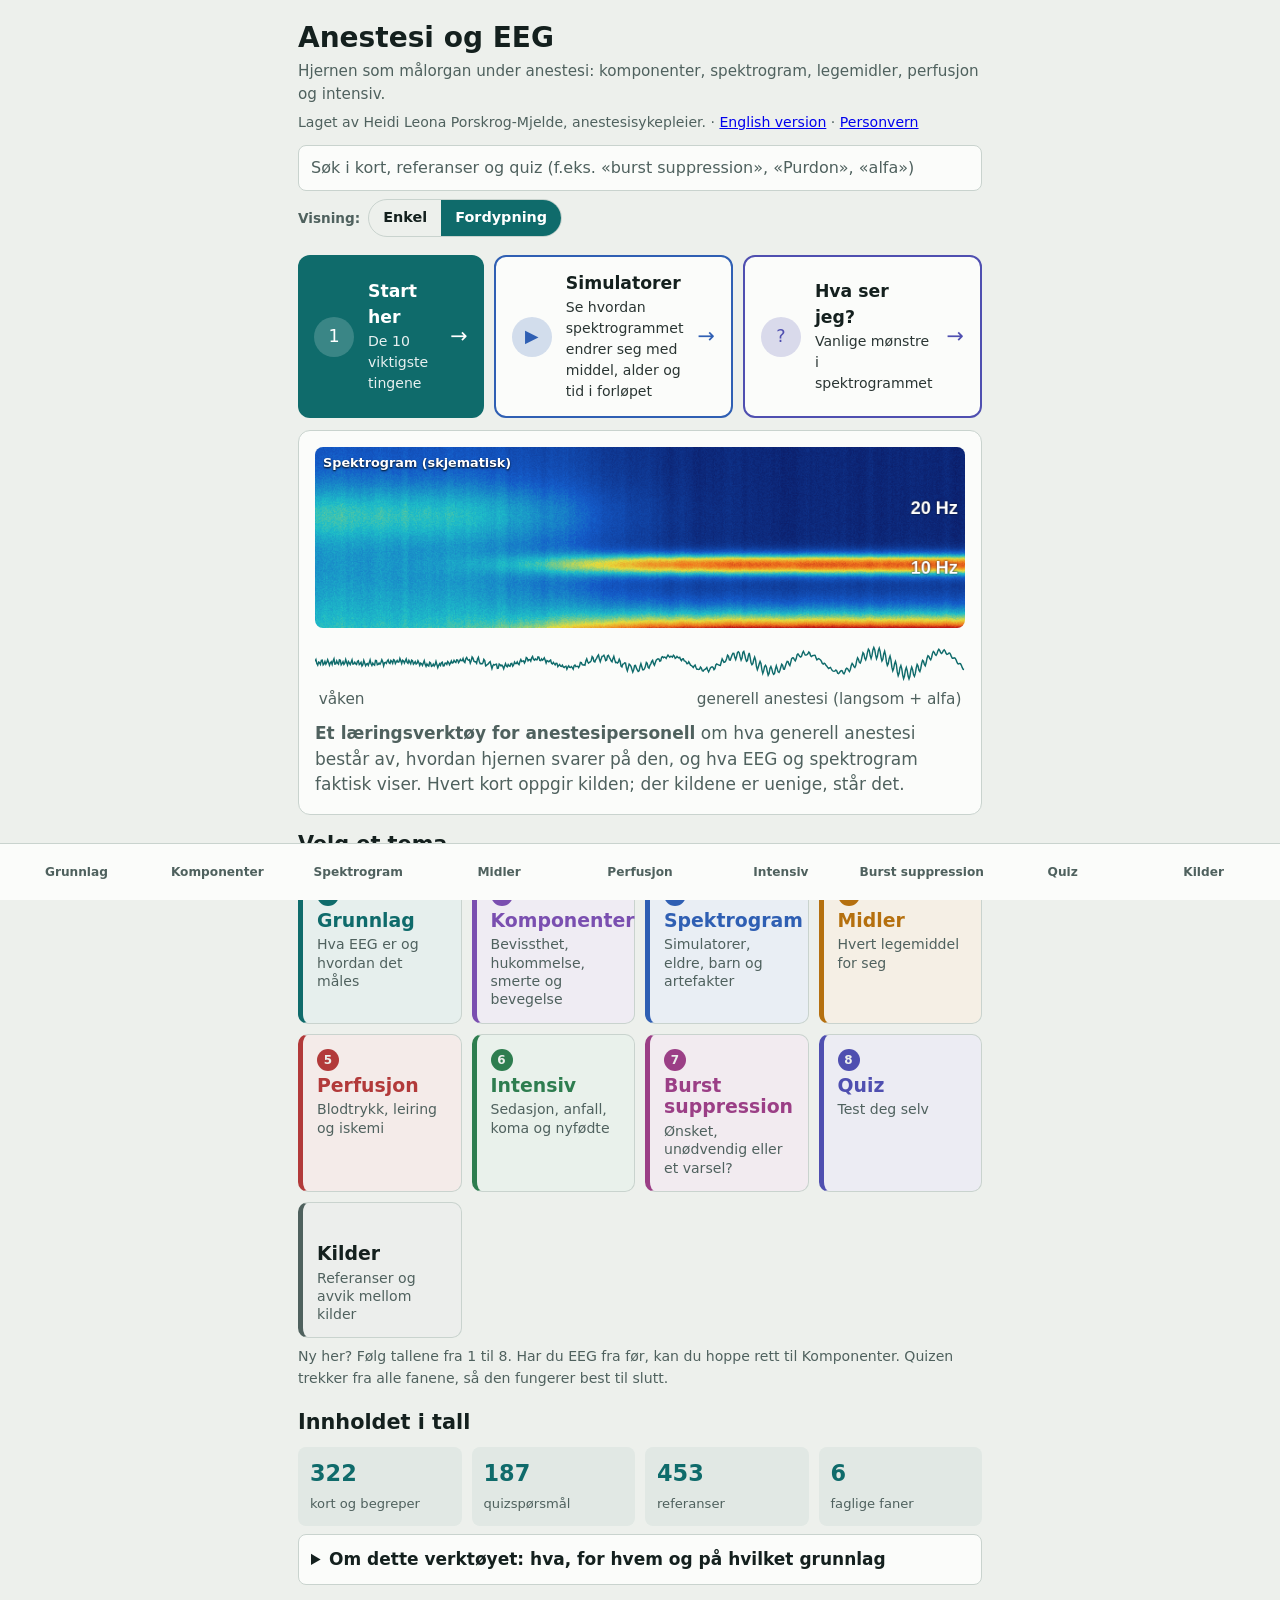
==== commit 97583972: "Add files via upload" ====
--- a/index.html
+++ b/index.html
@@ -1,9 +1,7555 @@
-<!doctype html><html><head><meta charset="utf-8">
+<!doctype html><html><head><meta charset=utf8><meta name=viewport content="width=device-width,initial-scale=1,viewport-fit=cover"><style>:root{color-scheme:light;box-sizing:border-box;padding-top:env(safe-area-inset-top,0px);padding-bottom:env(safe-area-inset-bottom,0px)}html{scroll-padding-top:env(safe-area-inset-top,0px)}body{margin:0;padding:0;font:14px -apple-system,BlinkMacSystemFont,sans-serif;background:#fff;color:#000}img{max-width:100%}[hidden]:not([hidden=until-found i]){display:none!important}.iqMon{display:flex;flex-wrap:wrap;gap:6px 16px;align-items:flex-end;background:#0b1716;color:#e8f5f3;border-radius:8px;padding:8px 12px;margin:4px 0 6px}.iqMon div{display:flex;flex-direction:column}.iqMon span{font-size:.72rem;opacity:.75;text-transform:uppercase;letter-spacing:.04em}.iqMon b{font-size:1.15rem;line-height:1.1}.iqMon .iqIdx b{font-size:2.4rem;color:#fff}
+.fb .linkbtn,#iqFb .linkbtn{text-align:left;padding-left:0;margin-top:4px}
+#topbar{position:sticky;top:0;z-index:12;display:flex;justify-content:space-between;gap:8px;margin:0 -18px;padding:calc(6px + env(safe-area-inset-top,0px)) 18px 6px;background:var(--bg);border-bottom:1px solid var(--line)}#topbar[hidden]{display:none}#topbar button{display:inline-flex;align-items:center;gap:6px;border:1px solid var(--line);background:var(--surface);color:var(--accent);font:inherit;font-weight:600;font-size:.92rem;border-radius:999px;padding:8px 14px;min-height:40px;cursor:pointer}#topbar button span{font-size:1.3rem;line-height:1}
+h2,h3,.card,.subnav{scroll-margin-top:calc(64px + env(safe-area-inset-top,0px))}
+.totop{display:block;margin:10px 0 0 auto;border:0;background:none;color:var(--accent);font:inherit;font-size:.85rem;font-weight:600;cursor:pointer;padding:6px 2px;min-height:36px}.totop:hover{text-decoration:underline}
+.nchain{margin:4px 0 12px}.ncrow{display:flex;align-items:center;gap:8px}.ncnode{flex:0 0 58%;display:flex;align-items:center;gap:10px;text-align:left;border:1.5px solid var(--line);background:var(--surface);color:var(--ink,inherit);font:inherit;font-weight:600;border-radius:12px;padding:8px 12px;min-height:46px;cursor:pointer}.ncnode small{display:block;font-weight:400;font-size:.8rem;color:var(--muted)}.ncnode[aria-expanded="true"]{border-color:var(--accent);box-shadow:0 0 0 2px var(--accent)}.ncn{flex:0 0 auto;width:24px;height:24px;border-radius:50%;background:var(--accent);color:var(--accent-ink,#fff);display:grid;place-items:center;font-size:.8rem}.ncout{font-size:.82rem;color:var(--muted);line-height:1.25}.ncout:not(:empty)::before{content:"→ "}.ncarr{width:58%;text-align:center;color:var(--muted);line-height:1;margin:2px 0}.ncbar{width:58%;margin:4px 0;border-top:2px dashed #c0392b;color:#c0392b;font-size:.8rem;font-weight:700;text-align:center;padding-top:3px}.ncpanel{margin-top:10px;background:var(--soft);border-radius:10px;padding:10px 12px;font-size:.93rem}.ncpanel .linkbtn{display:block;text-align:left;padding-left:0;margin-top:4px}
+body.simple .card:not(.full) .small.srckeep{display:block!important}
+</style></head><body>
+<!doctype html>
+<html lang="nb">
+<head>
+<meta charset="utf-8">
+<meta name="viewport" content="width=device-width, initial-scale=1, viewport-fit=cover">
+<title>Anestesi og EEG – læringsverktøy</title>
+<link rel="manifest" href="manifest.webmanifest">
+<meta name="theme-color" content="#0F6B6B">
+<meta name="apple-mobile-web-app-capable" content="yes">
+<meta name="mobile-web-app-capable" content="yes">
+<meta name="apple-mobile-web-app-status-bar-style" content="default">
+<link rel="apple-touch-icon" href="apple-touch-icon.png">
+<link rel="icon" type="image/png" sizes="64x64" href="favicon-64.png">
+<link rel="stylesheet" href="fonts.css">
 <style>
-@font-face{font-family:'Roboto';font-weight:400;src:url(fonts/roboto-latin-400-normal.woff2)}
-@font-face{font-family:'Roboto';font-weight:500;src:url(fonts/roboto-latin-500-normal.woff2)}
-@font-face{font-family:'Roboto';font-weight:700;src:url(fonts/roboto-latin-700-normal.woff2)}
-@font-face{font-family:'SerifD';font-weight:600;src:url(fonts/source-serif-4-latin-600-normal.woff2)}
-@font-face{font-family:'SerifD';font-weight:700;src:url(fonts/source-serif-4-latin-700-normal.woff2)}
-html,body{margin:0;background:#fff}canvas{display:block}
-</style></head><body><canvas id="c" width="1920" height="1080"></canvas><script src="anim.js"></script></body></html>
+:root{
+  box-sizing:border-box;
+  padding-top:env(safe-area-inset-top,0px);
+  padding-bottom:env(safe-area-inset-bottom,0px);
+  --bg:#EDF0EC; --surface:#FBFCFA; --ink:#14201E; --muted:#4F615E; --line:#C9D3CE;
+  --accent:#0F6B6B; --accent-ink:#FFFFFF; --soft:#E1E8E4;
+  --c-hyp:#2F5FB3; --c-amn:#7A4FB0; --c-ana:#B5700F; --c-aki:#2E7D4F; --c-sta:#B23A3A;--c-bs:#9B3F86;--c-quiz:#4F4FB0;
+  --ok:#1E7A46; --bad:#B23A3A;
+}
+@media (prefers-color-scheme:dark){
+  :root:not([data-theme="light"]){
+    --bg:#0F1716; --surface:#16211F; --ink:#E6EFEC; --muted:#9DB0AB; --line:#2A3A37;
+    --accent:#5CC9C0; --accent-ink:#06201E; --soft:#1D2B28;
+    --c-hyp:#7FA6EE; --c-amn:#B99AE6; --c-ana:#E3A64A; --c-aki:#6CCB92; --c-sta:#E58585;--c-bs:#E39AD2;--c-quiz:#A9A9F0;
+    --ok:#6CCB92; --bad:#E58585;
+  }
+}
+:root[data-theme="dark"]{
+  --bg:#0F1716; --surface:#16211F; --ink:#E6EFEC; --muted:#9DB0AB; --line:#2A3A37;
+  --accent:#5CC9C0; --accent-ink:#06201E; --soft:#1D2B28;
+  --c-hyp:#7FA6EE; --c-amn:#B99AE6; --c-ana:#E3A64A; --c-aki:#6CCB92; --c-sta:#E58585;--c-bs:#E39AD2;--c-quiz:#A9A9F0;
+  --ok:#6CCB92; --bad:#E58585;
+}
+html{scroll-padding-top:env(safe-area-inset-top,0px);height:100%}
+*,*::before,*::after{box-sizing:inherit}
+body{
+  margin:0;min-height:100%;background:var(--bg);color:var(--ink);
+  font-family:'Source Sans 3',system-ui,-apple-system,'Segoe UI',sans-serif;
+  font-size:17px;line-height:1.5;
+  padding-bottom:84px;
+}
+h1,h2,h3{font-family:'Bricolage Grotesque',system-ui,sans-serif;line-height:1.15;margin:0}
+.wrap{max-width:720px;margin:0 auto;padding:0 18px}
+header{padding:22px 0 10px}
+header h1{font-size:1.75rem;font-weight:700}
+header p{margin:6px 0 0;color:var(--muted);font-size:.95rem}
+.panel{padding-bottom:24px}
+.panel[hidden]{display:none}
+h2{font-size:1.3rem;font-weight:700;margin:18px 0 8px}
+p{margin:0 0 12px}
+.note{background:var(--soft);border-left:4px solid var(--accent);padding:10px 12px;font-size:.93rem;margin:12px 0}
+.small{font-size:.88rem;color:var(--muted)}
+
+/* nav */
+nav{position:fixed;left:0;right:0;bottom:0;background:var(--surface);border-top:1px solid var(--line);
+  padding:6px 8px calc(6px + env(safe-area-inset-bottom,0px));display:flex;gap:4px;z-index:10}
+.tab{flex:1;border:0;background:transparent;color:var(--muted);font:inherit;font-size:.76rem;font-weight:600;
+  padding:10px 2px;border-radius:10px;cursor:pointer;min-height:44px}
+@media (max-width:520px){nav{gap:2px;padding-left:4px;padding-right:4px}.tab{font-size:.62rem;padding:8px 0;line-height:1.15;min-width:0}}
+.tab[aria-selected="true"]{background:var(--accent);color:var(--accent-ink)}
+.tab .ts{display:none}
+@media (max-width:520px){.tab .tl{display:none}.tab .ts{display:inline}}
+.linkbtn{background:none;border:0;padding:0;font:inherit;color:var(--accent);text-decoration:underline;cursor:pointer}
+.tab:focus-visible,button:focus-visible,summary:focus-visible,input:focus-visible,a:focus-visible{outline:3px solid var(--accent);outline-offset:2px}
+
+/* components */
+details.comp{border-left:6px solid var(--hue);background:var(--surface);margin:10px 0;border-radius:0 8px 8px 0}
+details.comp summary{cursor:pointer;padding:14px 14px;font-family:'Bricolage Grotesque',system-ui,sans-serif;font-weight:700;font-size:1.08rem;list-style:none;display:flex;justify-content:space-between;gap:8px;align-items:center}
+details.comp summary::-webkit-details-marker{display:none}
+details.comp summary::after{content:"+";font-size:1.4rem;color:var(--hue);font-weight:500}
+details.comp[open] summary::after{content:"–"}
+.comp .body{padding:0 14px 14px}
+.comp ul{margin:6px 0 10px;padding-left:20px}
+.comp li{margin-bottom:6px}
+.micro{margin-top:12px;padding:10px 12px 4px;border-radius:8px;background:color-mix(in srgb,var(--hue) 9%,transparent)}
+.micro h4{margin:0 0 4px;font-size:.98rem}
+.tag{display:inline-block;font-size:.8rem;font-weight:600;padding:2px 8px;border-radius:99px;border:1px solid var(--hue);color:var(--hue);margin:2px 6px 8px 0}
+.tag.warn{border-color:var(--c-ana);color:var(--c-ana)}
+
+/* controls */
+.seg{display:flex;flex-wrap:wrap;gap:6px;margin:6px 0 10px}
+.seg button{flex:1 1 auto;min-width:0;border:1.5px solid var(--line);background:var(--surface);color:var(--ink);
+  font:inherit;font-size:.92rem;font-weight:600;padding:9px 10px;border-radius:9px;cursor:pointer;min-height:44px}
+.seg button[aria-pressed="true"]{border-color:var(--accent);background:var(--accent);color:var(--accent-ink)}
+.seg button:disabled{opacity:.4;cursor:not-allowed}
+.ctl-label{font-weight:600;font-size:.95rem;margin-top:8px}
+
+/* spectrogram */
+.stage{background:#0D1626;border-radius:10px;padding:0;position:relative;overflow:hidden}
+canvas{display:block;width:100%}
+#specCanvas{touch-action:pan-y;cursor:ew-resize}
+.rawwrap{background:#0D1626;border-radius:10px;margin-top:10px}
+.legend{display:flex;flex-wrap:wrap;gap:6px 14px;font-size:.85rem;color:var(--muted);margin:8px 0}
+.cbar{height:10px;border-radius:5px;background:linear-gradient(90deg,#101a4a,#1f4e9c,#1fa3a3,#9bd05a,#f5d33f,#f08a2c,#d6372b);margin:4px 0}
+.cbar-l{display:flex;justify-content:space-between;font-size:.78rem;color:var(--muted)}
+input[type=range]{width:100%;margin:8px 0;accent-color:var(--accent);min-height:32px}
+.state{border-left:6px solid var(--accent);background:var(--surface);padding:12px 14px;margin:12px 0;border-radius:0 8px 8px 0}
+.state h3{font-size:1.1rem;margin-bottom:4px}
+.bars{margin:10px 0}
+.bar{display:grid;grid-template-columns:96px 1fr;gap:8px;align-items:center;font-size:.88rem;margin:4px 0}
+.bar i{display:block;height:10px;border-radius:5px;background:var(--accent);min-width:2px}
+.bar span{color:var(--muted)}
+
+/* quiz */
+.qcard{background:var(--surface);border:1px solid var(--line);border-radius:10px;padding:16px;margin:12px 0}
+.qcard h3{font-size:1.1rem;margin-bottom:12px}
+.opt{display:block;width:100%;text-align:left;border:1.5px solid var(--line);background:var(--bg);color:var(--ink);
+  font:inherit;padding:12px;border-radius:9px;margin:8px 0;cursor:pointer;min-height:44px}
+.opt.right{border-color:var(--ok);background:color-mix(in srgb,var(--ok) 16%,var(--surface))}
+.opt.wrong{border-color:var(--bad);background:color-mix(in srgb,var(--bad) 14%,var(--surface))}
+.opt:disabled{cursor:default}
+.fb{margin-top:10px;padding:10px 12px;background:var(--soft);border-radius:8px;font-size:.95rem}
+.fb strong.ok{color:var(--ok)} .fb strong.bad{color:var(--bad)}
+.primary{border:0;background:var(--accent);color:var(--accent-ink);font:inherit;font-weight:600;padding:12px 18px;border-radius:9px;cursor:pointer;min-height:44px;margin-top:10px}
+.chips{display:flex;flex-wrap:wrap;gap:6px;margin:8px 0 12px}
+.chip{border:1.5px solid var(--line);background:var(--bg);color:var(--ink);border-radius:999px;padding:5px 11px;font-size:.85rem;cursor:pointer}
+.chip.on{background:var(--accent);border-color:var(--accent);color:#fff}
+.prog{height:6px;background:var(--soft);border-radius:3px;overflow:hidden}
+.prog div{height:100%;background:var(--accent);transition:width .25s}
+
+/* sources */
+.ref{border-top:1px solid var(--line);padding:12px 0}
+.ref:first-of-type{border-top:0}
+.ref a{color:var(--accent);word-break:break-word}
+.ev li{margin-bottom:8px}
+
+.tag.ok{border-color:var(--ok);color:var(--ok)}
+.defs{display:grid;gap:8px;margin:10px 0}
+.def{background:var(--surface);border:1px solid var(--line);border-radius:8px;padding:10px 12px}
+.def strong{display:block;font-family:'Bricolage Grotesque',system-ui,sans-serif}
+table.mx{width:100%;border-collapse:collapse;margin:10px 0;font-size:.9rem;table-layout:fixed}
+table.mx th,table.mx td{border:1px solid var(--line);padding:8px;vertical-align:top;text-align:left;word-wrap:break-word}
+table.mx th{background:var(--soft);font-weight:600}
+table.mx td.dis{background:color-mix(in srgb,var(--c-ana) 12%,var(--surface))}
+details.sc{background:var(--surface);border:1px solid var(--line);border-radius:8px;margin:8px 0}
+details.sc summary{cursor:pointer;padding:12px;font-weight:600}
+details.sc .body{padding:0 12px 12px}
+.card{background:var(--surface);border:1px solid var(--line);border-radius:8px;padding:12px;margin:10px 0}
+.search{margin:12px 0 4px;position:relative}
+.search input{width:100%;box-sizing:border-box;padding:10px 12px;border:1px solid var(--line);border-radius:8px;background:var(--surface);color:var(--ink);font:inherit;font-size:1rem}
+.search input::placeholder{color:var(--muted)}
+.sres{margin-top:8px;background:var(--surface);border:1px solid var(--line);border-radius:8px;max-height:60vh;overflow:auto}
+.sres:empty{display:none}
+.sres .sh{padding:8px 12px;color:var(--muted);font-size:.85rem;border-bottom:1px solid var(--line)}
+.sres button{all:unset;display:block;width:100%;box-sizing:border-box;cursor:pointer;padding:10px 12px;border-bottom:1px solid var(--line)}
+.sres button:last-child{border-bottom:0}
+.sres button:hover,.sres button:focus-visible{background:var(--soft)}
+.sres .st{font-weight:700}
+.sres .sp{display:inline-block;font-size:.78rem;color:var(--accent);margin-right:6px}
+.sres .sn{color:var(--muted);font-size:.88rem;margin-top:2px}
+.sres mark,.hit mark{background:color-mix(in srgb,var(--accent) 30%,transparent);color:inherit;border-radius:2px}
+.flash{animation:flash 1.8s ease-out}
+@keyframes flash{0%{box-shadow:0 0 0 3px var(--accent)}100%{box-shadow:0 0 0 0 transparent}}
+header h1 button{all:unset;cursor:pointer;font:inherit;color:inherit}
+header h1 button:hover{color:var(--accent)}
+.quickbtn{all:unset;box-sizing:border-box;display:flex;align-items:center;gap:14px;width:100%;cursor:pointer;background:var(--accent);color:var(--accent-ink);border-radius:12px;padding:14px 16px;margin:8px 0 12px}
+.quickbtn:hover,.quickbtn:focus-visible{outline:none;box-shadow:0 0 0 3px var(--line)}
+.quickbtn .qi{flex:0 0 auto;width:40px;height:40px;border-radius:50%;background:color-mix(in srgb,var(--accent-ink) 18%,transparent);display:grid;place-items:center;font-size:1.1rem}
+.quickbtn .qt{display:block;font-weight:700;font-size:1.08rem}
+.quickbtn .qd{display:block;font-size:.88rem;opacity:.9}
+.quickbtn .qa{margin-left:auto;font-size:1.3rem}
+.heroSpecWrap{position:relative;margin:0 0 4px}
+#heroSpec{display:block;width:100%;height:auto;border-radius:8px}
+.heroLbl{position:absolute;left:8px;top:6px;font-size:.8rem;font-weight:600;color:#fff;text-shadow:0 1px 2px #000}
+.vmode{display:flex;align-items:center;gap:8px;margin:8px 0 0;flex-wrap:wrap}
+.vmode .vl{font-size:.85rem;color:var(--muted);font-weight:600}
+.vmode .vb{display:inline-flex;border:1.5px solid var(--line);border-radius:999px;overflow:hidden}
+.vmode button{all:unset;box-sizing:border-box;cursor:pointer;padding:7px 14px;font-size:.9rem;font-weight:600;color:var(--ink);min-height:36px}
+.vmode button[aria-pressed="true"]{background:var(--accent);color:var(--accent-ink)}
+.vmode button:focus-visible{outline:2px solid var(--accent);outline-offset:-2px}
+.lvl{display:inline-block;vertical-align:middle;margin-left:8px;font-size:.68rem;font-weight:700;letter-spacing:.03em;text-transform:uppercase;padding:2px 8px;border-radius:999px;white-space:nowrap}
+.lvl-b{background:color-mix(in srgb,var(--accent) 16%,transparent);color:var(--accent)}
+.lvl-d{background:var(--soft);color:var(--muted)}
+.cardtog,.deeptog{all:unset;box-sizing:border-box;cursor:pointer;display:none;margin-top:8px;font-size:.88rem;font-weight:600;color:var(--accent);padding:6px 0}
+.deeptog{border:1.5px dashed var(--line);border-radius:10px;padding:10px 14px;margin:6px 0 14px;width:100%;text-align:center}
+.cardtog:focus-visible,.deeptog:focus-visible{outline:2px solid var(--accent)}
+body.simple .cardtog,body.simple .deeptog{display:block}
+body.simple .card.lv-b:not(.full):not(.inter) .more,
+body.simple .card.lv-b:not(.full):not(.inter) .more-b,
+body.simple .card.lv-b:not(.full):not(.inter) .small,
+body.simple .card.lv-b:not(.full):not(.inter) .tag,
+body.simple .card.lv-b:not(.full):not(.inter) .tblwrap,
+body.simple .card.lv-b:not(.full):not(.inter) table{display:none}
+body.simple .card.lv-d,body.simple .lv-dh,body.simple details.lv-dd{display:none}
+body.simple .showdeep .card.lv-d,body.simple .showdeep .lv-dh,body.simple .showdeep details.lv-dd{display:revert}
+body.simple .subnav button.lv-dsub{display:none}
+.nosimple{display:none}
+body.simple .nosimple{display:block;color:var(--muted)}
+body.simple .lv-dpanel .subnav button.lv-dsub{display:revert}
+.term{all:unset;cursor:help;border-bottom:1.5px dotted currentColor;color:inherit;font:inherit}
+.term:focus-visible{outline:2px solid var(--accent);outline-offset:1px}
+#gpop{position:absolute;z-index:60;max-width:320px;background:var(--surface);color:var(--ink);border:1px solid var(--line);border-radius:10px;padding:12px 14px;box-shadow:0 6px 24px rgba(0,0,0,.18);font-size:.92rem;line-height:1.45}
+#gpop strong{display:block;margin-bottom:4px}
+#gpop .small{display:block;margin-top:6px}
+#gpop .gx{all:unset;position:absolute;top:6px;right:8px;cursor:pointer;font-size:1.1rem;color:var(--muted);padding:2px 6px}
+.quickrow{display:grid;grid-template-columns:1fr;gap:10px;margin:8px 0 12px}
+@media (min-width:720px){.quickrow{grid-template-columns:repeat(3,1fr)}}
+.quickrow .quickbtn{margin:0}
+.quickbtn.alt{background:var(--surface);color:var(--ink);border:2px solid var(--tc)}
+.quickbtn.alt .qi{background:color-mix(in srgb,var(--tc) 20%,transparent);color:var(--tc)}
+.quickbtn.alt .qa{color:var(--tc)}
+.sh-item{display:grid;grid-template-columns:auto 1fr;gap:4px 12px;align-items:start}
+.sh-num{width:30px;height:30px;border-radius:50%;background:var(--accent);color:var(--accent-ink);display:grid;place-items:center;font-weight:700;font-size:.92rem}
+.sh-item canvas,.at-item canvas{display:block;width:100%;border-radius:6px;margin:8px 0 2px}
+.sh-body p{margin:4px 0}
+.at-grid{display:grid;grid-template-columns:1fr;gap:12px}
+@media (min-width:720px){.at-grid{grid-template-columns:repeat(2,1fr)}}
+.at-item h3{margin:0 0 6px}
+.at-item dl{margin:6px 0 0}.at-item dt{font-weight:700;font-size:.85rem;color:var(--muted);margin-top:6px}.at-item dd{margin:2px 0 0}
+.sh-body .linkbtn,.at-item .linkbtn{text-align:left}
+.nextrow{display:flex;flex-wrap:wrap;gap:8px;margin-top:8px}
+.nextrow button{all:unset;box-sizing:border-box;cursor:pointer;border:1.5px solid var(--accent);color:var(--accent);border-radius:999px;padding:8px 14px;font-weight:600;font-size:.92rem}
+.nextrow button:focus-visible{outline:2px solid var(--accent);outline-offset:2px}
+.hero{background:var(--surface);border:1px solid var(--line);border-radius:12px;padding:16px;margin:8px 0 14px}
+.hero p{margin:6px 0 0;color:var(--muted)}
+.stats{display:flex;gap:10px;flex-wrap:wrap;margin:12px 0 0}
+.stat{flex:1;min-width:110px;background:var(--soft);border-radius:8px;padding:10px 12px}
+.stat b{display:block;font-size:1.4rem;color:var(--accent)}
+.stat span{font-size:.82rem;color:var(--muted)}
+.tiles{display:grid;grid-template-columns:repeat(auto-fill,minmax(230px,1fr));gap:10px;margin:10px 0}
+.tiles.big{grid-template-columns:repeat(auto-fill,minmax(150px,1fr));gap:10px;margin:12px 0 8px}
+.tile.big{min-height:92px;padding:14px;display:flex;flex-direction:column;gap:4px;border-width:1.5px}
+.tile.big .num{font-size:.75rem;font-weight:700;color:var(--muted)}
+.tile.big .tn{font-family:'Bricolage Grotesque',system-ui,sans-serif;font-size:1.18rem;font-weight:700;color:var(--accent);line-height:1.15}
+.tile.big .td{font-size:.88rem;color:var(--muted);line-height:1.3}
+.tile.big.src .tn{color:var(--ink)}
+.tile.big{border-left:5px solid var(--tc,var(--accent));background:var(--surface);background:color-mix(in srgb,var(--tc,var(--accent)) 9%,var(--surface))}
+.tile.big .tn{color:var(--tc,var(--accent))}
+.tile.big .num{display:inline-flex;align-items:center;justify-content:center;width:22px;height:22px;border-radius:50%;background:var(--tc,var(--accent));color:var(--bg);font-size:.75rem}
+.tile.big.src{--tc:var(--muted)}
+.tile.big.src .num{background:none}
+.tile{all:unset;box-sizing:border-box;display:block;cursor:pointer;background:var(--surface);border:1px solid var(--line);border-radius:10px;padding:12px 14px;min-height:44px}
+.tile:hover,.tile:focus-visible{border-color:var(--accent);outline:none;box-shadow:0 0 0 2px var(--accent)}
+.iqPanels canvas{display:block;width:100%;border-radius:6px;margin:4px 0}
+.tile .n{font-size:.72rem;font-weight:700;color:var(--accent);letter-spacing:.04em;text-transform:uppercase}
+.tile h3{margin:4px 0 4px;font-size:1.02rem}
+.tile p{margin:0;font-size:.9rem;color:var(--muted)}
+.path{display:flex;flex-wrap:wrap;gap:6px;align-items:center;margin:8px 0}
+.path .step{background:var(--soft);border-radius:999px;padding:6px 12px;font-size:.88rem;font-weight:600}
+.path .arr{color:var(--muted)}
+.card h3{font-size:1.02rem;margin-bottom:6px}
+@media (prefers-reduced-motion:reduce){*{transition:none!important}}
+#noAlphaWrap:not([hidden]),#dexHighWrap:not([hidden]),#midaHighWrap:not([hidden]){display:block}
+</style>
+</head>
+<body>
+<div class="wrap">
+<header>
+  <h1><button type="button" id="homeBtn" aria-label="Til forsiden">Anestesi og EEG</button></h1>
+  <p>Hjernen som målorgan under anestesi: komponenter, spektrogram, legemidler, perfusjon og intensiv.</p>
+  <p class="small">Laget av Heidi Leona Porskrog-Mjelde, anestesisykepleier. · <a href="en.html" hreflang="en" lang="en">English version</a> · <a href="personvern.html">Personvern</a></p>
+  <div class="search" role="search">
+    <input type="search" id="q" placeholder="Søk i kort, referanser og quiz (f.eks. «burst suppression», «Purdon», «alfa»)" autocomplete="off" aria-label="Søk i appen">
+    <div class="sres" id="sres" aria-live="polite"></div>
+  </div>
+  <div class="vmode" role="group" aria-label="Velg visning: enkel eller fordypning"><span class="vl">Visning:</span><span class="vb"><button type="button" data-mode="simple" aria-pressed="false">Enkel</button><button type="button" data-mode="deep" aria-pressed="true">Fordypning</button></span></div>
+</header>
+<div id="topbar" hidden><button type="button" id="tbBack"><span aria-hidden="true">‹</span> Tilbake</button><button type="button" id="tbHome"><svg viewBox="0 0 24 24" width="18" height="18" fill="none" stroke="currentColor" stroke-width="2" stroke-linecap="round" stroke-linejoin="round" aria-hidden="true"><path d="M3 11.5 12 4l9 7.5"/><path d="M5.5 10v9.5h4.5v-5.5h4v5.5h4.5V10"/></svg> Forsiden</button></div>
+
+
+<!-- ========== FORSIDE ========== -->
+<section class="panel" id="p-home">
+  <div class="quickrow">
+  <button class="quickbtn" data-goto="p-start"><span class="qi" aria-hidden="true">1</span><span><span class="qt">Start her</span><span class="qd">De 10 viktigste tingene</span></span><span class="qa" aria-hidden="true">→</span></button>
+  <button class="quickbtn alt" style="--tc:var(--c-hyp)" data-jumptab="p-spec" data-jumpsub="sim" aria-label="Simulatorer"><span class="qi" aria-hidden="true">▶</span><span><span class="qt">Simulatorer</span><span class="qd">Se hvordan spektrogrammet endrer seg med middel, alder og tid i forløpet</span></span><span class="qa" aria-hidden="true">→</span></button>
+  <button class="quickbtn alt" style="--tc:var(--c-quiz)" data-goto="p-atlas"><span class="qi" aria-hidden="true">?</span><span><span class="qt">Hva ser jeg?</span><span class="qd">Vanlige mønstre i spektrogrammet</span></span><span class="qa" aria-hidden="true">→</span></button>
+  </div>
+  <div class="hero">
+    <div class="heroSpecWrap" role="img" aria-label="Skjematisk spektrogram og rå-EEG: fra våken, lavamplitudig rask aktivitet til generell anestesi med kraftig slow-delta og et tydelig alfa-bånd rundt 10 Hz"><canvas id="heroSpec" width="720" height="200"></canvas><span class="heroLbl" aria-hidden="true">Spektrogram (skjematisk)</span></div>
+    <svg viewBox="0 0 720 84" style="width:100%;height:auto" role="img" aria-label="Stilisert EEG som går fra rask, lavamplitudig våken aktivitet til langsom aktivitet med frontal alfa under anestesi">
+      <polyline id="heroWave" fill="none" stroke="var(--accent)" stroke-width="1.6" points=""/>
+      <text x="4" y="80" font-size="17" fill="var(--muted)">våken</text>
+      <text x="716" y="80" font-size="17" fill="var(--muted)" text-anchor="end">generell anestesi (langsom + alfa)</text>
+    </svg>
+    <p><strong>Et læringsverktøy for anestesipersonell</strong> om hva generell anestesi består av, hvordan hjernen svarer på den, og hva EEG og spektrogram faktisk viser. Hvert kort oppgir kilden; der kildene er uenige, står det.</p>
+  </div>
+
+  <h2>Velg et tema</h2>
+  <div class="tiles big">
+    <button class="tile big" style="--tc:var(--accent)" data-go="p-basis"><span class="num">1</span><span class="tn">Grunnlag</span><span class="td">Hva EEG er og hvordan det måles</span></button>
+    <button class="tile big" style="--tc:var(--c-amn)" data-go="p-comp"><span class="num">2</span><span class="tn">Komponenter</span><span class="td">Bevissthet, hukommelse, smerte og bevegelse</span></button>
+    <button class="tile big" style="--tc:var(--c-hyp)" data-go="p-spec"><span class="num">3</span><span class="tn">Spektrogram</span><span class="td">Simulatorer, eldre, barn og artefakter</span></button>
+    <button class="tile big" style="--tc:var(--c-ana)" data-go="p-drug"><span class="num">4</span><span class="tn">Midler</span><span class="td">Hvert legemiddel for seg</span></button>
+    <button class="tile big" style="--tc:var(--c-sta)" data-go="p-perf"><span class="num">5</span><span class="tn">Perfusjon</span><span class="td">Blodtrykk, leiring og iskemi</span></button>
+    <button class="tile big" style="--tc:var(--c-aki)" data-go="p-icu"><span class="num">6</span><span class="tn">Intensiv</span><span class="td">Sedasjon, anfall, koma og nyfødte</span></button>
+    <button class="tile big" style="--tc:var(--c-bs)" data-go="p-bs"><span class="num">7</span><span class="tn">Burst suppression</span><span class="td">Ønsket, unødvendig eller et varsel?</span></button>
+    <button class="tile big" style="--tc:var(--c-quiz)" data-go="p-quiz"><span class="num">8</span><span class="tn">Quiz</span><span class="td">Test deg selv</span></button>
+    <button class="tile big src" data-go="p-src"><span class="num">&nbsp;</span><span class="tn">Kilder</span><span class="td">Referanser og avvik mellom kilder</span></button>
+  </div>
+  <p class="small">Ny her? Følg tallene fra 1 til 8. Har du EEG fra før, kan du hoppe rett til Komponenter. Quizen trekker fra alle fanene, så den fungerer best til slutt.</p>
+
+  <h2 style="margin-top:22px">Innholdet i tall</h2>
+  <div class="stats" id="homeStats"></div>
+
+  <details class="sc" id="about">
+    <summary>Om dette verktøyet: hva, for hvem og på hvilket grunnlag</summary>
+    <div class="body">
+      <p><strong>Hvem som har laget den.</strong> Heidi Leona Porskrog-Mjelde, anestesisykepleier. Innholdet er samlet og skrevet som et selvstendig læringsprosjekt.</p>
+      <p><strong>Hva det er.</strong> Et interaktivt læringsverktøy om generell anestesi og hjernen som målorgan: hvilke komponenter en generell anestesi består av, hvordan de kan vurderes, og hvordan EEG og spektrogram ser ut under ulike legemidler, i ulike aldre og ved endringer i hjernens perfusjon. Fanene tar for seg komponentene (bevissthet, hukommelse, nocisepsjon, immobilitet og autonom stabilitet), en skjematisk spektrogram-simulator, legemidlenes virkning på bevissthet og hukommelse, perfusjon og leiring, sedasjon på intensiv, en quiz og en samlet kildeliste.</p>
+      <p><strong>Hvem det er for.</strong> Anestesisykepleiere og anestesileger, til undervisning og egenlæring. Det forutsetter grunnleggende kjennskap til anestesi og er laget for å gi en felles begrepsbruk og et presist forhold til hva kildene faktisk viser. Det er ikke en klinisk retningslinje og gir ingen doseringsråd.</p>
+      <p><strong>Hva det bygger på.</strong> Hovedkildene er tolv kapitler i Miller's Anesthesia, 10. utgave (2025), hver skrevet av egne forfattere og oppgitt med forfatternavn (se Kilder), Morgan og Mikhail (2022, kapittel 8, 9 og 43) til sammenligning, og Lobo og Lamperti (2025) om EEG under anestesi, supplert med fagfellevurderte originalartikler og oversikter som er oppgitt i Kilder-fanen. Hver påstand er merket med kilden. Der kapitlene bygger på originalstudier, er disse listet under «Originalreferanser i Miller's».</p>
+      <p><strong>Tolkning ut fra kildene.</strong> Noen punkter er merket «tolkning ut fra kildene». Det betyr at konklusjonen ikke står i en enkelt kilde, men er trukket ved å sette sammen funn fra flere kilder eller ved å bruke dem på en klinisk situasjon kildene ikke har undersøkt. Slike punkter bør leses som rimelige slutninger, ikke som dokumentert kunnskap. Refleksjoner og kliniske tilfeller fra forfatteren er merket for seg.</p>
+      <p><strong>Hva det ikke er.</strong> Spektrogrammene i simulatoren er skjematiske modeller bygget på beskrivelsene i kildene, ikke opptak fra pasienter. Der kildene er uenige, eller der artikler inneholder interne avvik, er dette samlet i «Avvik og uenigheter mellom kilder» i Kilder-fanen i stedet for å bli glattet over. Kontroller originalkildene før innholdet brukes i undervisning.</p>
+      <p><strong>Uavhengighet.</strong> Dette er ikke produktinformasjon. Appen er produktnøytral og anbefaler ingen monitorer. Produktnavn står bare der en studie eller et klinisk tilfelle har målt med et bestemt apparat, fordi indeksverdiene da hører til det apparatet, og i interessekonfliktene forfatterne av kildene oppgir. Ingen produsent eller leverandør har hatt innflytelse på innholdet. Interessekonflikter som forfatterne av kildene selv oppgir, er gjengitt på hvert kort.</p>
+      <p><strong>Om forfatteren og uavhengighet.</strong> Appen er laget av en anestesisykepleier på fritiden, med egne midler og eget utstyr. Den er laget uten finansiering fra eller innflytelse av arbeidsgiver, utdanningsinstitusjon, produsenter eller leverandører. Forfatteren har erfaring med opplæring i bruk av medisinsk-teknisk utstyr, inkludert EEG-monitorer. Appen er produktnøytral og anbefaler ingen monitorer.</p>
+      <p class="small">Innspill eller ønsker om innhold som mangler: <a href="mailto:heidimjelde@hotmail.com">heidimjelde@hotmail.com</a>. Sist oppdatert: 26. oktober 2026.</p>
+      <p class="small">Lisens: tekst, figurer og simulatorer laget for appen kan deles og bearbeides for ikke-kommersielle formål, så lenge forfatteren oppgis (<a href="https://creativecommons.org/licenses/by-nc/4.0/" rel="license">CC BY-NC 4.0</a>). Sitater, tall og funn fra kildene tilhører de respektive forfatterne og utgiverne.</p>
+    </div>
+  </details>
+</section>
+
+<!-- ========== KOMPONENTER ========== -->
+<section class="panel" id="p-comp" hidden>
+  <p>Generell anestesi er en reversibel, medikamentindusert tilstand med flere komponenter. Komponentene kan påvirkes ulikt av ulike legemidler, så hver må vurderes for seg. Start med begrepene under: bevissthet og amnesi er ikke det samme.</p>
+  <div class="seg subnav" id="compSub" role="group" aria-label="Deler av fanen" style="margin:6px 0 14px"><button data-sub="base" aria-pressed="true">Grunnbegreper</button><button data-sub="move" aria-pressed="false">Bevegelse og smerte</button><button data-sub="aware" aria-pressed="false">Awareness og hukommelse</button><button data-sub="consc" aria-pressed="false">Bevissthet og hjernenettverk</button></div>
+  <div class="subgrp" data-sub="base">
+  <div class="card"><h3>Generell anestesi har flere komponenter, og derfor er «anestesidybde» et upresist begrep</h3>
+  <p>Generell anestesi er ikke én tilstand som blir dypere eller lettere. Den er flere effekter som legemidlene gir samtidig, og som kan vurderes hver for seg.</p>
+  <table class="mx" style="font-size:.92em">
+   <thead><tr><th>Komponent</th><th>Hva den betyr</th></tr></thead>
+   <tbody>
+    <tr><th>Bevisstløshet (hypnose)</th><td>Pasienten opplever ingenting.</td></tr>
+    <tr><th>Amnesi</th><td>Pasienten husker ikke det som skjer.</td></tr>
+    <tr><th>Analgesi og dempet nocisepsjon</th><td>Kroppen og hjernen reagerer mindre på kirurgisk stimulering.</td></tr>
+    <tr><th>Akinesi (immobilitet)</th><td>Pasienten beveger seg ikke når det gjøres vondt.</td></tr>
+    <tr><th>Fysiologisk stabilitet</th><td>Sirkulasjon, respirasjon, autonome funksjoner og temperatur holdes stabile.</td></tr>
+   </tbody>
+  </table>
+  <p class="small" style="margin-top:4px">Kilder: Brown 2010; Sleigh mfl. 2025</p>
+  <p style="margin-top:12px"><strong>Hvorfor ett mål for «dybde» ikke strekker til:</strong></p>
+  <ul>
+   <li><strong>Komponentene kommer ved ulike doser.</strong> Med gass forsvinner hukommelsen ved ca. 0,25 MAC og bevisstheten ved ca. 0,3–0,5 MAC. 1 MAC hindrer bevegelse hos halvparten, og burst suppression kommer først over ca. 1,3–1,4 MAC. Med propofol slutter halvparten å svare ved 2,3–3,5 µg/ml, og burst suppression kommer ved ca. 5 µg/ml, mens det trengs 15–16 µg/ml for å hindre bevegelse ved incision.<span class="small" style="display:block;margin-top:2px">Kilder: Perouansky mfl. 2025; Vuyk mfl. 2025; Sleigh mfl. 2025; Pilge 2014</span></li>
+   <li><strong>Komponentene sitter i ulike deler av nervesystemet.</strong> Bevissthet og hukommelse er hjernefunksjoner. Immobilitet under gass oppstår hovedsakelig i ryggmargen. Bevegelse, autonome responser og hjernens aktivering ved stimulering følger ikke hverandre tett.<span class="small" style="display:block;margin-top:2px">Kilder: Perouansky mfl. 2025; Sleigh mfl. 2025</span></li>
+   <li><strong>Midlene treffer komponentene ulikt.</strong> Opioider demper responsen på stimulering, men endrer EEG lite og gir ikke full bevisstløshet. Muskelrelaksantia gir immobilitet uten å påvirke bevisstheten.<span class="small" style="display:block;margin-top:2px">Kilder: Kim mfl. 2025; Sleigh mfl. 2025</span></li>
+   <li><strong>Samme pasient kan være «dyp» og «lett» samtidig.</strong> Under propofol kan hjernen være i burst suppression mens pasienten fortsatt beveger seg ved incision. Under relaksantia kan pasienten være bevisst uten å bevege seg: i studier med isolert underarmsteknikk svarte omtrent én av tre på beskjed.<span class="small" style="display:block;margin-top:2px">Kilder: Sleigh mfl. 2025; Linassi 2018</span></li>
+   <li><strong>Fagkildene advarer selv mot begrepet.</strong> Ett mål for anestesidybde regnes som en utilstrekkelig forenkling som fører til mange feil. Et alternativ er å spørre om hvert system er slått av, i stedet for om dybden er riktig. Norsk standard for anestesi bruker ordet uten å definere det.<span class="small" style="display:block;margin-top:2px">Kilder: Sleigh mfl. 2025; Sleigh 2011; Norsk standard for anestesi 2024</span></li>
+   <li><strong>EEG svarer på noen av spørsmålene, ikke alle.</strong> EEG måler hjernen. Det sier mest om bevissthet og hukommelse, og kan også vise at hjernen reagerer på smertestimulering (se Analgesi og nocisepsjon under). Bevegelse og sirkulasjon må vurderes for seg.<span class="small" style="display:block;margin-top:2px">Kilder: Sleigh 2011; García 2021; Sleigh mfl. 2025</span></li>
+  </ul>
+  <p><strong>Hva det betyr i praksis (tolkning ut fra kildene):</strong> Spør heller hvilken komponent du vurderer. Er pasienten bevisstløs? Er responsen på stimulering dempet? Ligger pasienten stille? Er sirkulasjonen stabil? Hvert spørsmål har sitt eget svar og sine egne tegn.</p>
+  </div>
+  <div class="card" style="border-left:4px solid var(--accent,#0F6B6B)"><h3>Komponentene må vurderes hver for seg</h3>
+  <ul>
+   <li><strong>Bevissthet, respons og erindring er ulike ting.</strong> En pasient kan oppleve en kommando uten å kunne svare, for eksempel med relaksantia. Amnesi betyr ikke at bevisstheten er borte.<span class="small" style="display:block;margin-top:2px">Se <button type="button" class="linkbtn" data-jumptab="p-comp" data-jumpsub="base" data-jumpcard="Fire kombinasjoner">«Fire kombinasjoner»</button> og «1. Pasient får lavdose propofol, snakker fornuftig, og husker ingenting etterpå.»</span></li>
+   <li><strong>Tilkoblet bevissthet uten erindring forekommer.</strong> IFT-responser følges sjelden av eksplisitt erindring. Frontalt alfa–delta utelukker ikke tilkoblet bevissthet. Det fryktede er awareness med erindring (AWR).<span class="small" style="display:block;margin-top:2px">Se <button type="button" class="linkbtn" data-jumptab="p-comp" data-jumpsub="base" data-jumpcard="Fire kombinasjoner">«Fire kombinasjoner»</button> og «2. Pasient med relaksantia og frontalt alfa-delta klemmer hånden ved kommando (isolert underarm), men husker ingenting.»</span></li>
+   <li><strong>Ingen midler treffer alle komponentene like godt.</strong> Det trengs ulik konsentrasjon for bevissthet, amnesi, smerte og immobilitet. Kombinasjoner endrer tallene mye, særlig opioid med hypnotika. Opioider gir for eksempel ikke fullstendig bevissthetstap.<span class="small" style="display:block;margin-top:2px">Se <button type="button" class="linkbtn" data-jumptab="p-comp" data-jumpsub="base" data-jumpcard="Hvilke komponenter treffer de ulike midlene?">«Hvilke komponenter treffer de ulike midlene?»</button></span></li>
+   <li><strong>Propofol gir burst suppression lenge før immobilitet.</strong> Halvparten slutter å svare på tiltale ved 2,3–3,5 µg/ml, og burst suppression kommer ved ca. 5 µg/ml. Propofol alene trenger 15–16 µg/ml for å hindre bevegelse ved incision. Under TIVA må immobiliteten derfor i praksis komme fra opioid (senker propofolbehovet ved incision med ca. 80 %) eller fra muskelrelaksantia.<span class="small" style="display:block;margin-top:2px">Se <button type="button" class="linkbtn" data-jumptab="p-comp" data-jumpsub="base" data-jumpcard="Hvilke komponenter treffer de ulike midlene?">«Hvilke komponenter treffer de ulike midlene?»</button></span></li>
+   <li><strong>Med gass kommer immobilitet før burst suppression.</strong> Bevisstheten tapes ved ca. 0,3–0,5 MAC, og 1 MAC hindrer bevegelse hos halvparten. Burst suppression kommer først over ca. 1,3–1,4 MAC. Immobiliteten oppstår hovedsakelig i ryggmargen.<span class="small" style="display:block;margin-top:2px">Se <button type="button" class="linkbtn" data-jumptab="p-comp" data-jumpsub="base" data-jumpcard="Hvilke komponenter treffer de ulike midlene?">«Hvilke komponenter treffer de ulike midlene?»</button></span></li>
+   <li><strong>Bevegelse er ikke et mål på hypnose.</strong> Burst suppression sikrer bevisstløshet, men ikke at pasienten ligger stille under propofol. Å øke propofol til pasienten ligger stille kan gi unødvendig dyp hypnose. EEG viser hjerneeffekten, mens bevegelse mest speiler ryggmargen og den nociseptive balansen (tolkning ut fra kildene).<span class="small" style="display:block;margin-top:2px">Se <button type="button" class="linkbtn" data-jumptab="p-comp" data-jumpsub="base" data-jumpcard="Hvilke komponenter treffer de ulike midlene?">«Hvilke komponenter treffer de ulike midlene?»</button> og «6. Dyp anestesi med burst suppression og ingen respons.»</span></li>
+  </ul>
+  <p class="small">Kortene under oppsummerer artiklene og kapitlene poengene bygger på.</p></div>
+  <h2>Begreper som ofte blandes</h2>
+  <div class="defs">
+    <div class="def"><strong>Bevissthet</strong>Subjektiv opplevelse. Den kan være <em>tilkoblet</em> (opplevelse av omgivelsene, for eksempel kirurgi) eller <em>frakoblet</em> (opplevelse som er uavhengig av omgivelsene, for eksempel en drøm). <span class="tag">Mashour og Pryor 2025</span></div>
+    <div class="def"><strong>Responsivitet</strong>Evnen til å svare på stimuli. En pasient kan oppleve en kommando uten å kunne svare, for eksempel når relaksantia er gitt. <span class="tag">Mashour og Pryor 2025; Sleigh mfl. 2025</span></div>
+    <div class="def"><strong>Erindring og amnesi</strong>Erindring er at en opplevelse blir til et varig, eksplisitt minne. Amnesi er svikt i minneprosessene. Det er ikke det samme som at bevisstheten er borte. <span class="tag">Mashour og Pryor 2025</span></div>
+  </div>
+  <p class="small">Klinisk bruker vi ofte «awareness» om bevissthet og erindring samlet. Det er unøyaktig, fordi de to kan skilles fra hverandre.<span class="small" style="display:block;margin-top:2px">Kilde: Mashour og Pryor 2025</span></p>
+  <h3>Fire kombinasjoner</h3>
+  <table class="mx">
+    <thead><tr><th></th><th>Ingen erindring etterpå</th><th>Eksplisitt erindring etterpå</th></tr></thead>
+    <tbody>
+      <tr><th>Ingen bevissthet under inngrepet</th><td>Normal generell anestesi</td><td class="dis">Omstridt, se under</td></tr>
+      <tr><th>Tilkoblet bevissthet</th><td>Skjer. For eksempel IFT-respons uten erindring</td><td>Awareness med erindring (AWR)</td></tr>
+    </tbody>
+  </table>
+  <div class="note"><strong>Kan man huske noe man ikke var bevisst?</strong> Kildene er ikke helt enige. Et eksplisitt minne forutsetter i utgangspunktet at noe ble opplevd bevisst. Samtidig åpnes det for at AWR av og til kan forekomme uten bevisst opplevelse der og da. Spørsmålet er vanskelig å avgjøre, fordi en kort bevisst periode under anestesi ikke alltid kan oppdages der og da, særlig når pasienten er relaksert (tolkning ut fra kildene). To andre skiller er bedre dokumentert: bevissthet uten erindring (pasienten klemmer hånden på kommando, men husker det ikke etterpå), og implisitt hukommelse uten bevisst minne. Det siste ble funnet i 36 % av kohortene i en metaanalyse.<span class="small" style="display:block;margin-top:2px">Kilder: Mashour og Pryor 2025 og Sleigh mfl. 2025 (fig. 36.1); Linassi 2021</span></div>
+  <h3>Hvilke komponenter treffer de ulike midlene?</h3>
+  <div class="card">
+  <p>Ingen midler treffer alle komponentene like godt, og konsentrasjonen som trengs, er ulik for hver komponent. «Ikke beskrevet» betyr at kildene her ikke omtaler det, ikke at effekten mangler.</p>
+  <div style="overflow-x:auto"><table class="mx" style="font-size:.86em;min-width:720px"><thead><tr><th></th><th>Bevissthet</th><th>Amnesi</th><th>Smerte og nocisepsjon</th><th>Immobilitet</th></tr></thead><tbody><tr><th>Propofol</th><td>Ja. 50 % uten respons på tiltale ved 2,3–3,5 µg/ml (Vuyk mfl. 2025)</td><td>Ja, ved lettere nivå enn tap av respons (Glass 1997)</td><td>Delvis. Propofol alene kan oppheve responsen på laryngoskopi, noe remifentanil alene ikke gjør (Fukuda 2025). Samspillet med opioider er markert synergistisk for analgetiske effekter (Kim mfl. 2025), og fentanyl senker propofolbehovet ved incision med ca. 80 % (Smith 1994)</td><td>Først ved høye konsentrasjoner: 15–16 µg/ml alene (Vuyk mfl. 2025; Sleigh mfl. 2025). Burst suppression kommer allerede ved ca. 5 µg/ml (Pilge 2014). Muskeltonus reduseres, men bevegelse ved kirurgisk stimulering kan forekomme (Aitkenhead kap. 3). Aitkenhead oppgir lavere tall enn Miller's (se Avvik)</td></tr><tr><th>Inhalasjonsmidler</th><td>Ja. Ca. 0,5 MAC (Perouansky mfl. 2025). MAC-awake 0,3–0,4 MAC (Morgan og Mikhail)</td><td>Ja. Ca. 0,25 MAC (Perouansky mfl. 2025)</td><td>Delvis. Virkningen i ryggmargen demper nociseptive impulser på vei oppover og tilbaketrekningsrefleksen, men hemmingen i bakhornet betyr mindre enn dempingen av motoriske signaler i forhornet (Perouansky mfl. 2025). Samspillet med opioider er markert synergistisk for analgetiske effekter (Kim mfl. 2025). Aitkenhead skriver at halotan gir anestesi uten analgesi</td><td>Ja. 1 MAC hindrer bevegelse hos 50 % og ca. 1,3 MAC hos ca. 95 % (Morgan og Mikhail), hovedsakelig via ryggmargen (Perouansky mfl. 2025, Jinks 2010). Alle gir nok muskelavslapning til nedre abdominalkirurgi ved spontan respirasjon (Aitkenhead kap. 2). Burst suppression først over ca. 1,3–1,4 MAC (Pilge 2014)</td></tr><tr><th>Lystgass</th><td>Ikke potent nok alene. MAC ca. 105 % (Morgan og Mikhail). Suppleres lystgass bare med opioid, får 1–2 % awareness (Aitkenhead kap. 2)</td><td>Amnestiske konsentrasjoner demper fryktlæring hos dyr (Mashour og Pryor 2025)</td><td>Ja. «God analgetikum, men svakt anestetikum» (Aitkenhead kap. 2). NMDA-antagonist, og 70 % lystgass reduserte opioidindusert hyperalgesi etter operasjonen (Fukuda 2025)</td><td>Bidrar additivt til MAC sammen med andre inhalasjonsmidler (Morgan og Mikhail)</td></tr><tr><th>Ketamin</th><td>Dissosiativ tilstand ved 0,6–2 µg/ml. Øynene kan være åpne (Vuyk mfl. 2025)</td><td>Mindre uttalt enn ved benzodiazepiner (Vuyk mfl. 2025). Amnesien varer ofte opptil 1 time etter at bevisstheten er tilbake (Aitkenhead kap. 3)</td><td>Ja, somatisk. Smerteterskelen heves ved 0,1 µg/ml, langt under nivået for bevisstløshet (Vuyk mfl. 2025). Demper derimot responsen på visceral stimulering dårlig, så opioid anbefales ved forventet visceral stimulering (Aitkenhead kap. 3)</td><td>Delvis. Muskeltonus øker ofte og spontane bevegelser kan forekomme, men refleksbevegelser ved kirurgi er uvanlige (Aitkenhead kap. 3). Ketamin gir ikke burst suppression (Pilge 2014)</td></tr>
+<tr><th>Tiopental</th><td>Ja, potent hypnotikum (Aitkenhead kap. 3)</td><td>Mindre uttalt enn ved benzodiazepiner (Vuyk mfl. 2025)</td><td>Nei. Dårlig analgetisk effekt, og i subanestetiske konsentrasjoner senkes smerteterskelen (antanalgetisk), som kan gi uro etter operasjonen (Aitkenhead kap. 3)</td><td>Dårlig. Kirurgisk anestesi krever store doser, og som eneste middel gir tiopental dårlig muskelavslapning og hyppige bevegelser ved kirurgisk stimulering (Aitkenhead kap. 3). Barbiturater virker i større grad over ryggmargsnivå (Perouansky mfl. 2025)</td></tr><tr><th>Dexmedetomidin</th><td>Vekkbar sedasjon ved 0,2–0,3 ng/ml, ikke-vekkbar over ca. 1,9 ng/ml (Ebert 2000)</td><td>Svikt i innkoding (Mashour og Pryor 2025). Pasienter på intensiv husket mer enn med propofol (Vuyk mfl. 2025)</td><td>Ja, via α2-reseptorer i ryggmargens bakhorn (Vuyk mfl. 2025)</td><td>Ikke beskrevet for dexmedetomidin. Klonidin alene gir ikke immobilitet (Hendrickx 2008)</td></tr><tr><th>Midazolam</th><td>Hypnose og amnesi ved 100–200 ng/ml (Vuyk mfl. 2025)</td><td>Ja, anterograd. Retrograd hukommelse påvirkes ikke (Vuyk mfl. 2025)</td><td>Ikke beskrevet som effekt i kildene</td><td>Nei. Midazolam alene kan ikke fjerne bevegelse ved smertestimuli (Hendrickx 2008)</td></tr><tr><th>Opioider</th><td>Nei, ikke fullstendig. Høye doser kan stoppe pusten uten bevissthetstap (Fukuda 2025)</td><td>Påvirker kognisjonen bare delvis, derav awareness ved høydose opioid (Brown 2010)</td><td>Ja. Fentanyl C50 ca. 2 ng/ml for analgesi (Kim mfl. 2025)</td><td>Senker MAC, men med et tak. Gir ikke full immobilitet alene (Fukuda 2025, Hendrickx 2008)</td></tr></tbody></table></div>
+  <p class="small">Konsentrasjonene gjelder midlet alene hos voksne og er populasjonsverdier. Kombinasjoner endrer dem mye, særlig opioid sammen med hypnotika (se Midler-fanen og Hendrickx 2008).</p>
+  <h4 style="margin-top:14px">Propofol og gass gir immobilitet på ulike måter</h4>
+  <ul>
+   <li><strong>Propofol gir burst suppression lenge før pasienten ligger stille.</strong> Halvparten slutter å svare på tiltale ved 2,3–3,5 µg/ml. Burst suppression kommer allerede ved ca. 4,85 µg/ml. Men gitt alene trengs det 15–16 µg/ml for å hindre bevegelse ved incision. Under TIVA må immobiliteten derfor i praksis komme fra opioid, som senker propofolbehovet ved incision med ca. 80 %, eller fra muskelrelaksantia.<span class="small" style="display:block;margin-top:2px">Kilder: Vuyk mfl. 2025; Sleigh mfl. 2025; Pilge 2014; Smith 1994</span></li>
+   <li><strong>Med gass ligger pasienten stille før burst suppression.</strong> Bevisstheten forsvinner ved ca. 0,3–0,5 MAC, og 1 MAC hindrer per definisjon bevegelse hos halvparten. Burst suppression kommer først over ca. 1,3–1,4 MAC (sevofluran 2,93 vol %, isofluran 1,51 vol %).<span class="small" style="display:block;margin-top:2px">Kilde: Pilge 2014</span></li>
+   <li><strong>Gass gir immobilitet hovedsakelig i ryggmargen.</strong> Ikke i hjernebarken. Barbiturater virker i større grad over ryggmargsnivå.<span class="small" style="display:block;margin-top:2px">Kilder: Perouansky mfl. 2025; Antognini 1993; Rampil 1993; Jinks 2010</span></li>
+   <li><strong>Bevegelse sier lite om hvor dyp hjernen er (tolkning ut fra kildene).</strong> Bevegelse under propofol betyr ikke nødvendigvis at pasienten er våken. At pasienten ligger stille, betyr ikke at hjernen er passe dyp. Å øke propofol til pasienten slutter å bevege seg, kan gi unødvendig dyp hypnose. EEG viser hjerneeffekten, mens bevegelse mest speiler ryggmargen og den nociseptive balansen.</li>
+  </ul>
+  <span class="tag">Mashour og Pryor 2025; Kim mfl. 2025; Perouansky mfl. 2025; Vuyk mfl. 2025; Fukuda 2025; Sleigh mfl. 2025</span> <span class="tag">Pilge 2014</span> <span class="tag">Hendrickx 2008</span> <span class="tag">Morgan og Mikhail kap. 8</span></div>
+  <h2>Komponentene</h2>
+  <p class="small">Fargen viser komponent.</p>
+  <div id="compList"></div>
+  <h3>Test deg selv: hvor hører dette hjemme?</h3>
+  <p class="small">Trykk på et scenario for å se klassifiseringen.</p>
+  <details class="sc"><summary>1. Pasient får lavdose propofol, snakker fornuftig, og husker ingenting etterpå.</summary><div class="body"><p><strong>Bevisst, men ingen erindring.</strong> Amnesi uten bevisstløshet. Legemidlene har egne amnestiske effekter.<span class="small" style="display:block;margin-top:2px">Kilde: Mashour og Pryor 2025</span></p></div></details>
+  <details class="sc"><summary>2. Pasient med relaksantia og frontalt alfa-delta klemmer hånden ved kommando (isolert underarm), men husker ingenting.</summary><div class="body"><p><strong>Tilkoblet bevissthet uten erindring.</strong> Alfa-delta utelukker ikke tilkoblet bevissthet. IFT-responser følges sjelden av eksplisitt erindring.<span class="small" style="display:block;margin-top:2px">Kilder: Gaskell 2017; Linassi 2018</span></p></div></details>
+  <details class="sc"><summary>3. Lammet pasient opplever kirurgien og forteller om det etterpå.</summary><div class="body"><p><strong>Awareness med erindring (AWR).</strong> Bevissthet og eksplisitt erindring. Dette er det vi kjenner som den fryktede komplikasjonen.</p></div></details>
+  <details class="sc"><summary>4. Pasient drømmer under anestesien.</summary><div class="body"><p><strong>Frakoblet bevissthet.</strong> Opplevelsen er ikke koblet til omgivelsene. Drømming er også en tilstand i sen oppvåkning. Drømmer som rapporteres «under anestesien», skjer mest sannsynlig like før oppvåkning, med et REM-lignende EEG de siste 5 minuttene før intervju. Ingen av drømmene tydet på hukommelse fra operasjonen. Se kortet om drømming i Midler-fanen.<span class="small" style="display:block;margin-top:2px">Kilder: Mashour og Pryor 2025; Sleigh mfl. 2025; Leslie 2009 (300 pasienter)</span></p></div></details>
+  <details class="sc"><summary>5. Pasienten våkner og følger kommandoer før ekstubasjon, men husker det ikke senere.</summary><div class="body"><p><strong>Bevisst, men ingen erindring.</strong> Når anestesimidler er til stede, fører bevissthet ikke nødvendigvis til erindring.<span class="small" style="display:block;margin-top:2px">Kilde: Mashour og Pryor 2025</span></p></div></details>
+  <details class="sc"><summary>6. Dyp anestesi med burst suppression og ingen respons.</summary><div class="body"><p><strong>Ingen bevissthet.</strong> Burst suppression sikrer bevisstløshet, men ikke fravær av bevegelse under propofol. Bevisstløshet og immobilitet er to ulike komponenter.<span class="small" style="display:block;margin-top:2px">Kilde: Sleigh mfl. 2025</span></p></div></details>
+  </div>
+  <div class="subgrp" data-sub="move">
+  <div class="card" style="border-left:4px solid var(--accent,#0F6B6B)"><h3>Bevegelse handler mest om ryggmarg og analgesi</h3>
+  <ul>
+   <li><strong>Refleks og styrt bevegelse behandles ulikt.</strong> En refleks på smerte går i ryggmargen. En styrt bevegelse krever at pasienten er tilkoblet bevisst og vil noe. Med isolert underarm får pasienten en kommando. Styrt respons: mer hypnotikum. Refleks: mer analgesi. Dette gjelder armen som er skjermet for muskelrelaksans, ikke all bevegelse under anestesi.<span class="small" style="display:block;margin-top:2px">Kilde: Sleigh mfl. 2025, boks 36.2. Se <button type="button" class="linkbtn" data-jumptab="p-comp" data-jumpsub="move" data-jumpcard="Refleks eller styrt bevegelse?">«Refleks eller styrt bevegelse?»</button></span></li>
+   <li><strong>Immobilitet oppstår i ryggmargen, ikke i hjernebarken.</strong> Rotter med og uten forhjerne trengte like mye isofluran for å ligge i ro ved halekneip. Hos sju rotter ble forhjernen med hjernebarken sugd bort, med et snitt like foran colliculi i midthjernen. Hjernestamme og ryggmarg var igjen. Rottene beveget seg fortsatt når halen ble klemt, og MAC var uendret i opptil 11 timer (ca. 1,3 %). Det som holder pasienten i ro, virker altså lenger ned, mest i ryggmargen. Hjernestammen påvirker likevel MAC gjennom nedadgående baner, og MAC sier ingenting om bevissthet.<span class="small" style="display:block;margin-top:2px">Kilder: Rampil, Mason og Singh. Anesthesiology 1993;78:707–712 (dyreforsøk, 14 rotter); Jinks mfl. 2010. Se <button type="button" class="linkbtn" data-jumptab="p-comp" data-jumpsub="move" data-jumpcard="Rotter uten forhjerne beveger seg fortsatt: hvor i hjernestammen påvirkes MAC? (Jinks 2010)">«Rotter uten forhjerne beveger seg fortsatt: hvor i hjernestammen påvirkes MAC? (Jinks 2010)»</button></span></li>
+   <li><strong>Ingen bevegelse betyr ikke bevisstløs.</strong> En betydelig andel av awareness-rapportene kommer fra pasienter uten muskelrelaksans. Isolert underarm underestimerer tilkoblet bevissthet.<span class="small" style="display:block;margin-top:2px">Kilde: Sleigh mfl. 2025. Se <button type="button" class="linkbtn" data-jumptab="p-comp" data-jumpsub="move" data-jumpcard="Refleks eller styrt bevegelse?">«Refleks eller styrt bevegelse?»</button></span></li>
+   <li><strong>Lettere hypnose krever at analgesien vurderes.</strong> Når EEG-styring ga mindre gass med samme opioiddose, beveget flere seg (22,3 % mot 15,4 %). Uten muskelrelaksans er det i praksis analgesien som holder pasienten i ro. (tolkning ut fra kildene)<span class="small" style="display:block;margin-top:2px">Kilde: Wildes 2019 (ENGAGES). Se <button type="button" class="linkbtn" data-jumptab="p-comp" data-jumpsub="move" data-jumpcard="Refleks eller styrt bevegelse?">«Refleks eller styrt bevegelse?»</button></span></li>
+   <li><strong>Ulike stimuli krever ulike doser.</strong> Fentanyl trenger ca. 2 ng/ml for analgesi, men ca. 15 ng/ml for å fjerne responsen på laryngoskopi. MAC og C50 er doser der halvparten fortsatt beveger seg. Doser derfor like over 95 %-isobolen.<span class="small" style="display:block;margin-top:2px">Kilde: Kim mfl. 2025. Se <button type="button" class="linkbtn" data-jumptab="p-comp" data-jumpsub="move" data-jumpcard="Refleks eller styrt bevegelse?">«Refleks eller styrt bevegelse?»</button></span></li>
+   <li><strong>Mer hypnotikum treffer ofte feil komponent.</strong> Når EEG viser nok hypnose, passer immobiliserende midler, analgesi eller refleksdemping bedre. Det gjelder for eksempel nervemonitorering uten relaksans, blodtrykksstigning med blodtomhetsmansjett og munnsperre hos barn. Studiene bak er små. (tolkning ut fra kildene)<span class="small" style="display:block;margin-top:2px">Se <button type="button" class="linkbtn" data-jumptab="p-comp" data-jumpsub="move" data-jumpcard="Tre kliniske situasjoner der komponentene må skilles">«Tre kliniske situasjoner der komponentene må skilles»</button></span></li>
+  </ul>
+  <p class="small">Kortene under oppsummerer artiklene og kapitlene poengene bygger på.</p></div>
+  <h3>Refleks eller styrt bevegelse?</h3>
+  <div class="card">
+  <p>En pasient som beveger seg under anestesi, kan gjøre det av ulike grunner. Hva bevegelsen betyr, avgjør hva man bør gjøre med den.</p>
+  <ul>
+   <li><strong>Refleksbevegelse skjer i ryggmargen.</strong> Pasienten trekker seg unna smerte uten å styre det selv. Å gi immobilitet under anestesi handler mest om å dempe denne tilbaketrekningsrefleksen. Rotter uten forhjerne beveger seg fortsatt på smerte.<span class="small" style="display:block;margin-top:2px">Kilder: Rampil, Mason og Singh 1993; Jinks 2010</span></li>
+   <li><strong>Styrt bevegelse krever bevissthet og vilje.</strong> Eksempler er å klemme hånden på kommando eller gripe etter tuben. Isolert underarm er laget for å fange dette når pasienten har fått muskelrelaksans.<span class="small" style="display:block;margin-top:2px">Kilde: Sleigh mfl. 2025</span></li>
+   <li><strong>Isolert underarm kan skille dem.</strong> En mansjett på armen holder muskelrelaksansen ute, og pasienten får kommando, for eksempel «Klem hånden min». Ser du spontane bevegelser i armen, sjekker du om de er styrte. Styrt respons: gi mer hypnotikum. Refleks: gi mer analgesi. Armen kan også vise reflekser fra hjernestamme eller ryggmarg, et mulig tegn på for lite antinocisepsjon.<span class="small" style="display:block;margin-top:2px">Kilde: Sleigh mfl. 2025, boks 36.2</span></li>
+   <li><strong>Samme EEG kan gi ulik bevegelse.</strong> Ved samme EEG-mønster beveger pasienten seg oftest på smerte med propofol, sjeldnere med sevofluran og sjeldnest når opioid er lagt til. Propofol gir immobilitet først ved svært høye konsentrasjoner.<span class="small" style="display:block;margin-top:2px">Kilde: Sleigh mfl. 2025</span></li>
+   <li><strong>Ingen bevegelse betyr ikke bevisstløs.</strong> En betydelig andel av awareness-rapportene kommer fra pasienter uten muskelrelaksans. Anestesi kan trolig svekke viljen til å bevege seg, koblingen til selvet eller hjernestammesystemene som trengs for styrt motorikk. Isolert underarm underestimerer derfor tilkoblet bevissthet.<span class="small" style="display:block;margin-top:2px">Kilde: Sleigh mfl. 2025</span></li>
+   <li><strong>Noen bevegelser skyldes verken smerte eller bevissthet.</strong> Ved innledning kan midlene gi ufrivillige bevegelser, særlig etomidat (opptil 40 %), men også propofol og metoheksital. Propofol kan gi myoklonier under oppvåkning. Ketamin øker ofte muskeltonus og kan gi spontane bevegelser, men sjelden refleksbevegelser ved kirurgi.<span class="small" style="display:block;margin-top:2px">Kilde: Aitkenhead 2007, kap. 3</span></li>
+   <li><strong>Hvorfor vi sier ifra før vi stikker (refleksjon fra forfatteren av appen):</strong> en våken pasient får beskjed før stikket, så armen ikke trekkes unna. Refleksen går i ryggmargen, men når bevisstheten er med, kan hjernen påvirke den. Under anestesi er den muligheten borte, så refleksen må dempes på annen måte. To små studier på friske frivillige støtter tankegangen: refleksen kom senere når deltakerne visste om stimulus (ca. 91 mot 74 ms), og uforutsigbare stimuli ga større refleks i noen muskler. Varsling gir likevel ikke alltid mindre refleks; i en annen studie økte et varsel reflekssvaret.<span class="small" style="display:block;margin-top:2px">Kilder: Liebermann og Defrin 2009 (n = 8), Jure 2020 (n = 15)</span></li>
+   <li><strong>Flere beveger seg når anestesien er lettere.</strong> Med EEG-styring fikk pasientene mindre gass (median 0,69 mot 0,80 MAC) og like mye opioid. Uønsket bevegelse økte fra 15,4 % til 22,3 % (p = 0,002). For propofol er gapet stort: minst 15 µg/ml trengs for å hindre bevegelse ved incision, mens burst suppression kommer ved ca. 5 µg/ml. Fentanyl 3 ng/ml senker behovet med 80 %. Klager kirurgen over at pasienten «våkner» mens EEG viser burst suppression, virker opioid bedre enn mer propofol.<span class="small" style="display:block;margin-top:2px">Kilder: Wildes 2019 (ENGAGES), Sleigh mfl. 2025</span></li>
+   <li><strong>Hvilken komponent behandler vi? (refleksjon fra forfatteren av appen):</strong> i undervisning kommer det kommentarer om at flere pasienter beveger seg og setter seg opp på bordet nå som de holdes lettere. Når EEG viser nok hypnose, er bevegelsen en refleks. Den dempes med analgesi, og ved behov muskelrelaksans, ikke med mer hypnotikum. EEG-styrt anestesi krever at vi vet hvilken komponent vi behandler.</li>
+   <li><strong>Uten muskelrelaksans (refleksjon fra forfatteren av appen):</strong> mange gir ikke muskelrelaksans i det hele tatt. Da må immobiliteten komme fra de andre midlene, og man må vite hvor mye som skal til:
+    <ul>
+     <li><em>Propofol alene:</em> gir svært dyp hypnose lenge før immobilitet (minst 15 µg/ml mot ca. 5 µg/ml for burst suppression).<span class="small" style="display:block;margin-top:2px">Kilde: Sleigh mfl. 2025</span></li>
+     <li><em>Propofol med opioid:</em> fentanyl 3 ng/ml senker propofolbehovet ved incision med 80 %.<span class="small" style="display:block;margin-top:2px">Kilde: Sleigh mfl. 2025 (Smith 1994)</span></li>
+     <li><em>Inhalasjonsmidler:</em> 1 MAC hindrer bevegelse hos 50 %, ca. 1,3 MAC hos ca. 95 %. Fentanyl under 2 ng/ml senker isofluran-MAC med over 50 %, men over 3 ng/ml flater effekten ut, så noe gass trengs uansett.<span class="small" style="display:block;margin-top:2px">Kilder: Morgan og Mikhail kap. 8, Kim mfl. 2025 (McEwan 1993)</span></li>
+     <li><em>50 % er ikke nok:</em> MAC og C50 er doser der halvparten fortsatt beveger seg. Doser like over 95 %-isobolen, der nesten ingen reagerer.<span class="small" style="display:block;margin-top:2px">Kilde: Kim mfl. 2025</span></li>
+    </ul>
+    Tolkning ut fra kildene: uten muskelrelaksans er det analgesien som i praksis holder pasienten i ro. Holdes hypnosen lettere etter EEG, må opioiddosen vurderes mot stimulus. Ellers øker bevegelsen, slik ENGAGES viste.</li>
+   <li><strong>Forutse stimulus, snakk med kirurgen, vurder relaksans (refleksjon fra forfatteren av appen):</strong> kanskje må vi bli flinkere til å vite når smerten øker under inngrepet, samarbeide bedre med kirurgen eller bruke muskelrelaksans. Kildene støtter at ulike stimuli krever ulike doser: fentanyl trenger ca. 2 ng/ml for analgesi, men ca. 15 ng/ml for laryngoskopi. Modellene dekker likevel ikke mange av stimuliene under kirurgi. Med muskelrelaksans mister man bevegelse som varsel. Da bør prosessert EEG brukes, og ved TIVA med relaksans er det et krav (se Grunnlag-fanen).<span class="small" style="display:block;margin-top:2px">Kilder: Kim mfl. 2025, Klein 2021, NAP5</span></li>
+   <li><strong>Hva det betyr (tolkning ut fra kildene):</strong> en bevegelse ved incision hos en pasient med stabilt alfa–delta-mønster er oftere en refleks enn et tegn på at pasienten er våken. Da er analgesi ofte et bedre svar enn mer hypnotikum. Les EEG, autonome tegn og bevegelsens karakter sammen.</li>
+  </ul>
+  <span class="tag">Perouansky mfl. 2025; Sleigh mfl. 2025</span> <span class="tag">Jinks 2010</span> <span class="tag">Aitkenhead 2007, kap. 3</span> <span class="tag">Liebermann og Defrin 2009, Jure 2020</span> <span class="tag">Wildes 2019 (ENGAGES)</span> <span class="tag">Kim mfl. 2025, Morgan og Mikhail kap. 8</span> <span class="tag">Klein 2021</span></div>
+  <h3>Tre kliniske situasjoner der komponentene må skilles</h3>
+  <div class="card">
+  <p>Tre eksempler fra praksis, beskrevet av forfatteren av appen, der det er lett å behandle feil komponent. Forslagene er hennes; kildene under viser hva som er dokumentert.</p>
+  <p><strong>1. Tyreoideakirurgi med nervemonitorering</strong></p>
+  <ul>
+   <li><strong>Situasjonen:</strong> nervemonitorering av n. laryngeus recurrens måler EMG fra stemmebåndene via elektroder på tuben. Retningslinjen fraråder sterkt muskelrelaksans, men godtar en kortvirkende dose ved intubasjon (suksametonium 2–2,5 mg/kg eller rokuronium eller atrakurium 0,5 mg/kg). Unngå lidokaingel og andre glidemidler på tuben. Propofol er standard de fleste steder (forfatterens erfaring).<span class="small" style="display:block;margin-top:2px">Kilde: Randolph 2011 (internasjonal retningslinje)</span></li>
+   <li><strong>Bevegelse er et reelt problem.</strong> Med rokuronium ved intubasjon og sugammadeks før nervestimulering var 72–83 % av periodene uten bevegelse, hoste eller svelging. Resten var det ikke.<span class="small" style="display:block;margin-top:2px">Kilde: Lu 2022 (116 pasienter)</span></li>
+   <li><strong>Forslag: gass i stedet for propofol.</strong> Gass gir immobilitet i ryggmargen, mens propofol alene trenger svært høye konsentrasjoner (se over). Retningslinjen godtar begge og sier at gass, lystgass og opioider ikke påvirker EMG-målingene, men gruppen bak den knyttet sevofluran til høyere EMG ved utgangspunktet. I en liten RCT kom første positive EMG-signal senere med sevofluran enn med propofol (median 41 mot 37 minutter), og 8 av 20 med sevofluran manglet signal ved første måling, mot ingen med propofol. Amplitudene var like. Alle fikk én dose cisatrakurium ved innledning. Forfatterne forklarer forsinkelsen med at sevofluran forlenger virkningen av cisatrakurium, ikke med at gass påvirker EMG-målingen direkte. Alle i sevoflurangruppen fikk signal 5–20 minutter senere. TOF ble ikke rapportert.<span class="small" style="display:block;margin-top:2px">Kilder: Randolph 2011; Li 2020 (40 pasienter, lest i fulltekst)</span></li>
+   <li><strong>Gass påvirker ulike typer nevromonitorering ulikt.</strong> Ved monitorering av n. recurrens stimuleres nerven direkte, og responsen måles i stemmebåndsmuskelen. Ryggmarg og hjernebark er ikke med i banen, og anestesimidlene har svært liten effekt på perifere nerver og muskler. Ved motoriske fremkalte potensialer (MEP) går signalet fra motorisk hjernebark gjennom ryggmargen, og gass demper signalet doseavhengig, blant annet via synapsene i forhornet. Der gir TIVA de mest pålitelige målingene, og gass og lystgass bør unngås.<span class="small" style="display:block;margin-top:2px">Kilder: Randolph 2011; Pandin mfl. i Lobo og Lamperti 2025, kap. 6</span></li>
+   <li><strong>Forslag: multimodalt med klonidin og lidokain.</strong> α<sub>2</sub>-agonister og opioider senker MAC, men klonidin alene gir ikke immobilitet. Om intravenøs lidokain påvirker nervemonitoreringen, er ikke dokumentert i kildene her; resultatene fra registrerte studier har ikke vært tilgjengelige.<span class="small" style="display:block;margin-top:2px">Kilder: Perouansky mfl. 2025, Hendrickx 2008</span></li>
+   <li><strong>Tolkning ut fra kildene:</strong> uten muskelrelaksans må ro komme fra immobiliserende komponenter (gass, opioid), ikke fra mer propofol. EEG kan vise om hypnosen allerede er nok.</li>
+  </ul>
+  <p><strong>2. Ortopedi med blodtomhetsmansjett</strong></p>
+  <ul>
+   <li><strong>Situasjonen:</strong> blodtrykk og puls stiger etter en tid med oppblåst mansjett. Kirurgen ønsker det ikke, og det løses ofte ved å øke narkosen. Forfatteren av appen mener at problemet sjelden er hypnosen, men iskemiresponsen.</li>
+   <li><strong>Mansjettsmerte gir sympatikusaktivering.</strong> Blodtrykket stiger gradvis, etter varierende tid. Smerten går hovedsakelig i umyeliniserte C-fibre, og noradrenalin i plasma stiger sammen med blodtrykket.<span class="small" style="display:block;margin-top:2px">Kilde: Deloughry og Griffiths 2009</span></li>
+   <li><strong>Det skjer også ved nok hypnose.</strong> Med sevofluran til BIS 40–60 og remifentanil hele tiden fikk likevel 56 % blodtrykksstigning på minst 30 %. Lidokain 1,5 mg/kg eller ketamin 0,2 mg/kg 10 minutter før oppblåsing senket andelen til 16 og 12 %, og det gikk mindre remifentanil.<span class="small" style="display:block;margin-top:2px">Kilde: Kim 2022 (RCT, 75 pasienter)</span></li>
+   <li><strong>Også andre midler virker.</strong> Lavdose ketamin, klonidin før operasjonen og gabapentin har vist effekt.<span class="small" style="display:block;margin-top:2px">Kilde: Deloughry og Griffiths 2009 (oversikt)</span></li>
+   <li><strong>Tolkning ut fra kildene:</strong> viser EEG nok hypnose, treffer mer hypnotikum ikke mekanismen. Midler mot iskemismerten og den sentrale sensitiseringen (ketamin, lidokain, α<sub>2</sub>-agonist) passer bedre.</li>
+   <li><strong>Forbehold:</strong> Li 2020 og Kim 2022 er små enkeltsenterstudier. Kim 2022 justerte remifentanil etter blodtrykket, noe som kan ha påvirket resultatet.</li>
+  </ul>
+  <p><strong>3. Barn på øre-nese-hals</strong></p>
+  <ul>
+   <li><strong>Situasjonen:</strong> barn har aktive reflekser, beveger seg og brekker seg når munnsperren legges inn. Få gir muskelrelaksans til disse barna, og høydose remifentanil brukes i stedet til intubasjon (klinisk erfaring fra forfatteren av appen).</li>
+   <li><strong>Remifentanil uten relaksans er bare delvis dokumentert.</strong> Hos barn på 2–9 år med propofol 3 mg/kg ga remifentanil 3,04 µg/kg utmerkede intubasjonsforhold hos halvparten (ED50). Vanligste bivirkning var vanskelig maskeventilasjon (4 av 27 barn, 15 %). Studien var liten og fant ikke dosen som virker hos nesten alle.<span class="small" style="display:block;margin-top:2px">Kilde: Ono 2018</span></li>
+   <li><strong>Tolkning ut fra kildene:</strong> intubasjon og munnsperre er to ulike stimuli på ulike tidspunkter, og ulike stimuli krever ulike doser. En dose som dekker intubasjonen, sier ikke i seg selv noe om behovet når munnsperren legges inn. Viser EEG at barnet sover, er bevegelse og brekninger ved munnsperren et spørsmål om analgesi og refleksdemping, ikke om mer hypnotikum.<span class="small" style="display:block;margin-top:2px">Kilde: Kim mfl. 2025</span></li>
+  </ul>
+  <span class="tag">Klinisk erfaring fra forfatteren av appen</span> <span class="tag">Randolph 2011, Lu 2022, Li 2020, Deloughry og Griffiths 2009, Kim 2022, Ono 2018</span></div>
+  <h3>Rotter uten forhjerne beveger seg fortsatt: hvor i hjernestammen påvirkes MAC? (Jinks 2010)</h3>
+  <div class="card">
+  <p>Voksne hannrotter fikk isofluran. MAC ble målt med halekneip og EMG i bakbenet før og minst 90 minutter etter ett snitt gjennom hjernestammen på ulike nivåer, eller etter at lillehjernen var fjernet. I tillegg ble den mesencefale lokomotoriske regionen (MLR) i midthjernen slått ut med lidokain, og nervecellene der ble registrert.<span class="small" style="display:block;margin-top:2px">Kilde: Jinks et al. Anesthesiology 2010;112:316–324</span></p>
+  <ul>
+   <li><strong>Hjernebarken trengs ikke for bevegelse, men hjernestammen holder MAC oppe.</strong> Da forhjernen ble fjernet med sug hos sju rotter, var MAC uendret (ca. 1,3 %) i opptil 11 timer. Kronisk overskåret ryggmarg senker derimot MAC med ca. 50 %, og når isofluran bare når ryggmargen, faller MAC med over 30 %. Hjernestammen motvirker altså dempingen i ryggmargen.<span class="small" style="display:block;margin-top:2px">Kilder: Rampil, Mason og Singh 1993; Jinks 2010</span></li>
+   <li><strong>Hvor man skjærer, betyr mye for MAC.</strong> Intakt MAC var 1,3 %. Snitt i pons og ved obex senket MAC tydelig (til 60, 55 og 40 % av intakt verdi). Snitt midt i colliculi og midt i medulla endret lite (90 og 91 %), men midt i medulla ga bare svake enkeltbevegelser. Uten lillehjernen var MAC uendret (ikke signifikant).</li>
+   <li><strong>MLR i midthjernen driver bevegelsen.</strong> Lidokain i MLR på begge sider senket MAC med 32 % i 20–60 minutter. Injeksjoner like over og under MLR hadde ingen effekt.</li>
+   <li><strong>Isofluran demper nevronene i MLR.</strong> Ved 1,2 MAC svarte de på kraftig halekneip med bare 13 % av aksjonspotensialene uten isofluran.</li>
+   <li><strong>MAC er summen av ryggmarg og nedadgående baner.</strong> MLR driver bevegelseskretsene i ryggmargens forhorn, der gassene ser ut til å gi immobilitet. RVM hemmer smerteoverføringen, mens MdD i nedre medulla fremmer den (forfatternes modell).</li>
+   <li><strong>Studien sier ingenting om bevissthet.</strong> Den handler om immobilitet, og MAC måler ikke bevissthet (se komponenten Akinesi).</li>
+   <li><strong>Forbehold:</strong> bare rotter og isofluran. Hodet var fiksert. RVM ble ikke selektivt ødelagt. Traume fra snittet kan i prinsippet påvirke MAC, men forfatterne mener det ikke forklarer funnene. Studien er finansiert av NIH.</li>
+  </ul>
+  <span class="tag">Jinks et al. Anesthesiology 2010;112:316–324</span></div>
+  </div>
+<div class="subgrp" data-sub="aware">
+  <div class="card" style="border-left:4px solid var(--accent,#0F6B6B)"><h3>Respons, opplevelse og erindring kan skilles</h3>
+  <ul>
+   <li><strong>Respons og erindring er ulike ting:</strong> Mange pasienter svarer på kommando under anestesi, for eksempel 11 % av unge voksne etter intubasjon, mens eksplisitt erindring er sjelden.<span class="small" style="display:block;margin-top:2px">Se <button type="button" class="linkbtn" data-jumptab="p-comp" data-jumpsub="aware" data-jumpcard="Respons på kommando er vanlig, erindring er sjelden">«Respons på kommando er vanlig, erindring er sjelden»</button></span></li>
+   <li><strong>Relaksantia skjuler våkenhet:</strong> Nevromuskulær blokade øker både forekomsten og plagsom awareness, og isolert underarm trengs for å oppdage våkenhet når relaksantia er gitt.<span class="small" style="display:block;margin-top:2px">Se <button type="button" class="linkbtn" data-jumptab="p-comp" data-jumpsub="aware" data-jumpcard="Respons på kommando er vanlig, erindring er sjelden">«Respons på kommando er vanlig, erindring er sjelden»</button></span></li>
+   <li><strong>Uresponsiv er ikke det samme som bevisstløs:</strong> Drømmer og REM-søvn viser opplevelse uten respons. Om en IFT-respons tilsvarer opplevelsen hos en våken pasient, er fortsatt uavklart.<span class="small" style="display:block;margin-top:2px">Se <button type="button" class="linkbtn" data-jumptab="p-comp" data-jumpsub="aware" data-jumpcard="Hva betyr en respons, og hva betyr fravær av respons?">«Hva betyr en respons, og hva betyr fravær av respons?»</button></span></li>
+   <li><strong>Implisitt hukommelse er usikker:</strong> Omtrent en tredjedel av kohortene og studiene viste tegn på det, men tallene gjelder ikke risiko for den enkelte pasient. Benzodiazepin-premedisinering gikk sammen med mindre implisitt hukommelse.<span class="small" style="display:block;margin-top:2px">Se <button type="button" class="linkbtn" data-jumptab="p-comp" data-jumpsub="aware" data-jumpcard="Implisitt hukommelse: mulig, men vanskelig å tallfeste">«Implisitt hukommelse: mulig, men vanskelig å tallfeste»</button></span></li>
+   <li><strong>Stabil sirkulasjon og lavt indekstall sier lite alene:</strong> Høydose opioid gir stabil hemodynamikk og kan gi mer delta i EEG, uten at hypnosen nødvendigvis er tilstrekkelig.<span class="small" style="display:block;margin-top:2px">Se <button type="button" class="linkbtn" data-jumptab="p-comp" data-jumpsub="aware" data-jumpcard="Hva overvåkingen kan og ikke kan fange">«Hva overvåkingen kan og ikke kan fange»</button></span></li>
+   <li><strong>Frontalt alfa–delta utelukker ikke tilkoblet bevissthet:</strong> Tre pasienter responderte på kommando med dominerende alfa–delta, og indeksen skilte dem ikke fra de andre. Indeksen er bedre enn kliniske tegn, men ikke bedre enn alarm på endetidal gass.<span class="small" style="display:block;margin-top:2px">Se <button type="button" class="linkbtn" data-jumptab="p-comp" data-jumpsub="aware" data-jumpcard="Hva overvåkingen kan og ikke kan fange">«Hva overvåkingen kan og ikke kan fange»</button></span></li>
+  </ul>
+  <p class="small">Temakortene under forteller sammenhengen med henvisning til studiene. Sammendragene av hver studie ligger samlet under «Studiene i detalj» nederst.</p></div>
+  <h3>Høydose opioid uten nok hypnotikum: stabil sirkulasjon, men risiko for awareness</h3>
+  <div class="card">
+  <p>Komponentene i anestesi kan skilles. Smertelindring og stabil sirkulasjon kan oppnås uten at bevissthet og hukommelse er godt nok dempet. Høydose opioid er et historisk eksempel på dette.</p>
+  <ul>
+   <li><strong>Høydose opioid ga stabil sirkulasjon, men brukes mindre i dag.</strong> Metoden ble innført som «stressfri» anestesi ved hjertekirurgi, først med morfin og senere med fentanyl og sufentanil. Bolus fentanyl på 5–75 µg/kg gir plasmakonsentrasjoner på 10–30 ng/ml. Det er ofte nok til stabil hemodynamikk gjennom innledning og intubasjon. Metoden har ikke vist bedre utfall, er dyrere og passer dårlig med rask ekstubasjon. En metaanalyse fant ingen forskjell mellom høy og lav opioiddose i liggetid, respiratortid, hjerteinfarkt eller hjerneslag hos voksne.<span class="small" style="display:block;margin-top:2px">Kilde: Fukuda 2025</span></li>
+   <li><strong>Opioider demper ikke hjernebarken nok.</strong> De virker først og fremst i de nociseptive banene, ikke i hjernebarken. De demper arousal og påvirker kognisjonen bare delvis. Det kan forklare den høye forekomsten av awareness ved hjertekirurgi, der høydose opioid inntil nylig var hovedanestetikumet.<span class="small" style="display:block;margin-top:2px">Kilde: Brown, Lydic og Schiff 2010</span></li>
+   <li><strong>Opioider er ikke fullstendige anestetika.</strong> De senker MAC, men med et tak. Smertelindring gir vanligvis ikke bevissthetstap. Høye doser kan stoppe spontanpusten uten at pasienten blir bevisstløs, og pasienten kan da puste på kommando.<span class="small" style="display:block;margin-top:2px">Kilde: Fukuda 2025</span></li>
+   <li><strong>Hjertekirurgi og keisersnitt gir høyere risiko for awareness.</strong> Det samme gjelder muskelrelaksantia og intravenøs anestesi. Alle er blant faktorene med høyere risiko for awareness med erindring.<span class="small" style="display:block;margin-top:2px">Kilde: Sleigh mfl. 2025, boks 36.1</span></li>
+   <li><strong>EEG kan se «dypt» ut under høydose opioid.</strong> Høye doser opioid alene (fentanyl over ca. 8 ng/ml) gir mer delta og lavere medianfrekvens i EEG og i indeksene. Ved vanlige doser sammen med hypnotika endrer opioider EEG lite.<span class="small" style="display:block;margin-top:2px">Kilde: Sleigh mfl. 2025</span></li>
+   <li><strong>Lystgass med bare opioid er ikke nok.</strong> Da får 1–2 % awareness. Anbefalingen er derfor å legge til en lav konsentrasjon av et inhalasjonsmiddel.<span class="small" style="display:block;margin-top:2px">Kilde: Aitkenhead kap. 2</span></li>
+   <li><strong>Benzodiazepiner kan gi amnesi, men evidensen er svak.</strong> De gir anterograd amnesi og reduserte awareness sammenlignet med tiopental, ketamin og placebo. Se midazolam i Midler-fanen.<span class="small" style="display:block;margin-top:2px">Kilde: Cochrane-oversikt gjengitt i Vuyk mfl. 2025</span></li>
+   <li><strong>Hva det betyr (tolkning ut fra kildene):</strong> Stabil puls og blodtrykk sier lite om bevissthet og hukommelse. Et lavt indekstall under høydose opioid betyr ikke nødvendigvis at det hypnotiske nivået er tilstrekkelig. Hver komponent må vurderes for seg.</li>
+  </ul>
+  <span class="tag">Brown, Lydic og Schiff 2010</span> <span class="tag">Vuyk mfl. 2025; Fukuda 2025; Sleigh mfl. 2025</span></div>
+    <h3>Respons på kommando er vanlig, erindring er sjelden</h3>
+  <div class="card">
+  <p>Mange pasienter svarer på kommando under anestesi, men svært få husker det etterpå. Bevissthet og hukommelse er atskillelige prosesser, og dosen for bevisstløshet er høyere enn dosen for amnesi.<span class="small" style="display:block;margin-top:2px">Kilder: studier med isolert underarm (IFT); Mashour og Avidan 2015</span></p>
+  <ul>
+   <li><strong>Respons er vanlig.</strong> I IFT-studiene svarte i median 37 % på kommando, men med stor variasjon (0–100 %). Etter intubasjon klemte 11 % av unge voksne hånden. Andelen var høyere etter hudinsisjon enn etter innledning (97 % mot 42 %).<span class="small" style="display:block;margin-top:2px">Kilder: Sanders 2012, Lennertz 2023, Mashour og Avidan 2015, Russell og Wang 2001</span></li>
+   <li><strong>Erindring er sjelden.</strong> IFT-respons er langt hyppigere enn eksplisitt erindring (34,8 % mot 6,2 % i én studie). Etter intubasjon hos unge voksne var 1 tilfelle sikker og 5 mulig eksplisitt erindring (0,3 % og 1,5 %). I TIVA-studien hadde ingen eksplisitt erindring. Til sammenligning finner strukturert Brice-intervju ca. 1–2 per 1000.<span class="small" style="display:block;margin-top:2px">Kilder: Linassi 2018, Lennertz 2023, Russell og Wang 2001, Mashour og Avidan 2015</span></li>
+   <li><strong>Responsen kan handle om smerte.</strong> Nesten halvparten av dem som responderte (49 %), svarte at de hadde smerte. Kontinuerlig anestesi mellom innledning og laryngoskopi gikk sammen med mindre respons (justert OR 0,43). Studien er observasjonell og viser ikke årsak.<span class="small" style="display:block;margin-top:2px">Kilde: Lennertz 2023</span></li>
+   <li><strong>Relaksantia gjør våkenheten usynlig.</strong> Nevromuskulær blokade øker både forekomsten og plagsom awareness. IFT trengs for å oppdage våkenhet når relaksantia er gitt. Den vurderingen kommer fra forfattere som har brukt teknikken i flere studier og ikke er nøytrale.<span class="small" style="display:block;margin-top:2px">Kilder: Mashour og Avidan 2015, Russell og Wang 2001</span></li>
+  </ul>
+  <p class="small">Studiene i detalj: <button type="button" class="linkbtn" data-jumptab="p-comp" data-jumpsub="aware" data-jumpcard="Isolert underarm og hukommelse under TIVA (Russell og Wang 2001)">Russell og Wang 2001</button> <button type="button" class="linkbtn" data-jumptab="p-comp" data-jumpsub="aware" data-jumpcard="Tilkoblet bevissthet etter intubasjon hos unge voksne (Lennertz 2023)">Lennertz 2023</button> <button type="button" class="linkbtn" data-jumptab="p-comp" data-jumpsub="aware" data-jumpcard="Awareness: kontroverser og ikke-kontroverser (Mashour og Avidan 2015)">Mashour og Avidan 2015</button></p>
+  <span class="tag">Russell og Wang 2001</span> <span class="tag">Lennertz 2023</span> <span class="tag">Linassi 2018</span> <span class="tag">Sanders 2012</span> <span class="tag">Mashour og Avidan 2015</span>
+  </div>
+  <h3>Hva betyr en respons, og hva betyr fravær av respons?</h3>
+  <div class="card">
+  <p>At en pasient klemmer hånden, viser at det finnes respons. Om pasienten opplevde kommandoen, og om en pasient som ikke svarer, er bevisstløs, er ikke avklart. Kildene gir delvis ulike svar.</p>
+  <ul>
+   <li><strong>Uresponsiv er ikke bevisstløs.</strong> Bevissthet, tilkobling og respons er tre ulike ting. I REM-søvn er bevisstheten til stede uten tilkobling og respons. Minst 27 % med propofol og 28 % med desfluran rapporterte drømmer, uten å oppleve selve kirurgien. Frivillige under ketamin var uresponsive, men fortalte etterpå om levende drømmer.<span class="small" style="display:block;margin-top:2px">Kilder: Sanders 2012, Leslie 2009 (omtalt i Sanders 2012), Sarasso 2015</span></li>
+   <li><strong>Responsen er trolig mer enn en tilfeldig bevegelse, men tallene er små.</strong> Flere svarte bare på kommando enn bare på en nonsens-setning (13 mot 4, og 7 på begge, p = 0,049), og noen fulgte betingede kommandoer. Men tre klemte også på en usann betingelse.<span class="small" style="display:block;margin-top:2px">Kilde: Lennertz 2023</span></li>
+   <li><strong>Fagmiljøet er uenig om hva responsen betyr.</strong> Ett syn er at en entydig IFT-respons bør regnes som bevissthet inntil det motsatte er vist. Et annet er en «tredje tilstand», der pasienten følger en enkel kommando uten et bevisst selv, men dette er uten data. Et tredje er at responsen kan ligne lucid drømming, men det må undersøkes.<span class="small" style="display:block;margin-top:2px">Kilder: Mashour og Avidan 2015 (bevissthet), Pandit (tredje tilstand), Sanders 2012 (lucid drømming)</span></li>
+   <li><strong>Fravær av respons er også uklart.</strong> Uteblitt respons kan skyldes manglende motivasjon, forståelse eller distraksjon. Etter ketamininduksjon ved keisersnitt responderte 5 av 25 på kommando. Men ingen studie i kildene har testet kommandoer under anestetisk dose ketamin og samtidig spurt om opplevelser.<span class="small" style="display:block;margin-top:2px">Kilder: Lennertz 2023, Gaitini 1995 (i Sanders 2012)</span></li>
+  </ul>
+  <p class="small">Studiene i detalj: <button type="button" class="linkbtn" data-jumptab="p-comp" data-jumpsub="aware" data-jumpcard="Uresponsivitet er ikke bevisstløshet (Sanders 2012)">Sanders 2012</button> <button type="button" class="linkbtn" data-jumptab="p-comp" data-jumpsub="aware" data-jumpcard="Tilkoblet bevissthet etter intubasjon hos unge voksne (Lennertz 2023)">Lennertz 2023</button> <button type="button" class="linkbtn" data-jumptab="p-comp" data-jumpsub="aware" data-jumpcard="Hva betyr en IFT-respons? Innvendinger og det som er uavklart">Innvendinger mot IFT</button> <button type="button" class="linkbtn" data-jumptab="p-comp" data-jumpsub="aware" data-jumpcard="Respons på kommando under ketamin: hva er undersøkt?">Ketamin og kommando</button> <button type="button" class="linkbtn" data-jumptab="p-comp" data-jumpsub="aware" data-jumpcard="Awareness: kontroverser og ikke-kontroverser (Mashour og Avidan 2015)">Mashour og Avidan 2015</button></p>
+  <span class="tag">Sanders 2012</span> <span class="tag">Leslie 2009</span> <span class="tag">Sarasso 2015</span> <span class="tag">Lennertz 2023</span> <span class="tag">Mashour og Avidan 2015</span> <span class="tag">Gaitini 1995</span>
+  </div>
+  <h3>Implisitt hukommelse: mulig, men vanskelig å tallfeste</h3>
+  <div class="card">
+  <p>Selv uten eksplisitt erindring kan noe lagres uten at pasienten vet om det. Tegn på slik implisitt hukommelse finnes i omtrent en tredjedel av kohortene eller studiene, men tallene er usikre.<span class="small" style="display:block;margin-top:2px">Kilder: to metaanalyser, Linassi 2021 og Fu 2021</span></p>
+  <ul>
+   <li><strong>Omtrent en tredjedel viste tegn.</strong> Det gjaldt 36,1 % av kohortene i den ene metaanalysen og 39 % av studiene i den andre. Tallene er andeler kohorter eller studier, ikke risiko for den enkelte pasient. Studiene var svært ulike i midler, doser og tester.<span class="small" style="display:block;margin-top:2px">Kilder: Linassi 2021, Fu 2021</span></li>
+   <li><strong>Eksplisitt erindring av lyd er sjelden.</strong> Åpen gjenkallingstest var positiv hos 0,54 % av pasientene, og fri gjenkalling viste ingen eksplisitt hukommelse. Ordgjenkjenning var lik tilfeldig gjetting, også hos dem som responderte på kommando. Blant dem som responderte under TIVA, var det ingen tegn til implisitt hukommelse.<span class="small" style="display:block;margin-top:2px">Kilder: Fu 2021, Lennertz 2023, Russell og Wang 2001</span></li>
+   <li><strong>Benzodiazepin-premedisinering går sammen med mindre implisitt hukommelse.</strong> I den ene metaanalysen var OR 0,35. I den andre manglet alle studiene med tegn på implisitt hukommelse benzodiazepin-premedisinering, og en studie med temazepam fant ingen. Det er en sammenheng på kohort- og studienivå, ikke en påvist årsak (tolkning ut fra kildene).<span class="small" style="display:block;margin-top:2px">Kilder: Linassi 2021, Fu 2021, Russell og Wang 2001</span></li>
+   <li><strong>Dybde og monitorering forklarte lite.</strong> Det var ingen forskjell mellom «lett» og «dyp» anestesi, men inndelingen var subjektiv. Verken BIS-monitorering eller BIS-styrt anestesi ga signifikant forskjell. Dyp sedasjon hadde færre kohorter med implisitt hukommelse (OR 0,10), men disse kohortene hadde ingen muskelrelaksantia og nesten ingen opioider.<span class="small" style="display:block;margin-top:2px">Kilde: Linassi 2021</span></li>
+   <li><strong>Følgene er uklare.</strong> Det er lite evidens for at implisitt minne gir PTSD. Musikk under inngrepet ga lavere smerte og mindre opioidbehov etterpå, men det bygger på få studier.<span class="small" style="display:block;margin-top:2px">Kilder: Mashour og Avidan 2015, Fu 2021</span></li>
+  </ul>
+  <p class="small">Studiene i detalj: <button type="button" class="linkbtn" data-jumptab="p-comp" data-jumpsub="aware" data-jumpcard="Implisitt hukommelse under anestesi: metaanalyse (Linassi 2021)">Linassi 2021</button> <button type="button" class="linkbtn" data-jumptab="p-comp" data-jumpsub="aware" data-jumpcard="Hørsel og implisitt hukommelse under generell anestesi: randomiserte studier (Fu 2021)">Fu 2021</button> <button type="button" class="linkbtn" data-jumptab="p-comp" data-jumpsub="aware" data-jumpcard="Isolert underarm og hukommelse under TIVA (Russell og Wang 2001)">Russell og Wang 2001</button></p>
+  <span class="tag">Linassi 2021</span> <span class="tag">Fu 2021</span> <span class="tag">Russell og Wang 2001</span> <span class="tag">Lennertz 2023</span> <span class="tag">Mashour og Avidan 2015</span>
+  </div>
+  <h3>Hva overvåkingen kan og ikke kan fange</h3>
+  <div class="card">
+  <p>Ingen enkelt måling skiller sikkert mellom bevisst og bevisstløs. Kliniske tegn, indeksene og frontalt EEG har alle svakheter, men indeksen har en plass.</p>
+  <ul>
+   <li><strong>Kliniske tegn er ikke nok.</strong> Puls, blodtrykk, svette, tårer og pupiller er ikke pålitelige tegn på bevissthet. Tegnene ble utviklet da man ga ett middel om gangen, og manglende pålitelighet var hovedgrunnen til at EEG-monitorering ble utviklet. Høydose opioid gir stabil sirkulasjon, men opioider er ikke fullstendige anestetika og påvirker kognisjonen bare delvis.<span class="small" style="display:block;margin-top:2px">Kilder: Sleigh mfl. 2025; Aitkenhead 2007 (kap. 18); Brown, Lydic og Schiff 2010; Fukuda 2025</span></li>
+   <li><strong>Lavt indekstall er ikke alltid nok hypnose.</strong> Høye doser opioid alene (fentanyl over ca. 8 ng/ml) gir mer delta og lavere medianfrekvens i EEG og i indeksene. Et lavt tall under høydose opioid betyr derfor ikke nødvendigvis at det hypnotiske nivået er tilstrekkelig.<span class="small" style="display:block;margin-top:2px">Kilde: Sleigh mfl. 2025</span></li>
+   <li><strong>Indeksen er bedre enn kliniske tegn, men ikke bedre enn gassalarm.</strong> Fem randomiserte studier gir samme bilde: BIS er bedre enn kliniske tegn alene, men ikke bedre enn alarm på endetidal gass.<span class="small" style="display:block;margin-top:2px">Kilde: Mashour og Avidan 2015</span></li>
+   <li><strong>Frontalt alfa–delta utelukker ikke respons.</strong> Tre av seks som responderte etter intubasjon, hadde dominerende alfa–delta og BIS 44, 37 og 44. Ingen av målene skilte dem fra dem som ikke responderte. Bare burst suppression så ut til å utelukke respons, men det bygger på få observasjoner. BIS skilte heller ikke responderne i IFT-studiene.<span class="small" style="display:block;margin-top:2px">Kilder: Gaskell 2017, Sanders 2012</span></li>
+   <li><strong>Ikke nihilisme.</strong> Funnene bør gjentas. Respons med alfa–delta er kanskje mindre sannsynlig i stabil vedlikeholdsfase enn like etter laryngoskopi (hypotese). Man bør ikke bli nihilistisk om hjerneovervåking. Det kan hjelpe å skille mål på tilkobling fra mål på bevissthet, men det er uklart hva som vil fungere.<span class="small" style="display:block;margin-top:2px">Kilder: Mashour og Avidan 2017, Sanders 2012</span></li>
+  </ul>
+  <p class="small">Studiene i detalj: <button type="button" class="linkbtn" data-jumptab="p-comp" data-jumpsub="aware" data-jumpcard="Frontal alfa-delta og viljestyrt respons (Gaskell 2017)">Gaskell 2017</button> <button type="button" class="linkbtn" data-jumptab="p-comp" data-jumpsub="aware" data-jumpcard="Svarte svaner: kommentar til Gaskell 2017 (Mashour og Avidan 2017)">Svarte svaner (Mashour og Avidan 2017)</button> <button type="button" class="linkbtn" data-jumptab="p-comp" data-jumpsub="aware" data-jumpcard="Awareness: kontroverser og ikke-kontroverser (Mashour og Avidan 2015)">Mashour og Avidan 2015</button> <button type="button" class="linkbtn" data-jumptab="p-comp" data-jumpsub="aware" data-jumpcard="Dybdemonitorering slik læreboken beskrev den i 2007 (Aitkenhead kap. 18)">Aitkenhead kap. 18</button> <button type="button" class="linkbtn" data-jumptab="p-comp" data-jumpsub="aware" data-jumpcard="Høydose opioid uten nok hypnotikum: stabil sirkulasjon, men risiko for awareness">Høydose opioid</button></p>
+  <span class="tag">Aitkenhead 2007</span> <span class="tag">Brown, Lydic og Schiff 2010</span> <span class="tag">Fukuda 2025; Sleigh mfl. 2025</span> <span class="tag">Mashour og Avidan 2015</span> <span class="tag">Gaskell 2017</span> <span class="tag">Mashour og Avidan 2017</span> <span class="tag">Sanders 2012</span>
+  </div>
+  <h3>Hjernestammen viser vei: tegn ved innledning og oppvåkning</h3>
+  <div class="card">
+  <p>Mange kliniske tegn kommer fra kjerner i hjernestammen. Tegnene viser hvilke deler av hjernestammen som er påvirket, eller som har kommet tilbake.</p>
+  <p class="small" style="margin:8px 0 2px;font-weight:600">Oppvåkningen i tre faser</p><div class="nchain" role="group" aria-label="Oppvåkningen i tre faser"><div class="ncrow"><button type="button" class="ncnode" data-k="0" aria-expanded="false"><span class="ncn">1</span><span>Fase 1<small>pust og EEG</small></span></button><span class="ncout">alfa og beta øker</span></div><div class="ncarr" aria-hidden="true">↓</div><div class="ncrow"><button type="button" class="ncnode" data-k="1" aria-expanded="false"><span class="ncn">2</span><span>Fase 2<small>hjernestammereflekser</small></span></button><span class="ncout">før respons på tiltale</span></div><div class="ncarr" aria-hidden="true">↓</div><div class="ncrow"><button type="button" class="ncnode" data-k="2" aria-expanded="false"><span class="ncn">3</span><span>Fase 3<small>øyne og kommando</small></span></button><span class="ncout"></span></div><div class="ncpanel" aria-live="polite">Trykk på en fase for å lese kort om den.</div><span class="small" style="display:block;margin-top:4px">Kilde: Brown mfl. 2015, boks 50-1 (etter Brown, Lydic og Schiff 2010)</span></div><script type="application/json" class="ncdata">{"more": "Les mer", "n": [{"t": "Fase 1", "x": "Pusten kommer tilbake, først uregelmessig og så regelmessig. Alfa og beta øker i EEG.", "j": []}, {"t": "Fase 2", "x": "Puls og blodtrykk stiger. Pasienten får økt spyttproduksjon og lakrimasjon, grimaserer, svelger, får brekningsrefleks og hoster. Muskeltonus kommer tilbake, og pasienten kan gripe etter tuben.", "j": []}, {"t": "Fase 3", "x": "Pasienten åpner øynene og følger noen kommandoer. Øyeåpning er blant de siste tegnene, og mange følger kommandoer med lukkede øyne.", "j": [{"tab": "p-comp", "sub": "aware", "card": "Hva overvåkingen kan og ikke kan fange"}]}]}</script>
+  <ul>
+   <li><strong>Ved innledning forsvinner flere tegn samtidig.</strong> Pasienten som teller baklengs fra 100, kommer vanligvis ikke lenger enn til 85–90. Følger pasienten fingeren med blikket, blir øyebevegelsene mindre. Det kan komme nystagmus og mer blunking, og til slutt låses øynene i midtlinjen. Okulocefal refleks og kornearefleks forsvinner, men lysrefleksen er bevart. Pasienten blir apnøisk, atonisk og uresponsiv omtrent samtidig.<span class="small" style="display:block;margin-top:2px">Kilde: Brown mfl. 2015 (Miller 8. utg., kap. 50)</span></li>
+   <li><strong>Hjernestammen nås tidlig.</strong> Etter bolus når medikamentet hjernestammen tidlig via a. basilaris. Derfor kommer tegnene samtidig. Kornearefleksen kan testes med en dråpe sterilt vann i stedet for en bomullsdott, med mindre fare for skade på hornhinnen.<span class="small" style="display:block;margin-top:2px">Kilde: Brown mfl. 2015 (Miller 8. utg., kap. 50)</span></li>
+   <li><strong>Oppvåkningen kommer i faser.</strong> Fase 1: pusten kommer tilbake, først uregelmessig og så regelmessig, og alfa og beta øker i EEG. Fase 2: puls og blodtrykk stiger, og pasienten får økt spyttproduksjon og lakrimasjon, grimaserer, svelger, får brekningsrefleks og hoster. Muskeltonusen kommer tilbake, og pasienten kan gripe etter tuben. Fase 3: pasienten åpner øynene og følger noen kommandoer. Hvert tegn viser at bestemte kjerner i hjernestammen fungerer igjen.<span class="small" style="display:block;margin-top:2px">Kilde: Brown mfl. 2015, boks 50-1 (etter Brown, Lydic og Schiff 2010)</span></li>
+   <li><strong>Tegnene kommer før pasienten svarer.</strong> Svelging, hoste og lakrimasjon kommer ofte før pasienten følger kommandoer. Ekstubasjon krever bare nok luftveisreflekser og motorikk til å puste selv, ikke at pasienten svarer. Øyeåpning er blant de siste tegnene, og mange følger kommandoer med lukkede øyne.<span class="small" style="display:block;margin-top:2px">Kilde: Brown mfl. 2015 (Miller 8. utg., kap. 50)</span></li>
+   <li><strong>Retningslinjen krever mer enn minimum.</strong> For vanlig våken ekstubasjon anbefaler DAS at blokaden er reversert med TOF-ratio minst 0,9 målt med nervestimulator, at pasienten puster regelmessig med tilstrekkelig minuttventilasjon, og at pasienten er våken, åpner øynene og følger kommandoer. TOF-ratio 0,7–0,9 er forbundet med svekket svelgfunksjon og økt fare for aspirasjon. Dyp ekstubasjon gir mindre hoste, men oftere øvre luftveisobstruksjon, og er forbeholdt pasienter med enkel luftvei og uten aspirasjonsrisiko. Anbefalingene bygger delvis på ekspertmening.<span class="small" style="display:block;margin-top:2px">Kilde: Popat mfl. 2012 (DAS)</span></li>
+   <li><strong>Kliniske tegn avslører ikke restblokade.</strong> Hodeløft, gripekraft, tidalvolum og inspirasjonskraft er ufølsomme. Hodeløft i 5 sekunder fanget bare 11 % av pasientene med TOF-ratio under 0,9, og friske frivillige klarte hodeløft ved TOF-ratio 0,45. Med blikk og følelse kan fade ikke sees sikkert før TOF-ratio er under 0,4. ASA anbefaler derfor kvantitativ måling og TOF-ratio minst 0,9 før ekstubasjon, målt på tommelen (adductor pollicis), ikke på øyemusklene (sterk anbefaling, moderat evidens).<span class="small" style="display:block;margin-top:2px">Kilde: Thilen mfl. 2023 (ASA)</span></li>
+   <li><strong>Lysrefleksen sier lite om bevissthet.</strong> Pupillenes lysrefleks kan være bevart selv når pasienten er dypt bevisstløs. Etter store opioiddoser kan pupillene forbli knappenålsmå.<span class="small" style="display:block;margin-top:2px">Kilde: Brown mfl. 2015 (Miller 8. utg., kap. 50)</span></li>
+  </ul>
+  </div>
+<h3>Hva betyr en IFT-respons? Innvendinger og det som er uavklart</h3>
+  <div class="card">
+  <p>Her er kildene sammenstilt. Dette er ikke en ny kilde. Spørsmålet er om en hånd som klemmer på kommando må bety at pasienten har opplevd kommandoen, eller om det kan være en refleks eller et automatisk svar, for eksempel mens pasienten drømmer.</p>
+  <ul>
+   <li><strong>Det finnes fem vanlige innvendinger mot IFT.</strong> Responsen samsvarer dårlig med kliniske tegn på lett anestesi. Den kan bare brukes i ca. 20 minutter. Det er vanskelig å skille bevisste bevegelser fra reflekser. Respons på kommando viser ikke at pasienten er bevisst. Og responsen samsvarer ikke med erindring.<span class="small" style="display:block;margin-top:2px">Kilde: Russell og Wang 2001</span></li>
+   <li><strong>Tilhengerne av IFT mener innvendingene bygger på en misforståelse.</strong> Refleks og bevisst bevegelse kan skilles ved å be pasienten svare på en bestemt måte, for eksempel med betingede kommandoer («hvis du har smerte, klem to ganger»). Responser er sett opptil 125 minutter ut i operasjonen. Manglende samsvar med erindring er forventet, fordi lave doser propofol og andre midler gir bevissthet uten erindring hos frivillige. Forfatterne har brukt teknikken i flere studier og er ikke nøytrale.<span class="small" style="display:block;margin-top:2px">Kilde: Russell og Wang 2001</span></li>
+   <li><strong>Kontrollerte kommandoer ble brukt for å teste refleksinnvendingen.</strong> Respons ble bare talt hvis den kom etter at kommandoene startet, ikke som svar på selve laryngoskopien. Først kom en kommando og en nonsens-setning med like mange stavelser, i tilfeldig rekkefølge. 13 responderte bare på kommando, 4 bare på nonsens og 7 på begge (p = 0,049). Fem strakte ut to fingre, og fire svarte riktig på «hvis fisk svømmer i havet, klem hånden min». Men tre klemte også på «hvis steiner flyter på vann».<span class="small" style="display:block;margin-top:2px">Kilde: Lennertz 2023</span></li>
+   <li><strong>Det taler for mer enn tilfeldig bevegelse, men er ikke bevis.</strong> Flere svarte på kommando enn på nonsens, og noen fulgte betingede kommandoer. Men en betydelig andel svarte også på nonsens, tre svarte på en usann betingelse, og tallene er små.</li>
+   <li><strong>IFT-tilstanden er ikke nødvendigvis normal våkenhet.</strong> Man antar at en riktig respons betyr at pasienten opplevde kommandoen. Forfatterne kan ikke utelukke at samtykkeprosessen gjorde svaret på navnet mer automatisk, eller at responderne hadde kognitiv svikt som en enkel kommando ikke fanger opp.<span class="small" style="display:block;margin-top:2px">Kilde: Gaskell 2017</span></li>
+   <li><strong>Å svare riktig krever minst delvis tilkobling.</strong> En drøm regnes som frakoblet bevissthet, der opplevelsen kommer innenfra og ikke fra omgivelsene. Å svare riktig på en kommando forutsetter at lyden er oppfattet.<span class="small" style="display:block;margin-top:2px">Kilder: Mashour og Hudetz 2017, Gaskell 2017</span></li>
+   <li><strong>Positive IFT-responser kan ligne lucid drømming.</strong> Personer i en lucid drøm kan kommunisere målrettet med forhåndsavtalte øye- eller håndbevegelser. Det er uklart om en lucid drømmer ville svare på en muntlig kommando, og det må undersøkes.<span class="small" style="display:block;margin-top:2px">Kilde: Sanders 2012</span></li>
+   <li><strong>Negativ respons er også uklar.</strong> Uteblitt respons kan skyldes manglende motivasjon, manglende forståelse eller distraksjon (for eksempel av smerte), i tillegg til bevisstløshet eller sensorisk frakobling. IFT undervurderer trolig bevissthet, fordi anestetika påvirker motivasjon, kognisjon og motorikk.<span class="small" style="display:block;margin-top:2px">Kilder: Lennertz 2023, Gaskell 2017</span></li>
+   <li><strong>Respons uten erindring er rapportert under langsom-delta.</strong> Enkeltpasienter svarte på muntlige kommandoer under anestesiindusert langsom-delta uten å huske det. En mulig forklaring er at langsom-delta er regional, og at atferdsrespons er mulig selv med hyperpolarisert prefrontal cortex. Dette er en hypotese.<span class="small" style="display:block;margin-top:2px">Kilde: Guay 2025 (enkeltrapporter)</span></li>
+   <li><strong>Konklusjon:</strong> IFT-respons på betingede kommandoer er den sterkeste atferdsmarkøren vi har for tilkoblet bevissthet under relaksantia. Kildene viser ikke at det er den samme opplevelsen som hos en våken pasient. Dette er uavklart.</li>
+  </ul>
+  <span class="tag">Russell og Wang 2001, Lennertz 2023, Gaskell 2017, Mashour og Hudetz 2017 og Guay 2025</span></div>
+  <h3>Respons på kommando under ketamin: hva er undersøkt?</h3>
+  <div class="card">
+  <p>Har noen testet om pasienter kan svare på kommando under ketaminanestesi, for eksempel mens de er i en drømmelignende tilstand? Det finnes IFT-data fra ketamininduksjon, men ingen studie som både tester svar på kommando og kartlegger opplevelsene etterpå.<span class="small" style="display:block;margin-top:2px">Kilde: Gaitini 1995, referert i Sanders 2012</span></p>
+  <ul>
+   <li><strong>Ketamin kan gi bevissthet uten respons.</strong> Friske frivillige (18) var uresponsive under propofol, xenon og ketamin. Etter propofol og xenon rapporterte de ingen opplevelse. Etter ketamin rapporterte de lange, levende drømmer uten tilknytning til omgivelsene. TMS-EEG viste høy kompleksitet, lik våkenhet, under ketamin. Dette viser <em>bevissthet uten respons</em>, altså at uresponsiv ikke betyr bevisstløs. Det viser ikke respons på kommando mens man drømmer.<span class="small" style="display:block;margin-top:2px">Kilde: Sarasso 2015 (Curr Biol)</span></li>
+   <li><strong>At ketamin ikke gir målrettet respons, er en klassifisering, ikke et testresultat.</strong> Ketamin beskrives som et «dissosiativt» middel med frakoblet bevissthet, drømmer, hallusinasjoner og forvrengt selvopplevelse. I modellen gir frakoblet bevissthet per definisjon ikke «målrettet respons på kommando». Et EEG-mål (spektral eksponent) lignet våkenhet hos uresponsive frivillige med ketamin og mental aktivitet.<span class="small" style="display:block;margin-top:2px">Kilder: Bonhomme 2019 (oversiktsartikkel), Colombo 2019 (omtalt der)</span></li>
+   <li><strong>Ketamin bevarer tegn på våkenhet, men innholdet blir uorganisert.</strong> Øyeåpning, bevegelse og høyfrekvent EEG bevares, men pasienten kan ikke bearbeide omgivelsene. Dette er en hypotese uten egen test av respons på kommando.<span class="small" style="display:block;margin-top:2px">Kilde: Mashour og Hudetz 2017</span></li>
+   <li><strong>Lav dose ketamin ved koinduksjon er ikke ketaminanestesi.</strong> Alle tre sene respondere (D–F, senter 3) hadde fått ketamin 25 mg som koinduksjon. Responsene kom etter gjentatte kommandoer (ca. 80–160 sekunder etter intubasjon), og propofolkonsentrasjonen kan ha falt hos to av dem.<span class="small" style="display:block;margin-top:2px">Kilde: Gaskell 2017</span></li>
+   <li><strong>Respons på kommando kan skje etter ketamininduksjon.</strong> Ved keisersnitt responderte 5 av 25 (24 %) innen 13 minutter etter ketamininduksjon, uten eksplisitt erindring. Dose og regime er ikke oppgitt, og ingen opplevelser er rapportert. Det viser ikke at responsen skjer mens pasienten drømmer.<span class="small" style="display:block;margin-top:2px">Kilde: Gaitini 1995 (tabell 2 i Sanders 2012)</span></li>
+   <li><strong>Samme uresponsivitet kan gi ulike opplevelser.</strong> Uresponsivitet kan gå sammen med frakoblet bevissthet, og ulike midler gir ulike subjektive tilstander. Respons på kommando under ketamin er ikke testet.<span class="small" style="display:block;margin-top:2px">Kilde: Hudetz og Mashour 2016</span></li>
+   <li><strong>Hva som mangler:</strong> en studie av pasienter eller frivillige som får anestetisk dose ketamin og blir testet med kommandoer og betingede kommandoer (for eksempel med IFT hvis relaksantia er gitt), og som samtidig rapporterer opplevelsene etterpå. Den kunne vise om drømmeopplevelser kan gå sammen med målrettede svar.</li>
+  </ul>
+  <span class="tag">Sarasso 2015, Bonhomme 2019, Mashour og Hudetz 2017, Gaskell 2017</span></div>
+  <details class="sc studdet">
+  <summary>Studiene i detalj: dybdemonitorering 2007, IFT og erindring, implisitt hukommelse, alfa–delta og respons, oversikter (9 kort)</summary>
+  <div class="body">
+  <p class="small">Sammendrag av hver artikkel og hvert kapittel, med tall og forbehold. Temakortene over bygger på disse.</p>
+  <h3>Dybdemonitorering slik læreboken beskrev den i 2007 (Aitkenhead kap. 18)</h3>
+  <div class="card">
+  <ul>
+   <li><strong>Kliniske tegn:</strong> «dybde» ble tradisjonelt vurdert ut fra puls, blodtrykk, svette og pupillestørrelse. Kapittelet skriver at slike tegn ikke er pålitelige nok til å unngå awareness, særlig ved autonom nevropati.</li>
+   <li><strong>Ingen felles definisjon:</strong> anestesi kan beskrives som manglende persepsjon, manglende respons og manglende erindring, men alle tre er dårlig definert. En monitor kan derfor ikke måle «dybde» slik den måler blodtrykk. Det som trengs, er en monitor som forutsier awareness før den inntreffer, og som sikrer at hver pasient får minst mulig anestesimiddel.</li>
+   <li><strong>Isolert underarm:</strong> viser bare at pasienten allerede er våken, og varigheten begrenses av iskemien fra mansjetten.</li>
+   <li><strong>EEG:</strong> rå-EEG ble regnet som for komplisert til bruk på operasjonsstuen. Spektralanalyse viste lavere middelfrekvens og spektral kantfrekvens med økende dose og til slutt suppresjon, men var ikke pålitelig nok som dybdemål. BIS ble beskrevet som tilsynelatende pålitelig, men det var uklart hvordan ulike midler, hypoksemi og epileptisk aktivitet påvirker tallet.</li>
+   <li><strong>Andre metoder:</strong> auditive fremkalte potensialer, frontalis-EMG og kontraktilitet i nedre øsofagus, og respiratorisk sinusarytmi. Ingen av dem var i utbredt bruk.</li>
+   <li><strong>Kobling til appen:</strong> mye av dette er fortsatt gyldig, særlig at klinisk dybde har flere komponenter. Synet på rå-EEG har endret seg: nyere kilder i appen (Purdon 2015, Hight 2020) anbefaler å lese rå-EEG og spektrogram direkte.</li>
+  </ul>
+  <span class="tag">Aitkenhead 2007, kap. 18 (Byrne)</span></div>
+  <h3>Isolert underarm og hukommelse under TIVA (Russell og Wang 2001)</h3>
+  <div class="card">
+  <ul>
+   <li><strong>Design:</strong> 40 kvinner til stor gynekologisk kirurgi (dobbeltblind randomisering til to lydbånd) fikk TIVA med propofol og alfentanil (Nordström-regimet), atrakurium som relaksans og epidural med bupivakain, etter premedisinering med temazepam 20 mg. Lydbåndet ble spilt 1–2 minutter etter incision i huden og inneholdt først kommandoen «åpne og lukk fingrene på høyre hånd», deretter tre ord som pasienten skulle huske (frukt eller grønnsaker). Isolert underarmsteknikk (IFT) ble brukt til å oppdage respons. Minnetester (eksplisitt og implisitt) ble tatt innen 2 timer etter operasjonen.</li>
+   <li><strong>Respons:</strong> 7 av 40 kvinner (2 i fruktgruppen og 5 i grønnsaksgruppen) responderte til sammen 12 ganger på kommandoer, ved propofolhastighet på 4–7 mg/kg/t og 34–125 minutter ut i operasjonen. Bare én gang uttrykte en av dem ubehag, da kirurgen satte inn en selvholdende retraktor og utforsket øvre abdomen.</li>
+   <li><strong>Hukommelse:</strong> ingen hadde eksplisitt erindring for noe fra operasjonen eller lydbåndene. Blant de 7 som responderte var det ingen tegn til implisitt hukommelse. Riktige svar på frukt- og grønnsakstesten var 24 % hos de responderende mot 17 % hos de som ikke responderte (ikke signifikant, p = 0,48), og for ordassosiasjon 6 % mot 6 %.</li>
+   <li><strong>Uten epidural:</strong> av 12 ekstra kvinner som samtykket til minnedelen, men avslo epidural, våknet 5 (42 %) ved propofolhastighet 8–4 mg/kg/t. Forfatterne anslår dermed forekomsten av våkenhet under inngrepet til 21 % hos 52 pasienter, og ingen hadde erindring etterpå. Til sammenligning rapporterte Nordström 1997 erindring hos 0,2 %. Forfatterne mener at forskjellen viser at våkenhet og erindring er to ulike ting, og at IFT er nødvendig for å oppdage våkenhet når relaksantia er gitt.</li>
+   <li><strong>Hvorfor ingen hukommelse, ifølge forfatterne:</strong> de mener anestesien var tilstrekkelig, at propofol hemmer erindring hos bevisste frivillige, og at epiduralen gjorde at kirurgisk stimulering ikke økte våkenheten. De skriver også at minnet kanskje bare «lagres» hvis anestesien blir lettere eller stimuleringen sterkere mens pasienten responderer. Dette er tolkninger, ikke testet.</li>
+   <li><strong>Forfatternes syn på IFT:</strong> en pasient som responderer på kommando kan ikke kalles bevisstløs, uansett kliniske tegn. De mener at 20-minuttersgrensen er en misforståelse og at kliniske tegn ikke forutsier hvem som er våken. Dette er et standpunkt fra forfattere som har brukt teknikken i flere studier. Linassi 2018 (i appen) fant at IFT-respons var langt hyppigere enn eksplisitt erindring (34,8 % mot 6,2 %), noe som er i tråd med at respons og erindring er ulike ting.</li>
+   <li><strong>Forbehold:</strong> liten studie, ikke målt EEG eller prosessert EEG, og testing bare innen 2 timer. Temazepam-premedisinering, epidural og mange tester uten justering for flere sammenligninger kan påvirke resultatet. Studien kan ikke bevise at implisitt hukommelse aldri skjer, bare at den ikke ble funnet her.</li>
+  </ul>
+  <span class="tag">Russell og Wang. Br J Anaesth 2001;86:196–202</span></div>
+  <h3>Implisitt hukommelse under anestesi: metaanalyse (Linassi 2021)</h3>
+  <div class="card">
+  <ul>
+   <li><strong>Design:</strong> systematisk oversikt og metaanalyse (PRISMA, registrert i PROSPERO) av studier fra 1980 til mars 2021 hos voksne etter dyp sedasjon (OAA/S 0–1 med spontanpust) eller generell anestesi, med standardiserte tester for implisitt hukommelse (for eksempel ordassosiasjon, ordstamme-fullføring og prosessdissosiasjon). 61 studier (44 randomiserte), 3906 pasienter og 119 kohorter ble inkludert.</li>
+   <li><strong>Hovedfunn:</strong> implisitt hukommelse ble rapportert i 43 av 119 kohorter (36,1 %). Dette er andelen kohorter med minst en slik hendelse og ikke andelen pasienter, så tallet kan ikke leses som risiko for den enkelte pasient. Heterogeniteten var middels til høy, med ulike midler, doser og tester.</li>
+   <li><strong>Signifikante forskjeller (kohortnivå):</strong> ASA III–IV mot I–II ga OR 3,48 (95 % KI 1,18–10,25). Dyp sedasjon mot generell anestesi ga OR 0,10 (0,01–0,76), med implisitt hukommelse i 1 av 16 kohorter (6,3 %) mot 42 av 103 (40,8 %). Benzodiazepin som premedisinering før generell anestesi ga OR 0,35 (0,13–0,93, p = 0,05), mest uttalt ved inhalasjonsanestesi (OR 0,26, ikke signifikant).</li>
+   <li><strong>Ikke signifikante:</strong> alder over 50 år (OR 2,06), varighet over 60 minutter (OR 2,56), opioider (OR 2,68, p = 0,08), muskelrelaksantia (OR 3,02, p = 0,09), lydoppgave under kirurgisk stimulering (OR 2,53, p = 0,13), BIS-monitorering (OR 1,07) og BIS-styrt anestesi (OR 0,62). Forfatterne fant heller ingen forskjell mellom «lett» og «dyp» anestesi, men inndelingen var subjektiv og gjort av forfatterne ut fra middel og dose.</li>
+   <li><strong>Forbehold for dyp sedasjon:</strong> disse kohortene (7 studier) hadde ingen muskelrelaksantia, nesten ingen opioider og sjelden lydoppgave under kirurgisk stimulering (25 % mot 88 % ved generell anestesi). Forskjellen kan derfor skyldes noe annet enn dybden i seg selv.</li>
+   <li><strong>Forfatternes tolkning:</strong> ASA III–IV kan gå sammen med lettere anestesi på grunn av hemodynamikk, og stressrespons med noradrenalin kan gi amygdalaaktivering som fremmer implisitt læring. At hjerneovervåking ikke hjelper, forklares med at monitorene ikke fanger strukturer som amygdala og hippocampus. Dette er hypoteser, ikke testet.</li>
+   <li><strong>Begrensninger:</strong> analysen er på kohortnivå, for få sedasjonskohorter til delanalyser, ulike tester og tidspunkter, og stor variasjon i anestesiregimer. Forfatterne oppgir ingen interessekonflikter.</li>
+  </ul>
+  <span class="tag">Linassi et al. Life 2021;11:850</span></div>
+  <h3>Hørsel og implisitt hukommelse under generell anestesi: randomiserte studier (Fu 2021)</h3>
+  <div class="card">
+  <ul>
+   <li><strong>Design:</strong> systematisk oversikt og metaanalyse (PRISMA, PROSPERO) av randomiserte, blindede studier hos voksne kirurgiske pasienter med generell anestesi og lydpåvirkning under inngrepet (musikk, positive suggestioner, ordlister eller historier). Søk til 15. oktober 2020. 53 studier og 4200 pasienter ble inkludert.</li>
+   <li><strong>Eksplisitt hukommelse:</strong> åpen gjenkallingstest (43 studier, 3320 pasienter) var positiv i 3 studier (0,54 % av pasientene). To av disse rapporterte 6 og 3 pasienter, og ingen husket at de hadde hørt lydene. I en studie av totalt kneprotese rapporterte 9 av 15 at de var klar over musikk. Gjenkjenningstester (10 studier, 798 pasienter) viste over tilfeldig gjenkjenning i fire studier, men pasientene var for det meste usikre og gjettet. Fri gjenkalling (5 studier, 277 pasienter) viste ingen eksplisitt hukommelse.</li>
+   <li><strong>Implisitt hukommelse:</strong> 23 studier (1864 pasienter). Av 17 studier med perseptuell læring eller «priming» viste 7 (41 %) tegn på implisitt hukommelse, og av 6 studier på atferdsendring etter suggestion viste 2 (33 %) det. I alt 9 av 23 (39 %). Det var ikke mulig å slå resultatene sammen i metaanalyse, på grunn av rapporteringen og fordi flere studier manglet gode kontroller.</li>
+   <li><strong>Mønster etter test:</strong> assosiasjon til historien («story-related free association») var positiv i alle fire studiene (balansert anestesi, uten premedisinering). Ordparassosiasjon, ordstamme-fullføring og «presenterte fakta» ga blandede resultater (for eksempel Jelicic 1992 positiv og 1993 negativ). Kategori-eksempel og preferanse viste ingen effekt. Studiene uten tegn på implisitt hukommelse som brukte tilsvarende tester og regimer hadde ofte benzodiazepin-premedisinering (Russell og Wang 2001, Westmoreland 1993).</li>
+   <li><strong>Forfatternes konklusjon:</strong> lyd kan oppfattes og bearbeides under klinisk adekvat generell anestesi og gi implisitt hukommelse uten eksplisitt erindring. Det er en sterk konklusjon, med bakgrunn i 7 av 17 studier som er svært ulike, og flere er fra 1990-tallet. Forfatterne skriver selv at forekomst, konsekvenser og mulig terapeutisk bruk ikke er klart, og at ingen faktorer kunne pekes ut. De nevner at benzodiazepin-premedisinering kan ha betydning, siden alle studiene med tegn på implisitt hukommelse (og musikkstudiene) manglet den.</li>
+   <li><strong>Musikk og postoperativ smerte:</strong> musikk under inngrepet ga lavere smerte (SMD −0,51 de første tre timene, fem studier og 320 pasienter, og −0,84 etter 24 timer, tre studier og 226 pasienter) og mindre opioidbehov (SMD −0,29, 95 % KI −0,57 til −0,02, fem studier og 336 pasienter). Positive suggestioner ga ingen effekt. Tallene bygger på få studier.</li>
+   <li><strong>Begrensninger:</strong> randomisering og allokering var ikke beskrevet i 51 % av studiene, studiene brukte ulike tester og tidspunkt, og mange brukte lystgass. Forfatterne oppgir ingen interessekonflikter.</li>
+  </ul>
+  <span class="tag">Fu et al. Can J Anesth 2021;68:1231–1253</span></div>
+  <h3>Tilkoblet bevissthet etter intubasjon hos unge voksne (Lennertz 2023)</h3>
+  <div class="card">
+  <ul>
+   <li><strong>Design:</strong> prospektiv kohortstudie ved 10 sykehus i flere land. Pasienter 18–40 år med generell anestesi og trakeal intubasjon (ikke «rapid sequence») ble testet med isolert underarmsteknikk (IFT) fra 10 sekunder etter intubasjon. 338 fullførte (gjennomsnittsalder 30 år, 69 % kvinner). Rekrutteringen ble stoppet tidlig (planlagt 500) på grunn av finansiering. Nesten alle fikk propofol ved innledning.</li>
+   <li><strong>Respons:</strong> 37 av 338 (11 %, 95 % KI 8–15) klemte hånden som svar. Blant kvinner 13 % (31/232) og blant menn 6 % (6/106). Justert odds ratio for kvinner var 2,7 (KI 1,1–7,6, p = 0,022). Alder var ikke en risikofaktor, men studien inkluderte bare unge.</li>
+   <li><strong>Kontinuerlig anestesi før laryngoskopi</strong> (inhalasjon, propofolinfusjon eller gjentatte propofolbolusdoser mellom innledning og laryngoskopi): justert odds ratio 0,43 (KI 0,20–0,96). 35 % av de som responderte og 55 % av de som ikke responderte hadde fått kontinuerlig anestesi. Dosen ved innledning (propofol ca. 2,1–2,2 mg/kg), tiden fra innledning til laryngoskopi (ca. 4 minutter) og antall forsøk skilte ikke gruppene. Forfatterne foreslår at kontinuerlig anestesi er en enkel måte å redusere forekomsten på, men studien er observasjonell og viser ikke årsak.</li>
+   <li><strong>Er responsen frivillig?</strong> De to første utsagnene var en kommando og en nonsens-setning, i tilfeldig rekkefølge. 13 responderte bare på kommando (3,8 %) mot 4 bare på nonsens (1,2 %), og 7 responderte på begge (p = 0,049). Fem strakte ut to fingre på kommando, fire svarte riktig på «hvis fisk svømmer i havet, klem hånden min», og tre svarte feil på «hvis steiner flyter på vann».</li>
+   <li><strong>Smerte:</strong> 18 av 37 (49 %) svarte at de hadde smerte da de ble spurt «hvis du har smerte, klem to ganger». Bevegelse som svar på laryngoskopi var vanligere hos de som responderte (76 % mot 42 %).</li>
+   <li><strong>Hukommelse:</strong> ordgjenkjenning (16 par, 60 minutter etter ankomst oppvåkning) var lik for responderende og ikke-responderende (8 av 16 i begge, tilsvarende tilfeldig gjetting, p = 0,52). Det er ikke tegn til implisitt hukommelse her. Med modifisert Brice-spørreskjema ble 5 tilfeller vurdert som mulig og 1 som sikker eksplisitt erindring (1,5 % og 0,3 %). Bare én av to som beskrev IFT-testingen hadde respondert under testen.</li>
+   <li><strong>Delirium</strong> (Nu-DESC): 14 % av de responderende mot 7 % av de andre ved 15 minutter (OR 2,0, KI 0,5–5,9) og 3 % mot 4 % ved 30 minutter. Ingen signifikant forskjell.</li>
+   <li><strong>Forfatternes tolkning:</strong> tilkoblet bevissthet uten erindring er over én størrelsesorden hyppigere enn eksplisitt erindring (0,1–0,2 % i andre studier). De mener at å respondere på kommando og å svare på smerte er «et høyere bevissthetsnivå» enn pasienter og anestesileger forventer. De skriver også at kvinner kan trenge ny forskning på følsomhet for anestetika, og at dosene ikke forklarte forskjellen.</li>
+   <li><strong>Begrensninger:</strong> bare testet etter intubasjon (bevisstheten kan skje senere), IFT-vurdereren var ikke blindet for medisinene, EEG ble ikke målt, tolking av negativ respons er uklar (manglende motivasjon, forståelse eller distraksjon kan gi uteblitt respons), og studien dekker bare unge voksne som fikk propofol. En forfatter (Raz) oppgir konsulentavtaler med Medtronic og Neuroindex.</li>
+  </ul>
+  <span class="tag">Lennertz et al. Br J Anaesth 2023;130:e217–e224, publisert på nett 2022</span></div>
+  <h3>Frontal alfa-delta og viljestyrt respons (Gaskell 2017)</h3>
+  <div class="card">
+  <ul>
+   <li><strong>Design:</strong> delstudie av EEG-opptak fra tre sentre (Waikato, Wisconsin, Liège) i en større internasjonal IFT-studie. Voksne (16 år og eldre) ved laryngoskopi og intubasjon. EEG fra 86 av 90 pasienter ble analysert (fire utelatt fordi tidspunktene for kommandoene var usikre). Ingen hadde eksplisitt erindring. Anestesien ble valgt av en uavhengig anestesilege.</li>
+   <li><strong>Forhåndsdefinert test:</strong> forfatterne foreslo på forhånd at én responder med frontal alfa-delta ville avkrefte at mønsteret betyr bevisstløshet («falsifisering»). Studien har ikke styrke til å sammenligne gjennomsnitt og ble heller ikke planlagt for det.</li>
+   <li><strong>Resultat:</strong> 6 av 90 (6,7 %) hadde en klar viljestyrt respons. Tre (A–C, sentre 1 og 2, BIS) responderte rett etter første kommando, i løpet av ett minutt etter intubasjon, mens EEG hadde dominerende alfa-delta (delta over 20 dB, alfa over 10 dB) både før laryngoskopi og under responsen. Spektrene deres skilte seg ikke fra pasientene som ikke responderte. De tre andre (D–F, senter 3, NeuroSENSE) hadde fått ketamin 25 mg og sufentanil, responderte senere (ca. 80–160 sekunder etter intubasjon, etter gjentatte kommandoer) og hadde lavere delta-effekt og mer hurtig aktivitet.</li>
+   <li><strong>Indekser:</strong> BIS var 44, 37 og 44 hos alfa-delta-respondentene (alle under 45), mot en median på 37 (30–44) hos de som ikke responderte. Permutasjonsentropi, «slow wave activity saturation» (SWAS) og alfa-delta fase-amplitude-kobling (PmaxI) kunne ikke skille respondentene fra de andre. PmaxI var under 1 hos alle seks respondentene, men også hos 30 av de som ikke responderte.</li>
+   <li><strong>Burst suppression:</strong> ingen responder hadde burst suppression (15 av 60 på sentre 1 og 2 og 1 av 20 på senter 3 hos de som ikke responderte). Forfatterne skriver at burst suppression er det eneste frontale mønsteret som så ut til å utelukke respons. Det bygger på få observasjoner.</li>
+   <li><strong>Forfatternes konklusjon:</strong> alfa-delta er ikke tilstrekkelig for bevisstløshet. Mønsteret er heller ikke nødvendig, siden mange pasienter på senter 3 var uten respons uten alfa-delta. I diskusjonen går de lenger og skriver at mønsteret «ikke er kausalt knyttet» til bevisstløshet og kan sees som tegn på GABAerg hyperpolarisering heller enn bevisstløshet i seg selv. Det er en sterkere påstand enn dataene alene gir, og lederartikkelen (Mashour og Avidan) ber om at funnene gjentas.</li>
+   <li><strong>Alternative forklaringer:</strong> responsen skjedde etter den sterke stimuleringen ved laryngoskopi og intubasjon. IFT kan underestimere bevissthet (anestetika påvirker motivasjon, kognisjon og motorikk), og forfatterne skriver at mange som ikke responderte kan ha vært bevisste. De kan heller ikke utelukke at samtykkeprosessen gjorde svaret mer automatisk, og at responderne ikke var «normalt våkne».</li>
+   <li><strong>Begrensninger:</strong> kun seks respondenter, ulike anestesiregimer og to ulike EEG-monitorer (ketamin demper alfa-delta), korte vinduer på 20 sekunder og kun frontal EEG. Forfatterne foreslår å måle fra flere områder enn frontalt.</li>
+  </ul>
+  <span class="tag">Gaskell et al. Br J Anaesth 2017;119:664–673</span></div>
+  <h3>Svarte svaner: kommentar til Gaskell 2017 (Mashour og Avidan 2017)</h3>
+  <div class="card">
+  <p>Dette er en lederartikkel (editorial) i BJA, altså forfatternes vurdering og ikke en datastudie. Den kommenterer Gaskell et al. 2017, som er omtalt i appen.</p>
+  <ul>
+   <li><strong>Bakgrunn:</strong> artikkelen gjengir at frontal alfa og langsom aktivitet i flere tiår er studert som markør for anestesiindusert bevisstløshet, blant annet hos hundrevis av kirurgiske pasienter og friske frivillige. De påpeker at ikke alle bevisstløse tilstander gir anteriorisert alfa. Det gjelder ketamin og langsomt opptitrert sevofluran (Blain-Moraes), og alfa påvirkes av alder (Cornelissen 2015, Purdon 2015).</li>
+   <li><strong>Gaskell-funnet slik det beskrives:</strong> en sekundæranalyse av en internasjonal IFT-studie (ca. 5 % av 260 pasienter responderte meningsfullt etter laryngoskopi). Av 90 pasienter med EEG responderte seks, og tre av dem hadde frontal alfa-delta. De tre andre hadde fått ketamin, som ifølge Akeju 2016 demper frontal alfa og langsom effekt hos frivillige på eter, så de kunne ha hatt alfa-delta uten ketamin. Det siste er en antakelse.</li>
+   <li><strong>Tidsaspektet:</strong> responsene kom etter laryngoskopi, en dynamisk fase. Forfatterne foreslår at frontal cortex kan frakobles omgivelsene før andre områder, og at respons sammen med alfa-delta er mindre sannsynlig under stabil vedlikeholdsfase. Dette er en hypotese, ikke påvist.</li>
+   <li><strong>Hva som må avklares ifølge dem:</strong> (1) at funnene gjentas, (2) om respons med frontal alfa-delta også skjer i stabile perioder, og (3) om EEG over andre områder viser klassiske tegn på bevisstløshet ved respons. De mener at funnet i så fall kan svekke et mekanistisk syn på frontale oscillasjoner, men ikke nødvendigvis den kliniske nytten.</li>
+   <li><strong>Forfatternes konklusjon:</strong> prosesserte indekser som BIS er «ikke perfekte» til å oppdage bevissthet og bevisstløshet, men de mener de trolig fortsatt kan redusere forekomsten av awareness med erindring, og at man ikke bør bli nihilistisk om hjerneovervåking. Dette er deres vurdering. Resultatene i BAG-RECALL (omtalt i appen) viste ikke at BIS var bedre enn endetidal gass.</li>
+   <li><strong>Utenfor EEG:</strong> redaksjonen viser også til argumenter om at frontal cortex ikke nødvendigvis er påkrevd for bevissthet (frakobling av frontale områder skyldes forstyrrelser i bakre nettverkshuber, og barn uten cortex har tegn på enkel subjektiv opplevelse, Merker 2007). Dette er teoretiske poenger uten egne data.</li>
+  </ul>
+  <span class="tag">Mashour og Avidan. Br J Anaesth 2017;119:563–565</span></div>
+  <h3>Uresponsivitet er ikke bevisstløshet (Sanders 2012)</h3>
+  <div class="card">
+  <p>Oversiktsartikkel og hypotese (Anesthesiology 2012;116:946–959). Den bygger opp begrepene som appen bruker om bevissthet, tilkobling og respons, og gjennomgår IFT-litteraturen.</p>
+  <ul>
+   <li><strong>Tre begreper:</strong> bevissthet (subjektiv opplevelse), tilkobling til omgivelsene (connectedness) og responsivitet (spontan eller målrettet, for eksempel å følge en kommando). I våken tilstand er alle tre til stede. I dyp NREM-søvn er ingen til stede. I REM-søvn er bevisstheten til stede, men ikke tilkobling og responsivitet. Forfatterne mener at dette viser at uresponsivitet ikke er det samme som bevisstløshet.</li>
+   <li><strong>Drømmer under anestesi:</strong> drømmer ble rapportert hos minst 27 % med propofol og 28 % med desfluran (Leslie 2009, 300 pasienter). Ingen av de som rapporterte drøm beskrev opplevelse av selve kirurgien. Forfatterne tolker det som frakoblet bevissthet, men tallene er trolig for lave siden rapporten krever at drømmen huskes. Skopolamin hindret drømmer under propofol og lystgass (Toscano 2007), og fysostigmin ga tilbake bevissthet hos sederte frivillige (Meuret 2000). Det tyder på at drømming drives av kolinerg aktivitet.</li>
+   <li><strong>IFT-oversikt:</strong> av 18 studier ble 5 utelatt (ikke relevante stimuli), og i de øvrige responderte median 37 % (spenn 0–100 %). Studiene var for ulike til å slås sammen i en metaanalyse. BIS kunne ikke skille responderne fra de som ikke responderte (Schneider 2002: BIS steg fra ca. 52 til ca. 70 i begge grupper etter laryngoskopi, og 40 % ble responsive).</li>
+   <li><strong>Ketamininduksjon:</strong> tabell 2 i artikkelen lister Gaitini 1995 (keisersnitt) med en ketamingruppe på 25 pasienter der 5 (24 %) responderte på kommando innen 13 minutter etter induksjon, mot 13 av 25 (52 %) etter tiopental. Ingen av de som responderte hadde eksplisitt erindring. Dosen og regimet står ikke i tabellen.</li>
+   <li><strong>Lucid drømming og IFT:</strong> personer som har en lucid drøm kan kommunisere med forhåndsavtalte øye- eller håndbevegelser, altså målrettet atferd uten spontan bevegelse. Forfatterne mener at positive IFT-responser kan ligne på dette, og viser til en pasient som ikke var paralysert og som beveget hånden på kommando uten spontane bevegelser (Andrade 2008). De skriver i en fotnote at det er uklart om en lucid drømmer ville respondere direkte på en muntlig kommando, og at det må undersøkes. De skriver også at studiene av lucid drømming og IFT alle brukte forhåndsdefinerte kommandoer, og at det kan være viktig.</li>
+   <li><strong>Hypotese om tilkobling:</strong> forfatterne foreslår at noradrenalinsignalering opprettholder tilkobling (ventral oppmerksomhetsnettverk, locus coeruleus), siden GABAerge midler svekker histamin og oreksin, men ikke noradrenalin. Derfor kan alfa2-agonister bidra til å frakoble pasienten. Dette er en hypotese som må testes, og delvis støtte kommer fra en enkelt pasient i en fMRI-studie (forfatterne skriver selv at den er utsatt for falske positive funn). De går ikke inn for alfa2-agonist som eneste middel.</li>
+   <li><strong>Uresponsivitet er subkortikal:</strong> uresponsivitet for muntlig kommando kommer ved lavere propofoldoser enn de som svekker kortiko-thalamisk kobling (Mhuircheartaigh 2010, Boveroux 2010). Forfatterne foreslår at amygdala og putamen (motivasjon og valg av handling) spiller en rolle for at pasienten ikke beveger seg spontant, men fortsatt kan følge en kommando.</li>
+   <li><strong>Mål for anestesi:</strong> de mener at målet er å hindre opplevelsen av kirurgi og ikke bare å hindre at den huskes, og regner ut at antall som må behandles for å hindre erindring er ca. 1,002 (0,2 % awareness), mens det er ca. 1,587 for å hindre tilkoblet bevissthet (median 37 %). Dette er deres argument, og det finnes en motsatt oppfatning (amnesi og immobilitet som minimum) som de selv nevner.</li>
+   <li><strong>Overvåkning:</strong> dagens monitorer bygger på at responsivitet og tilkoblet bevissthet henger sammen, og forfatterne mener at det gir både falske positive og falske negative svar som mer avansert signalbehandling ikke kan rette opp. De foreslår at mål på tilkobling og på bevissthet bør skilles, og nevner TMS-EEG, langlatente evoked potentials og aktivitet i ventralt oppmerksomhetsnettverk som mulige veier, men skriver at det er uklart hvilke egenskaper som vil fungere.</li>
+   <li><strong>Forbehold:</strong> en av forfatterne oppgir honorar for foredrag fra Hospira, uten innflytelse på artikkelen. Mye av teorien er hypoteser, og studiene bak (IFT) er heterogene.</li>
+  </ul>
+  <span class="tag">Sanders et al. Anesthesiology 2012;116:946–959</span></div>
+  <h3>Awareness: kontroverser og ikke-kontroverser (Mashour og Avidan 2015)</h3>
+  <div class="card">
+  <p>Narrativ oversikt (Br J Anaesth 2015;115 suppl 1:i20–i26) som sorterer feltet i det forfatterne regner som avklart og uavklart. Dette er samme Mashour som er medforfatter av Mashour og Pryor 2025.</p>
+  <ul>
+   <li><strong>Avklart, deteksjon:</strong> strukturert Brice-intervju gir konsekvent ca. 1–2 per 1000 (eller høyere), mens spontane rapporter, kvalitetsdata og uspesifikke spørreskjemaer gir en størrelsesorden lavere (tabell 1 i artikkelen). I én populasjon på ca. 19 000 pasienter fant Brice-intervjuet 19 sikre tilfeller, bare 3 av dem ble rapportert spontant, og ingen spontane tilfeller ble oversett av intervjuet.</li>
+   <li><strong>Avklart, awareness uten erindring er vanligere enn med:</strong> bevissthet og hukommelse er atskillelige prosesser, og dosen for bevisstløshet er høyere enn dosen for amnesi. IFT-studier: 42 % responderte 2–5 minutter etter innledning (Tunstall og Sheikh, 113 pasienter) og 97 % etter hudinsisjon (King 1993), ingen med eksplisitt erindring.</li>
+   <li><strong>Avklart, BIS:</strong> fem randomiserte studier gir samme bilde: BIS er bedre enn kliniske tegn alene (B-Aware, og ved TIVA), men ikke bedre enn alarm på endetidal gass (B-Unaware, BAG-RECALL, Michigan Awareness Control Study).</li>
+   <li><strong>Avklart, relaksantia:</strong> både forekomst og plagsom awareness er høyere med nevromuskulær blokade (Sandin: 0,18 % mot 0,1 %; NAP5). Forfatterne mener at å unngå eller begrense relaksantia kan være det mest effektive tilgjengelige tiltaket mot traumatisk awareness.</li>
+   <li><strong>Uavklart, sanne mot falske rapporter:</strong> Brice-spørsmålene er ikke psykometrisk validert og kan «elicit false reports or memories». Mange rapporterer awareness først ved senere intervjuer. Å skille sanne fra falske rapporter er vanskelig, og eksperter er ofte uenige om «mulig» awareness. De fleste drømmerapporter er trolig urelatert til awareness og skjer sannsynligvis i oppvåkningen (Leslie 2007 og 2009), men Samuelsson 2008 fant awareness 19 ganger vanligere blant pasienter som rapporterte drøm, så forholdet er uavklart.</li>
+   <li><strong>Uavklart, IFT som egen tilstand:</strong> forfatterne mener at en entydig IFT-respons bør regnes som bevissthet inntil det motsatte er vist. Pandit foreslår en «tredje tilstand» («dysanaesthesia») der pasienten følger en enkel kommando uten et bevisst selv, men uten data.</li>
+   <li><strong>Uavklart ellers:</strong> genetisk komponent, psykologiske følger av awareness uten erindring (lite evidens for at implisitt minne gir PTSD), og om uønsket awareness under sedasjon er et klinisk problem.</li>
+   <li><strong>Relevans for Mashour og Pryor 2025 mot figur 36.1:</strong> at Brice-intervjuet kan gi falske rapporter eller falske minner, og at en AWR-rapport ikke lar seg verifisere mot en objektiv måling, er den nærmeste støtten i kildene for setningen «Occasionally AWR may present absent of conscious experience at the time». Lest slik handler setningen om rapporter, ikke om at ekte episodisk minne dannes uten opplevelse, og da strider den ikke mot Mashour og Pryor 2025. Dette er en tolkning; ingen av kapitlene sier det eksplisitt.</li>
+   <li><strong>Forbehold:</strong> narrativ oversikt uten systematisk søk. Avidan var i BJA sitt redaksjonsråd. Flere av de siterte studiene er forfatternes egne.</li>
+  </ul>
+  <span class="tag">Mashour og Avidan. Br J Anaesth 2015;115(suppl 1):i20–i26</span></div>
+  </div>
+  </details>
+  </div>
+  <div class="subgrp" data-sub="consc">
+  <div class="card" style="border-left:4px solid var(--accent,#0F6B6B)"><h3>Bevissthet tapes i nettverk, ulikt per middel</h3>
+  <ul>
+   <li><strong>Hvert middel gir sitt eget EEG-bilde.</strong> Propofol gir mer langsom aktivitet og frontal alfa ved bevissthetstap. Ketamin gir mer theta og gamma, og alfa flytter seg ikke fram.<span class="small" style="display:block;margin-top:2px">Se <button type="button" class="linkbtn" data-jumptab="p-comp" data-jumpsub="consc" data-jumpcard="Hvert middel har sitt eget EEG-bilde">«Hvert middel har sitt eget EEG-bilde»</button></span></li>
+   <li><strong>Bevissthetstap er en glidende overgang.</strong> Under propofol forsvant responsen på klikk før responsen på ord og navn. Overgangen til bevissthetstap tok median 23,9 minutter.<span class="small" style="display:block;margin-top:2px">Se <button type="button" class="linkbtn" data-jumptab="p-comp" data-jumpsub="consc" data-jumpcard="Hvert middel har sitt eget EEG-bilde">«Hvert middel har sitt eget EEG-bilde»</button></span></li>
+   <li><strong>Frakobling i nettverk kan være et felles endepunkt.</strong> Koblingen fra frontale til parietale områder svekkes med propofol, sevofluran og ketamin. Men dexmedetomidin passer ikke helt inn, og subanestetisk ketamin svekker koblingen også hos våkne.<span class="small" style="display:block;margin-top:2px">Se <button type="button" class="linkbtn" data-jumptab="p-comp" data-jumpsub="consc" data-jumpcard="Frakobling i nettverk: et mulig felles endepunkt">«Frakobling i nettverk: et mulig felles endepunkt»</button></span></li>
+   <li><strong>Bevissthet har flere dimensjoner.</strong> Nivå, innhold og tilkobling påvirkes ulikt av midlene. Under ketamin var hjernebarkens kompleksitet som i våken tilstand, og alle rapporterte levende drømmer.<span class="small" style="display:block;margin-top:2px">Se <button type="button" class="linkbtn" data-jumptab="p-comp" data-jumpsub="consc" data-jumpcard="Bevissthet har flere dimensjoner">«Bevissthet har flere dimensjoner»</button></span></li>
+   <li><strong>Frontalt EEG alene skiller ikke sikkert bevisst fra bevisstløs.</strong> Pasienter med frontalt alfa–delta kan svare på kommando, og pasienter uten mønsteret kan være uresponsive. Nye mål er lovende, men ikke klinisk etablerte.<span class="small" style="display:block;margin-top:2px">Se <button type="button" class="linkbtn" data-jumptab="p-comp" data-jumpsub="consc" data-jumpcard="Hva EEG kan og ikke kan si om bevissthet">«Hva EEG kan og ikke kan si om bevissthet»</button></span></li>
+  </ul>
+  <p class="small">Temakortene under forklarer sammenhengen. Hver studie er oppsummert under «Studiene i detalj» nederst.</p></div>
+    <h3>Hvert middel har sitt eget EEG-bilde</h3>
+  <div class="card">
+  <p>Bevisstløshet ser ikke lik ut i EEG for alle midler. Propofol og ketamin gir nesten motsatte bilder, og xenon skiller seg fra begge.</p>
+  <ul>
+   <li><strong>Propofol gir langsom aktivitet, og alfa flytter seg fram.</strong> Ved bevissthetstap økte langsom effekt (0,1–1 Hz) mer enn tidobbelt. Occipital alfa forsvant, og koherent frontal alfa oppsto. Alt gikk tilbake da bevisstheten kom tilbake. Responsen på klikk forsvant før responsen på ord og navn, og overgangen tok median 23,9 minutter (ti friske frivillige).<span class="small" style="display:block;margin-top:2px">Kilde: Purdon 2013</span></li>
+   <li><strong>Ketamin gir theta og gamma, og alfa flytter seg ikke fram.</strong> Frontal theta stiger (fra 0,64 til 4,25 dB), bakre alfa avtar uten å flytte seg fram, og gamma og delta øker. Målt med dybdeelektroder hos ti epilepsipasienter ga subanestetisk ketamin mer gamma frontalt og i cingulum, lavere alfa nesten overalt og en 3–4 Hz-rytme i posteromedial kortex.<span class="small" style="display:block;margin-top:2px">Kilder: Vlisides 2017, Tian 2023</span></li>
+   <li><strong>Propofol oppå ketamin reverserer mye av ketaminbildet.</strong> Gammaøkningen frontalt og alfafallet gikk tilbake i de fleste områdene. Occipital alfa falt derimot videre, og 3–4 Hz økte mer. Studien oppga ingen p-verdier.<span class="small" style="display:block;margin-top:2px">Kilde: Tian 2023</span></li>
+   <li><strong>Xenon er en tredje variant.</strong> Alle tre midlene ga mer langsom aktivitet, men i ulik grad: 24,3 langsomme bølger per minutt med xenon, 12,8 med propofol og 2,8 med ketamin. Gamma falt med xenon og økte med ketamin. Bare seks deltakere per middel.<span class="small" style="display:block;margin-top:2px">Kilde: Sarasso 2015</span></li>
+   <li><strong>Stigende frontal theta kan varsle anestetisk ketamindose.</strong> Frontale kanaler er trolig nok til å se det. Dette er et forslag, og alle studiene er små, med friske frivillige eller epilepsipasienter.<span class="small" style="display:block;margin-top:2px">Kilde: Vlisides 2017</span></li>
+  </ul>
+  <p class="small">Studiene i detalj: <button type="button" class="linkbtn" data-jumptab="p-comp" data-jumpsub="consc" data-jumpcard="Propofol med 64-kanals EEG: hva som skjer i det bevisstheten tapes og kommer tilbake (Purdon 2013)">Purdon 2013</button> <button type="button" class="linkbtn" data-jumptab="p-comp" data-jumpsub="consc" data-jumpcard="Ketamin alene med høy-tetthets EEG: theta og tap av fremre-til-bakre alfa-kobling (Vlisides 2017)">Vlisides 2017</button> <button type="button" class="linkbtn" data-jumptab="p-comp" data-jumpsub="consc" data-jumpcard="Ketamin målt inne i hjernen: frontal gamma, 3 Hz og samspill med propofol (Tian 2023)">Tian 2023</button> <button type="button" class="linkbtn" data-jumptab="p-comp" data-jumpsub="consc" data-jumpcard="Kompleksitet i hjernebarken under propofol, xenon og ketamin (Sarasso 2015)">Sarasso 2015</button></p>
+  <span class="tag">Purdon 2013</span> <span class="tag">Vlisides 2017</span> <span class="tag">Tian 2023</span> <span class="tag">Sarasso 2015</span>
+  </div>
+  <h3>Frakobling i nettverk: et mulig felles endepunkt</h3>
+  <div class="card">
+  <p>Når midlene virker så ulikt, hva har de felles? Trolig at kommunikasjonen mellom områder i hjernebarken brytes, særlig mellom frontale og parietale områder. Dette er hypoteser bygd på korrelative funn.</p>
+  <ul>
+   <li><strong>Svekket kobling fra frontal til parietal kortex kan være felles for midlene.</strong> Redusert frontal-til-parietal kobling er vist med propofol, sevofluran og ketamin. Høyere ordens nettverk brytes ned, mens sensorimotoriske nettverk er relativt bevart, og kompleksiteten faller. Dette er en hypotese.<span class="small" style="display:block;margin-top:2px">Kilder: Hudetz og Mashour 2016, Lee 2013, Montupil 2023</span></li>
+   <li><strong>Noen funn passer ikke.</strong> Dexmedetomidin forstyrret thalamokortikal, men ikke frontoparietal konnektivitet. Granger-kausalitet har gitt motsatte resultater. Subanestetisk ketamin svekker også koblingen hos våkne. Det kan derfor være graden av tap som skiller.<span class="small" style="display:block;margin-top:2px">Kilder: Akeju 2014, Hudetz og Mashour 2016, Muthukumaraswamy 2015, Vlisides 2017</span></li>
+   <li><strong>Informasjonen kommer fram, men går ikke videre.</strong> Hos aper som fikk ketamin, kunne berøring fortsatt avleses i primær somatosensorisk kortex. I motorisk kortex falt avlesningen til tilfeldig nivå, og overføringen av informasjon mellom områdene falt. Bare tre aper, og det er uklart om frakoblingen er årsak til bevisstløsheten eller bare følger med.<span class="small" style="display:block;margin-top:2px">Kilde: Schroeder 2016</span></li>
+   <li><strong>Alfa som flytter seg fram, er trolig en følge, ikke årsaken.</strong> Ketamin svekket frontal-til-parietal kobling uten å gi anteriorisert alfa. Anteriorisering skyldes derfor trolig forstyrret tilbakekobling.<span class="small" style="display:block;margin-top:2px">Kilde: Hudetz og Mashour 2016</span></li>
+   <li><strong>Frakobling ses også hos enkle organismer.</strong> Under isofluran mister bananfluen tilbakekobling fra høyere til lavere hjernesentre. Det er foreslått å beskrive generell anestesi som frakobling fra omgivelsene. Nettverksmål fra mange kanaler kan bli bedre kliniske verktøy, men det er ikke vist i klinisk bruk.<span class="small" style="display:block;margin-top:2px">Kilder: Kelz og Mashour 2019, Liu 2023</span></li>
+  </ul>
+  <p class="small">Studiene i detalj: <button type="button" class="linkbtn" data-jumptab="p-comp" data-jumpsub="consc" data-jumpcard="Felles endepunkt: frakobling av frontoparietale nettverk (Hudetz og Mashour 2016)">Hudetz og Mashour 2016</button> <button type="button" class="linkbtn" data-jumptab="p-comp" data-jumpsub="consc" data-jumpcard="Ketamin hos aper: sanseinformasjonen når hjernebarken, men går ikke videre (Schroeder 2016)">Schroeder 2016</button> <button type="button" class="linkbtn" data-jumptab="p-comp" data-jumpsub="consc" data-jumpcard="Hjernenettverk og anestesi: metoder og funn (Liu 2023)">Liu 2023</button> <button type="button" class="linkbtn" data-jumptab="p-comp" data-jumpsub="consc" data-jumpcard="Bevissthetens natur under anestesi: tilstander og teorier (Montupil 2023)">Montupil 2023</button> <button type="button" class="linkbtn" data-jumptab="p-comp" data-jumpsub="consc" data-jumpcard="Ketamin alene med høy-tetthets EEG: theta og tap av fremre-til-bakre alfa-kobling (Vlisides 2017)">Vlisides 2017</button></p>
+  <span class="tag">Hudetz og Mashour 2016</span> <span class="tag">Lee 2013</span> <span class="tag">Akeju 2014</span> <span class="tag">Muthukumaraswamy 2015</span> <span class="tag">Vlisides 2017</span> <span class="tag">Schroeder 2016</span> <span class="tag">Montupil 2023</span> <span class="tag">Kelz og Mashour 2019</span> <span class="tag">Liu 2023</span>
+  </div>
+  <h3>Bevissthet har flere dimensjoner</h3>
+  <div class="card">
+  <p>Bevissthet er ikke en bryter med av og på. Den kan deles i nivå (våkenhet), innhold og tilkobling til omgivelsene, og midlene påvirker dimensjonene ulikt. Modellene er teorier, ikke bevist.</p>
+  <ul>
+   <li><strong>Midlene virker på ulike dimensjoner.</strong> Dexmedetomidin virker trolig mest på nivå, og ketamin forstyrrer innholdet. Propofol og halogenerte etere antas å påvirke begge. Dette er en hypotese, og skillet er ikke skarpt.<span class="small" style="display:block;margin-top:2px">Kilde: Mashour og Hudetz 2017</span></li>
+   <li><strong>Manglende respons betyr ikke manglende bevissthet.</strong> Indre bevissthet (egne tanker) skilles fra ytre bevissthet, også kalt tilkobling. Ved drømmer og under ketamin finnes indre, men ikke ytre bevissthet. Viljestyrt respons tyder på tilkoblet bevissthet.<span class="small" style="display:block;margin-top:2px">Kilde: Montupil 2023</span></li>
+   <li><strong>Ketamin kan gi bevissthet uten respons.</strong> Hjernebarkens kompleksitet ved magnetstimulering (PCI) var lav under propofol (0,24) og xenon (0,17). Under ketamin (0,44) skilte den seg ikke fra våken tilstand. Alle seks som fikk ketamin, rapporterte levende drømmer. Ingen av de 12 med propofol eller xenon rapporterte opplevelser.<span class="small" style="display:block;margin-top:2px">Kilde: Sarasso 2015</span></li>
+   <li><strong>Samme uresponsivitet kan gi ulik opplevelse.</strong> Ulike midler gir ulike subjektive tilstander, selv når pasienten er like uresponsiv. Frakoblingshypotesen gjelder bare tilkoblet bevissthet som kan følges med atferd.<span class="small" style="display:block;margin-top:2px">Kilde: Hudetz og Mashour 2016</span></li>
+   <li><strong>Anestesi kan splitte opp selvopplevelsen.</strong> Et perspektiv er at anestesi gradvis gir en «anestetisk depersonalisering», der pasienten er passiv og vanligvis uten smerte. Det passer dårlig med at andelen IFT-respondere med smerte varierte fra 0 til 100 % mellom studier, og var 49 % i en annen studie.<span class="small" style="display:block;margin-top:2px">Kilder: Sleigh, Warnaby og Tracey 2018 (perspektivartikkel); Sanders 2012; Lennertz 2023</span></li>
+  </ul>
+  <p class="small">Studiene i detalj: <button type="button" class="linkbtn" data-jumptab="p-comp" data-jumpsub="consc" data-jumpcard="Nivå og innhold: to dimensjoner av bevissthet (Mashour og Hudetz 2017)">Mashour og Hudetz 2017</button> <button type="button" class="linkbtn" data-jumptab="p-comp" data-jumpsub="consc" data-jumpcard="Bevissthetens natur under anestesi: tilstander og teorier (Montupil 2023)">Montupil 2023</button> <button type="button" class="linkbtn" data-jumptab="p-comp" data-jumpsub="consc" data-jumpcard="Kompleksitet i hjernebarken under propofol, xenon og ketamin (Sarasso 2015)">Sarasso 2015</button> <button type="button" class="linkbtn" data-jumptab="p-comp" data-jumpsub="consc" data-jumpcard="Anestesi som oppsplitting av selvopplevelse (Sleigh, Warnaby og Tracey 2018)">Sleigh mfl. 2018</button> <button type="button" class="linkbtn" data-jumptab="p-comp" data-jumpsub="consc" data-jumpcard="Felles endepunkt: frakobling av frontoparietale nettverk (Hudetz og Mashour 2016)">Hudetz og Mashour 2016</button></p>
+  <span class="tag">Mashour og Hudetz 2017</span> <span class="tag">Montupil 2023</span> <span class="tag">Sarasso 2015</span> <span class="tag">Hudetz og Mashour 2016</span> <span class="tag">Sleigh, Warnaby og Tracey 2018</span>
+  </div>
+  <h3>Hva EEG kan og ikke kan si om bevissthet</h3>
+  <div class="card">
+  <p>EEG sier mye om hjernens tilstand, men frontalt EEG alene skiller ikke sikkert bevisst fra bevisstløs. Flere nye mål er under utprøving.</p>
+  <ul>
+   <li><strong>Alfa–delta er ikke et bevis på bevisstløshet.</strong> Frontalt alfa–delta ses nesten alltid under kirurgisk anestesi. Likevel kan pasienter med mønsteret svare på kommando, og pasienter uten det kan være uresponsive. Metning av langsomme bølger skiller trolig heller ikke bevisstløshet fra frakoblet bevissthet. Nettverket det gjelder, er fordelt over frontal og parietal cortex.<span class="small" style="display:block;margin-top:2px">Kilder: Montupil 2023, Hudetz og Mashour 2016</span></li>
+   <li><strong>Les rå-EEG og spektrogram, ikke bare indeksen.</strong> Det er argumentert mot «svart boks»-indekser. Da fase-amplitude-koblingen skiftet fra «peak-max» til «trough-max», varslet det at bevisstheten kunne komme tilbake, og begge kan sees i rå-EEG. Frontale indekser fra én eller to kanaler varierer med middelet og stiger for eksempel med lystgass og ketamin.<span class="small" style="display:block;margin-top:2px">Kilder: Purdon 2013, Liu 2023</span></li>
+   <li><strong>Pasienter reagerer ulikt på samme dose.</strong> Hos noen frivillige ga lett propofolsedasjon en forbigående økning i EEG-kompleksitet, mens andre gikk rett mot suppresjon. Kompleksiteten i hvile-EEG før medikamentet hang sammen med endringen. De med svakere alfanettverk før sedasjon ble lettere uresponsive av samme propofoldose. Utvalgene er små, og Newman er retrospektiv og ikke prøvd klinisk.<span class="small" style="display:block;margin-top:2px">Kilder: Newman 2026; Chennu 2016 (i Liu 2023)</span></li>
+   <li><strong>Nye mål er lovende, men ikke klinisk etablerte.</strong> Eksempler er PCI med magnetstimulering, en EEG-basert bevissthetsindikator, P3-respons ved oddball-lyder og en EEG-basert oppmerksomhetsindeks. Ett forslag er at PCI måler kapasitet for opplevelse, mens frontoparietal konnektivitet og P3b heller sier noe om tilkobling.<span class="small" style="display:block;margin-top:2px">Kilder: Montupil 2023, Sarasso 2015</span></li>
+   <li><strong>For å hindre plage kan dagens markører være gode nok.</strong> Fremre metning av langsomme bølger og alfa–delta-mønsteret er kanskje nok til å hindre plage. Men beviset bygger på få formelt vurderte pasienter.<span class="small" style="display:block;margin-top:2px">Kilde: Sleigh, Warnaby og Tracey 2018</span></li>
+  </ul>
+  <p class="small">Studiene i detalj: <button type="button" class="linkbtn" data-jumptab="p-comp" data-jumpsub="consc" data-jumpcard="Bevissthetens natur under anestesi: tilstander og teorier (Montupil 2023)">Montupil 2023</button> <button type="button" class="linkbtn" data-jumptab="p-comp" data-jumpsub="consc" data-jumpcard="Propofol med 64-kanals EEG: hva som skjer i det bevisstheten tapes og kommer tilbake (Purdon 2013)">Purdon 2013</button> <button type="button" class="linkbtn" data-jumptab="p-comp" data-jumpsub="consc" data-jumpcard="Paradoksal eksitasjon under propofol: kompleksitet og entropi (Newman 2026)">Newman 2026</button> <button type="button" class="linkbtn" data-jumptab="p-comp" data-jumpsub="consc" data-jumpcard="Hjernenettverk og anestesi: metoder og funn (Liu 2023)">Liu 2023</button> <button type="button" class="linkbtn" data-jumptab="p-comp" data-jumpsub="consc" data-jumpcard="Anestesi som oppsplitting av selvopplevelse (Sleigh, Warnaby og Tracey 2018)">Sleigh mfl. 2018</button></p>
+  <span class="tag">Montupil 2023</span> <span class="tag">Hudetz og Mashour 2016</span> <span class="tag">Purdon 2013</span> <span class="tag">Liu 2023</span> <span class="tag">Newman 2026</span> <span class="tag">Chennu 2016</span> <span class="tag">Sarasso 2015</span> <span class="tag">Sleigh, Warnaby og Tracey 2018</span>
+  </div>
+<h2>Litt på siden: anestesi virker på alt som lever</h2>
+  <div class="card">
+  <p>Fra Kelz og Mashour (Curr Biol 2019;29:R1199–R1210), en oversikt over hva generell anestesi gjør med organismer fra encellede dyr til primater. Ikke pensum, men gode historier til en forelesning.</p>
+  <ul>
+   <li><strong>Ordet:</strong> Oliver Wendell Holmes foreslo «anaesthesia» i november 1846, én måned etter den første offentlige eterdemonstrasjonen. Det er gresk for ufølsomhet: en tilstand der organismen ikke lenger er mottakelig for stimuli fra omverdenen.</li>
+   <li><strong>Claude Bernard på 1800-tallet:</strong> forsøk med planter fikk ham til å foreslå at evnen til å bli bedøvet er en definisjon på liv: «det som lever må sanse og kan bedøves, resten er dødt».</li>
+   <li><strong>Samme dose for alle:</strong> bakterier, gjær, ormer, fluer, planter og mennesker får funksjonssvikt innenfor et ca. tidobbelt konsentrasjonsområde for flyktige anestetika. Mellom de mest og minst følsomme musestammene skiller det under 40 %.</li>
+   <li><strong>Planter:</strong> eter og lidokain stopper bladlukkingen hos Mimosa pudica, fellen hos venusfluefanger og tentaklene hos soldogg, og blokkerer aksjonspotensialene i venusfluefangeren. Planter kan dessuten avgi anestetiske gasser når de stresses, kanskje som en selvregulerende sløyfe.<span class="small" style="display:block;margin-top:2px">Kilder: Yokawa 2018, Yokawa 2019</span></li>
+   <li><strong>Ildflue-enzymet:</strong> Meyer og Overtons sammenheng mellom fettløselighet og styrke holder over seks størrelsesordener. Men det samme gjør anestetikas hemming av ildflue-luciferase i et cellefritt system, og speilbildeisomerer med lik fettløselighet har ulik styrke. Det var med på å felle den rene lipidteorien.</li>
+   <li><strong>Mitokondrier:</strong> i rundormen C. elegans gir mutasjonen gas-1 i kompleks I 25–80 % lavere effektiv dose av flere etere. Det samme gjelder mus, og mennesker med kompleks I-sykdom er svært følsomme for flyktige anestetika, mens de med feil i kompleks II–IV ikke er det.</li>
+   <li><strong>Uten hjerne, uten nevroner:</strong> C. elegans har ikke hjerne og tøffeldyret har ikke én eneste nevron, men tøffeldyret mister både kjemoresponsivitet og bevegelighet doseavhengig. Under isofluran mister bananfluen selektivt tilbakekobling (feedback) fra høyere til lavere hjernesentre, slik pattedyr gjør, og C. elegans får desynkroniserte nevroner og mindre informasjonsutveksling.</li>
+   <li><strong>Forfatternes forslag til definisjon:</strong> siden bevisstløshet bare gir mening for noen få arter, foreslår de at generell anestesi best beskrives som frakobling fra omgivelsene, både den mottakende siden (sansing) og den utførende (bevegelse), med et felles nettverksprinsipp: lavere effektivitet og mer modularitet, slik at informasjon ikke lenger utveksles.</li>
+  </ul>
+  <span class="tag">Kelz og Mashour. Curr Biol 2019;29:R1199–R1210</span></div>
+  <details class="sc studdet">
+  <summary>Studiene i detalj: nettverk og frakobling, propofol og ketamin i EEG, kompleksitet, teorier om bevissthet, paradoksal eksitasjon (11 kort)</summary>
+  <div class="body">
+  <p class="small">Sammendrag av hver artikkel og hvert kapittel, med tall og forbehold. Temakortene over bygger på disse.</p>
+  <h3>Felles endepunkt: frakobling av frontoparietale nettverk (Hudetz og Mashour 2016)</h3>
+  <div class="card">
+  <p>Oversiktsartikkel og hypotese (Anesth Analg 2016;123:1228–1240), ikke en datastudie. Forfatterne argumenterer for at ulike anestetika deler et funksjonelt endepunkt, og at dette endepunktet er uresponsivitet, ikke en felles subjektiv tilstand.</p>
+  <ul>
+   <li><strong>Hypotesen:</strong> depresjon eller frakobling av det laterale frontoparietale nettverket, særlig frontal-til-parietal tilbakekobling (feedback), er en felles korrelat for forstyrret tilkoblet bevissthet, klinisk sett som uresponsivitet. Forfatterne understreker at dette ikke er en klassisk «unitær hypotese», og at mekanismen bak (kortiko-kortikal eller thalamokortikal) ikke er kjent.</li>
+   <li><strong>Støtte:</strong> John 2001 (176 kirurgiske pasienter, EEG-koherens) fant at redusert 40 Hz gamma-koherens frontalt til parietalt best fulgte tap og retur av respons. Studier med propofol, sevofluran og ketamin (blant annet Lee 2013 hos kirurgiske pasienter, Boly 2012 og Jordan 2013 hos frivillige) viste redusert frontal-til-parietal tilkobling ved bevisstløshet. Under kirurgisk anestesi var begge retninger redusert. Forfatterne nevner at slike funn også er gjort i dyr (blant annet Imas 2005 og Raz 2014).</li>
+   <li><strong>Ketamin:</strong> frontal-til-parietal kobling ble redusert også av ketamin (Lee 2013, kirurgiske pasienter, og MEG ved subanestetiske doser, Muthukumaraswamy 2015), selv om ketamin ikke gir anteriorisert alfa og senker alfa-effekten (Blain-Moraes 2014). Forfatterne mener derfor at anteriorisering trolig er en følge av forstyrret tilbakekobling og ikke årsaken (modellstudie, Zhou 2015).</li>
+   <li><strong>Motstridende funn:</strong> dexmedetomidin forstyrret thalamokortikal, men ikke frontoparietal funksjonell konnektivitet (Akeju 2014), selv om områdene var metabolsk dempet. Granger-kausalitet ga motsatte resultater (økt tilkobling hos Barrett 2012 og Nicolaou 2012), og noen fMRI-studier fant økt tilkobling i «default mode»-nettverket under propofol. Forfatterne skriver at det ikke finnes en absolutt sammenheng mellom en bestemt retning på informasjonsoverføring og bevissthet.</li>
+   <li><strong>Mulige mekanismer:</strong> reorganisering av nettverksnav (særlig i bakre parietal cortex, Lee 2013 og modellering av Moon 2015), og fragmentering i tid (vekslende aktive og stille tilstander ved propofol, Lewis 2012, hos tre epilepsipasienter) og færre tilgjengelige nettverkstilstander. Mesirkuit-hypotesen (Schiff) nevnes som mulig subkortikal forklaring.</li>
+   <li><strong>Drøm og uresponsivitet:</strong> forfatterne skriver at uresponsivitet fortsatt kan gå sammen med frakoblet bevissthet, for eksempel en drøm, og at ulike midler gir ulike subjektive tilstander selv ved samme uresponsivitet (Noreika 2011). De sier at deres hypotese gjelder tilkoblet bevissthet som kan følges med atferd, ikke bevissthet generelt.</li>
+   <li><strong>Alternative syn:</strong> forfatterne nevner subkortikale arousalsystemer og thalamus som nødvendige for bevissthet (lesjoner i midtlinjekjerner i pons og intralaminære thalamuskjerner gir koma), og at endelig effekt på bevissthet trolig avhenger av kortikal funksjon.</li>
+   <li><strong>Begrensninger de selv nevner:</strong> de fleste studiene er korrelative, ofte med faktoriell design som kan blande inn endringer som skjer før selve overgangen, og det trengs en pålitelig, vanlig akseptert måte å måle informasjonsoverføring på og et mål på opplevelse som er uavhengig av atferd.</li>
+   <li><strong>Sammenheng i appen:</strong> hypotesen forklarer hvorfor frontal EEG kan ha begrenset verdi som eneste markør (jf. Gaskell og lederartikkelen om svarte svaner), siden nettverket som studeres er fordelt over frontal og parietal cortex.</li>
+  </ul>
+  <span class="tag">Hudetz og Mashour. Anesth Analg 2016;123:1228–1240</span></div>
+  <h3>Hjernenettverk og anestesi: metoder og funn (Liu 2023)</h3>
+  <div class="card">
+  <p>Narrativ oversikt (Engineering 2023;20:77–95) fra en ingeniørgruppe i Kina. Den er ikke systematisk og har ingen kvalitetsvurdering av studiene. Forfatterne søkte i Web of Science i juli 2021 og valgte ut 27 EEG-baserte og 16 fMRI-baserte nettverksstudier som representative.</p>
+  <ul>
+   <li><strong>Mikronivå:</strong> oversikten nevner GABA<sub>A</sub>, NMDA (de fleste inhalasjonsmidler hemmer NMDA, men i ulik grad) og to-pore-kaliumkanaler (mus uten disse kanalene er mindre følsomme for inhalasjonsmidler).</li>
+   <li><strong>Makronivå:</strong> tre forklaringsmodeller er forstyrrede forbindelser mellom thalamus og hjernebark, påvirkning av søvn–våkenhetssystemene og kortikal fragmentering. Propofol og sevofluran virker tidligere i hjernebarken enn subkortikalt (Velly 2007).</li>
+   <li><strong>Tre typer konnektivitet:</strong> strukturell (fysiske baner), funksjonell (statistisk samvariasjon, for eksempel koherens, PLI, wPLI og PLV) og effektiv (rettet påvirkning, for eksempel Granger-kausalitet og overføringsentropi).</li>
+   <li><strong>Grafteori:</strong> hjernen beskrives som et «small-world»-nettverk med balanse mellom lokal spesialisering og global integrasjon. Mål som klyngekoeffisient, veilengde, effektivitet, modularitet og nav («rich club») brukes for å beskrive hvordan nettverket endres. Dynamisk konnektivitet analyseres med glidende tidsvinduer.</li>
+   <li><strong>Funn:</strong> frontoparietal frakobling under propofol er vist i flere studier. Deltakere med svakere alfanettverk før sedasjon ble lettere uresponsive av samme propofoldose (Chennu 2016). Midazolam og propofol ga lik endring i effekt, men ulik konnektivitet. Lystgass reduserte koblingen fra parietal til frontal. Ketamin økte theta-koblingen.</li>
+   <li><strong>Klinisk:</strong> BIS og entropi er frontale mål fra én eller to kanaler og varierer med midlet. BIS stiger med lystgass og ketamin, og påvirkes av opioider, muskelrelaksantia og EMG. Forfatterne mener nettverksmål fra 25–64 kanaler kan bli bedre kliniske verktøy, men det er ikke vist i klinisk bruk, og dynamiske analyser krever lange signaler.</li>
+   <li><strong>Uresponsivitet:</strong> oversikten understreker at uresponsivitet ikke er det samme som bevisstløshet (Sanders 2012).</li>
+   <li><strong>Forbehold:</strong> flere kildehenvisninger stemmer ikke med påstandene (se Avvik). Ingen interessekonflikter oppgitt, offentlig kinesisk finansiering.</li>
+  </ul>
+  <span class="tag">Liu et al. Engineering 2023;20:77–95</span></div>
+  <h3>Propofol med 64-kanals EEG: hva som skjer i det bevisstheten tapes og kommer tilbake (Purdon 2013)</h3>
+  <div class="card">
+  <p>Studien som de fleste av propofol-signaturene i appen bygger på (PNAS 2013;110:E1142–E1151). Ti friske frivillige fikk propofol med effektstedmål 0, 1, 2, 3, 4 og 5 µg/ml i 14 minutter per trinn, deretter trinnvis nedtrapping. Hvert 4. sekund kom en lyd (klikk eller ord/eget navn) som skulle besvares med knappetrykk, slik at responsen kunne følges nesten kontinuerlig. 64-kanals EEG, øynene lukket, Laplace-referanse. Tre anestesileger til stede, arterielt blodtrykk og fenylefrin ved behov.</p>
+  <ul>
+   <li><strong>Bevisstheten forsvinner gradvis og avhenger av hvor påtrengende stimulus er:</strong> hos 10 av 10 falt responsen på klikk før responsen på ord og navn under induksjon, og under oppvåkning kom responsen på ord tilbake før klikk. Overgangen fra første effekt til tap av bevissthet tok median 23,9 minutter (6,7–32,8), og fra gjenvunnet bevissthet til full respons median 25,5 minutter. Ingen «bryter», men en glidende sone der svaret avhenger av stimulus.</li>
+   <li><strong>Tre ting skjer samtidig ved tap av bevissthet:</strong> effekten i langsomt bånd (0,1–1 Hz) øker mer enn tidobbelt og er spredt over hele hodet; den romlig koherente occipitale alfa (våken, lukkede øyne) forsvinner; og en romlig koherent frontal alfa (ca. 10 Hz) oppstår. Alt reverseres ved gjenvunnet bevissthet. Det er dette «anteriorisering av alfa» betyr.</li>
+   <li><strong>«Vandrende topp» (traveling peak):</strong> i de 30 minuttene før tap av bevissthet økte bred gamma/beta-effekt frontalt (paradoks eksitasjon), og medianfrekvensen i 2–40 Hz-området falt fra 23,1 til 12,0 Hz med smalere båndbredde (17,4 til 9,1 Hz) fram mot tap av bevissthet. Under oppvåkning steg den fra 11,8 til 21,9 Hz. Forfatterne mener gamma, beta og alfa ikke er separate fenomener, men samme thalamokortikale svingning som endrer frekvens med dosen.</li>
+   <li><strong>To typer fase-amplitude-kobling:</strong> «trough-max» (alfa størst i bunnen av den langsomme bølgen) rundt overgangene, fra ca. 20 minutter før til 10 minutter etter tap av bevissthet, og igjen ca. 15 minutter før oppvåkning; «peak-max» (alfa størst på toppen) under dyp bevisstløshet 10–40 minutter etter. Overgangen fra peak-max til trough-max varslet at bevisstheten kunne komme tilbake. Begge kan sees i rå-EEG. Dette er også det Sepúlveda 2026 bruker (Kmod) for å vise at hjernen ikke er den samme etter burst suppression.</li>
+   <li><strong>Mekanisme (forfatternes tolkning):</strong> frontal alfa oppstår når cortex og thalamus gjensidig låser seg i synkroniserte svingninger (Ching 2010-modellen); den langsomme svingningen ligner søvnens langsomme bølge og speiler vekslende «up» og «down»-tilstander i cortex. Hyperpolarisering av thalamiske relénevroner kan forklare at occipital alfa forsvinner samtidig som frontal alfa oppstår.</li>
+   <li><strong>Hva det betyr for monitorering:</strong> forfatterne argumenterer mot «svart boks»-indekser og for å lese spektrogram og rå-EEG direkte, slik appen gjør. Studien er grunnlaget for signaturene i Purdon 2015 Part I og simulatoren i Spektrogram-fanen.</li>
+   <li><strong>Forbehold:</strong> ti friske, unge frivillige med langsom, trinnvis dosering og uten kirurgi, opioid eller relaksantia; bevissthet målt som respons på lyd (jf. «uresponsivitet er ikke bevisstløshet», Sanders 2012). Purdon og Brown oppgir patentsøknad på anestesimonitorering.</li>
+  </ul>
+  <span class="tag">Purdon et al. Proc Natl Acad Sci USA 2013;110:E1142–E1151</span></div>
+  <h3>Ketamin alene med høy-tetthets EEG: theta og tap av fremre-til-bakre alfa-kobling (Vlisides 2017)</h3>
+  <div class="card">
+  <p>Motstykket til Purdon 2013 (kortet over), fra Mashours gruppe (Anesthesiology 2017;127:58–69). Ti friske frivillige (20–40 år, ASA 1) fikk ketamin som eneste legemiddel, med 128-kanals EEG gjennom fire tilstander: våken hvile, subanestetisk infusjon (0,5 mg/kg over 40 min), anestetisk bolus (1,5 mg/kg) og oppvåkning. Bevissthetstap ble definert som uteblitt svar på to kommandoer på rad (klem i hånden).</p>
+  <ul>
+   <li><strong>Klinisk forløp:</strong> alle ti mistet bevisstheten etter bolus, i snitt 1,2 minutter etter injeksjon, og var bevisstløse i snitt 10,7 minutter (SD 3,5). 6 av 10 fikk kvalme og oppkast, én trengte kjeveløft.</li>
+   <li><strong>Theta er hovedsignaturen:</strong> frontal theta-effekt (4–8 Hz) steg fra 0,64 dB (våken) til 4,25 dB under ketaminanestesi (subanestetisk 0,60, oppvåkning 0,68; p &lt; 0,001), og var forhøyet både frontalt og posteriort. Forfatterne viser til Dominos første ketaminstudie fra 1965, som beskrev «thetalike waves» ved komadoser.</li>
+   <li><strong>Alfa faller, ingen anteriorisering:</strong> posterior alfa avtok gradvis fra subanestetisk dose, og alfa flyttet seg ikke frontalt slik den gjør under propofol. Gamma og delta økte under anestesi.</li>
+   <li><strong>Konnektivitet:</strong> fase-låsing (wPLI) skiftet fra alfa til theta under anestesi, med høyest theta-kobling innen fremre områder (0,23) og mellom fremre og bakre (0,22). Rettet alfa-konnektivitet fra fremre til bakre områder (dPLI) var lavest under anestesi (0,028) og var uendret ved subanestetisk dose, så tapet så ut til å være doseavhengig. Alt vendte tilbake mot utgangsnivå ved oppvåkning.</li>
+   <li><strong>Forfatternes tolkning:</strong> økt theta-effekt og theta-kobling sammen med tap av fremre-til-bakre alfa-kobling kan speile en nettverksubalanse, uttrykkelig kalt spekulativt. Klinisk foreslår de at økende frontal theta kan varsle anestetisk ketamindose, og at frontale kanaler alene trolig er nok til å se den.</li>
+   <li><strong>Sammenheng med propofol:</strong> tap av frontal-til-parietal kobling er beskrevet for propofol, sevofluran og ketamin (Lee 2013, Mashour 2013), men subanestetisk ketamin forstyrrer også frontoparietal kobling hos våkne (Muthukumaraswamy 2015), så koblingstapet er ikke nødvendigvis det samme som bevissthetstap. Forfatterne mener graden av tap, ikke tilstedeværelsen, kan være det som skiller.</li>
+   <li><strong>Forbehold:</strong> ti deltakere, subanestetisk infusjon rett før bolus kan ha påvirket anestesifasen, 86–91 av 128 kanaler ble beholdt, ondansetron og skopolamin ble gitt, gamma ble ikke analysert for konnektivitet på grunn av mulig EMG, og spektral- og konnektivitetsanalysene bygde på ulik artefaktrensing. Ingen interessekonflikter oppgitt, finansiert av NIH.</li>
+  </ul>
+  <span class="tag">Vlisides et al. Anesthesiology 2017;127:58–69</span></div>
+  <h3>Ketamin målt inne i hjernen: frontal gamma, 3 Hz og samspill med propofol (Tian 2023)</h3>
+  <div class="card">
+  <p>Nature Communications 2023;14:1748. Ti epilepsipasienter (22–59 år) med dybdeelektroder fikk subanestetisk ketamin (0,5 mg/kg over 14 minutter) før elektrodene skulle fjernes, og deretter propofolbolus til innledning. 824 bipolare kanaler fra ti pasienter under ketamin, og 606 kanaler fra sju pasienter etter propofol. Dissosiasjon ble målt med en forkortet CADSS-skala med ja/nei-svar.</p>
+  <ul>
+   <li><strong>Ketamin:</strong> gamma (25–55 Hz) økte mest i fremre og bakre cingulum og frontale områder, og også i blant annet hippocampus/amygdala og striatum, men falt occipitalt. Alfa (8–15 Hz) falt i nesten alle områder, mest i postsentral og occipital kortex. Langsom og delta falt i de fleste områdene. Beta falt mange steder, men økte i hippocampus/amygdala.</li>
+   <li><strong>3 Hz-rytme:</strong> økt effekt i 3–4 Hz i bakre og isthmus cingulum (posteromedial kortex) og pars opercularis, med topp mellom 3 og 6 Hz. Denne rytmen er tidligere foreslått som mekanisme for dissosiasjon, ut fra forsøk på mus.</li>
+   <li><strong>Når propofol ble lagt til:</strong> gamma-økningen (40–55 Hz) frontalt ble reversert, og alfa-fallet ble reversert i de fleste områdene, men occipital alfa falt ytterligere. Beta, theta, langsom og delta økte nesten overalt, og 3–4 Hz økte videre.</li>
+   <li><strong>Forfatternes tolkning:</strong> effekter som propofol motvirker, tolkes som NMDA-mediert disinhibisjon. Effekter som forsterkes, tolkes som felles HCN1-hemming. Frontal og hippokampal gamma knyttes til ketaminens antidepressive effekt, men studien målte verken depresjon eller antidepressiv effekt.</li>
+   <li><strong>Forbehold:</strong> epilepsipasienter med elektroder plassert ut fra klinisk behov, og dissosiasjonen ble bare vurdert med ja/nei. Forfatterne rapporterer effektstørrelser og bootstrap-konfidensintervaller, men ingen p-verdier og ingen korreksjon for mange sammenligninger. Propofolfasen mangler for tre pasienter, og doser av anestesimidlene er bare oppgitt for fem. Noen dB-verdier er usannsynlig høye (se Avvik). Purdon, Brown og Akeju oppgir patenter lisensiert til Masimo, og Purdon og Brown er medgrunnleggere av PASCALL Systems.</li>
+  </ul>
+  <span class="tag">Tian et al. Nat Commun 2023;14:1748</span></div>
+  <h3>Ketamin hos aper: sanseinformasjonen når hjernebarken, men går ikke videre (Schroeder 2016)</h3>
+  <div class="card">
+  <p>NeuroImage 2016;134:459–465, fra Mashours og Chesteks grupper. Tre rhesusaper med mikroelektroder i primær somatosensorisk kortex (S1) og motorisk kortex (M1). Fingrene ble strøket to ganger per sekund før og etter ketamin 10 mg/kg intramuskulært.</p>
+  <ul>
+   <li><strong>Utgangspunkt:</strong> ketamin passer dårlig med de vanlige forklaringene på anestesi. Forfatterne skriver at ketamin ikke binder med høy affinitet til GABA<sub>A</sub>, ikke demper metabolismen i thalamus, ikke aktiverer den søvnfremmende preoptiske kjernen og ikke demper høyfrekvent EEG.</li>
+   <li><strong>Avlesning av berøring:</strong> hvilken finger som ble berørt, kunne avleses fra nevronaktiviteten i S1 (89,3 % riktig) og M1 (68,7 %) hos våkne dyr. 10–30 minutter etter ketamin falt M1 til tilfeldig nivå (27,4 %, tilfeldig nivå 33,3 %), mens S1 var bevart. Etter fire timer var M1 tilbake til 54,4 %. Fyringsfrekvensen endret seg ikke samlet.</li>
+   <li><strong>Kobling mellom nevroner:</strong> overføringsentropi, et mål på rettet informasjonsoverføring, falt mellom S1 og M1, og også innen S1.</li>
+   <li><strong>Svingninger i S1:</strong> beta falt, mens gamma og delta økte, slik det er beskrevet i skalp-EEG hos mennesker under ketaminanestesi.</li>
+   <li><strong>Tolkning:</strong> overføringen fra thalamus til S1 ser ut til å være bevart, mens overføringen mellom områder i hjernebarken svikter. Forfatterne ser dette som et mulig felles sluttpunkt for midler med ulike molekylære mål. De skriver selv at subanestetiske ketamindoser også endrer koblingen hos mennesker, så det er uklart om frakoblingen er årsak til bevisstløsheten eller bare følger med.</li>
+   <li><strong>Forbehold:</strong> tre aper, der én bare gjennomførte et forkortet forsøk, og analysene av overføringsentropi og spekter bygger på to av dem. Blodkonsentrasjonen ble ikke målt, og bevissthet ble vurdert ut fra reflekser. Studien er finansiert av NIH.</li>
+  </ul>
+  <span class="tag">Schroeder et al. NeuroImage 2016;134:459–465</span></div>
+  <h3>Kompleksitet i hjernebarken under propofol, xenon og ketamin (Sarasso 2015)</h3>
+  <div class="card">
+  <p>Curr Biol 2015;25:3099–3105. 18 friske frivillige ble fordelt på tre eksperimenter, seks per middel. Hjernebarken ble stimulert med transkraniell magnetstimulering (TMS) over premotorisk (BA 6) eller parietal (BA 7) kortex, og responsen ble målt med 60-kanals EEG, først i våken tilstand og så ved dyp uresponsivitet (Ramsay 6). Etter oppvåkning ble deltakerne spurt om opplevelser.</p>
+  <ul>
+   <li><strong>PCI:</strong> perturbasjonskompleksitetsindeksen måler hvor sammensatt responsen på stimuleringen er. Den er høy når signalet spres til mange områder som svarer ulikt (integrasjon og differensiering). Våkne hadde PCI ca. 0,47–0,50. Under propofol var PCI 0,24 (0,20–0,30), under xenon 0,17 (0,08–0,24) og under ketamin 0,44 (0,35–0,55), som ikke skilte seg fra våken tilstand.</li>
+   <li><strong>Propofol:</strong> en lokal respons med lav amplitude som ikke spredte seg, altså tap av integrasjon. Forfatterne knytter dette til at GABA-forsterkning utløser lokale «down states» i hjernebarken.</li>
+   <li><strong>Xenon:</strong> en stor, ensartet langsom bølge som spredte seg over hele hjernebarken, lik responsen i NREM-søvn, altså tap av differensiering. Forfatterne knytter dette til at xenon forsterker to-pore-kaliumkanaler i tillegg til å blokkere NMDA.</li>
+   <li><strong>Ketamin:</strong> en rask og sammensatt respons som i våken tilstand. Ketamin forsterker verken GABA eller kaliumstrømmer og øker acetylkolin i hjernebarken. Responsen ligner den som er beskrevet i REM-søvn, men her med høyamplitudige langsomme bølger i spontan-EEG og uten at deltakerne kunne vekkes.</li>
+   <li><strong>Spontan EEG:</strong> alle tre midlene økte langsom aktivitet (0,5–4,5 Hz), mest propofol og xenon, og theta økte like mye med alle tre. Sigma (12–16 Hz) økte bare med propofol. Gamma (30–40 Hz) falt med xenon og økte med ketamin. Antall langsomme bølger per minutt var 12,8 med propofol, 24,3 med xenon og 2,8 med ketamin.</li>
+   <li><strong>Rapporter:</strong> ingen av de 12 som fikk propofol eller xenon rapporterte opplevelser. Én med xenon hadde en følelse av å ha opplevd noe like før oppvåkningen, uten konkret erindring. Alle seks som fikk ketamin rapporterte lange, levende drømmer uten forbindelse til omgivelsene, og fire av seks hadde hallusinasjoner ved oppvåkning.</li>
+   <li><strong>Tolkning:</strong> bevissthet og respons kan skilles. Forfatterne mener PCI måler hjernens kapasitet for opplevelse, mens frontoparietal konnektivitet og P3b-responsen heller sier noe om tilkobling til omgivelsene, siden de faller både med propofol og ketamin.</li>
+   <li><strong>Forbehold:</strong> seks deltakere per middel og ulike personer i hvert eksperiment. Rapporter kan glemmes eller konfabuleres, noe forfatterne drøfter. TMS-EEG er en forskningsmetode. Tononi oppgir et forskningssamarbeid med Philips Respironics, som ikke gjelder denne studien, og Rex oppgir forskningsstøtte fra Air Liquide.</li>
+  </ul>
+  <span class="tag">Sarasso et al. Curr Biol 2015;25:3099–3105</span></div>
+  <h3>Anestesi som oppsplitting av selvopplevelse (Sleigh, Warnaby og Tracey 2018)</h3>
+  <div class="card">
+  <p>Perspektivartikkel (Br J Anaesth 2018;121:233–240), altså en teori og tolkning basert på tidligere EEG- og bildestudier, ikke en ny studie.</p>
+  <ul>
+   <li><strong>Hovedidé:</strong> forfatterne foreslår å beskrive anestesi som gradvis oppsplitting av «selvopplevelse» heller enn som tap av bevissthet. Selvopplevelsen deles i en kjerne (opplevelse av å eksistere), kroppslig følelse (sentience), handlekraft og vilje (agency), høyere kognitive funksjoner (blant annet metakognisjon) og en fortellende selvfølelse (minne og biografi). Modellen er hierarkisk, med kjernen igjen til sist.</li>
+   <li><strong>Fire kliniske tilstander:</strong> våken og plaget, våken uten plage («anestetisk depersonalisering»), drømming og oblivion (ingen opplevelse). Forfatterne antar at hjernen er i en labil tilstand rett ved grensen til våkenhet ved tap av respons på verbal kommando, og at dette ligner tilstanden ved positiv IFT.</li>
+   <li><strong>Depersonalisering:</strong> pasienter med positiv IFT beskrives som passive og som regel uten smerte, uten spontane bevegelser, med tap av kroppslig følelse og handlekraft, men med mye av de høyere funksjonene i behold. Forfatterne mener at dette trolig er vanlig og spesifikt for generell anestesi, og at det skiller seg fra naturlig søvn, der tap av handlekraft og følelse følger eller kommer etter tap av selvbevissthet. Tabell 1 lister også lucid drømming som mulig tilstand, men artikkelen sier ikke noe om respons på muntlig kommando i den.</li>
+   <li><strong>Nevrale korrelater:</strong> ved ca. 0,5–0,7 MAC (eller tilsvarende propofol) påvirkes først fremre hjerneområder, og forbindelsen fra fremre til bakre cortex og thalamus svekkes. Forbindelsen mellom fremre og bakre mediale parietale områder (under Pz) går tapt omtrent når responsen på kommando forsvinner. Forbindelser innad i bakre områder holdes ved lag selv ved høye konsentrasjoner (propofol ca. 4 µg/ml), og aktivitet i bakre cingulat foreslås som mulig markør for kjernen, en «ventelampe» som først slukkes ved burst suppression. Dette er en hypotese.</li>
+   <li><strong>Saliensnettverket og insula:</strong> propofol demper aktiviteten i dorsal fremre insula (Warnaby 2016), ved ca. 2 µg/ml og før langsomme bølger preger EEG, i takt med tap av viljestyrt respons. Forfatterne foreslår at dette er en viktig forskjell fra naturlig søvn, og at «interoseptiv suppresjon» kan forklare depersonaliseringen. Hvorfor insula skulle være ekstra følsom er uklart, og de spekulerer om reseptortyper og nettverksoppbygging. Dexmedetomidin og søvn bevarer thalamisk kobling til arousal- og saliensnettverk bedre enn propofol (Guldenmund 2017).</li>
+   <li><strong>Konsekvenser for overvåking:</strong> hvis målet er full bevisstløshet, må man vise svekket kobling i bakre cingulat eller finne en pålitelig fremre EEG-markør for det. Hvis målet bare er å hindre plage, kan interoseptiv suppresjon være nok. Forfatterne skriver at fremre langsom-delta-metning og alfa-delta-mønsteret (og dyssynkroni mellom parietalt og frontalt) kanskje er gode nok markører for tap av følelse og handlekraft til å hindre plage, men at beviset bygger på få formelt vurderte pasienter og at det trengs mer arbeid.</li>
+   <li><strong>Forbehold:</strong> mye er hypotese og spekulasjon. Påstanden om at depersonaliserte pasienter vanligvis er smertefrie står i spenn med at andelen IFT-respondere med smerte varierte fra 0 til 100 % mellom studiene i Sanders 2012 (tabell 2) og 49 % i Lennertz 2023. Forfatterne Warnaby og Tracey er oppgitt som oppfinnere på patenter under behandling om tap av persepsjon under anestesi og metning av langsom bølgeaktivitet.</li>
+  </ul>
+  <span class="tag">Sleigh et al. Br J Anaesth 2018;121:233–240</span></div>
+  <h3>Nivå og innhold: to dimensjoner av bevissthet (Mashour og Hudetz 2017)</h3>
+  <div class="card">
+  <p>Dette er en hypotese- og teoriartikkel, ikke en datastudie. Forfatterne foreslår at ulike mekanismer for anestesimidler kan knyttes til to dimensjoner av bevissthet. Resultatet er en forklaringsmodell og ikke bevist.</p>
+  <ul>
+   <li><strong>Nivå (våkenhet, arousal):</strong> styres av nedenfra-og-opp-mekanismer i hjernestamme, hypothalamus og thalamus (søvn-våkenhet-nettverk). Anestetika kan dempe våkenhetsfremmende kjerner og aktivere søvnfremmende (isofluran aktiverer VLPO, Moore 2012, og dexmedetomidin virker via α2-reseptorer i hypothalamus, Zhang 2015).</li>
+   <li><strong>Innhold (hva man opplever):</strong> styres av ovenfra-og-ned-mekanismer i kortikale og thalamokortikale nettverk. Frontal-parietal frakobling er et konsistent funn i studier av propofol, sevofluran og ketamin.</li>
+   <li><strong>Dexmedetomidin:</strong> virker hovedsakelig via nedenfra-og-opp-mekanismer med relativt bevart frontal-parietal konnektivitet (selv om områdene er metabolsk dempet). Forfatterne foreslår at bevart «maskineri» for innhold kan forklare den raske reversibiliteten.</li>
+   <li><strong>Ketamin:</strong> aktiverer våkenhetsfremmende kjerner, øker høyfrekvent EEG og bevarer tegn på våkenhet som øyeåpning og bevegelse, men forstyrrer innholdet slik at pasienten mister tilkoblet bevissthet.</li>
+   <li><strong>Propofol og halogenerte etere:</strong> antas å påvirke både nivå og innhold, og dermed gi dypere virkning. At dexmedetomidin og ketamin har mer endimensjonale virkninger er foreslått som en mulig forklaring på hvorfor de er begrenset som eneste middel for vedlikehold.</li>
+   <li><strong>Nyanser:</strong> forfatterne understreker at nivå og innhold ikke kan skilles helt, og at skillet mellom nedenfra-og-opp og ovenfra-og-ned neppe er skarpt. De nevner også at to dimensjoner kan bli for lite, og viser til en modell med tre akser (bevissthet, våkenhet og bevegelighet).</li>
+   <li>Dette hjelper å forstå skillet mellom tilkoblet og frakoblet bevissthet i scenariene over, men artikkelen er ikke en direkte kilde til EEG-mønstre.</li>
+  </ul>
+  <span class="tag">Mashour og Hudetz. Front Neural Circuits 2017;11:44</span></div>
+  <h3>Bevissthetens natur under anestesi: tilstander og teorier (Montupil 2023)</h3>
+  <div class="card">
+  <p>Narrativ oversikt fra Liège (BJA Open 2023;8:100224; Montupil, Cardone, Staquet m.fl. og Bonhomme). Utgangspunktet er at bevisstheten ikke bare forsvinner under anestesi: hjernen går gjennom ulike tilstander med varierende innhold og varierende kontakt med omgivelsene.</p>
+  <ul>
+   <li><strong>Tre kliniske dimensjoner:</strong> våkenhet (arousal), bevissthet (awareness) og respons. Bevissthet deles i indre bevissthet (egne tanker, indre tale) og ytre bevissthet, også kalt tilkobling (connectedness), altså å oppfatte omgivelsene. Ved frakoblet bevissthet finnes indre, men ikke ytre bevissthet, som ved drømmer under anestesi eller søvn og under ketamin. Ved tilkoblet bevissthet finnes begge.</li>
+   <li><strong>Respons er ikke det samme som bevissthet:</strong> viljestyrt respons tyder på tilkoblet bevissthet, men fravær av respons betyr ikke fravær av indre eller ytre bevissthet. En refleks, for eksempel at armen trekkes unna ved smerte, er heller ikke en viljestyrt respons. Med isolert underarm-teknikk er tilkoblet bevissthet etter laryngoskopi anslått til nesten 5 %, 11 % hos unge og 13 % hos kvinner, og det følges sjelden av eksplisitt erindring.</li>
+   <li><strong>Våkenhetssystemet:</strong> propofol, sevofluran og xenon reduserer aktiviteten i thalamus og det oppstigende arousalnettverket. Dexmedetomidin hemmer locus coeruleus, slik at preoptisk område hemmer arousalsentrene, som ved NREM-søvn. Ketamin hemmer hemmende internevroner og gir en hyperglutamaterg tilstand. Om midlene virker først i hjernebarken eller under den, er uavklart; forfatterne mener sannheten trolig ligger imellom og avhenger av middel og dose. Stimulering av sentral thalamus reverserte anestesi hos aper, men det kan være en uspesifikk arousaleffekt.</li>
+   <li><strong>Fem teorier:</strong> global nevronal arbeidsplass (informasjon blir bevisst når den «antennes» og kringkastes frontoparietalt), integrert informasjon (en bakre «hot zone» i tinning-, isse- og bakhodelappen, målt som kompleksitet), rekurrent prosessering, prediktiv prosessering og høyere ordens teori. Alle er utfordret, og samarbeidsprosjekter mellom konkurrerende grupper har både bekreftet og utfordret de to første.</li>
+   <li><strong>Felles for anestesimidlene:</strong> brudd i høyere ordens nettverk, særlig frontoparietal kobling, relativt bevarte sensorimotoriske nettverk, redusert kompleksitet og brudd i den bakre «hot zone». Forfatterne er uenige om det er tilbakekobling (feedback) eller framoverkobling (feedforward) som brytes.</li>
+   <li><strong>Hva EEG kan og ikke kan:</strong> frontalt alfa–delta ses nesten alltid under kirurgisk anestesi og ble først oppfattet som tegn på bevisstløshet, men pasienter med mønsteret kan fortsatt svare på kommando, og pasienter uten det kan være uresponsive. Metning av langsomme bølger er trolig ikke spesifikk nok til å skille bevisstløshet fra frakoblet bevissthet. Lovende, men ikke klinisk etablerte mål er perturbasjonskompleksitetsindeks (PCI, med TMS), en EEG-basert bevissthetsindikator (ECI), P3-respons ved oddball-lyder og en EEG-basert oppmerksomhetsindeks (CEI), som var høyere hos sederte pasienter som senere husket inngrepet.</li>
+   <li><strong>Forbehold:</strong> narrativ oversikt. De fleste studiene sammenligner våken tilstand med uresponsivitet, som ikke nødvendigvis er bevisstløshet. Bonhomme oppgir økonomiske relasjoner til Orion Pharma, Medtronic, Edwards og Elsevier.</li>
+  </ul>
+  <span class="tag">Montupil et al. BJA Open 2023;8:100224</span></div>
+  <h3>Paradoksal eksitasjon under propofol: kompleksitet og entropi (Newman 2026)</h3>
+  <div class="card">
+  <p>Retrospektiv analyse av eksisterende EEG fra to små datasett med friske voksne (McGill/Montreal, Boston, Michigan; Br J Anaesth 2026;137:525–534). Spørsmålet: hvorfor får noen en forbigående <em>økning</em> i EEG-kompleksitet ved lett propofol-sedasjon («paradoksal eksitasjon»), mens andre går rett mot suppresjon, og kan hvilen-EEG før medikamentet si noe om det?</p>
+  <ul>
+   <li><strong>Datasett:</strong> <em>Chennu</em> (n = 20, snitt 30,8 år): hvile, mild (0,6 µg/ml) og moderat (1,2 µg/ml) propofol-sedasjon, deretter hvile; effektsted-konsentrasjon anslått fra blodprøver; 13 «responsive» og 7 «døsige» etter en treffrate-terskel på 60 % i en auditiv oppgave ved moderat sedasjon. <em>ReCCognition</em> (n = 8, snitt 24,7 år): propofolinfusjon 100, 200 og 300 µg/kg/min, 5 minutter hver, opp til dyp sedasjon der alle mistet respons.</li>
+   <li><strong>Målene:</strong> <em>Lempel–Ziv-kompleksitet</em> (LZC, type I) stiger med tilfeldighet. <em>Statistisk kompleksitet</em> (SC, type II) følger en omvendt U-kurve mot entropi og er høyest når orden og tilfeldighet er i balanse (SC = permutasjonsentropi multiplisert med Jensen–Shannon-avstanden til en referansefordeling). De plottes sammen i et «kompleksitet–entropi-plan» (CECP). Medianverdier over 10-sekunders epoker og kanaler, EEG filtrert 0,5–45 Hz.</li>
+   <li><strong>Gruppeforskjeller ved moderat sedasjon:</strong> hos de responsive økte LZC og SC sank (begge signifikante, p ca. 0,02–0,05; tekst og tabell avviker noe, se «Avvik»). Hos de døsige var det ingen signifikant endring. I ReCCognition økte LZC ved lett og moderat sedasjon og falt tydelig ved dyp sedasjon, da alle mistet respons; SC gjorde det motsatte. Forfatternes tolkning er at den paradoksale økningen bare finnes ved moderat sedasjon og forsvinner når responsen forsvinner.</li>
+   <li><strong>Hvilen-EEG og individuell respons:</strong> i Chennu var baseline SC negativt korrelert med endringen i SC ved moderat sedasjon (r = −0,70, p &lt; 0,001; sterkest hos de responsive, r = −0,89, og fraværende hos de døsige, r = −0,19). Dette ble gjentatt i ReCCognition (r = −0,81, p = 0,028, n = 7). Hos de døsige hadde de med høyere baseline SC lavere treffrate (r = −0,88, p = 0,009, n = 7), men ikke hos de responsive (r = −0,36, p = 0,22). Baseline SC var ikke signifikant korrelert med tid til tap av bevissthet (r = −0,46, p = 0,30, n = 7) eller med estimert effektsted-konsentrasjon (r = 0,65 hos døsige og r = −0,30 hos responsive, begge ikke signifikante). Konsentrasjon og treffrate korrelerte over hele utvalget (r = −0,59, p = 0,006).</li>
+   <li><strong>Vendepunkt:</strong> der regresjonslinjen for endring i SC mot baseline SC krysser null, ligger en «terskel» på ca. 0,13–0,14 (figur 4 oppgir ~0,1378). Ut fra regresjonens fortegn og tabell 1 (baseline-medianer 0,143 for responsive og 0,128 for døsige) faller SC hos dem med baseline over terskelen (paradoksal eksitasjon) og stiger hos dem under (suppresjon). Teksten og figurteksten beskriver retningen motsatt, se «Avvik».</li>
+   <li><strong>Banen i planet:</strong> gruppegjennomsnittet i ReCCognition følger en ikke-lineær bane: fra middels kompleksitet og entropi i hvile, via lavere kompleksitet og høyere entropi («mer uorden») ved lett og moderat sedasjon, til høyere kompleksitet og lavere entropi ved dyp sedasjon. Alle deltakere passerte en felles mellomsone med høy entropi og lav kompleksitet. Banene lå nær simulert farget støy, men med høyere SC, som forfatterne tolker som bevarte tidsavhengigheter.</li>
+   <li><strong>Forfatternes tolkning:</strong> hjernens tilstand før medikamentet, ikke farmakokinetikk, avgjør responsen, siden baseline SC ikke korrelerte signifikant med konsentrasjon. Dette er indirekte: ikke-signifikante korrelasjoner i grupper på 7 og 13 viser ikke at konsentrasjon er uten betydning.</li>
+   <li><strong>Forbehold:</strong> små utvalg av friske (20 og 8, flere analyser med n = 7), retrospektiv, bare propofol, ingen demografiske kovariater (individdata manglet i Chennu), og terskelen er hentet fra ett datasett og sammenlignet med et annet, ikke testet prospektivt. Forfatterne mener at baseline SC og posisjon i planet <em>kunne</em> veilede individuell titrering og redusere risiko for awareness eller for dyp suppresjon, men det er ikke prøvd. Studien sier ingenting om kliniske indekser. Ingen interessekonflikter oppgitt; finansiering fra Fondation pour la recherche médicale, NSERC og en Canada Research Chair.</li>
+  </ul>
+  <span class="tag">Newman, Maschke, Mashour og Blain-Moraes. Br J Anaesth 2026;137:525–534</span></div>
+  </div>
+  </details>
+  </div>
+  <div class="note">Innholdet er skrevet med egne ord og bruker Miller's som kart til originalkildene. Se fanen Kilder for hvilke originaler som bør sjekkes.</div>
+</section>
+
+<!-- ========== SPEKTROGRAM ========== -->
+<section class="panel" id="p-spec" hidden>
+  <p>Spektrogrammet viser hvordan EEG-effekten fordeler seg over frekvenser og tid, og mønsteret avhenger av legemiddel, dose og alder. Underfanen «Simulatorer» lar deg prøve selv. Fanen viser også hvordan spektrogrammet lages, hvordan det ser annerledes ut hos eldre og barn, hvorfor effekten henger etter konsentrasjonen, og hvilke artefakter som kan gi misvisende tall. Hovedbudskapet er å lese rå-EEG og spektrogram sammen med indeksen, ikke indeksen alene.</p>
+  <div class="seg subnav" id="specSub" role="group" aria-label="Deler av fanen" style="margin:6px 0 14px"><button data-sub="sim" aria-pressed="true">Simulatorer</button><button data-sub="basics" aria-pressed="false">Grunnlag</button><button data-sub="age" aria-pressed="false">Eldre og delirium</button><button data-sub="hyst" aria-pressed="false">Dosering og hysterese</button><button data-sub="art" aria-pressed="false">Artefakter og fallgruver</button><button data-sub="kids" aria-pressed="false">Barn</button><button data-sub="neon" aria-pressed="false">Nyfødte og premature</button></div>
+  <div class="subgrp" data-sub="sim">
+  <div class="card"><h3>Fra rå-EEG til spektrogram (DSA): steg for steg</h3>
+  <p>Slik lager monitoren spektrogrammet. Figuren regner ut spektrogrammet fra et syntetisk EEG-signal mens du ser på, ett vindu om gangen. Velg et steg for å se det fremhevet.</p>
+  <div class="seg" id="dsaSteps" role="group" aria-label="Steg i figuren">
+    <button data-s="0" aria-pressed="false">Alle</button><button data-s="1" aria-pressed="true">1 Vindu</button><button data-s="2" aria-pressed="false">2 Spekter</button><button data-s="3" aria-pressed="false">3 Farge</button><button data-s="4" aria-pressed="false">4 Spektrogram</button>
+  </div>
+  <div class="seg" id="dsaMeth" role="group" aria-label="Beregningsmetode"><button data-m="mt" aria-pressed="true">Multitaper</button><button data-m="hann" aria-pressed="false">Ett vindu (Hann)</button></div>
+  <div class="rawwrap"><canvas id="dsaCanvas" role="img" aria-label="Figur: fra rå-EEG til spektrogram"></canvas></div>
+  <div style="display:flex;gap:10px;align-items:center;margin-top:8px;flex-wrap:wrap">
+    <button id="dsaPlay" class="linkbtn" type="button">▶ Spill av</button>
+    <input id="dsaTime" type="range" min="2" max="120" step="1" value="12" aria-label="Tid" style="flex:1 1 160px">
+  </div>
+  <p class="small" id="dsaTimeLbl" style="margin:4px 0 0"></p>
+  <p id="dsaText" style="margin-top:8px"></p>
+    <ol>
+   <li>Rå-EEG deles opp i korte vinduer, i figuren 2 sekunder.</li>
+   <li>Fourier-transformasjonen bryter hvert vindu ned i sinusbølger med ulik frekvens og amplitude (delta, theta, alfa, beta).</li>
+   <li>Effekten per frekvens tegnes som et spekter, og effekten oversettes til farge.</li>
+   <li>Fargestripene settes ved siden av hverandre langs tidsaksen, én per vindu, og blir et spektrogram (density spectral array): tid bortover, frekvens oppover og effekt i farge.</li>
+  </ol>
+  <p class="small">Vinduslengden og beregningsmetoden varierer mellom monitorer og studier. Effekten kan vises i desibel (logaritmisk skala), fordi den kan variere med flere størrelsesordener mellom frekvensene. Figuren kan vise både multitaper (2 s-vinduer, tre tapere, tid-båndbredde-produkt 2, som i Guay 2025) og et enkelt Hann-vindu. Figuren flytter vinduet ett sekund om gangen, mens Guay 2025 lot vinduene overlappe med 0,2 sekunder. Signalet er syntetisk og tiden komprimert: endringene fram mot tap av bevissthet tok omtrent 30 minutter i studien, her ett minutt.<span class="small" style="display:block;margin-top:2px">Kilder: Guay 2025 Part 2, Purdon 2013</span></p>
+  <span class="tag">Egenprodusert figur, syntetisk signal</span> <span class="tag">Guay 2025 Part 2, Purdon 2013, Purdon 2015 Part I</span></div>
+  <h2>Spektrogram-simulator</h2>
+  <p>Et spektrogram viser tid langs x-aksen, frekvens (Hz) opp langs y-aksen og effekt i farge. Velg legemiddel og alder, og dra i bildet eller i glidebryteren for å se hvordan mønsteret endrer seg gjennom et forløp.</p>
+
+  <div class="ctl-label">Legemiddel</div>
+  <div class="seg" id="agentSeg" role="group" aria-label="Legemiddel">
+    <button data-agent="propofol" aria-pressed="true">Propofol</button>
+    <button data-agent="sevo" aria-pressed="false">Sevofluran</button>
+    <button data-agent="ketamine" aria-pressed="false">Ketamin</button>
+    <button data-agent="dex" aria-pressed="false">Dexmedetomidin</button>
+    <button data-agent="mida" aria-pressed="false">Midazolam</button>
+  </div>
+  <div class="ctl-label">Alder</div>
+  <div class="seg" id="ageSeg" role="group" aria-label="Alder">
+    <button data-age="infant" aria-pressed="false">Spedbarn (&lt;1 år)</button>
+    <button data-age="child" aria-pressed="false">Barn (1–17 år)</button>
+    <button data-age="adult" aria-pressed="true">Voksen</button>
+    <button data-age="old" aria-pressed="false">Eldre (70+)</button>
+  </div>
+  <p class="small" id="ageHint"></p>
+  <div id="infMoWrap" hidden><div class="ctl-label">Alder i måneder (sevofluran, Cornelissen 2018)</div><div class="seg" id="infMoSeg" role="group" aria-label="Alder i måneder"><button data-mo="m0" aria-pressed="true">0–3 mnd</button><button data-mo="m4" aria-pressed="false">4–6 mnd</button><button data-mo="m7" aria-pressed="false">7–9 mnd</button><button data-mo="m10" aria-pressed="false">10–14 mnd</button><button data-mo="m15" aria-pressed="false">15–40 mnd</button></div></div>
+  <label class="small" id="noAlphaWrap" hidden style="margin:4px 0 8px"><input type="checkbox" id="noAlpha"> Eldre uten synlig alfa (Purdon 2015 BJA, fig. 3 og 4)</label>
+  <label class="small" id="dexHighWrap" hidden style="margin:4px 0 8px"><input type="checkbox" id="dexHigh"> Høyere dose (Purdon 2015 Part I, fig. 11C)</label>
+  <label class="small" id="midaHighWrap" hidden style="margin:4px 0 8px"><input type="checkbox" id="midaHigh"> Høy dose eller forgiftning (Sutter og Kaplan 2012)</label>
+
+  <div class="stage"><canvas id="specCanvas" role="img" aria-label="Skjematisk spektrogram"></canvas></div>
+  <div class="cbar"></div>
+  <div class="cbar-l"><span>lav effekt</span><span>høy effekt</span></div>
+  <label class="ctl-label" for="tSlider">Tidspunkt i forløpet</label>
+  <input type="range" id="tSlider" min="0" max="1000" value="350">
+
+  <div class="state" id="stateBox" aria-live="polite">
+    <h3 id="stateTitle"></h3>
+    <p id="stateText"></p>
+    <p class="small" id="stateAge"></p>
+  </div>
+
+  <div class="ctl-label">Relativ effekt i frekvensbånd (skjematisk)</div>
+  <div class="bars" id="bars"></div>
+
+  <div class="ctl-label">Skjematisk rå-EEG på dette tidspunktet (<span id="rawSecLbl">4</span> sekunder)</div>
+  <div class="rawwrap"><canvas id="rawCanvas" role="img" aria-label="Skjematisk rå-EEG"></canvas></div>
+  <div class="card"><h3>Rå-EEG: sju mønstre side om side</h3>
+  <p>Her ser du skjematiske rå-EEG-spor (5 eller 10 sekunder, samme skala for alle) fra samme pasient i ulike tilstander under propofol. Våken med EMG er lagt til for å vise hvordan muskelaktivitet ser ut. Sporene er syntetiske og ikke pasientdata, og amplitudene er bare omtrentlige forhold mellom mønstrene.<span class="small" style="display:block;margin-top:2px">Kilde: Purdon 2015 Part I, fig. 2</span></p>
+  <div class="seg" id="rawDemoSeg" role="group" aria-label="Rå-EEG-mønster">
+    <button data-k="awakeEmg" aria-pressed="true">Våken med EMG</button>
+    <button data-k="awake" aria-pressed="false">Våken uten EMG</button>
+    <button data-k="beta" aria-pressed="false">Rask beta, ikke våken</button>
+    <button data-k="alphaDelta" aria-pressed="false">Alfa–delta</button>
+    <button data-k="slow" aria-pressed="false">Langsom-delta</button>
+    <button data-k="bs" aria-pressed="false">Burst suppression</button>
+    <button data-k="iso" aria-pressed="false">Isoelektrisk</button>
+  </div>
+  <div class="seg" id="rawDemoWin" role="group" aria-label="Tidsvindu"><button data-w="5" aria-pressed="true">Zoomet inn (5 s)</button><button data-w="10" aria-pressed="false">Hele vinduet (10 s)</button></div>
+  <div class="rawwrap"><canvas id="rawDemo" data-sec="10 s" data-label="Skjematisk rå-EEG" role="img" aria-label="Skjematisk rå-EEG"></canvas></div>
+  <p id="rawDemoText" style="margin-top:10px"></p>
+  <span class="tag">Purdon 2015 Part I, fig. 2</span> <span class="tag">Skjematisk, ikke pasientdata</span></div>
+  </div>
+  <div class="subgrp" data-sub="basics">
+  <div class="card" style="border-left:4px solid var(--accent,#0F6B6B)"><h3>Hovedpoengene</h3>
+  <ul>
+   <li><strong>Spektrogrammet er rå-EEG brutt ned i frekvenser:</strong> Rå-EEG deles i korte vinduer, Fourier-transformasjonen bryter hvert vindu ned i frekvenser, og effekten vises i farge langs tidsaksen. Vinduslengde og beregningsmetode varierer mellom monitorer og studier.<span class="small" style="display:block;margin-top:2px">Se <button type="button" class="linkbtn" data-jumptab="p-spec" data-jumpsub="sim" data-jumpcard="Fra rå-EEG til spektrogram (DSA): steg for steg">«Fra rå-EEG til spektrogram (DSA): steg for steg»</button></span></li>
+   <li><strong>Rå-EEG har gjenkjennelige mønstre:</strong> Mønstrene går fra våken med og uten EMG via rask beta, alfa–delta og langsom-delta til burst suppression og isoelektrisk EEG. Å kjenne dem igjen gjør det lettere å tolke spektrogrammet. (tolkning ut fra kildene)<span class="small" style="display:block;margin-top:2px">Se <button type="button" class="linkbtn" data-jumptab="p-spec" data-jumpsub="sim" data-jumpcard="Rå-EEG: sju mønstre side om side">«Rå-EEG: sju mønstre side om side»</button></span></li>
+   <li><strong>Alfa under oppvåkning ser ut til å ha betydning:</strong> Fravær av tydelig frontal alfa under oppvåkning ser ut til å være forbundet med økt risiko for delirium, og burst suppression under vedlikehold var også forbundet med delirium. Eldre går oftere over i og blir værende i deltadominante og supprimerte mønstre.<span class="small" style="display:block;margin-top:2px">Se <button type="button" class="linkbtn" data-jumptab="p-spec" data-jumpsub="basics" data-jumpcard="Langsombølgeanestesi: ddSWA, sdSWA og NSWA (Gruenbaum og García, Lobo og Lamperti kap. 5)">«Langsombølgeanestesi: ddSWA, sdSWA og NSWA (Gruenbaum og García, Lobo og Lamperti kap. 5)»</button></span></li>
+   <li><strong>Undertrykt EEG senker hjernens oksygenforbruk, men bare til et visst punkt:</strong> Ved burst suppression er CMRO<sub>2</sub> redusert med ca. 60 %, og mer anestesi enn det som gir full undertrykkelse gir ingen ytterligere reduksjon. Ketamin og lystgass er unntak.<span class="small" style="display:block;margin-top:2px">Se <button type="button" class="linkbtn" data-jumptab="p-spec" data-jumpsub="basics" data-jumpcard="Hvorfor følger EEG og hjernens energibruk hverandre?">«Hvorfor følger EEG og hjernens energibruk hverandre?»</button></span></li>
+   <li><strong>Et spektrogram uten alfa kan skyldes alder, dyp anestesi eller begge:</strong> Indeksen kan ligge i anbefalt område selv om alfa–delta-mønsteret mangler. Eldre har synlig mindre alfa, og ved høy sevoflurankonsentrasjon kan alfa-effekten blekne.<span class="small" style="display:block;margin-top:2px">Se <button type="button" class="linkbtn" data-jumptab="p-spec" data-jumpsub="basics" data-jumpcard="Klinisk eksempel: spektrogram uten tydelig alfa-bånd («spectral fade">«Klinisk eksempel: spektrogram uten tydelig alfa-bånd («spectral fade»</button>)»</span></li>
+  </ul>
+  <p class="small" style="margin:8px 0 2px;font-weight:600">Rå-EEG ved økende dose propofol</p><div class="nchain" role="group" aria-label="Rå-EEG-mønstre ved økende dose"><div class="ncrow"><button type="button" class="ncnode" data-k="0" aria-expanded="false"><span class="ncn">1</span><span>Våken<small>lav amplitude</small></span></button><span class="ncout"></span></div><div class="ncarr" aria-hidden="true">↓</div><div class="ncrow"><button type="button" class="ncnode" data-k="1" aria-expanded="false"><span class="ncn">2</span><span>Rask beta<small>ikke våken</small></span></button><span class="ncout"></span></div><div class="ncarr" aria-hidden="true">↓</div><div class="ncrow"><button type="button" class="ncnode" data-k="2" aria-expanded="false"><span class="ncn">3</span><span>Alfa–delta<small>kirurgisk nivå</small></span></button><span class="ncout"></span></div><div class="ncarr" aria-hidden="true">↓</div><div class="ncrow"><button type="button" class="ncnode" data-k="3" aria-expanded="false"><span class="ncn">4</span><span>Langsom-delta<small>dypere</small></span></button><span class="ncout"></span></div><div class="ncarr" aria-hidden="true">↓</div><div class="ncrow"><button type="button" class="ncnode" data-k="4" aria-expanded="false"><span class="ncn">5</span><span>Burst suppression<small>flatt med bursts</small></span></button><span class="ncout"></span></div><div class="ncarr" aria-hidden="true">↓</div><div class="ncrow"><button type="button" class="ncnode" data-k="5" aria-expanded="false"><span class="ncn">6</span><span>Isoelektrisk<small>flatt EEG</small></span></button><span class="ncout"></span></div><div class="ncpanel" aria-live="polite">Trykk på et trinn for å lese kort om det.</div><span class="small" style="display:block;margin-top:4px">Kilde: Purdon 2015 Part I, fig. 2</span></div><script type="application/json" class="ncdata">{"more": "Les mer", "n": [{"t": "Våken", "x": "Lav amplitude og blandede frekvenser. Muskelaktivitet (EMG) fra pannen kan legge seg over og gi et tykt spor.", "j": [{"tab": "p-spec", "sub": "sim", "card": "Rå-EEG: sju mønstre side om side"}]}, {"t": "Rask beta", "x": "På vei mot tap av bevissthet øker først bred beta–gamma frontalt (paradoks eksitasjon).", "j": [{"tab": "p-spec", "sub": "sim", "card": "Rå-EEG: sju mønstre side om side"}]}, {"t": "Alfa–delta", "x": "Langsom-delta med frontal, koherent alfa (8–12 Hz). Dette regnes som signaturen for propofol-indusert bevisstløshet hos voksne.", "j": [{"tab": "p-spec", "sub": "sim", "card": "Rå-EEG: sju mønstre side om side"}]}, {"t": "Langsom-delta", "x": "Langsomme bølger dominerer. Tilsvarer omtrent ddSWA.", "j": [{"tab": "p-spec", "sub": "basics", "card": "Langsombølgeanestesi: ddSWA, sdSWA og NSWA (Gruenbaum og García, Lobo og Lamperti kap. 5)"}]}, {"t": "Burst suppression", "x": "Perioder uten EEG-aktivitet avbrutt av høyamplitudige bursts.", "j": [{"tab": "p-spec", "sub": "sim", "card": "Rå-EEG: sju mønstre side om side"}]}, {"t": "Isoelektrisk", "x": "Ingen målbar aktivitet.", "j": [{"tab": "p-spec", "sub": "sim", "card": "Rå-EEG: sju mønstre side om side"}]}]}</script>
+  <p class="small">Simulatorene ligger i underfanen «Simulatorer». Kortene under forklarer bakgrunnen.</p></div>
+  <div class="card"><h3>Langsombølgeanestesi: ddSWA, sdSWA og NSWA (Gruenbaum og García, Lobo og Lamperti kap. 5)</h3>
+  <p>Fire spektrale mønstre beskriver EEG mot slutten av vedlikeholdet og under oppvåkning. Begrepene brukes i undervisning om EEG under anestesi.<span class="small" style="display:block;margin-top:2px">Kilder: Peri-operative Brain Monitoring (Gruenbaum og García, Springer 2025), kap. 5; Chander 2014 (PLoS ONE)</span></p>
+  <ul>
+   <li><strong>ddSWA (deltadominant langsombølgeanestesi):</strong> mer effekt i deltabåndet enn i spindelbåndet. Rå-EEG domineres av langsomme bølger.</li>
+   <li><strong>sdSWA (spindeldominant langsombølgeanestesi):</strong> mer effekt i spindelbåndet enn i delta. I spektrogrammet ses et tydelig bånd i alfa-området over delta.</li>
+   <li><strong>NSWA (ikke-langsombølgeanestesi):</strong> lav effekt i både spindel- og deltabåndet. Rå-EEG har svært lav amplitude.</li>
+   <li><strong>Burst suppression:</strong> vist til sammenligning, med et spektrogram der burst suppression går over i ddSWA.</li>
+   <li><strong>«Spindelbåndet» er alfa-båndet du ser i spektrogrammet.</strong> Navnet er lånt fra søvnforskningen. Søvnspindler lages i thalamus og øker og avtar i styrke. Chander og medarbeidere bruker samme navn om alfa-svingningene i pannen under både søvn og anestesi, og kalte båndet 8–14 Hz «alfa/spindel». Delta var 0,5–4 Hz. Forfatterne understreker at søvn og anestesi ikke er det samme, selv om kretser, signalstoffer og EEG-mønstre overlapper. Anestesimidler kan flytte de thalamokortikale svingningene utenfor det klassiske alfa-båndet (8–12 Hz), og noen bruker derfor et utvidet alfa-bånd på 7–17 Hz.<span class="small" style="display:block;margin-top:2px">Kilder: Chander 2014; Gruenbaum og García, Lobo og Lamperti kap. 5; García 2021</span></li>
+   <li><strong>EEG under oppvåkning henger sammen med smerte etterpå.</strong> Pasienter som var lenge i et mønster med lite delta og lite alfa (NSWA) før de våknet, våknet oftere med lite smerte. De 31 % som våknet rett fra langsombølgemønsteret, hadde oftere sterk smerte. Forfatterne sammenligner NSWA med REM-søvn. Studien observerte 100 pasienter i ortopedisk kirurgi med inhalasjonsanestesi og målte bare frontalt EEG, så den viser en sammenheng, ikke en årsak. Sterk frontal alfa, fulgt av et fall i samlet frontal effekt, er knyttet til lavere risiko for smerte på postoperativ avdeling.<span class="small" style="display:block;margin-top:2px">Kilder: Chander 2014; Gruenbaum og García, Lobo og Lamperti kap. 5</span></li>
+   <li><strong>Manglende alfa under oppvåkning ser ut til å øke risikoen for delirium.</strong> Dette gjelder særlig når pasienten har fått ketamin eller lystgass. Burst suppression under vedlikehold var også forbundet med delirium på postoperativ avdeling.<span class="small" style="display:block;margin-top:2px">Kilder: Gruenbaum og García, Lobo og Lamperti kap. 5; Hesse og medarbeidere (gjengitt i kapittelet)</span></li>
+   <li><strong>Forløpet ved oppvåkning henger sammen med kognitiv svikt etterpå.</strong> Gunstigst var ddSWA → sdSWA → NSWA → våken. Gikk pasienten brått fra ddSWA rett til våken, var oddsen for postoperativ nevrokognitiv forstyrrelse (CAM-ICU på oppvåkningen) 4 ganger høyere. Startet oppvåkningen i NSWA, var den 8 ganger høyere.<span class="small" style="display:block;margin-top:2px">Kilde: Hesse 2019 (BJA), gjengitt i Obert mfl. 2026</span></li>
+   <li><strong>Indeksene fanger forløpet bare delvis.</strong> EEG fra 59 pasienter med sevofluran ble spilt av til fire monitorer. Ved gunstig forløp steg indeksen nesten jevnt. Ved brått forløp lå den lenge lavt og steg så brått. Ved start i NSWA var den høy tidlig. Monitorene skilte forløpene ulikt, og samsvaret mellom dem var bare moderat. Forfatternes råd: kjenn monitoren du bruker.<span class="small" style="display:block;margin-top:2px">Kilde: Obert mfl. 2026 (Anesth Analg)</span></li>
+   <li><strong>Forbehold.</strong> Utvalget var lite og retrospektivt, bare sevofluran ble brukt, og gruppen med gunstig forløp var mye yngre (median 37 mot 61 år). Kognitivt utfall ble ikke målt i denne analysen. Fire forfattere har patenter på EEG-trekk, og to har fått støtte fra flere monitorprodusenter til EEG-undervisning.<span class="small" style="display:block;margin-top:2px">Kilde: Obert mfl. 2026</span></li>
+   <li><strong>Eldre havner lettere i langsomme og supprimerte mønstre.</strong> Yngre når og holder oftere et alfadominant mønster. Eldre har mindre alfa i utgangspunktet, så alfa-tap som tegn på nocisepsjon er vanskeligere å tolke hos dem.<span class="small" style="display:block;margin-top:2px">Kilde: Gruenbaum og García, Lobo og Lamperti kap. 5, fig. 5.1</span></li>
+   <li><strong>Kobling til rå-EEG-kortet og simulatoren (tolkning ut fra kildene):</strong> ddSWA tilsvarer omtrent «Langsom-delta» og sdSWA omtrent «Alfa–delta» i rå-EEG-kortet over. NSWA har lav amplitude i alle bånd. Overgangen fra sdSWA via NSWA til våken er det simulatoren viser som oppvåkning.</li>
+   <li><strong>Forbehold:</strong> kapittelet er en oversikt, ikke en systematisk gjennomgang. Chander 2014 er gjengitt via kapittelet, ikke fra originalartikkelen. García er medforfatter både på kapittelet og på Chander 2014.</li>
+  </ul>
+  <p class="small" style="margin:8px 0 2px;font-weight:600">Gunstigst oppvåkningsforløp (Hesse 2019)</p><div class="nchain" role="group" aria-label="Oppvåkningsforløp"><div class="ncrow"><button type="button" class="ncnode" data-k="0" aria-expanded="false"><span class="ncn">1</span><span>ddSWA<small>delta dominerer</small></span></button><span class="ncout">brått rett til våken: 4 × odds</span></div><div class="ncarr" aria-hidden="true">↓</div><div class="ncrow"><button type="button" class="ncnode" data-k="1" aria-expanded="false"><span class="ncn">2</span><span>sdSWA<small>alfa/spindler</small></span></button><span class="ncout"></span></div><div class="ncarr" aria-hidden="true">↓</div><div class="ncrow"><button type="button" class="ncnode" data-k="2" aria-expanded="false"><span class="ncn">3</span><span>NSWA<small>lav effekt</small></span></button><span class="ncout">start her: 8 × odds</span></div><div class="ncarr" aria-hidden="true">↓</div><div class="ncrow"><button type="button" class="ncnode" data-k="3" aria-expanded="false"><span class="ncn">4</span><span>Våken<small>respons</small></span></button><span class="ncout"></span></div><div class="ncpanel" aria-live="polite">Trykk på et trinn for å lese kort om det.</div><span class="small" style="display:block;margin-top:4px">Kilder: Hesse 2019, gjengitt i Obert mfl. 2026</span></div><script type="application/json" class="ncdata">{"more": "Les mer", "n": [{"t": "ddSWA", "x": "Mer effekt i delta enn i spindelbåndet. Rå-EEG domineres av langsomme bølger.", "j": []}, {"t": "sdSWA", "x": "Mer effekt i spindelbåndet (alfa) enn i delta. Ses som et tydelig bånd over delta.", "j": []}, {"t": "NSWA", "x": "Lite både delta og alfa. Rå-EEG har svært lav amplitude.", "j": []}, {"t": "Våken", "x": "Pasienten responderer igjen.", "j": []}]}</script>
+  <span class="tag">Gruenbaum og García, Lobo og Lamperti 2025, kap. 5</span> <span class="tag">Chander 2014 (gjengitt)</span></div>
+  <div class="card"><h3>Hvorfor følger EEG og hjernens energibruk hverandre?</h3>
+    <p>Rundt 60 % av hjernens energibruk går til elektrofysiologisk funksjon, som er det EEG viser. Når EEG undertrykkes med barbiturater, isofluran, sevofluran, desfluran, propofol eller etomidat, faller hjernens oksygenforbruk (CMRO₂). Ved burst suppression er det redusert med ca. 60 %. Mer anestesi enn det som trengs for full undertrykkelse gir ingen ytterligere reduksjon, fordi «vedlikeholdsdelen» ikke påvirkes. Ketamin og lystgass er unntak, og ketamin kan øke CMR. Tallene varierer litt mellom kapitlene: ca. 60 % reduksjon ved burst suppression, og ca. 50 % av utgangsnivået ved isoelektrisk EEG med tiopental.<span class="small" style="display:block;margin-top:2px">Kilder: Patel mfl. 2025; Vuyk mfl. 2025</span></p>
+    <span class="tag">Patel mfl. 2025</span></div>
+  <div class="card"><h3>Klinisk eksempel: spektrogram uten tydelig alfa-bånd («spectral fade»)</h3>
+  <canvas id="fadeCanvas" data-t="ca. 50 min" role="img" aria-label="Skjematisk spektrogram: kraftig effekt under ca. 4 Hz og jevnt lav effekt fra theta til beta uten eget alfa-bånd" style="display:block;margin:8px auto;border-radius:8px"></canvas>
+  <p class="small" style="text-align:center">Skjematisk tegning laget etter et klinisk skjermbilde. Skjermbildet er ikke gjengitt.</p>
+  <ul>
+   <li><strong>Hva skjermbildet viste:</strong> BIS 50, SEF 19 Hz, SR 0 og lav EMG over ca. 50 minutter. I DSA-bildet ligger effekten i delta-området (rød/gul stripe under ca. 4 Hz), mens theta, alfa og beta har jevnt lav effekt (grønn-blå) uten et eget, sterkere alfa-bånd rundt 8–12 Hz. Amplitudekurven nederst er lav og stabil.</li>
+   <li><strong>Tolkning:</strong> «spectral fade» er en klinisk betegnelse for at de høyere frekvensene, særlig alfa, blekner i spektrogrammet, slik at bare den langsomme aktiviteten står igjen. Indeksen kan ligge i anbefalt område (her 50) selv om det karakteristiske alfa-delta-mønsteret mangler. Mønsteret er beskrevet hos eldre, men alder, legemiddel og dose for dette eksempelet er ikke oppgitt her.<span class="small" style="display:block;margin-top:2px">Kilder: Purdon 2015, BJA; Lobo og Lamperti kap. 3</span></li>
+   <li><strong>Alfa kan mangle på grunn av alder, dyp anestesi eller begge deler.</strong> Hos eldre (70–90 år) mangler alfa-effekt og alfa-koherens synlig i gruppespektrogrammet, både under propofol og sevofluran. Unge (18–38 år) har tydelig alfa. Ved dyp sevofluran (over ca. 1,7 %) bremses alfa-toppen til 7–8 Hz og alfa-effekten blekner, slik at nesten all aktivitet ligger i et utvidet deltabånd. Purdon-artikkelen bruker ikke ordet «fade». Miller's bruker «the alpha power fades» om dyp sevofluran.<span class="small" style="display:block;margin-top:2px">Kilder: Purdon, Pavone og medarbeidere, Br J Anaesth 2015;115:i46–i57, fig. 3 og 4; Sleigh mfl. 2025, fig. 36.7</span></li>
+  </ul>
+  <span class="tag">Klinisk eksempel, tegnet skjematisk</span> <span class="tag">Purdon 2015, BJA</span></div>
+  </div>
+  <div class="subgrp" data-sub="age">
+  <div class="card" style="border-left:4px solid var(--accent,#0F6B6B)"><h3>Eldre: lavamplitudig EEG, lavere dose</h3>
+  <ul>
+   <li><strong>EEG-et blir lavamplitudig med alder:</strong> Hos 70–90-åringer var svingningene ca. 2–3 ganger mindre enn hos 18–38-åringer. Under propofol var alfa ca. 2,7 ganger og slow-delta ca. 1,8 ganger mindre. Mønsteret var det samme, så du må ofte justere skalaen for å se det. Om alfa faller mer enn resten, er uavklart: én studie fant det, en annen fant tydelig alfa ved langsom induksjon.<span class="small" style="display:block;margin-top:2px">Se <button type="button" class="linkbtn" data-jumptab="p-spec" data-jumpsub="age" data-jumpcard="Lavere amplitude med alder, men alfa er der">«Lavere amplitude med alder, men alfa er der»</button></span></li>
+   <li><strong>EEG-alder følger ikke alltid kalenderalder.</strong> Variasjonen mellom pasienter var stor, og middelaldrende lå et sted mellom unge og eldre. Forfatterne foreslår at rå-EEG og spektrogram kan vise den enkeltes «hjernealder» bedre enn fødselsåret.<span class="small" style="display:block;margin-top:2px">Kilde: Purdon 2015 BJA</span></li>
+   <li><strong>Et indekstall kan lure hos eldre:</strong> Indekser som ikke er aldersjustert, kan gi forhøyede verdier hos eldre. Dosering mot et mål-indekstall kan da gi burst suppression. Dette er en hypotese som ikke er testet.<span class="small" style="display:block;margin-top:2px">Se <button type="button" class="linkbtn" data-jumptab="p-spec" data-jumpsub="age" data-jumpcard="Lavere amplitude med alder, men alfa er der">«Lavere amplitude med alder, men alfa er der»</button></span></li>
+   <li><strong>Burst suppression kan handle om dosen:</strong> I tre studier med langsom induksjon fikk ingen burst suppression, og en «skjørhetsskår» fra EEG målte mest alder. Om burst suppression speiler sårbarhet, overdosering eller begge, er ikke avklart.<span class="small" style="display:block;margin-top:2px">Se <button type="button" class="linkbtn" data-jumptab="p-spec" data-jumpsub="age" data-jumpcard="Burst suppression hos eldre: sårbar hjerne eller for mye middel?">«Burst suppression hos eldre: sårbar hjerne eller for mye middel?»</button></span></li>
+   <li><strong>Lav alfa og burst suppression er knyttet til delirium:</strong> Pasienter som fikk delirium, hadde lavere alfa-effekt og alfa-toppfrekvens, også justert for alder. Burst suppression ga OR 2,51. Theta er ikke vist som markør.<span class="small" style="display:block;margin-top:2px">Se <button type="button" class="linkbtn" data-jumptab="p-spec" data-jumpsub="age" data-jumpcard="Hva EEG under anestesi sier om delirium">«Hva EEG under anestesi sier om delirium»</button></span></li>
+   <li><strong>Eldre trenger mindre:</strong> MAC og MAC-awake faller ca. 6 % per tiår etter 30 år. Læreboka foreslår lavere doser for å unngå burst suppression, selv om store RCT-er ikke konsekvent har vist mindre delirium med EEG-styrt anestesi.<span class="small" style="display:block;margin-top:2px">Se <button type="button" class="linkbtn" data-jumptab="p-spec" data-jumpsub="age" data-jumpcard="Dosering hos eldre: lavere behov, og unngå burst suppression">«Dosering hos eldre: lavere behov, og unngå burst suppression»</button></span></li>
+  </ul>
+  <p class="small">Temakortene under forteller sammenhengen med henvisning til studiene. Sammendragene av hver studie ligger samlet under «Studiene i detalj» nederst.</p></div>
+    <h3>Lavere amplitude med alder, men alfa er der</h3>
+  <div class="card">
+  <p>Med alder blir EEG under anestesi lavamplitudig. Spørsmålet er om det bare er et svakere signal, eller om også mønsteret endrer seg.</p>
+  <ul>
+   <li><strong>Eldre har mindre svingninger i alle bånd.</strong> Hos 70–90-åringer var svingningene ca. 2–3 ganger mindre enn hos 18–38-åringer, både under propofol og sevofluran. Pasienter på 65 år eller eldre hadde også lavere absolutt effekt i alle bånd.<span class="small" style="display:block;margin-top:2px">Kilder: Purdon 2015, Obert 2024</span></li>
+   <li><strong>Om alfa faller mest, er uavklart.</strong> I én studie falt alfa-effekt og alfa-koherens mer enn de andre båndene, tydeligst under propofol. Ved langsom induksjon hadde også de eldste tydelig alfa og det klassiske mønsteret med delta og alfa, bare med lavere amplitude (når effekten ble normalisert til total effekt). En mulig forklaring er induksjonsmåte og tidspunkt: vanlig bolusinduksjon og vedlikehold under kirurgi i den første studien, langsom titrering og de første minuttene etter tap av respons i den andre. Begge studiene er små (bare 8 eldre i propofolgruppen i den første).<span class="small" style="display:block;margin-top:2px">Kilder: Purdon 2015, Obert 2024, Mehler 2024</span></li>
+   <li><strong>To forklaringer.</strong> Kortikal atrofi og tykkere CSF-lag kan dempe amplituden likt på alle frekvenser. Et ekstra fall i alfa kan tyde på endret funksjon i frontale thalamokortikale kretser. Det er et argument, ikke testet. Normal aldring gir mindre hvit substans og redusert konnektivitet, men ikke vesentlig nevrontap. Det passer med lavere amplitude og bevart spektral struktur.<span class="small" style="display:block;margin-top:2px">Kilder: Purdon 2015, Mahanna Gabrielli mfl. 2025</span></li>
+   <li><strong>Indekstall kan bli for høye hos eldre.</strong> Indekser som ikke er aldersjustert, kan gi forhøyede verdier hos eldre fordi effekten er lavere. Dosering mot et mål-indekstall kan da gi burst suppression. Forfatterne foreslår å justere skalaen for rå-EEG og spektrogram etter alder. Dette er en hypotese som ikke er testet i studien.<span class="small" style="display:block;margin-top:2px">Kilde: Purdon 2015</span></li>
+  </ul>
+  <p class="small">Studiene i detalj: <button type="button" class="linkbtn" data-jumptab="p-spec" data-jumpsub="age" data-jumpcard="Alder og EEG under propofol og sevofluran: 18–90 år (Purdon 2015, BJA)">Purdon 2015</button> <button type="button" class="linkbtn" data-jumptab="p-spec" data-jumpsub="age" data-jumpcard="Langsom induksjon: eldre får alfa og ingen burst suppression (Obert 2024)">Obert 2024</button> <button type="button" class="linkbtn" data-jumptab="p-spec" data-jumpsub="age" data-jumpcard="Langsom induksjon hos pasienter over 69 år, med og uten dexmedetomidin (Mehler 2024)">Mehler 2024</button> <button type="button" class="linkbtn" data-jumptab="p-spec" data-jumpsub="age" data-jumpcard="Den eldre pasienten: hjerne, dose og anestesidybde (Mahanna Gabrielli mfl. 2025)">Mahanna Gabrielli mfl. 2025</button></p>
+  <span class="tag">Purdon 2015</span> <span class="tag">Obert 2024</span> <span class="tag">Mehler 2024</span> <span class="tag">Mahanna Gabrielli mfl. 2025</span>
+  </div>
+  <h3>Burst suppression hos eldre: sårbar hjerne eller for mye middel?</h3>
+  <div class="card">
+  <p>Eldre får oftere burst suppression. Studiene er uenige om hvorfor, og svaret påvirker hva en bør gjøre.</p>
+  <ul>
+   <li><strong>Burst suppression er vanlig ved vanlig praksis.</strong> Sannsynligheten for en episode økte med alder, mot 1 for de eldste under propofol og ca. 0,6 under sevofluran. Episodene var korte. Litteraturen angir inntil 70 % burst suppression ved bolusinduksjon hos eldre.<span class="small" style="display:block;margin-top:2px">Kilder: Purdon 2015, Mehler 2024 (med henvisning til litteratur)</span></li>
+   <li><strong>Ved langsom induksjon fikk ingen burst suppression.</strong> Det gjaldt i tre studier, med 51, 23 (over 69 år) og 75 pasienter. Burst suppression ved induksjon tolkes som «overshoot» etter bolus, som eldre, skjøre hjerner reagerer på. Den siste studien bygger på pasienter fra de chilenske studiene med langsom induksjon, så de tre funnene er ikke helt uavhengige av hverandre (tolkning ut fra kildene).<span class="small" style="display:block;margin-top:2px">Kilder: Obert 2024, Mehler 2024, Ostertag 2025</span></li>
+   <li><strong>En «skjørhetsskår» fra EEG måler mest alder.</strong> Skåren ble foreslått for å finne en «skjør hjerne» og knyttet til burst suppression ved induksjon. Men skåren og alle delkomponentene korrelerte med alder, og den «oppdager trolig bare en eldre hjerne». Burst suppression ved rask bolusinduksjon kan si mer om overdosering enn om sårbarhet.<span class="small" style="display:block;margin-top:2px">Kilder: Touchard 2019, Ostertag 2025</span></li>
+   <li><strong>Årsaken er ikke avklart.</strong> Burst suppression kan speile en sårbar hjerne, anestesiindusert metabolsk svikt eller begge deler. Alder og lav fysisk aktivitet er assosiert med burst suppression. Om burst suppression er årsak eller markør, er ikke drøftet i læreboka.<span class="small" style="display:block;margin-top:2px">Kilder: Xu 2025, Mahanna Gabrielli mfl. 2025</span></li>
+  </ul>
+  <p class="small">Studiene i detalj: <button type="button" class="linkbtn" data-jumptab="p-spec" data-jumpsub="age" data-jumpcard="Alder og EEG under propofol og sevofluran: 18–90 år (Purdon 2015, BJA)">Purdon 2015</button> <button type="button" class="linkbtn" data-jumptab="p-spec" data-jumpsub="age" data-jumpcard="Langsom induksjon: eldre får alfa og ingen burst suppression (Obert 2024)">Obert 2024</button> <button type="button" class="linkbtn" data-jumptab="p-spec" data-jumpsub="age" data-jumpcard="Langsom induksjon hos pasienter over 69 år, med og uten dexmedetomidin (Mehler 2024)">Mehler 2024</button> <button type="button" class="linkbtn" data-jumptab="p-spec" data-jumpsub="age" data-jumpcard="«Skjørhets»-skårer fra EEG måler mest alder (Ostertag 2025)">Ostertag 2025</button> <button type="button" class="linkbtn" data-jumptab="p-spec" data-jumpsub="age" data-jumpcard="Hvilke EEG-mål henger sammen med postoperativt delirium? Metaanalyse (Xu 2025)">Xu 2025</button></p>
+  <span class="tag">Purdon 2015</span> <span class="tag">Obert 2024</span> <span class="tag">Mehler 2024</span> <span class="tag">Ostertag 2025</span> <span class="tag">Touchard 2019</span> <span class="tag">Xu 2025</span>
+  </div>
+  <h3>Anestesi som stresstest for den aldrende hjernen</h3>
+  <div class="card">
+  <ul>
+   <li><strong>Anestesien kan avsløre en sårbar hjerne.</strong> Forfatterne ser anestesi og kirurgi som en «stresstest» for den aldrende hjernen. EEG under anestesi kan si noe om hjernens helse, ikke bare om dybden. Dette er en hypotese, ikke en etablert bruk.<span class="small" style="display:block;margin-top:2px">Kilde: Berger 2023 (oversiktsartikkel)</span></li>
+   <li><strong>Lite frontal alfa under anestesi henger sammen med svakere kognisjon før operasjonen.</strong> Pasienter med kognitiv svikt før operasjonen hadde lavere alfa-effekt under anestesi. Lav alfa var også knyttet til mer delirium etterpå.<span class="small" style="display:block;margin-top:2px">Kilde: Berger 2023 (oversiktsartikkel)</span></li>
+   <li><strong>Burst suppression ved lav dose kan være et varsel.</strong> Når burst suppression kommer ved lavere konsentrasjon enn vanlig, tyder det på en mer følsom hjerne. Det var knyttet til høyere risiko for delirium.<span class="small" style="display:block;margin-top:2px">Kilde: Berger 2023 (oversiktsartikkel)</span></li>
+   <li><strong>Oppvåkning uten frontal alfa er knyttet til delirium på oppvåkningen.</strong> Mønsteret var ikke treffsikkert nok til å stille diagnose, men forutsa delirium bedre enn alder alene.<span class="small" style="display:block;margin-top:2px">Kilde: Berger 2023 (oversiktsartikkel)</span></li>
+   <li><strong>Fest elektrodene før innledning.</strong> Da får du et bilde av pasientens våkne EEG å sammenligne med. Slowing i EEG før operasjonen har vært knyttet til delirium etterpå.<span class="small" style="display:block;margin-top:2px">Kilde: Berger 2023 (oversiktsartikkel)</span></li>
+   <li><strong>Det er ikke vist at dosering etter alfa forebygger delirium.</strong> Én randomisert studie fant kortere liggetid som et sekundært funn. Indeksverdien (BIS) skilte vanligvis ikke mellom pasienter med og uten delirium.<span class="small" style="display:block;margin-top:2px">Kilde: Berger 2023 (oversiktsartikkel)</span></li>
+  </ul>
+  </div>
+  <h3>Hva EEG under anestesi sier om delirium</h3>
+  <div class="card">
+  <p>En metaanalyse av 42 studier med 13 115 pasienter samler hvilke EEG-mål under anestesi som henger sammen med postoperativt delirium. Indekser var ikke med som mål.<span class="small" style="display:block;margin-top:2px">Kilde: Xu 2025</span></p>
+  <ul>
+   <li><strong>Lav alfa henger sammen med delirium.</strong> Pasienter som fikk delirium, hadde lavere alfa-effekt (−1,43 dB) og lavere alfa-toppfrekvens (−0,73 Hz). I tre studier som justerte for alder, var OR 0,86 per dB alfa-effekt. Alfa ser altså ut til å si noe utover alder. Bredbåndet effekttap forklares lettere av aldersendringer. Uforholdsmessig lav alfa kan peke på forstyrrelse i thalamokortikale kretser.<span class="small" style="display:block;margin-top:2px">Kilder: Xu 2025, Purdon 2015</span></li>
+   <li><strong>Burst suppression henger sammen med delirium.</strong> Forekomst ga OR 2,51 (95 % KI 1,65–3,81), robust i alle delanalyser. Suppresjonsrate (BSR) var ikke assosiert. Alvorlig EEG-suppresjon har konsekvent vært forbundet med delirium.<span class="small" style="display:block;margin-top:2px">Kilder: Xu 2025, Mahanna Gabrielli mfl. 2025 (Fritz 2016, 2018)</span></li>
+   <li><strong>Theta er ikke vist som markør.</strong> De fleste studiene fant ingen forskjell i theta- eller delta-effekt, og «EEG-slowing» var ikke assosiert med delirium samlet.<span class="small" style="display:block;margin-top:2px">Kilde: Xu 2025</span></li>
+   <li><strong>Lav alfa er ikke alltid et faresignal.</strong> Under dexmedetomidin hadde eldre lav alfa uten fall i MoCA én time etter oppvåkning. Det er åpent om lav alfa bare er en risikomarkør under rent GABA-erge regimer. Dette er en pilot med 23 pasienter, og delirium etter oppvåkningsavdelingen ble ikke målt.<span class="small" style="display:block;margin-top:2px">Kilde: Mehler 2024</span></li>
+   <li><strong>Sammenheng, ikke årsak.</strong> Indeksstyring svekket, men fjernet ikke, sammenhengen. Styring mot høyere alfa i stedet for mot et indekstall kan tenkes å redusere delirium. Det er en hypotese som undersøkes nå.<span class="small" style="display:block;margin-top:2px">Kilde: Xu 2025</span></li>
+  </ul>
+  <p class="small">Studiene i detalj: <button type="button" class="linkbtn" data-jumptab="p-spec" data-jumpsub="age" data-jumpcard="Hvilke EEG-mål henger sammen med postoperativt delirium? Metaanalyse (Xu 2025)">Xu 2025</button> <button type="button" class="linkbtn" data-jumptab="p-spec" data-jumpsub="age" data-jumpcard="Langsom induksjon hos pasienter over 69 år, med og uten dexmedetomidin (Mehler 2024)">Mehler 2024</button> <button type="button" class="linkbtn" data-jumptab="p-spec" data-jumpsub="age" data-jumpcard="Den eldre pasienten: hjerne, dose og anestesidybde (Mahanna Gabrielli mfl. 2025)">Mahanna Gabrielli mfl. 2025</button></p>
+  <span class="tag">Xu 2025</span> <span class="tag">Purdon 2015</span> <span class="tag">Mehler 2024</span> <span class="tag">Fritz 2016</span> <span class="tag">Mahanna Gabrielli mfl. 2025</span>
+  </div>
+  <h3>Dosering hos eldre: lavere behov, og unngå burst suppression</h3>
+  <div class="card">
+  <p>Eldre trenger mindre anestesimiddel. Læreboka og induksjonsstudiene peker i samme retning, men bygger på ulike typer kunnskap.</p>
+  <ul>
+   <li><strong>Eldre trenger lavere doser.</strong> MAC og MAC-awake faller ca. 6 % per tiår etter 30 år, og eldre er mer følsomme for midazolam og opioider. Propofol over 1,5 mg/kg ved induksjon er forbundet med alvorlig hypotensjon, som rammer 22 % av eldre. Ved langsom induksjon trengte eldre 1,06 mot 1,35 mg/kg propofol, og effektstedkonsentrasjonen ved tap av respons var 2,6 mot 3,15 µg/ml.<span class="small" style="display:block;margin-top:2px">Kilder: Mahanna Gabrielli mfl. 2025, Obert 2024</span></li>
+   <li><strong>Modellene er usikre hos eldre.</strong> Schnider-modellen bygger på bare ni friske frivillige over 65 år. Eleveld-modellen gir lavere beregnede effektstedkonsentrasjoner enn Schnider. I en observasjonsstudie fikk eldre kvinner oftere for dyp anestesi og burst suppression med Eleveld enn med Schnider.<span class="small" style="display:block;margin-top:2px">Kilder: Obert 2024, Linassi 2023</span></li>
+   <li><strong>Spektrogrammet kan brukes til å finne pasientens egen dose.</strong> Propofol ble gitt som langsom infusjon til tap av respons, og vedlikeholdet ble justert etter synlig alfa-bånd og SEF. Forfatterne mener det lar en finne pasientens egen dose. Det er ikke testet om dette bedrer kognitivt utfall, og kognisjon ble bare målt én time etter oppvåkning.<span class="small" style="display:block;margin-top:2px">Kilder: Obert 2024, Mehler 2024 (de chilenske studiene)</span></li>
+   <li><strong>Læreboka foreslår å unngå burst suppression.</strong> Store RCT-er (ENGAGES, Evered 2021) har ikke konsekvent vist mindre delirium med EEG-styrt anestesi, delvis fordi dosene ikke skilte seg nok mellom gruppene. Likevel foreslås det å monitorere anestesidybde med enkanals eller prosessert EEG og unngå burst suppression med lavere induksjons- og vedlikeholdsdoser. Dette er forfatternes forslag, og det er ikke drøftet om burst suppression er årsak eller markør.<span class="small" style="display:block;margin-top:2px">Kilder: Mahanna Gabrielli mfl. 2025, Evered 2021</span></li>
+  </ul>
+  <p class="small">Studiene i detalj: <button type="button" class="linkbtn" data-jumptab="p-spec" data-jumpsub="age" data-jumpcard="Den eldre pasienten: hjerne, dose og anestesidybde (Mahanna Gabrielli mfl. 2025)">Mahanna Gabrielli mfl. 2025</button> <button type="button" class="linkbtn" data-jumptab="p-spec" data-jumpsub="age" data-jumpcard="Langsom induksjon: eldre får alfa og ingen burst suppression (Obert 2024)">Obert 2024</button> <button type="button" class="linkbtn" data-jumptab="p-spec" data-jumpsub="age" data-jumpcard="Langsom induksjon hos pasienter over 69 år, med og uten dexmedetomidin (Mehler 2024)">Mehler 2024</button></p>
+  <span class="tag">Mahanna Gabrielli mfl. 2025</span> <span class="tag">Schonberger 2022</span> <span class="tag">Obert 2024</span> <span class="tag">Mehler 2024</span> <span class="tag">Evered 2021</span>
+  </div>
+<p class="note">Kortene om burst suppression er samlet i fanen <button type="button" class="linkbtn" data-goto="p-bs">Burst suppression</button>.</p>
+  <details class="sc studdet">
+  <summary>Studiene i detalj: alder og EEG, langsom induksjon, delirium-metaanalyse, skjørhetsskår, lærebokkapittel (6 kort)</summary>
+  <div class="body">
+  <p class="small">Sammendrag av hver artikkel og hvert kapittel, med tall og forbehold. Temakortene over bygger på disse.</p>
+  <div class="card"><h3>Alder og EEG under propofol og sevofluran: 18–90 år (Purdon 2015, BJA)</h3>
+  <ul>
+   <li><strong>Design:</strong> retrospektiv observasjonsstudie ved MGH av 155 voksne (propofol 60, sevofluran 95), analysert i et 2-minutters vindu ca. 10 minutter etter operasjonsstart med firekanals frontal EEG. Vinduer med burst suppression, artefakter og overgang til oppvåkning ble utelatt. Gruppene unge (18–38 år) og eldre (70–90 år) hadde 18 og 8 pasienter for propofol og 34 og 12 for sevofluran. Anestesien var ikke styrt av protokoll.</li>
+   <li><strong>Effekt falt med alder i alle bånd:</strong> hos eldre var langsom effekt 4,9 dB lavere (propofol, ca. 1,8 ganger mindre amplitude) og 5,5 dB lavere (sevofluran, ca. 1,9 ganger). Alfa-effekten var 8,7 dB lavere (propofol, ca. 2,7 ganger) og 8,6 dB lavere (sevofluran, ca. 2,7 ganger). Samlet var svingningene ca. 2–3 ganger mindre hos eldre.</li>
+   <li><strong>Alfa falt mest:</strong> forholdet mellom alfa og langsom effekt var 2,8 dB lavere hos eldre under propofol (95 % KI −3,0 til −2,6) og 2,1 dB lavere under sevofluran. Alfa-koherensen var lavere, og toppfrekvensen for alfa-koherens var 0,97 Hz lavere (propofol, KI −1,48 til −0,66) og 0,49 Hz lavere (sevofluran). Figurteksten sier at alfa-koherensen avtar fra ca. 65 år. Effekten på alfa var tydeligere under propofol enn under sevofluran.</li>
+   <li><strong>Regresjon:</strong> alfa-effekt falt ca. 0,18 dB per år under propofol og ca. 0,15 dB under sevofluran (r² 0,43 og 0,46), og alfa-koherens falt ca. 0,002 og 0,003 per år (r² 0,21 og 0,32). Midaldrende lå mellom unge og eldre.</li>
+   <li><strong>Burst suppression:</strong> sannsynligheten for en episode økte med alder. Den nærmet seg 1 for de eldste under propofol og ca. 0,6 under sevofluran. Episodene var korte, høyst noen få minutter, og ble definert som minst tre suppresjonshendelser i løpet av ett minutt.</li>
+   <li><strong>Dose:</strong> endetidal sevofluran var omtrent 1 aldersjustert MAC i hele gruppen, uten trend med alder. Propofolhastigheten gikk litt ned med alder. Forfatterne mener derfor at forskjellene mer sannsynlig skyldes nevrofysiologi enn høyere effektiv dose hos eldre, men de kan ikke utelukke skjulte forskjeller. Det gis også opioid under vedlikehold: remifentanil hos 48 av 60 i propofolgruppen.</li>
+   <li><strong>Hva det betyr for indekser:</strong> forfatterne foreslår at kommersielle indekser (ikke aldersjusterte) kan gi forhøyede verdier ved konsentrasjoner som gir bevisstløshet hos eldre, fordi effekt i langsom-, delta- og alfabåndene er lavere. Å justere dosen for å nå en mål-indeks kan da gi burst suppression. De viser til en klinisk studie (Besch 2011) som fant mer burst suppression hos eldre innenfor anbefalt indeksområde. De foreslår at ubehandlet EEG og spektrogram kan ta hensyn til alder ved å justere skalaen. Det er en hypotese som ikke er testet i denne studien.</li>
+   <li><strong>Forklaring:</strong> kortikal atrofi og tykkere CSF-lag kan dempe EEG-amplituden generelt (på alle frekvenser likt), men forfatterne mener at den ekstra nedgangen i alfa tyder på endret funksjon i frontale thalamokortikale kretser. Dette er et argument, ikke noe de har testet.</li>
+   <li><strong>Opioid:</strong> pasientene fikk fentanyl ved induksjon (ca. 160 µg i gjennomsnitt) og ofte mer under vedlikehold, og remifentanil hos 48 av 60 i propofolgruppen. Opioideffekten er ikke analysert. Balanza 2022 fant økt frontal theta med økende fentanylkonsentrasjon hos våkne pasienter før innledning, så opioid er en ukontrollert faktor, særlig for theta.</li>
+   <li><strong>Forbehold:</strong> få eldre i hver gruppe (propofol n = 8), korte vinduer uten burst suppression, ingen atferdsmål og ingen kontrollert dosering. Patenter er lisensiert til Masimo, og Purdon, Akeju og Brown oppgir royalty eller konsulentavtaler.</li>
+  </ul>
+  <span class="tag">Purdon et al. Br J Anaesth 2015;115(Suppl 1):i46–i57</span></div>
+  <div class="card"><h3>Langsom induksjon: eldre får alfa og ingen burst suppression (Obert 2024)</h3>
+  <ul>
+   <li><strong>Design:</strong> retrospektiv analyse av EEG fra to randomiserte studier ved ett sykehus i Chile (J Clin Anesth 2024;99:111672): 26 pasienter under 65 år (median 50) og 25 på 65 år eller eldre (median 75), ASA 1–3, uten nevrologisk sykdom eller sentralt virkende legemidler. Propofol ble gitt som langsom infusjon (8 mg/kg/t hos eldre, 10 hos yngre) til tap av respons (LOR), testet hvert 30. sekund. Ved LOR ble pumpen byttet til TCI (Schnider) med effektstedkonsentrasjonen ved LOR som mål, deretter remifentanil 4,5 ng/ml og rokuronium. Frontal firekanals EEG (SedLine), spektrogram og båndeffekt 0,7–30 Hz; analyseperioden var fra start til LOR (normalisert til 100 %) og fem minutter etter LOR, uten kirurgisk stimulus.</li>
+   <li><strong>Tid og dose:</strong> tid til LOR ca. 8 minutter i begge grupper (480 mot 473 sekunder). Eldre trengte 1,06 mg/kg propofol mot 1,35 hos yngre, og effektstedkonsentrasjon ved LOR 2,6 mot 3,15 µg/ml (p &lt; 0,001). PSI ved LOR 75 mot 64 (ikke signifikant), SEF 20 mot 18 Hz.</li>
+   <li><strong>Ingen burst suppression:</strong> ingen av de 51 pasientene, i noen aldersgruppe, hadde burst suppression fra induksjonsstart til fem minutter etter LOR.</li>
+   <li><strong>Absolutt effekt faller med alder, sammensetningen ikke:</strong> absolutt effekt i alle bånd var lavere hos eldre (delta, theta, alfa og beta, alle p &lt; 0,05, sterkest etter LOR). Når effekten ble normalisert til total effekt, var spektrene like i de to gruppene; eneste forskjell var at eldre utviklet alfa litt tidligere i induksjonen (55–80 % av tiden til LOR) og hadde litt høyere relativ theta etter LOR (p = 0,043). Eldre viste altså tydelig alfa, bare med lavere amplitude.</li>
+   <li><strong>Forfatternes tolkning:</strong> burst suppression ved induksjon skyldes trolig «overshoot» etter bolus, og eldre, skjøre hjerner reagerer på overskuddet med burst suppression. Langsom, spektrogramstyrt induksjon lar en finne pasientens egen dose, bruke alfa ved LOR som referanse videre, og unngå overskuddet. De peker også på at Schnider-modellen bygger på bare ni friske frivillige over 65 år, og at Eleveld-modellen gir lavere beregnede effektstedkonsentrasjoner enn Schnider.</li>
+   <li><strong>Mot Purdon 2015 (BJA):</strong> der økte sannsynligheten for burst suppression mot 1 hos de eldste under propofol, og alfa falt mer enn de andre båndene. Obert finner ingen burst suppression og bevart relativ alfa. Forskjellen er induksjonsmåten (bolus i klinisk praksis mot langsom titrering) og tidspunktet (induksjon og de første minuttene mot vedlikehold under kirurgi). Forfatterne skriver selv at funnet «ser ut til å motsi» litteraturen om aldersendret EEG-arkitektur.</li>
+   <li><strong>Forbehold:</strong> liten retrospektiv studie uten styrkeberegning, vilkårlig aldersgrense (65), bare propofol (ikke undersøkt for sevofluraninduksjon), bare fem minutter etter LOR uten relaksantia og kirurgi, ett sykehus og én befolkning, og ingen test av om langsom induksjon faktisk bedrer kognitivt utfall. Interessekonflikt-erklæringen i artikkelen lyder bare «The other authors declare no competing interests», uten at noen forfatter er nevnt foran.</li>
+  </ul>
+  <span class="tag">Obert et al. J Clin Anesth 2024;99:111672</span></div>
+  <div class="card"><h3>Hvilke EEG-mål henger sammen med postoperativt delirium? Metaanalyse (Xu 2025)</h3>
+  <p>Systematisk oversikt og metaanalyse fra Melbourne (BJA 2025;135:1684–1703, PROSPERO CRD42024564983) av <em>ikke-proprietære</em> EEG-mål under anestesi og delirium etter utskrivning fra oppvåkningen. 42 studier, 13 115 pasienter, gjennomsnittlig deliriumforekomst 18,8 %, 49 ulike EEG-mål. Indekser var ekskludert som mål, og studier der anestesien ble styrt etter en indeks ble analysert separat, fordi indeksstyring endrer dosen og dermed EEG («drug-titration paradox»).</p>
+  <ul>
+   <li><strong>Alfa:</strong> lavere gjennomsnittlig alfa-effekt (−1,43 dB; −1,67 dB i studier uten indeksstyring) og lavere alfa-toppfrekvens (−0,73 Hz; −1,03 Hz uten indeksstyring, I² = 0 %) hos dem som fikk delirium. I tre studier som justerte for alder var OR 0,86 per dB alfa-effekt, så alfa ser ut til å si noe utover alder. Forfatterne mener uforholdsmessig lav alfa peker på forstyrrelse i alfa-genererende thalamokortikale kretser, mens bredbåndet effekttap lettere forklares av biofysiske aldersendringer (tynnere cortex, mer cerebrospinalvæske).</li>
+   <li><strong>Theta og delta:</strong> de fleste studiene fant ingen forskjell i theta- eller delta-effekt. Lavere delta var assosiert med delirium i hovedanalysen, men ikke i studier uten indeksstyring eller i ikke-hjertekirurgi, og forfatterne advarer mot å bygge mekanismehypoteser på EEG-trekk som bare viser seg under indeksstyrt anestesi. «EEG-slowing» (≥ 50 % mer delta/theta eller mindre alfa/beta, fem studier fra samme gruppe) var ikke assosiert med delirium samlet.</li>
+   <li><strong>Burst suppression:</strong> forekomst (ja/nei) ga OR 2,51 (95 % KI 1,65–3,81, I² = 15 %), robust i alle delanalyser. Varighet var 12 minutter lengre hos dem med delirium, men ikke signifikant med konservativ metode; justert for alder og operasjonsvarighet OR 1,02 per minutt. Suppresjonsrate (BSR) var <em>ikke</em> assosiert, trolig fordi mange studier regnet den over hele inngrepet og fikk svært lave tall. SEF var marginalt lavere (−0,94 Hz, tre studier).</li>
+   <li><strong>Hva indeksstyring gjør:</strong> den svekket, men fjernet ikke, sammenhengen mellom alfa, burst suppression og delirium. Forfatterne ser det som en mulighet: styring som sikter mot høyere alfa-effekt og -frekvens, i stedet for mot et indekstall, kan tenkes å redusere delirium. Det undersøkes nå i en pågående studie, og er altså en hypotese.</li>
+   <li><strong>Mekanisme og sårbarhet:</strong> burst suppression kan speile en sårbar hjerne, anestesiindusert metabolsk svikt (jf. Ching 2012) eller begge deler; alder og lav fysisk aktivitet er assosiert med burst suppression. Studiene bør justere for både alder og effektstedkonsentrasjon, og en «doseadjustert» alfa (alfa delt på gjenværende MAC-avstand) var assosiert med delirium i én studie.</li>
+   <li><strong>Begrensninger:</strong> stor heterogenitet i montasje, analyse og deliriumverktøy; lav terskel (tre studier) for metaanalyse; delanalysene er eksplorative; publikasjonsskjevhet kunne ikke vurderes formelt; funksjonell konnektivitet og «andre» mål kunne ikke slås sammen. Ingen interessekonflikter.</li>
+   <li><strong>Sammenheng i appen:</strong> støtter Gutiérrez 2019 og Kim 2024 (alfa), Fritz 2016 (suppresjon) og Manquat 2022 (lavere alfa-toppfrekvens som markør på noe galt), og nyanserer Hogan 2020 og Jegarl 2026 (sårbarhet mot dose). For sevofluran-theta-hypotesen i kortet over er konklusjonen at theta ikke er vist som markør.</li>
+  </ul>
+  <span class="tag">Xu, Arnaout, Scott, McGuigan. Br J Anaesth 2025;135:1684–1703</span></div>
+  <div class="card"><h3>Langsom induksjon hos pasienter over 69 år, med og uten dexmedetomidin (Mehler 2024)</h3>
+  <ul>
+   <li><strong>Design:</strong> randomisert pilotstudie uten blinding fra Osorno (J Clin Monit Comput 2024;38:803–815, NCT05425069): 23 pasienter over 69 år (median 74,5 og 82 år i gruppene), ASA 1–3, ikke-nevrologisk kirurgi over 60 minutter. Gruppe 1 (n = 10): propofol 8 mg/kg/t til tap av respons, så Schnider-TCI med Ce satt 15 % under nivået ved tap av respons, remifentanil 4,5 ng/ml, propofol justert etter synlig alfa-bånd og SEF95 minst 10 Hz. Gruppe 2 (n = 13): dexmedetomidin 0,8 µg/kg/t uten bolus i 10 minutter, så propofol-TCI 2,0 µg/ml til tap av respons, deretter 0,5 µg/ml justert etter SEF over 8 Hz. SedLine, fire frontale kanaler; bare relativ effekt analysert på grunn av amplitudeproblemer i eksporten. MoCA før og én time etter oppvåkning.</li>
+   <li><strong>Ingen burst suppression:</strong> hos ingen av de 23, verken ved induksjon, vedlikehold eller oppvåkning, i en gruppe der litteraturen angir inntil 70 % burst suppression ved bolusinduksjon.</li>
+   <li><strong>Dose:</strong> tid fra propofolstart til tap av respons 9 mot 2 minutter; Ce ved tap av respons 2,65 mot 2,0 µg/ml; vedlikeholds-Ce 1,9 mot 0,5 µg/ml. Tid fra propofolstopp til respons 13 mot 17 minutter (ikke signifikant).</li>
+   <li><strong>EEG:</strong> propofolgruppen viste det klassiske «skinnegangsmønsteret» med delta og alfa, også hos de eldste, med en beta-aktivering rundt 40 % av induksjonen. Dexmedetomidingruppen hadde mer relativ delta og mindre alfa og beta gjennom hele forløpet; SEF ved tap av respons 10 mot 20,5 Hz, PSI 83 mot 74 (ikke signifikant). Forskjellene vedvarte til like før oppvåkning.</li>
+   <li><strong>Kognisjon:</strong> ingen forskjell i MoCA før og etter i noen gruppe, ingen enkeltpasient med signifikant fall, alle rolige og samarbeidende (SAS 4) ved 10, 30 og 60 minutter. Forfatterne spør derfor om lav alfa-effekt bare er en risikomarkør under rent GABA-erge regimer, siden dexmedetomidingruppen hadde lav alfa uten dårligere utfall.</li>
+   <li><strong>Forbehold:</strong> pilot med 23 pasienter, ikke blindet, ingen styrkeberegning, bare umiddelbar postoperativ kognisjon (ikke delirium etter oppvåkningsavdelingen), lavt utdanningsnivå og lave MoCA-utgangsverdier, ingen hemodynamiske data. Kreuzer, Obert og Schneider har patentsøknader på EEG-monitorering; de øvrige oppgir ingen interessekonflikter. Ingen finansiering.</li>
+  </ul>
+  <span class="tag">Mehler et al. J Clin Monit Comput 2024;38:803–815</span></div>
+  <div class="card"><h3>«Skjørhets»-skårer fra EEG måler mest alder (Ostertag 2025)</h3>
+  <ul>
+   <li><strong>Bakgrunn:</strong> Touchard 2019 foreslo en sammensatt skår (BPTIVA: total effekt, alfa-effekt og propofol-Ce ved SEF 8–13 Hz) som markør for «skjør hjerne», knyttet til burst suppression ved induksjon. Ostertag og medarbeidere (TU München og Osorno, Clin Neurophysiol Pract 2025;10:209–217) forsøkte å gjenskape skåren i 75 pasienter 18–91 år fra de chilenske studiene med langsom induksjon (SedLine 63, BIS 12).</li>
+   <li><strong>Funn:</strong> skåren korrelerte moderat negativt med alder (ρ = −0,44), og det samme gjorde alle delkomponentene: propofol-Ce ved tap av respons (−0,45), alfa-effekt (−0,32) og total effekt (−0,36). Alfa- og total effekt var sterkt korrelert med hverandre (0,82), altså multikollinearitet. «Lavskårere» var eldre (median 73,5 mot 59 år), hadde høyere ASA, lavere Ce ved tap av respons (2,35 mot 2,9 µg/ml) og lavere SEF.</li>
+   <li><strong>Ingen burst suppression:</strong> ingen av de 75 fikk burst suppression under den langsomme induksjonen, så endepunktet skåren skulle forutsi fantes ikke. Forfatterne konkluderer at skåren «trolig bare oppdager en eldre hjerne», og at burst suppression ved rask bolusinduksjon kan si mer om overdosering enn om sårbarhet.</li>
+   <li><strong>Tidlig signal:</strong> forskjellene i båndeffekt mellom høy- og lavskårere var synlige allerede 5 minutter før tap av respons, så vurderingen kan gjøres under induksjonen, ikke etter.</li>
+   <li><strong>Forbehold:</strong> retrospektivt, skåren måtte modifiseres (SEF-vindu 8–20 Hz) for å kunne beregnes hos 70 av 75, ingen utfallsdata. Kreuzer og Schneider har patentsøknader på EEG-trekk og alder, og Kreuzer oppgir finansiering fra Masimo, Narcotrend, Medtronic og Fresenius Kabi for EEG-opplæring og foredragshonorar.</li>
+  </ul>
+  <span class="tag">Ostertag et al. Clin Neurophysiol Pract 2025;10:209–217</span></div>
+  <div class="card"><h3>Den eldre pasienten: hjerne, dose og anestesidybde (Mahanna Gabrielli mfl. 2025)</h3>
+  <p>Kapittelet «Geriatric Anesthesia» (Mahanna Gabrielli, Schenning og Deiner) er et bredt kapittel om fysiologi, preoperativ vurdering og delirium. Det som angår EEG og dosering er samlet her.</p>
+  <ul>
+   <li><strong>Hjernen ved aldring:</strong> mindre hvit substans i prefrontal cortex og fremre corpus callosum, redusert synaptisk funksjon og konnektivitet (hippocampus, prefrontal og temporal cortex). I motsetning til eldre lærebøker er normal aldring ikke forbundet med vesentlig nevrontap i neocortex eller hippocampus (Morrison og Baxter 2012). Det passer med at EEG-amplituden faller med alder mens den spektrale strukturen kan være bevart (Purdon 2015, Obert 2024).</li>
+   <li><strong>Skjult kognitiv svikt:</strong> mild kognitiv svikt hos 10–20 % over 65 år, og over 20 % av pasienter over 65 til preoperativ vurdering har uoppdaget kognitiv svikt (Culley 2016). Preoperativ kognitiv svikt er den mest konsistente risikofaktoren for perioperative nevrokognitive forstyrrelser, og inntil 40 % av delirium antas å kunne forebygges.</li>
+   <li><strong>Dose:</strong> MAC og MAC-awake faller ca. 6 % per tiår etter 30 år (Mapleson 1996, Nickalls og Mapleson 2003). Propofol over 1,5 mg/kg ved induksjon er forbundet med alvorlig hypotensjon (MAP under 55 mmHg), som rammer 22 % av eldre (Schonberger 2022). Eldre er mer følsomme for midazolam og opioider, og bruker lengre tid til bevissthet etter TIVA med propofol (Linassi 2020).</li>
+   <li><strong>Anestesidybde og delirium, kapittelets ordlyd:</strong> tidlige studier viste mindre delirium med pEEG-styrt anestesi, men store multisenter-RCT-er (ENGAGES, Evered 2021) har ikke vist det konsekvent, delvis fordi dosene ikke skilte seg nok mellom gruppene. «Til tross for denne likevekten» har alvorlig EEG-suppresjon, inkludert burst suppression, konsekvent vært forbundet med delirium (Fritz 2016, 2018). Forfatterne «foreslår å monitorere anestesidybde med enkanals eller prosessert EEG og unngå burst suppression ved lavere induksjons- og vedlikeholdsdoser».</li>
+   <li><strong>Legemidler og delirium:</strong> AGS fraråder benzodiazepiner; kronisk bruk og benzodiazepinsedasjon på intensiv gir økt risiko, mens én preoperativ dose er uavklart (Wang 2021). Dexmedetomidin har sprikende studier, men en metaanalyse fant mindre delirium (Duan 2018). Ketamin som multimodal analgesi reduserer ikke delirium (Avidan 2017, PODCAST). Gabapentinoider frarådes sterkt. Legemidler på Beers-listen bør unngås når det er mulig, fordi de øker risikoen for delirium. Listen omfatter blant annet førstegenerasjons antihistaminer (difenhydramin), skopolamin, antiemetika av fentiazintypen, petidin, kortikosteroider, antipsykotika og benzodiazepiner. Spinal mot generell anestesi ga ingen forskjell i delirium (REGAIN, RAGA).</li>
+   <li><strong>Blodtrykk:</strong> kapittelet gjengir POQI-konsensus (McEvoy 2019): MAP under 60–70 mmHg er forbundet med myokardskade, nyreskade og død, og skade er en funksjon av dybde og varighet. Konsensusen er ikke spesifikk for eldre, og den nevner ikke hjernen. Se Perfusjon-fanen for hva EEG kan vise ved lavt trykk.</li>
+   <li><strong>Forbehold:</strong> anbefalingen om pEEG og å unngå burst suppression gis som forfatternes forslag («we suggest») på tross av at RCT-ene er inkonklusive, og kapittelet drøfter ikke om burst suppression er årsak eller markør (se Hogan 2020 og Jegarl 2026 i Burst suppression-fanen). Kapittelet beskriver ikke rå-EEG eller spektrogram hos eldre.</li>
+  </ul>
+  <span class="tag">Mahanna Gabrielli mfl. 2025 (Miller's Anesthesia, 10. utg.)</span></div>
+  </div>
+  </details>
+  </div>
+  <div class="subgrp" data-sub="hyst">
+  <div class="card" style="border-left:4px solid var(--accent,#0F6B6B)"><h3>Effekten henger etter konsentrasjonen</h3>
+  <ul>
+   <li><strong>Effekten henger etter konsentrasjonen:</strong> Effektsted-modellen beskriver forsinkelsen, og for propofol er tiden til likevekt for EEG-effekten ca. 2,5 minutter. Ved oppvåkning fra sevofluran forutså endetidal-modellen oppvåkning for tidlig. (se «Effekten henger etter: effektsted og endetidal gass»)</li>
+   <li><strong>Om hysterese finnes hos mennesker, er omdiskutert:</strong> Læreboka beskriver nevral treghet, men konsentrasjonen på effektstedet kan ikke måles, og en effektsted-modell kan nesten alltid velges slik at hysteresen forsvinner. (se «Hysterese: finnes den hos mennesker?»)</li>
+   <li><strong>Hysterese kan sees i EEG uten å sees i atferd:</strong> Hos 16 frivillige var det ingen konsekvent forskjell i konsentrasjon for tap og retur av respons, men tydelig hysterese for metning av langsom bølgeaktivitet. (se «Hysterese: finnes den hos mennesker?»)</li>
+   <li><strong>Behovet varierer mye, og oppvåkningen kan være brå:</strong> Konsentrasjonen for metning av langsom bølgeaktivitet varierte mye mellom pasienter. Brå oppvåkning var vanligere hos eldre og gikk sammen med mer forvirring, men funnet er foreløpig. (se «Nevral treghet i praksis: variasjon og brå oppvåkning»)</li>
+   <li><strong>Alfa, ikke theta, er markøren for delirium:</strong> Lav frontal alfa-effekt under anestesi er assosiert med delirium, mens theta ikke er vist som risikomarkør. Å dosere sevofluran «til alfa uten theta» er en hypotese som ikke er testet hos voksne. (se «Sevofluran-theta som doseringsmål: en hypotese, og hva evidensen faktisk sier»)</li>
+  </ul>
+  <p class="small">Temakortene under forteller sammenhengen med henvisning til studiene. Sammendragene av hver studie ligger samlet under «Studiene i detalj» nederst.</p></div>
+    <h3>Effekten henger etter: effektsted og endetidal gass</h3>
+  <div class="card">
+  <p>Når konsentrasjonen endres, for eksempel ved induksjon og oppvåkning, henger effekten i hjernen etter konsentrasjonen i blodet og i utåndingsluften. Effektsted-modellen beskriver denne forsinkelsen.<span class="small" style="display:block;margin-top:2px">Kilde: Kim mfl. 2025</span></p>
+  <ul>
+   <li><strong>Propofol trenger ca. 2,5 minutter før EEG-effekten er i likevekt.</strong> Så lang tid tar likevekten mellom blod og effektsted for EEG-effekten (tid til topp ca. 90–100 sekunder). For den hemodynamiske depresjonen tar det ca. 7 minutter.<span class="small" style="display:block;margin-top:2px">Kilde: Vuyk mfl. 2025</span></li>
+   <li><strong>Endetidal sevofluran forutser oppvåkning for tidlig.</strong> Hos 20 voksne våknet pasientene i gjennomsnitt 0,9 minutter etter tidspunktet effektsted-modellen predikerte, men 4,1 minutter etter tidspunktet endetidal-modellen predikerte. Ved oppvåkning var endetidal sevofluran i gjennomsnitt 0,13 vol %, mens beregnet effektstedkonsentrasjon var 0,44 vol %.<span class="small" style="display:block;margin-top:2px">Kilde: Johnson 2010</span></li>
+   <li><strong>Dette gjelder når konsentrasjonen endres raskt.</strong> Endetidal sevofluran speiler ikke hjernekonsentrasjonen ved raske endringer, som ved oppvåkning eller når vaporinnstillingen endres. Studien sier ikke noe om konsentrasjoner ved tap av respons.<span class="small" style="display:block;margin-top:2px">Kilder: Johnson 2010, Kim mfl. 2025</span></li>
+   <li><strong>Funnet er usikkert.</strong> Studien var liten (20 pasienter), og forfatterne mener mye større studier trengs. Modellen antok konstant hjertevolum og hjernegjennomstrømning. Fire forfattere hadde økonomiske interesser knyttet til en utstyrsprodusent med interesse i resultatet.<span class="small" style="display:block;margin-top:2px">Kilde: Johnson 2010</span></li>
+  </ul>
+  <p class="small">Studiene i detalj: <button type="button" class="linkbtn" data-jumptab="p-spec" data-jumpsub="hyst" data-jumpcard="Endetidal mot effektsted-sevofluran ved oppvåkning (Johnson 2010)">Johnson 2010</button> <button type="button" class="linkbtn" data-jumptab="p-spec" data-jumpsub="hyst" data-jumpcard="Hysterese og nevral treghet">Hysterese og nevral treghet (lærebok)</button></p>
+  <span class="tag">Kim mfl. 2025</span> <span class="tag">Vuyk mfl. 2025</span> <span class="tag">Johnson 2010</span>
+  </div>
+  <h3>Hysterese: finnes den hos mennesker?</h3>
+  <div class="card">
+  <p>Hysterese betyr at bevisstheten forsvinner ved høyere konsentrasjon enn den kommer tilbake ved. Kildene er uenige om hvor mye som skyldes farmakokinetikk, og hvor mye som er nevral treghet.</p>
+  <ul>
+   <li><strong>Pasienter trenger høyere konsentrasjon for å miste respons enn der de våkner.</strong> Forskjellen lar seg ikke forklare fullt ut med farmakokinetikk, og kalles nevral treghet. Eldre alder og dexmedetomidin øker hysteresen.<span class="small" style="display:block;margin-top:2px">Kilde: Sleigh mfl. 2025</span></li>
+   <li><strong>For propofol er konsentrasjonene like når det er tid til likevekt.</strong> Våknekonsentrasjonen (ca. 2,2 µg/ml) er lik konsentrasjonen for tap av respons når blod og effektsted får tid til likevekt.<span class="small" style="display:block;margin-top:2px">Kilder: Vuyk mfl. 2025, Kazama 1998</span></li>
+   <li><strong>Hysterese kan sees i EEG uten å sees i atferd.</strong> Hos 16 frivillige var det ingen konsekvent forskjell i propofolkonsentrasjon for tap og retur av respons (1,5 mot 1,4 µg/ml). Konsentrasjonen for metning av langsom bølgeaktivitet viste derimot tydelig hysterese. En annen effektsted-modell kan fjerne denne hysteresen, og en annen studie fant begrenset støtte for den.<span class="small" style="display:block;margin-top:2px">Kilder: Warnaby 2017; Colin 2018 og Kuizenga 2018 (begge referert i Proekt og Kelz 2021)</span></li>
+   <li><strong>Svaret avhenger av modellen.</strong> Konsentrasjonen på effektstedet kan ikke måles. Tidskonstanten estimeres ofte nettopp slik at hysteresen blir minst mulig. I simuleringer kunne hysteresen finnes eller forsvinne, alt etter hvilken tidskonstant som ble antatt.<span class="small" style="display:block;margin-top:2px">Kilde: Proekt og Kelz 2021</span></li>
+   <li><strong>Tregheten kan ligge i selve nettverket.</strong> I modeller med to stabile nevrale tilstander har systemet en tendens til å bli i tilstanden det er i. Da oppstår hysterese også ved fast konsentrasjon. Dette er en modellstudie: den viser at funnet avhenger av modellen, ikke at hysterese finnes hos mennesker. Hos mus og bananfluer skjer induksjon ved høyere konsentrasjon i hjernen enn oppvåkning.<span class="small" style="display:block;margin-top:2px">Kilder: Proekt og Kelz 2021, Friedman 2010, Joiner 2013</span></li>
+  </ul>
+  <p class="small">Studiene i detalj: <button type="button" class="linkbtn" data-jumptab="p-spec" data-jumpsub="hyst" data-jumpcard="Kan effektsted-modeller forklare hysterese? (Proekt og Kelz 2021)">Proekt og Kelz 2021</button> <button type="button" class="linkbtn" data-jumptab="p-spec" data-jumpsub="hyst" data-jumpcard="Metning av langsom bølgeaktivitet og nevral treghet (Warnaby 2017)">Warnaby 2017</button> <button type="button" class="linkbtn" data-jumptab="p-spec" data-jumpsub="hyst" data-jumpcard="Hysterese og nevral treghet">Hysterese og nevral treghet (lærebok)</button></p>
+  <span class="tag">Sleigh mfl. 2025</span> <span class="tag">Vuyk mfl. 2025</span> <span class="tag">Kazama 1998</span> <span class="tag">Warnaby 2017</span> <span class="tag">Proekt og Kelz 2021</span> <span class="tag">Colin 2018</span> <span class="tag">Kuizenga 2018</span>
+  </div>
+  <h3>Nevral treghet i praksis: variasjon og brå oppvåkning</h3>
+  <div class="card">
+  <p>Metning av langsom bølgeaktivitet (0,5–1,5 Hz) ble brukt som EEG-mål i 393 opptak. Funnene viser hvor ulikt pasienter reagerer. De bygger likevel på modellberegnede konsentrasjoner i en sekundæranalyse.<span class="small" style="display:block;margin-top:2px">Kilde: Warnaby 2017</span></p>
+  <ul>
+   <li><strong>Pasientene trenger svært ulik dose.</strong> Hos dem som nådde metning, varierte sevoflurankonsentrasjonen fra 0,24 til 0,9 MAC. For propofol var den omtrent halvert når opioid og relaksantia ble brukt. Forfatterne mener at rundt halvparten får dobbelt så mye anestesi som de trenger. Det er en ekstrapolering som bygger på antakelsen om at metning betyr tap av persepsjon.<span class="small" style="display:block;margin-top:2px">Kilde: Warnaby 2017</span></li>
+   <li><strong>Omtrent en tredjedel våknet brått.</strong> Hos disse (blant dem med vellykket tilpasning) holdt den langsomme aktiviteten seg til rett før responsen kom. Forfatterne kaller det nevral treghet. Brå oppvåkning var vanligere ved høyere alder (OR 1,5 per tiår), ved lavere effekt ved metning og med desfluran enn med sevofluran.<span class="small" style="display:block;margin-top:2px">Kilde: Warnaby 2017</span></li>
+   <li><strong>Brå oppvåkning gikk sammen med mer forvirring.</strong> 15 minutter etter oppvåkning var 18 % forvirret etter brå oppvåkning, mot under 2 % etter gradvis oppvåkning. Funnet er foreløpig og kommer fra én studie. Det er ikke oppgitt justering for alder, som henger sammen med både brå oppvåkning og forvirring.<span class="small" style="display:block;margin-top:2px">Kilde: Warnaby 2017</span></li>
+   <li><strong>Det kan finnes en kobling til delirium.</strong> En spekulasjon er at delirium og kognitiv svikt etter anestesi skyldes at hjernen «fastlåses» i mellomtilstander på vei tilbake. Nevral dynamikk må likevel først påvises hos mennesker. At dette passer med funnene om brå oppvåkning og forvirring, er tolkning ut fra kildene.<span class="small" style="display:block;margin-top:2px">Kilder: Proekt og Kelz 2021, Warnaby 2017</span></li>
+  </ul>
+  <p class="small">Studiene i detalj: <button type="button" class="linkbtn" data-jumptab="p-spec" data-jumpsub="hyst" data-jumpcard="Metning av langsom bølgeaktivitet og nevral treghet (Warnaby 2017)">Warnaby 2017</button> <button type="button" class="linkbtn" data-jumptab="p-spec" data-jumpsub="hyst" data-jumpcard="Kan effektsted-modeller forklare hysterese? (Proekt og Kelz 2021)">Proekt og Kelz 2021</button></p>
+  <span class="tag">Warnaby 2017</span> <span class="tag">Proekt og Kelz 2021</span>
+  </div>
+<div class="card"><h3>Sevofluran-theta som doseringsmål: en hypotese, og hva evidensen faktisk sier</h3>
+  <p>Under sevofluran «fyller» theta inn mellom delta og alfa, og det kommer mer theta med høyere konsentrasjon. En nærliggende klinisk hypotese er at man bør dosere sevofluran til alfa uten theta, og at det kan gi mindre delirium. Her er det viktig å skille hypotese fra evidens.<span class="small" style="display:block;margin-top:2px">Kilder: Akeju 2014, Purdon 2015 Part I</span></p>
+  <ul>
+   <li><strong>Vist: lav alfa under anestesi henger sammen med delirium.</strong> Hos eldre som fikk delirium, uteble den vanlige alfa-økningen under anestesi, selv om dosen var lik. Relativ alfa var 0,09 mot 0,21. Delta steg likt i begge grupper, og theta skilte ikke gruppene. Forfatterne tolker lav alfa som svikt i den thalamokortikale sløyfen, som anestesien «avdekker». Hos sevofluran-pasienter med delirium var også effekten lavere i 7,5–31,5 Hz og alfa-koherensen redusert, men ikke hos desfluran-pasienter. Høyere endetidal konsentrasjon ga mer suppresjon, og suppresjon var også assosiert med delirium.<span class="small" style="display:block;margin-top:2px">Kilder: Gutiérrez 2019, Kim 2024, Fritz 2016</span></li>
+   <li><strong>Ikke vist hos voksne: at theta er en risikomarkør, eller at dosering «til alfa uten theta» gir mindre delirium.</strong> Ingen av studiene over har testet theta som mål. EEG-styrt anestesi som unngikk suppresjon, ga heller ikke mindre delirium.<span class="small" style="display:block;margin-top:2px">Kilde: ENGAGES (Wildes 2019)</span></li>
+   <li><strong>Den nærmeste evidensen er hos barn.</strong> I en RCT med 177 barn (1–6 år) ble sevofluran titrert til laveste konsentrasjon som holdt alfa + langsom-delta. De endte på ca. 0,36 MAC mot 1,0 MAC, og fikk mindre oppvåkningsdelirium (21 mot 35 %, marginalt signifikant) og raskere oppvåkning. De styrte ikke etter theta, men bildet er det samme: alfa uten fyll over og under. Hos voksne er hypotesen fortsatt ikke testet.<span class="small" style="display:block;margin-top:2px">Kilde: Miyasaka 2025 (kortet i Spektrogram-fanen)</span></li>
+   <li><strong>«Flere reseptorer» og «nevral treghet» er to ulike påstander.</strong> At sevofluran virker på flere målmolekyler enn GABA<sub>A</sub>, er farmakologi og en mulig forklaring på theta. At «mer frakobling krever mer for å koble på igjen», er nevral treghet (hysterese). Det er vist for propofol hos mennesker og i dyreforsøk (se kortet i Grunnlag-fanen), men ikke knyttet til theta spesielt. Propofol + sevofluran er additivt, så «flere reseptorer» gir ikke i seg selv synergi.<span class="small" style="display:block;margin-top:2px">Kilder: Purdon 2015 Part I, Huang 2021, Sepúlveda 2026, Hendrickx 2008</span></li>
+   <li><strong>Praktisk, med forbehold:</strong> en tydelig alfa-stripe uten bredt theta-fyll er et rimelig tegn på at sevofluran ikke er høyere enn nødvendig hos en voksen. Det passer med at lav dose og bevart alfa begge er gunstige markører. Men det er en tolkning, ikke en dokumentert doseringsregel, og hos barn er theta en normal del av bildet.</li>
+   <li><strong>Metaanalysen gir det nærmeste svaret: alfa er markøren, theta er det ikke vist noe for.</strong> På tvers av 42 studier var lavere alfa-effekt og lavere alfa-toppfrekvens robust assosiert med delirium, også justert for alder. Theta-effekt skilte ikke i de fleste studiene.<span class="small" style="display:block;margin-top:2px">Kilde: Xu 2025 (kortet under)</span></li>
+   <li><strong>Forbehold: studiene på voksne er små.</strong> Gutiérrez 2019 og Kim 2024 er små observasjonsstudier. I Gutiérrez 2019 fikk bare 6,7 % fullt delirium, og interrater-reliabiliteten ble ikke vurdert.</li>
+  </ul>
+  <span class="tag">Gutiérrez 2019, Kim 2024, Fritz 2016, Akeju 2014, Purdon 2015 Part I</span></div>
+  <div class="card"><h3>Hysterese og nevral treghet</h3>
+    <p>Når konsentrasjonen endres, for eksempel ved induksjon og oppvåkning, henger effekten etter plasmakonsentrasjonen. Effektsted-modellen beskriver forsinkelsen.<span class="small" style="display:block;margin-top:2px">Kilde: Kim mfl. 2025</span></p>
+    <ul>
+     <li><strong>Propofol trenger tid til likevekt.</strong> Mellom blod og effektsted tar det ca. 2,5 minutter for EEG-effekten (tid til topp ca. 90–100 sekunder) og ca. 7 minutter for den hemodynamiske depresjonen.<span class="small" style="display:block;margin-top:2px">Kilde: Vuyk mfl. 2025</span></li>
+     <li><strong>Pasienter trenger høyere konsentrasjon for å miste respons enn der de våkner.</strong> Dette kalles nevral treghet. Forskjellen lar seg ikke forklare fullt ut med farmakokinetikk. Eldre alder og dexmedetomidin øker hysteresen.<span class="small" style="display:block;margin-top:2px">Kilde: Sleigh mfl. 2025</span></li>
+     <li><strong>Det er debatt om hvor mye som skyldes farmakokinetikk.</strong> For propofol er våknekonsentrasjonen (ca. 2,2 µg/ml) lik konsentrasjonen for tap av respons når det er tid til likevekt mellom blod og effektsted. Hos 16 frivillige var det ingen forskjell i gjennomsnittlig propofolkonsentrasjon for tap og retur av respons, men hysterese for metning av langsom bølgeaktivitet.<span class="small" style="display:block;margin-top:2px">Kilder: Vuyk mfl. 2025; Sleigh mfl. 2025, Kazama 1998, Warnaby 2017 (se «Studiene i detalj» nederst)</span></li>
+     <li><strong>Endetidal sevofluran er unøyaktig når vaporinnstillingen endres.</strong> Den tar ikke høyde for forsinkelsen til effektstedet.<span class="small" style="display:block;margin-top:2px">Kilder: Kim mfl. 2025, Johnson 2010 (se «Studiene i detalj» nederst)</span></li>
+    </ul>
+    <p class="small">Simulatoren over modellerer ikke hysterese. Induksjon og oppvåkning er symmetriske.</p>
+    <span class="tag">Kim mfl. 2025; Vuyk mfl. 2025; Sleigh mfl. 2025</span></div>
+  <details class="sc studdet">
+  <summary>Studiene i detalj: effektsted-modeller og hysterese, metning av langsom bølgeaktivitet, endetidal mot effektsted (3 kort)</summary>
+  <div class="body">
+  <p class="small">Sammendrag av hver artikkel og hvert kapittel, med tall og forbehold. Temakortene over bygger på disse.</p>
+  <div class="card"><h3>Kan effektsted-modeller forklare hysterese? (Proekt og Kelz 2021)</h3>
+  <ul>
+   <li><strong>Hva det er:</strong> en modellstudie (simuleringer), ikke en pasientstudie (Br J Anaesth 2021;126:265–278). Forfatterne vil vise at en effektsted-modell nesten alltid kan velges slik at hysterese forsvinner, uten at det betyr at hysteresen bare skyldes legemiddelets fordeling.</li>
+   <li><strong>Bakgrunn:</strong> hos mus og bananfluer skjer induksjon ved høyere konsentrasjon i hjernen enn oppvåkning (Friedman 2010, Joiner 2013, referert av forfatterne). Hos mennesker er funnene motstridende: Warnaby 2017 fant hysterese i metning av langsom bølgeaktivitet, Kuizenga 2018 fant begrenset støtte, og Colin 2018 viste at en annen effektsted-modell kan fjerne Warnabys hysterese.</li>
+   <li><strong>Hovedpoeng:</strong> effektstedt er et teoretisk rom der konsentrasjonen ikke kan måles. Tidskonstanten estimeres dessuten ofte nettopp slik at hysterese minimeres. To modeller med identisk plasmakonsentrasjon og effekt, men ulike (umålbare) effektsted-konsentrasjoner, kan ikke skilles eksperimentelt. I simuleringer som etterligner en studie med målstyrt infusjon (som Kuizenga) kunne hysteresen enten finnes eller forsvinne alt etter hvilken effektsted-tidskonstant som ble antatt.</li>
+   <li><strong>Alternativ mekanisme:</strong> i modeller der nevral aktivitet har to stabile tilstander (en enkel «to-brønn»-modell og et nettverk med to nevroner) oppstår hysterese ved fast konsentrasjon, fordi systemet har en tendens til å bli i tilstanden det er i, særlig ved lite støy. Her forsvant ikke hysteresen når man brukte den sanne effektsted-konsentrasjonen.</li>
+   <li><strong>Forslag til test hos mennesker:</strong> undersøk svingninger i respons ved konstant legemiddelkonsentrasjon (som i studier på mus og sebrafisk der sjansen for å svikte på neste stimulus øker hvis forrige stimulus ikke ble besvart), og eventuelt måling av xenonkonsentrasjon i hjernen med bildediagnostikk. Forfatterne mener at xenonmålingene trolig ikke vil avgjøre debatten alene.</li>
+   <li><strong>Spekulasjon:</strong> forfatterne foreslår at delirium og kognitiv svikt etter anestesi kan skyldes at hjernen «fastlåses» i mellomtilstander på vei tilbake, men understreker at nevral dynamikk først må påvises hos mennesker.</li>
+   <li><strong>Hva det betyr:</strong> artikkelen viser at funn eller manglende funn av hysterese hos mennesker avhenger av antatt effektsted-modell. Den viser ikke at hysterese finnes hos mennesker. Forfatterne oppgir ingen interessekonflikter.</li>
+  </ul>
+  <span class="tag">Proekt og Kelz. Br J Anaesth 2021;126:265–278</span></div>
+  <div class="card"><h3>Metning av langsom bølgeaktivitet og nevral treghet (Warnaby 2017)</h3>
+  <ul>
+   <li><strong>Design:</strong> avansert sekundæranalyse av 393 EEG-opptak fra fire studier: 16 friske frivillige med langsom propofolinduksjon og 32-kanals EEG, 21 pasienter med sevofluran før kirurgi, 102 pasienter med desfluran og fentanyl og 254 pasienter i vanlig klinisk praksis (alder 17–90 år). Effektstedkonsentrasjoner ble beregnet med populasjonsmodeller. For hvert opptak ble dose-respons for langsom bølgeaktivitet (0,5–1,5 Hz, kalt SWA) tilpasset en sigmoid kurve, og «SWAS» (metning) ble definert som platået der effekten ikke øker mer med økende dose.</li>
+   <li><strong>Metning ved induksjon:</strong> funnet hos 92 % totalt (propofol 100 % hos frivillige, sevofluran 86 %, klinisk 91–95 %). Feil kom av bevegelses- og muskelartefakter eller at dosen ikke var høy nok. Konsentrasjonen for metning var i snitt 2,7 µg/ml propofol hos frivillige med langsom infusjon, ca. 0,6–0,7 MAC sevofluran, og omtrent halvert (0,9–1,4 µg/ml propofol) når opioid og relaksantia ble brukt. Muskelrelaksantia ga ingen forskjell. Mengden effekt ved metning var uavhengig av middel, men falt med alder (r ca. −0,6).</li>
+   <li><strong>Variasjon:</strong> konsentrasjonen for metning varierte mye mellom pasienter (0,24–0,9 MAC sevofluran hos de som nådde den, og 0,03–1,6 MAC på oppvåkning). Forfatterne tolker dette som at rundt halvparten får dobbelt så mye anestesi som de trenger, og at ca. 20 % ikke når full bevisstløshet ved 0,7 MAC. Det bygger på antakelsen om at metning betyr tap av persepsjon (tidligere studie hos 16 frivillige) og er en ekstrapolering.</li>
+   <li><strong>Hysterese:</strong> hos de 16 frivillige var det ikke noe konsekvent forskjell i gjennomsnittskonsentrasjonen for tap og retur av respons (1,5 mot 1,4 µg/ml), men tydelig hysterese i konsentrasjonen for metning. Hos omtrent halvparten kom metningen ved oppvåkning ved lavere konsentrasjon og nær tilbakekomsten av respons.</li>
+   <li><strong>Abrupt eller gradvis oppvåkning:</strong> av pasienter med vellykket tilpasning ved oppvåkning hadde ca. en tredjedel en brå overgang der langsom aktivitet holdt seg til rett før responsen kom (26 % av alle i den største studien og 20 % i den andre). Forfatterne tolker dette som «nevral treghet», definert som en tendens til at sentralnervesystemet motstår overganger mellom bevisste og ubevisste tilstander. Brå oppvåkning var vanligere ved høyere alder (OR 1,5 per tiår), lavere effekt ved metning (OR 0,75 per dB) og desfluran (sevofluran OR 0,20), med 78 % treffsikkerhet.</li>
+   <li><strong>Forvirring:</strong> 15 minutter etter oppvåkning var 12 av 65 (18 %) forvirret etter brå oppvåkning mot 2 av 110 (under 2 %) etter gradvis oppvåkning (p &lt; 0,001), og CAM-ICU var positiv hos 17 av 65 mot 14 av 110 (p = 0,02). Smerte og våkenhet var ikke forskjellig. Forfatterne kaller det foreløpig, og tallene bygger på én studie, og artikkelen oppgir ikke justering for alder, som henger sammen med både brå oppvåkning og forvirring.</li>
+   <li><strong>Begrensninger:</strong> sekundæranalyse, modellberegnede konsentrasjoner, 30 % mislykkede tilpasninger ved oppvåkning (ofte fordi volatilt middel ble trappet ned eller ved muskelartefakter), og frivilligstudien brukte andre elektroder enn de kliniske. Warnaby, Jbabdi og Tracey er oppgitt som oppfinnere på patentsøknader om påvisning av persepsjonstap.</li>
+   <li><strong>Mot Sleigh mfl. 2025:</strong> kapittelet sier at pasienter trenger høyere konsentrasjon for å miste respons enn der de våkner. Warnaby fant ikke det for atferd (1,5 mot 1,4 µg/ml) hos frivillige, men for EEG-metning. Studien skriver selv at dette skiller seg fra dyreforsøket de bygger på (Friedman 2010).</li>
+  </ul>
+  <span class="tag">Warnaby et al. Anesthesiology 2017;127:645–657</span></div>
+  <div class="card"><h3>Endetidal mot effektsted-sevofluran ved oppvåkning (Johnson 2010)</h3>
+  <ul>
+   <li><strong>Design:</strong> 20 voksne til elektiv kirurgi (gjennomsnitt 45 år) fikk midazolam 12,5 µg/kg før operasjon, induksjon med remifentanil og propofol og vedlikehold med sevofluran og remifentanil. Under oppvåkning ble responsen vurdert med OAA/S hvert 20. sekund etter at sevofluran og remifentanil var skrudd av. Oppvåkning ble definert som to etterfølgende OAA/S-verdier over 1. Forfatterne testet to modeller for sannsynlighet for uresponsivitet (bygget på en tidligere volumstudie), én med målt endetidal sevofluran og én med beregnet sevofluran i effektsted (Lerou-modell).</li>
+   <li><strong>Resultat:</strong> under anestesi lå modellens sannsynlighet for uresponsivitet på 99 % eller mer, og ingen pasienter responderte. Ved oppvåkning varierte sannsynligheten fra 1 til 97 %. Pasientene våknet i snitt 5,3 minutter etter at anestesien ble avsluttet, 0,9 ± 4,3 minutter etter at effektsted-modellen predikerte 50 % sannsynlighet for uresponsivitet og 4,1 ± 4,9 minutter etter endetidal-modellen (p = 0,02). Endetidal-modellen forutså altså oppvåkning for tidlig. Gjennomsnittlig endetidal sevofluran ved oppvåkning var 0,13 ± 0,13 vol %, beregnet effektsted-konsentrasjon 0,44 ± 0,17 vol %.</li>
+   <li><strong>Smerte i oppvåkning:</strong> 13 av 20 trengte fentanyl i oppvåkning. Endetidal og effektsted-modellene predikerte likt (61 % og 59 %, p = 0,893), fordi sevofluran da var praktisk talt borte og begge modellene blir til en ren remifentanilmodell.</li>
+   <li><strong>Forbehold:</strong> bare 20 pasienter, og forfatterne skriver at modellens evne til å skille våken fra sovende i det klinisk interessante tidsrommet ikke kan vurderes uten mye større studier. Effektsted-modellen antok konstant hjertevolum og hjernegjennomstrømning (uten endringer i PaCO₂ eller blødning), og volumstudien bak responsmodellen hadde ikke endotrakealtube eller smerte. Midazolam og propofol kan ha forlenget oppvåkningen litt. Fire forfattere har aksjeposter i og lønn eller honorar fra Medvis (utstyrsprodusent med interesse i resultatet), og studien ble delvis finansiert av GE Healthcare og NIH (SBIR).</li>
+   <li><strong>Sammenheng med Kim mfl. 2025:</strong> studien støtter at endetidal sevofluran ikke speiler hjernekonsentrasjonen når konsentrasjonen endres raskt, som ved oppvåkning. Den sier ikke noe om konsentrasjoner ved tap av respons.</li>
+  </ul>
+  <span class="tag">Johnson et al. Anesth Analg 2010;111:387–394</span></div>
+  </div>
+  </details>
+  </div>
+  <div class="subgrp" data-sub="art">
+  <div class="card" style="border-left:4px solid var(--accent,#0F6B6B)"><h3>Les rå-EEG før du stoler på tallet</h3>
+  <ul>
+   <li><strong>Feil skalering kan skjule et godt alfa–delta-mønster.</strong> Med for stor µV-skala kan alfa–delta se ut som våkent EEG eller en isoelektrisk linje. Med for liten skala ser det ut som støy. Sett fargeskalaen i spektrogrammet høyere hos unge og lavere hos eldre.<span class="small" style="display:block;margin-top:2px">Se <button type="button" class="linkbtn" data-jumptab="p-spec" data-jumpsub="art" data-jumpcard="Artefakter og feilkilder i EEG">«Artefakter og feilkilder i EEG»</button></span></li>
+   <li><strong>Artefakter har kjennetegn i rå-EEG og spektrogram.</strong> Blink gir tynne vertikale streker. Elektrokauter gir et blokk av høy effekt over alle frekvenser. EKG gir horisontale striper, og EMG gir bred effektøkning. EMG er ikke bare støy: det kan tyde på at pasienten trenger mer anestesi eller analgesi.<span class="small" style="display:block;margin-top:2px">Se <button type="button" class="linkbtn" data-jumptab="p-spec" data-jumpsub="art" data-jumpcard="Artefakter og feilkilder i EEG">«Artefakter og feilkilder i EEG»</button></span></li>
+   <li><strong>Våkne med muskelrelaksans kan få indeks i målområdet.</strong> Når EMG forsvinner, kan indeksen havne i målområdet hos våkne frivillige. Men alfa–delta mangler i rå-EEG og spektrogram. Et eksempel på falsk negativ er en sprøyteforveksling som gir relaksans til en våken pasient.<span class="small" style="display:block;margin-top:2px">Se <button type="button" class="linkbtn" data-jumptab="p-spec" data-jumpsub="art" data-jumpcard="Artefakter og feilkilder i EEG">«Artefakter og feilkilder i EEG»</button></span></li>
+   <li><strong>EMG-aktivering ved oppvåkning betyr ikke at pasienten våkner.</strong> Aktiveringen er ofte skjult, uten synlig bevegelse. Den kommer ved et bredt spenn av konsentrasjoner og kan øke indeksen. Median våknekonsentrasjon var 0,09 MAC, langt lavere enn de ca. 0,3 som ofte oppgis.<span class="small" style="display:block;margin-top:2px">Se <button type="button" class="linkbtn" data-jumptab="p-spec" data-jumpsub="art" data-jumpcard="EMG-aktivering ved oppvåkning (Hight 2017)">«EMG-aktivering ved oppvåkning (Hight 2017)»</button></span></li>
+   <li><strong>Epileptiform aktivitet kan se «dyp nok» ut.</strong> Sevofluran kan gi epileptiforme mønstre hos barn uten motoriske tegn. Indeksen kan både stige og falle under anfall. Ved mistanke: les rå-EEG, og ikke styr dosen etter indeksen.<span class="small" style="display:block;margin-top:2px">Se <button type="button" class="linkbtn" data-jumptab="p-spec" data-jumpsub="art" data-jumpcard="Epileptiform aktivitet under anestesi: kan se ut som «dypt">«Epileptiform aktivitet under anestesi: kan se ut som «dypt»</button> på indeks og spektrogram»</span></li>
+  </ul>
+  <p class="small">Kortene under oppsummerer artiklene og kapitlene poengene bygger på.</p></div>
+  <h3>Artefakter og feilkilder i EEG</h3>
+  <div class="card"><p>EEG er svært følsomt for støy. Under står de vanligste mønstrene og hvordan de ser ut i rå-EEG og spektrogram.<span class="small" style="display:block;margin-top:2px">Kilde: Sleigh mfl. 2025</span></p>
+  <ul>
+   <li><strong>Feil skalering kan få et godt mønster til å se feil ut.</strong> Er μV per inndeling for stor (for eksempel 200 μV), ser en alfa-delta-bølge på ca. 40 μV liten ut. Den kan da forveksles med våkent EEG eller en isoelektrisk linje. Er skalaen for liten, ser samme bølge ut som støy. Sett fargeskalaen i spektrogrammet høyere hos unge (større amplitude) og lavere hos eldre.</li>
+   <li><strong>Impedansen skal være lav og lik.</strong> Vanligvis under 5–8 kΩ, og omtrent lik for alle elektroder. Rens huden med alkoholserviett eller juster elektrodene.</li>
+   <li><strong>Øyeblink og bevegelse kan ligne delta.</strong> De gir store utslag frontalt. I spektrogrammet ser blink ut som tynne, vertikale røde streker. Vedvarende blinking eller hode- og øyebevegelse kan forveksles med kraftig deltaaktivitet.</li>
+   <li><strong>Elektrokauter fyller hele spektrogrammet.</strong> Det gir høyamplitudige og høyfrekvente utslag i rå-EEG og et blokk av høy effekt over alle frekvenser i spektrogrammet.</li>
+   <li><strong>EKG gir striper som følger pulsen.</strong> Skarpe topper i takt med hjertefrekvensen, særlig hos pasienter med kort, tykk hals og ved burst suppression. I spektrogrammet gir det horisontale striper som driver med hjertefrekvensen.</li>
+   <li><strong>EMG er et signal, ikke bare støy.</strong> Det øker effekten bredt over mange frekvenser, og rå-EEG ser «fuzzy» ut. EMG betyr at pasienten grimaserer og trolig trenger mer anestesi eller analgesi. Det er ofte til stede ved induksjon og oppvåkning.</li>
+  </ul>
+  <p>Når relaksantia gis og EMG forsvinner, kan BIS falle til målområdet hos våkne frivillige. Alfa-delta manglet likevel i rå-EEG og spektrogram, så tilstanden kunne gjenkjennes. Et eksempel på falsk negativ er en sprøytebytting som gir relaksantia til en våken pasient.<span class="small" style="display:block;margin-top:2px">Kilder: Sleigh mfl. 2025; Schuller 2015</span></p>
+  <table class="mx"><thead><tr><th>Scenario (tabell 36.3)</th><th>Type</th></tr></thead><tbody>
+   <tr><td>Relaksantia gis til våken pasient, EMG forsvinner og indeksen havner i målområdet</td><td>Falsk negativ</td></tr>
+   <tr><td>Tilkoblet bevissthet (IFT-respons) ved tilsynelatende nok anestesi og alfa-delta, uten erindring</td><td>Falsk negativ</td></tr>
+   <tr><td>Feil skalering: godt alfa-delta tolket som våkent eller støy</td><td>Falsk negativ</td></tr>
+   <tr><td>Burst suppression med støyete baseline tolket som «våken», og dypt anestesert pasient får mer</td><td>Falsk positiv</td></tr>
+   <tr><td>Lavamplitude hos eldre gir høy indeks og overskudd av anestesi</td><td>Falsk positiv</td></tr>
+  </tbody></table>
+  <span class="tag">Sleigh mfl. 2025 (Schuller 2015, Hight 2017)</span></div>
+  <div class="card"><h3>BIS hos våkne med nevromuskulær blokade (Schuller 2015)</h3>
+  <ul>
+   <li><strong>Våkne anestesileger fikk muskelrelaksans og ble testet underveis.</strong> 11 friske anestesileger fikk suksametonium 1,5 mg/kg i ett forsøk og rokuronium 0,7 mg/kg i et annet. Rokuronium ble antagonisert med sugammadex. Med isolert underarm kunne de svare med håndtegn. To BIS-monitorer (Vista og A2000) ble brukt samtidig, sammen med vanlig EEG på 22 kanaler. Kognisjon ble testet med hoderegning og en kort historie som skulle huskes.</li>
+   <li><strong>BIS falt i alle forsøk, selv om ingen sov.</strong> Fallet kom i to trinn: først til ca. 75–85, så etter ca. 4 minutter til lavere verdier (median 66 etter suksametonium og 73 etter rokuronium). Laveste verdi var 44. BIS var under 60 i flere minutter i enkelte forsøk. BIS kom ikke tilbake til utgangsnivå før muskelaktiviteten var tilbake.</li>
+   <li><strong>Deltakerne var helt våkne.</strong> Alle svarte på spørsmål, regnestykkene var 96 % riktige og historien 94 % riktig gjenfortalt. Rå-EEG så våkent ut, med lav amplitude og høy frekvens, bare uten EMG og øyebevegelser. «BetaRatio» (en delparameter i algoritmen) falt hos alle.</li>
+   <li><strong>Signalkvaliteten så best ut når BIS var mest misvisende.</strong> SQI steg til 90–100 da blokaden satte inn. Etter sugammadex kom første bevegelse etter i snitt 27 sekunder, og BIS var over 90 litt over ett minutt etter.</li>
+   <li><strong>Det samme gjelder Entropy og qCON.</strong> Begge falt under 60 hos våkne i de fleste forsøkene og kom ikke tilbake før bevegelsen kom tilbake. Indeksene trenger altså muskelaktivitet for å gi riktige verdier hos våkne. Studier gjort uten muskelrelaksantia kan gi misvisende veiledning for relakserte pasienter.<span class="small" style="display:block;margin-top:2px">Kilder: Schuller 2023, Schuller 2025</span></li>
+   <li><strong>Forbehold: liten studie, og den viser ikke hvor ofte dette skjer hos pasienter.</strong> Bare ti forsøkspersoner per legemiddel. Monitorene hadde elektroder på hver sin side av pannen og kunne avvike med opptil 15 enheter. Funnene gjelder BIS og to versjoner av algoritmen. Forfatterne mener at BIS-verdier med og uten relaksantia ikke er sammenlignbare, og at 60–75 mot slutten av inngrepet kan være forenlig med full bevissthet når relaksantia er gitt. Ingen interessekonflikter oppgis, og studien ble finansiert av Cairns Anaesthetists' Association.</li>
+  </ul>
+  <span class="tag">Schuller et al. Br J Anaesth 2015;115 suppl 1:i95–i103</span></div>
+  <div class="card"><h3>EMG-aktivering ved oppvåkning (Hight 2017)</h3>
+  <ul>
+   <li><strong>Studien målte panne-EMG under oppvåkning hos 273 voksne.</strong> Observasjonsstudie fra ett sykehus i New Zealand. Frontal EEG og EMG (70–110 Hz, slik BIS beregner det) ble tatt opp under oppvåkning etter volatil anestesi, med endotrakealtube eller larynksmaske. Konsentrasjonen i hjernen (CeMAC, uten alderskorrigering) ble beregnet fra endetidal gass med en modell. Smerte ble vurdert rett etter oppvåkning.</li>
+   <li><strong>EMG-aktivering er ofte skjult og kommer ofte etter en ytre stimulus.</strong> Den kom oftest brått, som en økning på 10–20 dB, og noen fikk flere aktiveringer. Hos noen kom den allerede ved kirurgisk anestesinivå, hos andre først da de svarte på kommando. Over halvparten kom etter en ytre stimulus, som flytting til annen seng. 43 % hadde økt muskeltonus uten synlig bevegelse.</li>
+   <li><strong>Det finnes to typer aktivering.</strong> «Høy-MAC»-aktivering skjedde uavhengig av oppvåkning, mens EEG fortsatt viste delta og alfa. Den var ikke knyttet til sterk smerte etterpå og var vanligere med endotrakealtube. «Lav-MAC»-aktivering skjedde nær null MAC, samtidig med at pasienten våknet, og nesten alle disse hadde larynksmaske. Grensen mellom de to lå ved 0,07 MAC.</li>
+   <li><strong>Pasientene våknet ved lavere konsentrasjon enn ofte antatt.</strong> Median CeMAC ved oppvåkning var 0,09, langt lavere enn de ca. 0,3 som ofte oppgis. Rundt 20 % våknet først nær null, noe forfatterne tolker som nevral treghet. Årsaken er uklar, og forklaringene er hypoteser.</li>
+   <li><strong>Smerte førte ikke til tidligere oppvåkning.</strong> Forskjellen i CeMAC mellom EMG-aktivering og oppvåkning var lik ved høy og lav smerte.</li>
+   <li><strong>EMG-aktivering betyr ikke at pasienten våkner.</strong> Den er ofte skjult, kommer ved et bredt spenn av konsentrasjoner og kan øke BIS-verdien. Forfatterne henviser til Schuller 2015 om hvordan muskelaktivitet påvirker BIS.</li>
+   <li><strong>Forbehold: observasjonsstudie.</strong> Det kan finnes skjulte forstyrrende faktorer. Valg av middel og luftveishjelpemiddel henger sammen med operasjonstype og alder. Opioidkonsentrasjoner er beregnet fra modeller, og TIVA var ikke med. Ingen interessekonflikter oppgis, og studien er finansiert av James S. McDonnell Foundation.</li>
+  </ul>
+  <span class="tag">Hight et al. J Clin Monit Comput 2017;31:813–823</span></div>
+  <div class="card"><h3>Epileptiform aktivitet under anestesi: kan se ut som «dypt» på indeks og spektrogram</h3>
+  <ul>
+   <li><strong>Sevofluran kan gi epileptiforme mønstre hos barn, uten motoriske tegn.</strong> Ved maskeinnledning så man slike mønstre hos 20–76 % av barna, avhengig av studie og protokoll. Flere fikk mønstrene ved høyere konsentrasjon. Kildene anbefaler lavere konsentrasjon, kortere tid ved høy konsentrasjon og EEG for å fange dem som reagerer, siden det ikke kan forutsies.<span class="small" style="display:block;margin-top:2px">Kilder: Schultz 2012, Kreuzer 2014</span></li>
+   <li><strong>Indeksen hjelper ikke til å oppdage anfall.</strong> Indeksen steg oftest under anfall, men falt i noen studier. I det randomiserte forsøket lå BIS på 11–97 under epileptiforme utladninger, uten forskjell mot pasienter uten. Rå-EEG fra BIS-monitoren kan også overse periodiske utladninger. Prosessert EEG skal derfor ikke brukes til å utelukke ikke-konvulsiv status. En uventet indeks (høy eller lav) i forhold til klinikken bør utløse konvensjonelt EEG.<span class="small" style="display:block;margin-top:2px">Kilde: Gimson 2021 (scoping review, nesten bare BIS)</span></li>
+   <li><strong>Det farligste mønsteret ser «dypt nok» ut.</strong> Spektrogrammet kan vise to ting. (1) «Flammer»: bredbåndede loddrette effekttopper som bygger seg opp og avtar over minutter (bilde 14). (2) Et lavfrekvent, tilsynelatende dypt mønster med lav SEF og lav indeks. Her viser bare rå-EEG at bølgene er periodiske og har skarp komponent (bilde 19). Samme type aktivitet kan gi indeks rundt 45 (bilde 20) eller rundt 25 (bilde 19). Det andre mønsteret er lettest å overse, fordi alt på skjermen ser ut som «dyp nok».<span class="small" style="display:block;margin-top:2px">Kilder: Taccone 2026; Ntahe 2018; Gimson 2021</span></li>
+   <li><strong>Ved mistanke: les rå-EEG, ikke indeksen.</strong> Se på alle fire kanaler (periodisitet, skarphet, symmetri). Sjekk sevofluran-konsentrasjon og EtCO2: hyperventilasjon og høy konsentrasjon er beskrevne utløsere i litteraturen Kreuzer siterer. Vurder å senke konsentrasjonen eller bytte til propofol, og be om fullt EEG. Ikke styr dosen etter indeksen. Frontal firekanals-EEG kan ikke bekrefte diagnosen.</li>
+   <li><strong>Kunnskapsgrunnlaget er tynt.</strong> Begge barnestudiene er fra samme senter (Hannover), med samme monitor (Narcotrend) og én visuell vurderer. Voksendata er i hovedsak kasuistikker. Klinisk betydning av subkliniske epileptiforme mønstre under sevofluran er ikke avklart.</li>
+  </ul>
+  <span class="tag">Schultz et al. PLoS ONE 2012;7:e40903 · Kreuzer et al. PLoS ONE 2014;9:e89191 · Gimson og Smith, Seizure 2021;91:198–206</span></div>
+  </div>
+<div class="subgrp" data-sub="kids">
+  <div class="card" style="border-left:4px solid var(--accent,#0F6B6B)"><h3>Barn: alder avgjør hva EEG-et viser</h3>
+  <ul>
+   <li><strong>Spedbarnets EEG modnes de første månedene.</strong> Under 3 måneder dominerer langsom-delta. Theta og alfa kommer fram rundt 4 måneder, og frontal alfa blir koherent fra ca. 10–14 måneder. Indekser utviklet hos voksne kan gi unøyaktige anslag, særlig de tre første månedene.<span class="small" style="display:block;margin-top:2px">Se <button type="button" class="linkbtn" data-jumptab="p-spec" data-jumpsub="kids" data-jumpcard="Spedbarn: EEG-et modnes de første månedene">«Spedbarn: EEG-et modnes de første månedene»</button></span></li>
+   <li><strong>Over 1 år er strukturen som hos voksne, men med mer effekt.</strong> Langsom-delta og koherent frontal alfa ses i alle aldre over 1 år. Total effekt topper i barneårene, og beta og gamma er høyere enn hos voksne.<span class="small" style="display:block;margin-top:2px">Se <button type="button" class="linkbtn" data-jumptab="p-spec" data-jumpsub="kids" data-jumpcard="Over 1 år: voksen struktur, mer effekt, og indeksen kan vise for høyt">«Over 1 år: voksen struktur, mer effekt, og indeksen kan vise for høyt»</button></span></li>
+   <li><strong>Indeksen kan vise for høye verdier hos barn.</strong> Barn med tydelig alfa og langsom-delta hadde indeks i snitt 66. Rå-EEG og spektrogram sier mer enn en fast indeksgrense.<span class="small" style="display:block;margin-top:2px">Se <button type="button" class="linkbtn" data-jumptab="p-spec" data-jumpsub="kids" data-jumpcard="Over 1 år: voksen struktur, mer effekt, og indeksen kan vise for høyt">«Over 1 år: voksen struktur, mer effekt, og indeksen kan vise for høyt»</button></span></li>
+   <li><strong>Spektrogramstyrt sevofluran kan gi lavere dose og mindre delirium.</strong> Titrering til laveste konsentrasjon som holdt alfa og langsom-delta ga ca. 0,36 MAC mot 1,0 MAC. Oppvåkningsdelirium var sjeldnere (21 mot 35 %), men effekten er marginal, og studien er fra ett senter.<span class="small" style="display:block;margin-top:2px">Se <button type="button" class="linkbtn" data-jumptab="p-spec" data-jumpsub="kids" data-jumpcard="Spektrogramstyrt sevofluran: lavere dose og mindre delirium?">«Spektrogramstyrt sevofluran: lavere dose og mindre delirium?»</button></span></li>
+   <li><strong>Ved autisme kan EEG-et ligne en eldre hjerne.</strong> Unge med autisme hadde lavere alfa, og burst suppression forekom hos 23,0 % mot 12,2 %, selv med lavere propofoldoser. Titrer dosen etter EEG, ikke etter alder.<span class="small" style="display:block;margin-top:2px">Se <button type="button" class="linkbtn" data-jumptab="p-spec" data-jumpsub="kids" data-jumpcard="Når barnet ikke følger aldersmønsteret: autisme">«Når barnet ikke følger aldersmønsteret: autisme»</button></span></li>
+  </ul>
+  <p class="small">Temakortene under forteller sammenhengen med henvisning til studiene. Sammendragene av hver studie ligger samlet under «Studiene i detalj» nederst.</p></div>
+    <h3>Spedbarn: EEG-et modnes de første månedene</h3>
+  <div class="card">
+  <p>Sevofluran-EEG endrer seg tydelig gjennom det første leveåret. Forfatterne knytter endringene til modning av thalamokortikale forbindelser.<span class="small" style="display:block;margin-top:2px">Kilder: Cornelissen 2015 og 2018 (to observasjonsstudier fra samme gruppe)</span></p>
+  <ul>
+   <li><strong>EEG-et modnes trinnvis det første året.</strong> Under 3 måneder dominerer langsom-delta, med svært lite effekt over 4 Hz. Theta og alfa kommer fram rundt 4 måneder, alfa blir frontal rundt 7–9 måneder, og frontal alfa blir koherent fra ca. 10–14 måneder. Under 1 år mangler alfa-koherensen.<span class="small" style="display:block;margin-top:2px">Kilder: Cornelissen 2018; Lee 2017; Akeju 2015 (bare 4 barn under 1 år)</span></li>
+   <li><strong>Oppvåkningen ser annerledes ut enn hos voksne.</strong> Hos 4–6 måneder falt theta og alfa når endetidal sevofluran kom under 1,2 %, omtrent da barnet begynte å bevege seg. Hos 0–3 måneder fulgte EEG-effekten ikke konsentrasjonen tydelig. De eldre spedbarna hadde heller ingen romlig forskyvning av alfa slik voksne har.<span class="small" style="display:block;margin-top:2px">Kilde: Cornelissen 2015</span></li>
+   <li><strong>De yngste trenger mindre sevofluran.</strong> Under vedlikehold trengte 0–3 måneder mindre (median 2,0 %) enn 4–6 måneder (2,6 %). EEG-forskjellen fantes også ved lik konsentrasjon, så den skyldes trolig ikke dosen alene.<span class="small" style="display:block;margin-top:2px">Kilde: Cornelissen 2015</span></li>
+   <li><strong>Voksenindekser passer dårlig for spedbarn.</strong> Indekser utviklet hos voksne kan gi unøyaktige anslag, særlig de tre første månedene. Rå-EEG og spektrogram sier mer enn en fast indeksgrense. Forbehold: få barn i hver aldersgruppe (7–9 måneder, n = 8), bare sevofluran, og bevegelse på video som grov m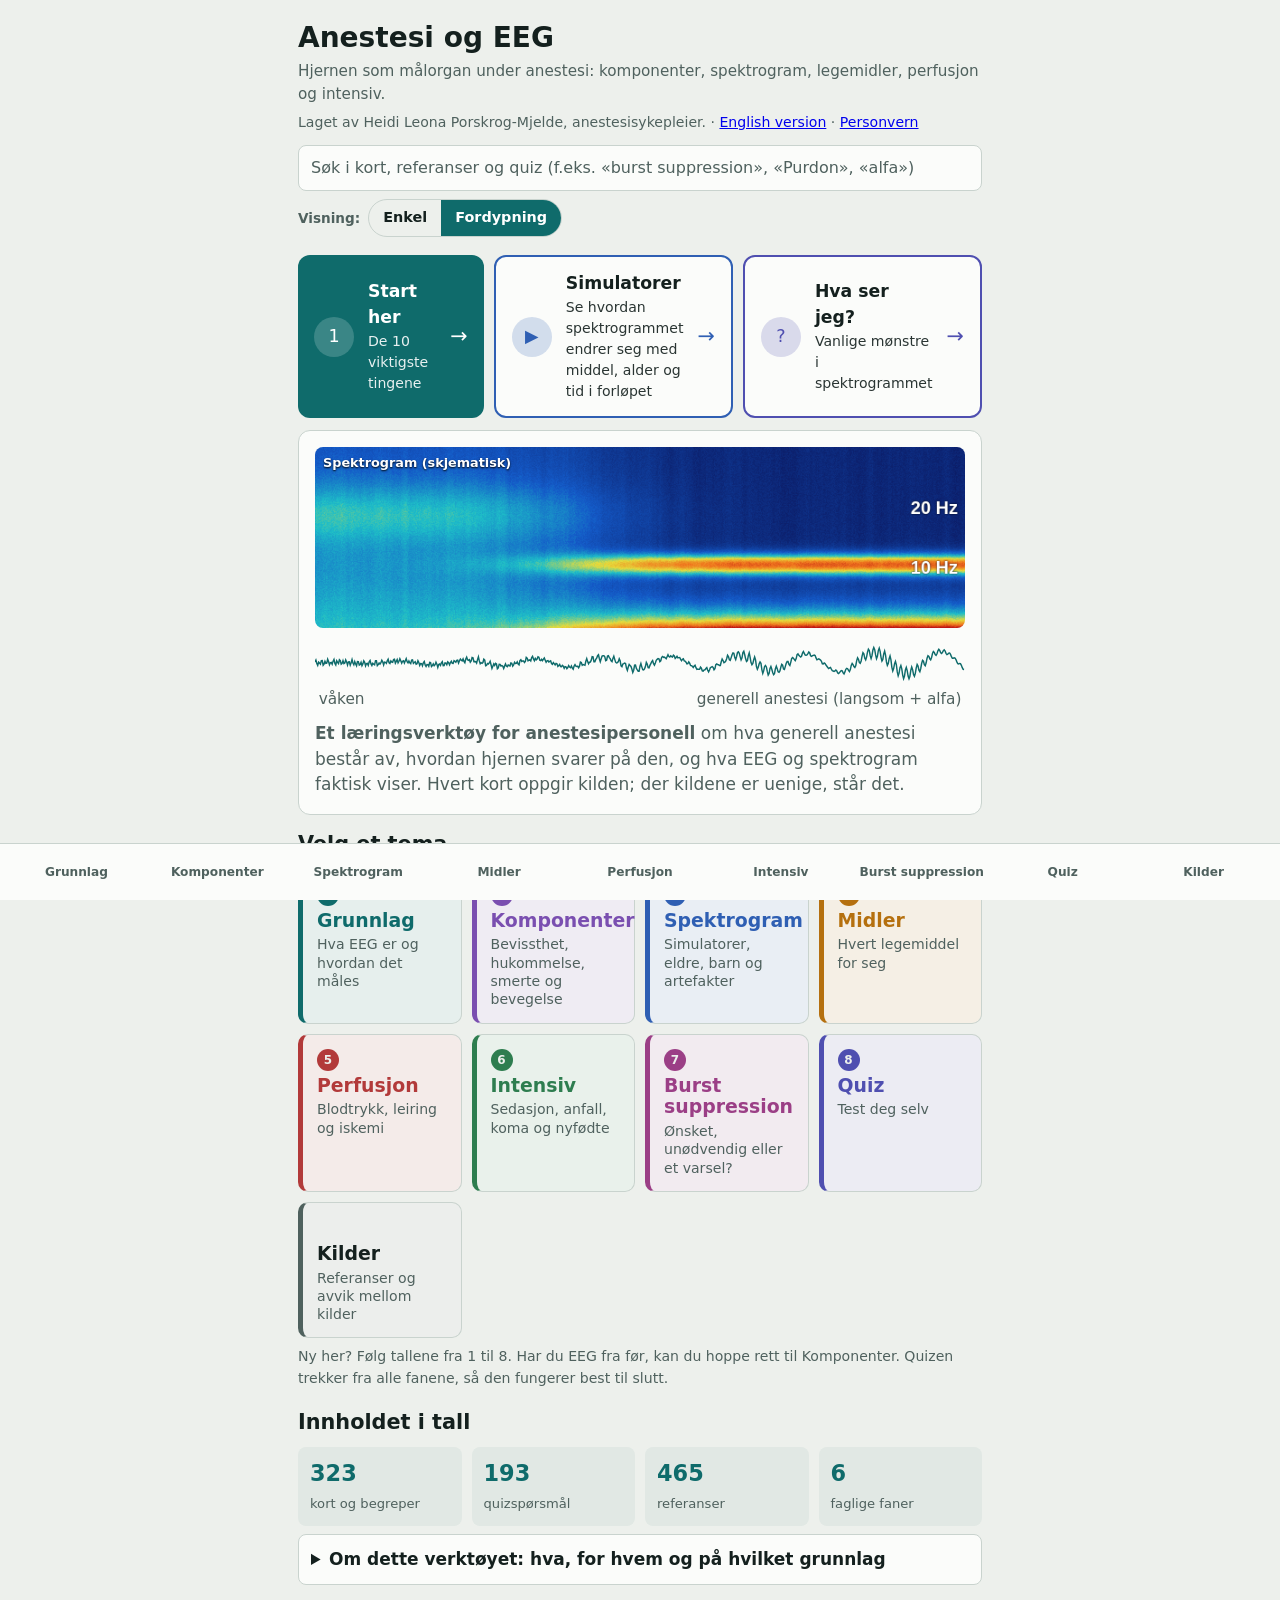
==== commit 909474af: "Add files via upload" ====
--- a/index.html
+++ b/index.html
@@ -346,7 +346,8 @@
    <li><strong>Komponentene sitter i ulike deler av nervesystemet.</strong> Bevissthet og hukommelse er hjernefunksjoner. Immobilitet under gass oppstår hovedsakelig i ryggmargen. Bevegelse, autonome responser og hjernens aktivering ved stimulering følger ikke hverandre tett.<span class="small" style="display:block;margin-top:2px">Kilder: Perouansky mfl. 2025; Sleigh mfl. 2025</span></li>
    <li><strong>Midlene treffer komponentene ulikt.</strong> Opioider demper responsen på stimulering, men endrer EEG lite og gir ikke full bevisstløshet. Muskelrelaksantia gir immobilitet uten å påvirke bevisstheten.<span class="small" style="display:block;margin-top:2px">Kilder: Kim mfl. 2025; Sleigh mfl. 2025</span></li>
    <li><strong>Samme pasient kan være «dyp» og «lett» samtidig.</strong> Under propofol kan hjernen være i burst suppression mens pasienten fortsatt beveger seg ved incision. Under relaksantia kan pasienten være bevisst uten å bevege seg: i studier med isolert underarmsteknikk svarte omtrent én av tre på beskjed.<span class="small" style="display:block;margin-top:2px">Kilder: Sleigh mfl. 2025; Linassi 2018</span></li>
-   <li><strong>Fagkildene advarer selv mot begrepet.</strong> Ett mål for anestesidybde regnes som en utilstrekkelig forenkling som fører til mange feil. Et alternativ er å spørre om hvert system er slått av, i stedet for om dybden er riktig. Norsk standard for anestesi bruker ordet uten å definere det.<span class="small" style="display:block;margin-top:2px">Kilder: Sleigh mfl. 2025; Sleigh 2011; Norsk standard for anestesi 2024</span></li>
+   <li><strong>Fagkildene advarer selv mot begrepet.</strong> Ett mål for anestesidybde regnes som en utilstrekkelig forenkling som fører til mange feil. Et alternativ er å spørre om hvert system er slått av, i stedet for om dybden er riktig.<span class="small" style="display:block;margin-top:2px">Kilder: Sleigh mfl. 2025; Sleigh 2011</span></li>
+   <li><strong>Norsk standard bruker begrepet upresist.</strong> Den sier at «monitorering av anestesidybde (f.eks. BIS og EEG) må vurderes individuelt», men ikke hvilken komponent av anestesien som menes. Samtidig nevnes bevissthet og muskelrelaksasjon hver for seg: bevissthet skal vurderes med kliniske tegn, og ved ikke-depolariserende muskelrelaksantia kreves nevromuskulær monitorering (for eksempel TOF).<span class="small" style="display:block;margin-top:2px">Kilde: Leonardsen 2024 (Norsk standard for anestesi)</span></li>
    <li><strong>EEG svarer på noen av spørsmålene, ikke alle.</strong> EEG måler hjernen. Det sier mest om bevissthet og hukommelse, og kan også vise at hjernen reagerer på smertestimulering (se Analgesi og nocisepsjon under). Bevegelse og sirkulasjon må vurderes for seg.<span class="small" style="display:block;margin-top:2px">Kilder: Sleigh 2011; García 2021; Sleigh mfl. 2025</span></li>
   </ul>
   <p><strong>Hva det betyr i praksis (tolkning ut fra kildene):</strong> Spør heller hvilken komponent du vurderer. Er pasienten bevisstløs? Er responsen på stimulering dempet? Ligger pasienten stille? Er sirkulasjonen stabil? Hvert spørsmål har sitt eget svar og sine egne tegn.</p>
@@ -380,7 +381,7 @@
   <h3>Hvilke komponenter treffer de ulike midlene?</h3>
   <div class="card">
   <p>Ingen midler treffer alle komponentene like godt, og konsentrasjonen som trengs, er ulik for hver komponent. «Ikke beskrevet» betyr at kildene her ikke omtaler det, ikke at effekten mangler.</p>
-  <div style="overflow-x:auto"><table class="mx" style="font-size:.86em;min-width:720px"><thead><tr><th></th><th>Bevissthet</th><th>Amnesi</th><th>Smerte og nocisepsjon</th><th>Immobilitet</th></tr></thead><tbody><tr><th>Propofol</th><td>Ja. 50 % uten respons på tiltale ved 2,3–3,5 µg/ml (Vuyk mfl. 2025)</td><td>Ja, ved lettere nivå enn tap av respons (Glass 1997)</td><td>Delvis. Propofol alene kan oppheve responsen på laryngoskopi, noe remifentanil alene ikke gjør (Fukuda 2025). Samspillet med opioider er markert synergistisk for analgetiske effekter (Kim mfl. 2025), og fentanyl senker propofolbehovet ved incision med ca. 80 % (Smith 1994)</td><td>Først ved høye konsentrasjoner: 15–16 µg/ml alene (Vuyk mfl. 2025; Sleigh mfl. 2025). Burst suppression kommer allerede ved ca. 5 µg/ml (Pilge 2014). Muskeltonus reduseres, men bevegelse ved kirurgisk stimulering kan forekomme (Aitkenhead kap. 3). Aitkenhead oppgir lavere tall enn Miller's (se Avvik)</td></tr><tr><th>Inhalasjonsmidler</th><td>Ja. Ca. 0,5 MAC (Perouansky mfl. 2025). MAC-awake 0,3–0,4 MAC (Morgan og Mikhail)</td><td>Ja. Ca. 0,25 MAC (Perouansky mfl. 2025)</td><td>Delvis. Virkningen i ryggmargen demper nociseptive impulser på vei oppover og tilbaketrekningsrefleksen, men hemmingen i bakhornet betyr mindre enn dempingen av motoriske signaler i forhornet (Perouansky mfl. 2025). Samspillet med opioider er markert synergistisk for analgetiske effekter (Kim mfl. 2025). Aitkenhead skriver at halotan gir anestesi uten analgesi</td><td>Ja. 1 MAC hindrer bevegelse hos 50 % og ca. 1,3 MAC hos ca. 95 % (Morgan og Mikhail), hovedsakelig via ryggmargen (Perouansky mfl. 2025, Jinks 2010). Alle gir nok muskelavslapning til nedre abdominalkirurgi ved spontan respirasjon (Aitkenhead kap. 2). Burst suppression først over ca. 1,3–1,4 MAC (Pilge 2014)</td></tr><tr><th>Lystgass</th><td>Ikke potent nok alene. MAC ca. 105 % (Morgan og Mikhail). Suppleres lystgass bare med opioid, får 1–2 % awareness (Aitkenhead kap. 2)</td><td>Amnestiske konsentrasjoner demper fryktlæring hos dyr (Mashour og Pryor 2025)</td><td>Ja. «God analgetikum, men svakt anestetikum» (Aitkenhead kap. 2). NMDA-antagonist, og 70 % lystgass reduserte opioidindusert hyperalgesi etter operasjonen (Fukuda 2025)</td><td>Bidrar additivt til MAC sammen med andre inhalasjonsmidler (Morgan og Mikhail)</td></tr><tr><th>Ketamin</th><td>Dissosiativ tilstand ved 0,6–2 µg/ml. Øynene kan være åpne (Vuyk mfl. 2025)</td><td>Mindre uttalt enn ved benzodiazepiner (Vuyk mfl. 2025). Amnesien varer ofte opptil 1 time etter at bevisstheten er tilbake (Aitkenhead kap. 3)</td><td>Ja, somatisk. Smerteterskelen heves ved 0,1 µg/ml, langt under nivået for bevisstløshet (Vuyk mfl. 2025). Demper derimot responsen på visceral stimulering dårlig, så opioid anbefales ved forventet visceral stimulering (Aitkenhead kap. 3)</td><td>Delvis. Muskeltonus øker ofte og spontane bevegelser kan forekomme, men refleksbevegelser ved kirurgi er uvanlige (Aitkenhead kap. 3). Ketamin gir ikke burst suppression (Pilge 2014)</td></tr>
+  <div style="overflow-x:auto"><table class="mx" style="font-size:.86em;min-width:720px"><thead><tr><th></th><th>Bevissthet</th><th>Amnesi</th><th>Smerte og nocisepsjon</th><th>Immobilitet</th></tr></thead><tbody><tr><th>Propofol</th><td>Ja. 50 % uten respons på tiltale ved 2,3–3,5 µg/ml (Vuyk mfl. 2025)</td><td>Ja, ved lettere nivå enn tap av respons (Glass 1997)</td><td>Delvis. Propofol alene kan oppheve responsen på laryngoskopi, noe remifentanil alene ikke gjør (Fukuda 2025). Samspillet med opioider er markert synergistisk for analgetiske effekter (Kim mfl. 2025), og fentanyl senker propofolbehovet ved incision med ca. 80 % (Smith 1994)</td><td>Først ved høye konsentrasjoner: 15–16 µg/ml alene (Vuyk mfl. 2025; Sleigh mfl. 2025). Burst suppression kommer allerede ved ca. 5 µg/ml (Pilge 2014). Muskeltonus reduseres, men bevegelse ved kirurgisk stimulering kan forekomme (Aitkenhead kap. 3). Aitkenhead oppgir lavere tall enn Miller's (se Avvik)</td></tr><tr><th>Inhalasjonsmidler</th><td>Ja. Ca. 0,5 MAC (Perouansky mfl. 2025). MAC-awake 0,3–0,4 MAC (Morgan og Mikhail). MAC-awake er konsentrasjonen der halvparten av pasientene ikke svarer på tiltale, for eksempel ikke åpner øynene (Eger 2001)</td><td>Ja. Ca. 0,25 MAC (Perouansky mfl. 2025)</td><td>Delvis. Virkningen i ryggmargen demper nociseptive impulser på vei oppover og tilbaketrekningsrefleksen, men hemmingen i bakhornet betyr mindre enn dempingen av motoriske signaler i forhornet (Perouansky mfl. 2025). Samspillet med opioider er markert synergistisk for analgetiske effekter (Kim mfl. 2025). Aitkenhead skriver at halotan gir anestesi uten analgesi</td><td>Ja. 1 MAC hindrer bevegelse hos 50 % og ca. 1,3 MAC hos ca. 95 % (Morgan og Mikhail), hovedsakelig via ryggmargen (Perouansky mfl. 2025, Jinks 2010). Alle gir nok muskelavslapning til nedre abdominalkirurgi ved spontan respirasjon (Aitkenhead kap. 2). Burst suppression først over ca. 1,3–1,4 MAC (Pilge 2014)</td></tr><tr><th>Lystgass</th><td>Ikke potent nok alene. MAC ca. 105 % (Morgan og Mikhail). Suppleres lystgass bare med opioid, får 1–2 % awareness (Aitkenhead kap. 2)</td><td>Amnestiske konsentrasjoner demper fryktlæring hos dyr (Mashour og Pryor 2025)</td><td>Ja. «God analgetikum, men svakt anestetikum» (Aitkenhead kap. 2). NMDA-antagonist, og 70 % lystgass reduserte opioidindusert hyperalgesi etter operasjonen (Fukuda 2025)</td><td>Bidrar additivt til MAC sammen med andre inhalasjonsmidler (Morgan og Mikhail)</td></tr><tr><th>Ketamin</th><td>Dissosiativ tilstand ved 0,6–2 µg/ml. Øynene kan være åpne (Vuyk mfl. 2025)</td><td>Mindre uttalt enn ved benzodiazepiner (Vuyk mfl. 2025). Amnesien varer ofte opptil 1 time etter at bevisstheten er tilbake (Aitkenhead kap. 3)</td><td>Ja, somatisk. Smerteterskelen heves ved 0,1 µg/ml, langt under nivået for bevisstløshet (Vuyk mfl. 2025). Demper derimot responsen på visceral stimulering dårlig, så opioid anbefales ved forventet visceral stimulering (Aitkenhead kap. 3)</td><td>Delvis. Muskeltonus øker ofte og spontane bevegelser kan forekomme, men refleksbevegelser ved kirurgi er uvanlige (Aitkenhead kap. 3). Ketamin gir ikke burst suppression (Pilge 2014)</td></tr>
 <tr><th>Tiopental</th><td>Ja, potent hypnotikum (Aitkenhead kap. 3)</td><td>Mindre uttalt enn ved benzodiazepiner (Vuyk mfl. 2025)</td><td>Nei. Dårlig analgetisk effekt, og i subanestetiske konsentrasjoner senkes smerteterskelen (antanalgetisk), som kan gi uro etter operasjonen (Aitkenhead kap. 3)</td><td>Dårlig. Kirurgisk anestesi krever store doser, og som eneste middel gir tiopental dårlig muskelavslapning og hyppige bevegelser ved kirurgisk stimulering (Aitkenhead kap. 3). Barbiturater virker i større grad over ryggmargsnivå (Perouansky mfl. 2025)</td></tr><tr><th>Dexmedetomidin</th><td>Vekkbar sedasjon ved 0,2–0,3 ng/ml, ikke-vekkbar over ca. 1,9 ng/ml (Ebert 2000)</td><td>Svikt i innkoding (Mashour og Pryor 2025). Pasienter på intensiv husket mer enn med propofol (Vuyk mfl. 2025)</td><td>Ja, via α2-reseptorer i ryggmargens bakhorn (Vuyk mfl. 2025)</td><td>Ikke beskrevet for dexmedetomidin. Klonidin alene gir ikke immobilitet (Hendrickx 2008)</td></tr><tr><th>Midazolam</th><td>Hypnose og amnesi ved 100–200 ng/ml (Vuyk mfl. 2025)</td><td>Ja, anterograd. Retrograd hukommelse påvirkes ikke (Vuyk mfl. 2025)</td><td>Ikke beskrevet som effekt i kildene</td><td>Nei. Midazolam alene kan ikke fjerne bevegelse ved smertestimuli (Hendrickx 2008)</td></tr><tr><th>Opioider</th><td>Nei, ikke fullstendig. Høye doser kan stoppe pusten uten bevissthetstap (Fukuda 2025)</td><td>Påvirker kognisjonen bare delvis, derav awareness ved høydose opioid (Brown 2010)</td><td>Ja. Fentanyl C50 ca. 2 ng/ml for analgesi (Kim mfl. 2025)</td><td>Senker MAC, men med et tak. Gir ikke full immobilitet alene (Fukuda 2025, Hendrickx 2008)</td></tr></tbody></table></div>
   <p class="small">Konsentrasjonene gjelder midlet alene hos voksne og er populasjonsverdier. Kombinasjoner endrer dem mye, særlig opioid sammen med hypnotika (se Midler-fanen og Hendrickx 2008).</p>
   <h4 style="margin-top:14px">Propofol og gass gir immobilitet på ulike måter</h4>
@@ -407,7 +408,7 @@
   <div class="card" style="border-left:4px solid var(--accent,#0F6B6B)"><h3>Bevegelse handler mest om ryggmarg og analgesi</h3>
   <ul>
    <li><strong>Refleks og styrt bevegelse behandles ulikt.</strong> En refleks på smerte går i ryggmargen. En styrt bevegelse krever at pasienten er tilkoblet bevisst og vil noe. Med isolert underarm får pasienten en kommando. Styrt respons: mer hypnotikum. Refleks: mer analgesi. Dette gjelder armen som er skjermet for muskelrelaksans, ikke all bevegelse under anestesi.<span class="small" style="display:block;margin-top:2px">Kilde: Sleigh mfl. 2025, boks 36.2. Se <button type="button" class="linkbtn" data-jumptab="p-comp" data-jumpsub="move" data-jumpcard="Refleks eller styrt bevegelse?">«Refleks eller styrt bevegelse?»</button></span></li>
-   <li><strong>Immobilitet oppstår i ryggmargen, ikke i hjernebarken.</strong> Rotter med og uten forhjerne trengte like mye isofluran for å ligge i ro ved halekneip. Hos sju rotter ble forhjernen med hjernebarken sugd bort, med et snitt like foran colliculi i midthjernen. Hjernestamme og ryggmarg var igjen. Rottene beveget seg fortsatt når halen ble klemt, og MAC var uendret i opptil 11 timer (ca. 1,3 %). Det som holder pasienten i ro, virker altså lenger ned, mest i ryggmargen. Hjernestammen påvirker likevel MAC gjennom nedadgående baner, og MAC sier ingenting om bevissthet.<span class="small" style="display:block;margin-top:2px">Kilder: Rampil, Mason og Singh. Anesthesiology 1993;78:707–712 (dyreforsøk, 14 rotter); Jinks mfl. 2010. Se <button type="button" class="linkbtn" data-jumptab="p-comp" data-jumpsub="move" data-jumpcard="Rotter uten forhjerne beveger seg fortsatt: hvor i hjernestammen påvirkes MAC? (Jinks 2010)">«Rotter uten forhjerne beveger seg fortsatt: hvor i hjernestammen påvirkes MAC? (Jinks 2010)»</button></span></li>
+   <li><strong>Immobilitet oppstår i ryggmargen, ikke i hjernebarken.</strong> Rotter med og uten forhjerne trengte like mye isofluran for å ligge i ro når halen ble klemt med en tang. Slik måles MAC vanligvis hos dyr. Hos sju rotter ble forhjernen med hjernebarken sugd bort, med et snitt like foran colliculi i midthjernen. Hjernestamme og ryggmarg var igjen. Rottene beveget seg fortsatt når halen ble klemt, og MAC var uendret i opptil 11 timer (ca. 1,3 %). Det som holder pasienten i ro, virker altså lenger ned, mest i ryggmargen. Hjernestammen påvirker likevel MAC gjennom nedadgående baner, og MAC sier ingenting om bevissthet.<span class="small" style="display:block;margin-top:2px">Kilder: Rampil, Mason og Singh. Anesthesiology 1993;78:707–712 (dyreforsøk, 14 rotter); Jinks mfl. 2010. Se <button type="button" class="linkbtn" data-jumptab="p-comp" data-jumpsub="move" data-jumpcard="Rotter uten forhjerne beveger seg fortsatt: hvor i hjernestammen påvirkes MAC? (Jinks 2010)">«Rotter uten forhjerne beveger seg fortsatt: hvor i hjernestammen påvirkes MAC? (Jinks 2010)»</button></span></li>
    <li><strong>Ingen bevegelse betyr ikke bevisstløs.</strong> En betydelig andel av awareness-rapportene kommer fra pasienter uten muskelrelaksans. Isolert underarm underestimerer tilkoblet bevissthet.<span class="small" style="display:block;margin-top:2px">Kilde: Sleigh mfl. 2025. Se <button type="button" class="linkbtn" data-jumptab="p-comp" data-jumpsub="move" data-jumpcard="Refleks eller styrt bevegelse?">«Refleks eller styrt bevegelse?»</button></span></li>
    <li><strong>Lettere hypnose krever at analgesien vurderes.</strong> Når EEG-styring ga mindre gass med samme opioiddose, beveget flere seg (22,3 % mot 15,4 %). Uten muskelrelaksans er det i praksis analgesien som holder pasienten i ro. (tolkning ut fra kildene)<span class="small" style="display:block;margin-top:2px">Kilde: Wildes 2019 (ENGAGES). Se <button type="button" class="linkbtn" data-jumptab="p-comp" data-jumpsub="move" data-jumpcard="Refleks eller styrt bevegelse?">«Refleks eller styrt bevegelse?»</button></span></li>
    <li><strong>Ulike stimuli krever ulike doser.</strong> Fentanyl trenger ca. 2 ng/ml for analgesi, men ca. 15 ng/ml for å fjerne responsen på laryngoskopi. MAC og C50 er doser der halvparten fortsatt beveger seg. Doser derfor like over 95 %-isobolen.<span class="small" style="display:block;margin-top:2px">Kilde: Kim mfl. 2025. Se <button type="button" class="linkbtn" data-jumptab="p-comp" data-jumpsub="move" data-jumpcard="Refleks eller styrt bevegelse?">«Refleks eller styrt bevegelse?»</button></span></li>
@@ -456,7 +457,12 @@
    <li><strong>Situasjonen:</strong> blodtrykk og puls stiger etter en tid med oppblåst mansjett. Kirurgen ønsker det ikke, og det løses ofte ved å øke narkosen. Forfatteren av appen mener at problemet sjelden er hypnosen, men iskemiresponsen.</li>
    <li><strong>Mansjettsmerte gir sympatikusaktivering.</strong> Blodtrykket stiger gradvis, etter varierende tid. Smerten går hovedsakelig i umyeliniserte C-fibre, og noradrenalin i plasma stiger sammen med blodtrykket.<span class="small" style="display:block;margin-top:2px">Kilde: Deloughry og Griffiths 2009</span></li>
    <li><strong>Det skjer også ved nok hypnose.</strong> Med sevofluran til BIS 40–60 og remifentanil hele tiden fikk likevel 56 % blodtrykksstigning på minst 30 %. Lidokain 1,5 mg/kg eller ketamin 0,2 mg/kg 10 minutter før oppblåsing senket andelen til 16 og 12 %, og det gikk mindre remifentanil.<span class="small" style="display:block;margin-top:2px">Kilde: Kim 2022 (RCT, 75 pasienter)</span></li>
+   <li><strong>Magnesium virket like godt som ketamin.</strong> Ved kneoperasjon med sevofluran, BIS rundt 40 og uten opioid fikk 63 % blodtrykksstigning på over 30 % etter 70 minutter med mansjett. Magnesium 30 mg/kg eller ketamin 0,25 mg/kg før oppblåsing senket andelen til 22 og 19 %. Begge er NMDA-antagonister. Hos rotter dempet begge c-fos i ryggmargen, noe som tyder på mindre smerteoverføring. Magnesiumdosen var valgt uten dosestudie.<span class="small" style="display:block;margin-top:2px">Kilde: Lee 2006 (RCT, 81 pasienter, og rotteforsøk)</span></li>
+   <li><strong>Mer gass stoppet ikke stigningen, lav dose ketamin dempet den.</strong> Under enfluran og lystgass fikk 28 pasienter ketamin 0,1 mg/kg eller saltvann før mansjetten. Enfluran ble skrudd opp i begge gruppene, men systolisk trykk steg likevel bare i kontrollgruppen. To pasienter der trengte fentanyl selv med 3 % enfluran. Andelen med over 30 % stigning etter 60 minutter var 29 mot 7 %, men forskjellen var ikke statistisk sikker. Studien var liten og målte ikke hypnose med EEG.<span class="small" style="display:block;margin-top:2px">Kilde: Park 2007 (RCT, 28 pasienter)</span></li>
+   <li><strong>Dypere anestesi hjelper dårlig.</strong> Puls og blodtrykk kan stige etter 30–60 minutter med mansjett og holder seg til mansjetten slippes. Stigningen svarer dårlig på smertestillende og dypere anestesi. Det eneste som virker sikkert, er å slippe mansjetten. Smerten er vanligst under narkose (53–67 %) og ved inngrep på bena.<span class="small" style="display:block;margin-top:2px">Kilde: Kumar 2016 (oversikt)</span></li>
+   <li><strong>Ingen midler gir full effekt.</strong> Ketamin, deksmedetomidin, magnesium, klonidin og remifentanil er prøvd og kan dempe stigningen. Ved spinal er lokalanestesi på huden, bredere mansjett med lavere trykk og tillegg av opioid, klonidin eller adrenalin prøvd.<span class="small" style="display:block;margin-top:2px">Kilde: Kumar 2016 (oversikt)</span></li>
    <li><strong>Også andre midler virker.</strong> Lavdose ketamin, klonidin før operasjonen og gabapentin har vist effekt.<span class="small" style="display:block;margin-top:2px">Kilde: Deloughry og Griffiths 2009 (oversikt)</span></li>
+   <li><strong>Klonidin har en bakside når mansjetten slippes.</strong> Ved spinalanestesi fikk 24 pasienter klonidin ca. 5 µg/kg som tablett en time før, eller ingen premedikasjon. Klonidin senket andelen med mansjettsmerte fra 75 til 33 %. Men da mansjetten ble sluppet, falt middeltrykket mer (til 65 mot 76 mmHg), og bunnen kom senere (etter 140 mot 53 sekunder). Noradrenalin steg ikke slik det gjorde i kontrollgruppen. Studien var liten, og pasientene ble fordelt etter operasjonsdato.<span class="small" style="display:block;margin-top:2px">Kilde: Maruyama 2004 (24 pasienter)</span></li>
    <li><strong>Tolkning ut fra kildene:</strong> viser EEG nok hypnose, treffer mer hypnotikum ikke mekanismen. Midler mot iskemismerten og den sentrale sensitiseringen (ketamin, lidokain, α<sub>2</sub>-agonist) passer bedre.</li>
    <li><strong>Forbehold:</strong> Li 2020 og Kim 2022 er små enkeltsenterstudier. Kim 2022 justerte remifentanil etter blodtrykket, noe som kan ha påvirket resultatet.</li>
   </ul>
@@ -466,15 +472,15 @@
    <li><strong>Remifentanil uten relaksans er bare delvis dokumentert.</strong> Hos barn på 2–9 år med propofol 3 mg/kg ga remifentanil 3,04 µg/kg utmerkede intubasjonsforhold hos halvparten (ED50). Vanligste bivirkning var vanskelig maskeventilasjon (4 av 27 barn, 15 %). Studien var liten og fant ikke dosen som virker hos nesten alle.<span class="small" style="display:block;margin-top:2px">Kilde: Ono 2018</span></li>
    <li><strong>Tolkning ut fra kildene:</strong> intubasjon og munnsperre er to ulike stimuli på ulike tidspunkter, og ulike stimuli krever ulike doser. En dose som dekker intubasjonen, sier ikke i seg selv noe om behovet når munnsperren legges inn. Viser EEG at barnet sover, er bevegelse og brekninger ved munnsperren et spørsmål om analgesi og refleksdemping, ikke om mer hypnotikum.<span class="small" style="display:block;margin-top:2px">Kilde: Kim mfl. 2025</span></li>
   </ul>
-  <span class="tag">Klinisk erfaring fra forfatteren av appen</span> <span class="tag">Randolph 2011, Lu 2022, Li 2020, Deloughry og Griffiths 2009, Kim 2022, Ono 2018</span></div>
+  <span class="tag">Klinisk erfaring fra forfatteren av appen</span> <span class="tag">Randolph 2011, Lu 2022, Li 2020, Deloughry og Griffiths 2009, Kim 2022, Kumar 2016, Lee 2006, Maruyama 2004, Park 2007, Ono 2018</span></div>
   <h3>Rotter uten forhjerne beveger seg fortsatt: hvor i hjernestammen påvirkes MAC? (Jinks 2010)</h3>
   <div class="card">
-  <p>Voksne hannrotter fikk isofluran. MAC ble målt med halekneip og EMG i bakbenet før og minst 90 minutter etter ett snitt gjennom hjernestammen på ulike nivåer, eller etter at lillehjernen var fjernet. I tillegg ble den mesencefale lokomotoriske regionen (MLR) i midthjernen slått ut med lidokain, og nervecellene der ble registrert.<span class="small" style="display:block;margin-top:2px">Kilde: Jinks et al. Anesthesiology 2010;112:316–324</span></p>
+  <p>Voksne hannrotter fikk isofluran. MAC ble målt ved å klemme halen med en tang og registrere EMG i bakbenet før og minst 90 minutter etter ett snitt gjennom hjernestammen på ulike nivåer, eller etter at lillehjernen var fjernet. I tillegg ble den mesencefale lokomotoriske regionen (MLR) i midthjernen slått ut med lidokain, og nervecellene der ble registrert.<span class="small" style="display:block;margin-top:2px">Kilde: Jinks et al. Anesthesiology 2010;112:316–324</span></p>
   <ul>
    <li><strong>Hjernebarken trengs ikke for bevegelse, men hjernestammen holder MAC oppe.</strong> Da forhjernen ble fjernet med sug hos sju rotter, var MAC uendret (ca. 1,3 %) i opptil 11 timer. Kronisk overskåret ryggmarg senker derimot MAC med ca. 50 %, og når isofluran bare når ryggmargen, faller MAC med over 30 %. Hjernestammen motvirker altså dempingen i ryggmargen.<span class="small" style="display:block;margin-top:2px">Kilder: Rampil, Mason og Singh 1993; Jinks 2010</span></li>
    <li><strong>Hvor man skjærer, betyr mye for MAC.</strong> Intakt MAC var 1,3 %. Snitt i pons og ved obex senket MAC tydelig (til 60, 55 og 40 % av intakt verdi). Snitt midt i colliculi og midt i medulla endret lite (90 og 91 %), men midt i medulla ga bare svake enkeltbevegelser. Uten lillehjernen var MAC uendret (ikke signifikant).</li>
    <li><strong>MLR i midthjernen driver bevegelsen.</strong> Lidokain i MLR på begge sider senket MAC med 32 % i 20–60 minutter. Injeksjoner like over og under MLR hadde ingen effekt.</li>
-   <li><strong>Isofluran demper nevronene i MLR.</strong> Ved 1,2 MAC svarte de på kraftig halekneip med bare 13 % av aksjonspotensialene uten isofluran.</li>
+   <li><strong>Isofluran demper nevronene i MLR.</strong> Ved 1,2 MAC svarte de på kraftig klemming av halen med bare 13 % av aksjonspotensialene uten isofluran.</li>
    <li><strong>MAC er summen av ryggmarg og nedadgående baner.</strong> MLR driver bevegelseskretsene i ryggmargens forhorn, der gassene ser ut til å gi immobilitet. RVM hemmer smerteoverføringen, mens MdD i nedre medulla fremmer den (forfatternes modell).</li>
    <li><strong>Studien sier ingenting om bevissthet.</strong> Den handler om immobilitet, og MAC måler ikke bevissthet (se komponenten Akinesi).</li>
    <li><strong>Forbehold:</strong> bare rotter og isofluran. Hodet var fiksert. RVM ble ikke selektivt ødelagt. Traume fra snittet kan i prinsippet påvirke MAC, men forfatterne mener det ikke forklarer funnene. Studien er finansiert av NIH.</li>
@@ -711,7 +717,7 @@
   <ul>
    <li><strong>Avklart, deteksjon:</strong> strukturert Brice-intervju gir konsekvent ca. 1–2 per 1000 (eller høyere), mens spontane rapporter, kvalitetsdata og uspesifikke spørreskjemaer gir en størrelsesorden lavere (tabell 1 i artikkelen). I én populasjon på ca. 19 000 pasienter fant Brice-intervjuet 19 sikre tilfeller, bare 3 av dem ble rapportert spontant, og ingen spontane tilfeller ble oversett av intervjuet.</li>
    <li><strong>Avklart, awareness uten erindring er vanligere enn med:</strong> bevissthet og hukommelse er atskillelige prosesser, og dosen for bevisstløshet er høyere enn dosen for amnesi. IFT-studier: 42 % responderte 2–5 minutter etter innledning (Tunstall og Sheikh, 113 pasienter) og 97 % etter hudinsisjon (King 1993), ingen med eksplisitt erindring.</li>
-   <li><strong>Avklart, BIS:</strong> fem randomiserte studier gir samme bilde: BIS er bedre enn kliniske tegn alene (B-Aware, og ved TIVA), men ikke bedre enn alarm på endetidal gass (B-Unaware, BAG-RECALL, Michigan Awareness Control Study).</li>
+   <li><strong>Avklart, BIS:</strong> fem randomiserte studier gir samme bilde: BIS er bedre enn kliniske tegn alene (B-Aware, og ved TIVA), men ikke bedre enn alarm på endetidal gass (B-Unaware, BAG-RECALL, Michigan Awareness Control Study). I B-Aware fikk 2 pasienter (0,17 %) awareness med BIS mot 11 (0,91 %) med klinisk overvåking. I den eneste store studien med propofol-TIVA (Zhang 2011) falt andelen fra 0,65 % til 0,14 % med BIS.<span class="small" style="display:block;margin-top:2px">Kilde: Sleigh mfl. 2025 (tabell 36.4)</span></li>
    <li><strong>Avklart, relaksantia:</strong> både forekomst og plagsom awareness er høyere med nevromuskulær blokade (Sandin: 0,18 % mot 0,1 %; NAP5). Forfatterne mener at å unngå eller begrense relaksantia kan være det mest effektive tilgjengelige tiltaket mot traumatisk awareness.</li>
    <li><strong>Uavklart, sanne mot falske rapporter:</strong> Brice-spørsmålene er ikke psykometrisk validert og kan «elicit false reports or memories». Mange rapporterer awareness først ved senere intervjuer. Å skille sanne fra falske rapporter er vanskelig, og eksperter er ofte uenige om «mulig» awareness. De fleste drømmerapporter er trolig urelatert til awareness og skjer sannsynligvis i oppvåkningen (Leslie 2007 og 2009), men Samuelsson 2008 fant awareness 19 ganger vanligere blant pasienter som rapporterte drøm, så forholdet er uavklart.</li>
    <li><strong>Uavklart, IFT som egen tilstand:</strong> forfatterne mener at en entydig IFT-respons bør regnes som bevissthet inntil det motsatte er vist. Pandit foreslår en «tredje tilstand» («dysanaesthesia») der pasienten følger en enkel kommando uten et bevisst selv, men uten data.</li>
@@ -741,7 +747,7 @@
    <li><strong>Ketamin gir theta og gamma, og alfa flytter seg ikke fram.</strong> Frontal theta stiger (fra 0,64 til 4,25 dB), bakre alfa avtar uten å flytte seg fram, og gamma og delta øker. Målt med dybdeelektroder hos ti epilepsipasienter ga subanestetisk ketamin mer gamma frontalt og i cingulum, lavere alfa nesten overalt og en 3–4 Hz-rytme i posteromedial kortex.<span class="small" style="display:block;margin-top:2px">Kilder: Vlisides 2017, Tian 2023</span></li>
    <li><strong>Propofol oppå ketamin reverserer mye av ketaminbildet.</strong> Gammaøkningen frontalt og alfafallet gikk tilbake i de fleste områdene. Occipital alfa falt derimot videre, og 3–4 Hz økte mer. Studien oppga ingen p-verdier.<span class="small" style="display:block;margin-top:2px">Kilde: Tian 2023</span></li>
    <li><strong>Xenon er en tredje variant.</strong> Alle tre midlene ga mer langsom aktivitet, men i ulik grad: 24,3 langsomme bølger per minutt med xenon, 12,8 med propofol og 2,8 med ketamin. Gamma falt med xenon og økte med ketamin. Bare seks deltakere per middel.<span class="small" style="display:block;margin-top:2px">Kilde: Sarasso 2015</span></li>
-   <li><strong>Stigende frontal theta kan varsle anestetisk ketamindose.</strong> Frontale kanaler er trolig nok til å se det. Dette er et forslag, og alle studiene er små, med friske frivillige eller epilepsipasienter.<span class="small" style="display:block;margin-top:2px">Kilde: Vlisides 2017</span></li>
+   <li><strong>Mer theta frontalt kan bety at ketamindosen er høy nok til anestesi.</strong> Theta steg tydelig ved anestesidose, men ikke ved lav dose. Forfatterne mener derfor at monitorer med bare frontale elektroder trolig kan se det. Dette er et forslag og ikke prøvd ut klinisk. Studiene er små og gjort på friske frivillige og epilepsipasienter.<span class="small" style="display:block;margin-top:2px">Kilder: Vlisides 2017, Tian 2023</span></li>
   </ul>
   <p class="small">Studiene i detalj: <button type="button" class="linkbtn" data-jumptab="p-comp" data-jumpsub="consc" data-jumpcard="Propofol med 64-kanals EEG: hva som skjer i det bevisstheten tapes og kommer tilbake (Purdon 2013)">Purdon 2013</button> <button type="button" class="linkbtn" data-jumptab="p-comp" data-jumpsub="consc" data-jumpcard="Ketamin alene med høy-tetthets EEG: theta og tap av fremre-til-bakre alfa-kobling (Vlisides 2017)">Vlisides 2017</button> <button type="button" class="linkbtn" data-jumptab="p-comp" data-jumpsub="consc" data-jumpcard="Ketamin målt inne i hjernen: frontal gamma, 3 Hz og samspill med propofol (Tian 2023)">Tian 2023</button> <button type="button" class="linkbtn" data-jumptab="p-comp" data-jumpsub="consc" data-jumpcard="Kompleksitet i hjernebarken under propofol, xenon og ketamin (Sarasso 2015)">Sarasso 2015</button></p>
   <span class="tag">Purdon 2013</span> <span class="tag">Vlisides 2017</span> <span class="tag">Tian 2023</span> <span class="tag">Sarasso 2015</span>
@@ -853,7 +859,7 @@
    <li><strong>Theta er hovedsignaturen:</strong> frontal theta-effekt (4–8 Hz) steg fra 0,64 dB (våken) til 4,25 dB under ketaminanestesi (subanestetisk 0,60, oppvåkning 0,68; p &lt; 0,001), og var forhøyet både frontalt og posteriort. Forfatterne viser til Dominos første ketaminstudie fra 1965, som beskrev «thetalike waves» ved komadoser.</li>
    <li><strong>Alfa faller, ingen anteriorisering:</strong> posterior alfa avtok gradvis fra subanestetisk dose, og alfa flyttet seg ikke frontalt slik den gjør under propofol. Gamma og delta økte under anestesi.</li>
    <li><strong>Konnektivitet:</strong> fase-låsing (wPLI) skiftet fra alfa til theta under anestesi, med høyest theta-kobling innen fremre områder (0,23) og mellom fremre og bakre (0,22). Rettet alfa-konnektivitet fra fremre til bakre områder (dPLI) var lavest under anestesi (0,028) og var uendret ved subanestetisk dose, så tapet så ut til å være doseavhengig. Alt vendte tilbake mot utgangsnivå ved oppvåkning.</li>
-   <li><strong>Forfatternes tolkning:</strong> økt theta-effekt og theta-kobling sammen med tap av fremre-til-bakre alfa-kobling kan speile en nettverksubalanse, uttrykkelig kalt spekulativt. Klinisk foreslår de at økende frontal theta kan varsle anestetisk ketamindose, og at frontale kanaler alene trolig er nok til å se den.</li>
+   <li><strong>Forfatternes tolkning:</strong> økt theta-effekt og theta-kobling sammen med tap av fremre-til-bakre alfa-kobling kan speile en nettverksubalanse, uttrykkelig kalt spekulativt. Klinisk foreslår de at mer theta frontalt kan bety at ketamindosen er høy nok til anestesi, og at frontale elektroder alene trolig er nok til å se det.</li>
    <li><strong>Sammenheng med propofol:</strong> tap av frontal-til-parietal kobling er beskrevet for propofol, sevofluran og ketamin (Lee 2013, Mashour 2013), men subanestetisk ketamin forstyrrer også frontoparietal kobling hos våkne (Muthukumaraswamy 2015), så koblingstapet er ikke nødvendigvis det samme som bevissthetstap. Forfatterne mener graden av tap, ikke tilstedeværelsen, kan være det som skiller.</li>
    <li><strong>Forbehold:</strong> ti deltakere, subanestetisk infusjon rett før bolus kan ha påvirket anestesifasen, 86–91 av 128 kanaler ble beholdt, ondansetron og skopolamin ble gitt, gamma ble ikke analysert for konnektivitet på grunn av mulig EMG, og spektral- og konnektivitetsanalysene bygde på ulik artefaktrensing. Ingen interessekonflikter oppgitt, finansiert av NIH.</li>
   </ul>
@@ -1469,6 +1475,26 @@
    <li><strong>Hva det betyr (tolkning ut fra kildene):</strong> MAC-tall og indeksverdier fra voksne kan ikke overføres direkte til de minste. Rå-EEG og spektrogram må leses med kunnskap om hva som er normalt for alderen (se kortene om spedbarn over).<span class="small" style="display:block;margin-top:2px">Kilder: Vutskits mfl. 2025; Cornelissen 2018</span></li>
   </ul>
   <span class="tag">Vutskits mfl. 2025</span></div>
+  <h3>Hjernen i utvikling: kan narkose skade den? (Vutskits mfl. 2025)</h3>
+  <div class="card">
+  <p>Kort svar: dyreforsøk viser skade, men studier hos barn gir ikke klar støtte for at narkose i seg selv skader hjernen. Kortet forklarer hvorfor spørsmålet stilles, og hva vi vet.</p>
+  <p class="small" style="margin:8px 0 2px;font-weight:600">Fra umoden hjerne til mulig skade</p><div class="nchain" role="group" aria-label="Fra umoden hjerne til mulig skade"><div class="ncrow"><button type="button" class="ncnode" data-k="0" aria-expanded="false"><span class="ncn">1</span><span>Hjernen vokser raskt<small>3. trimester til de første leveårene</small></span></button><span class="ncout"></span></div><div class="ncarr" aria-hidden="true">↓</div><div class="ncrow"><button type="button" class="ncnode" data-k="1" aria-expanded="false"><span class="ncn">2</span><span>Aktivitet styrer koblingene<small>kritiske perioder</small></span></button><span class="ncout"></span></div><div class="ncarr" aria-hidden="true">↓</div><div class="ncrow"><button type="button" class="ncnode" data-k="2" aria-expanded="false"><span class="ncn">3</span><span>GABA virker annerledes<small>eksiterende i den umodne hjernen</small></span></button><span class="ncout"></span></div><div class="ncarr" aria-hidden="true">↓</div><div class="ncrow"><button type="button" class="ncnode" data-k="3" aria-expanded="false"><span class="ncn">4</span><span>Narkosemidler endrer aktiviteten<small>GABA-agonister og NMDA-antagonister</small></span></button><span class="ncout"></span></div><div class="ncarr" aria-hidden="true">↓</div><div class="ncrow"><button type="button" class="ncnode" data-k="4" aria-expanded="false"><span class="ncn">5</span><span>Dyr: celledød<small>mennesker: usikkert</small></span></button><span class="ncout">usikker betydning hos barn</span></div><div class="ncpanel" aria-live="polite">Trykk på et trinn for å lese kort om det.</div><span class="small" style="display:block;margin-top:4px">Kilder: Vutskits mfl. 2025; Ben-Ari 2002</span></div><script type="application/json" class="ncdata">{"more": "Les mer", "n": [{"t": "Hjernen vokser raskt", "x": "Fra begynnelsen av tredje trimester til de første leveårene vokser hjernen raskt, og det dannes mengder av synapser mellom nervecellene.", "j": []}, {"t": "Aktivitet styrer koblingene", "x": "Nerveaktivitet styrer hvordan nettverkene kobles, særlig i kritiske perioder der hjernen er avhengig av stimuli for å utvikle seg.", "j": []}, {"t": "GABA virker annerledes", "x": "I umodne nerveceller er det mye klorid inne i cellen, fordi transportøren NKCC1 dominerer. Når GABA-A-kanalen åpnes, strømmer klorid ut, og cellen depolariseres. GABA kan da både eksitere og dempe signaler, og denne aktiviteten hjelper nervecellene å vokse og danne synapser. Senere tar KCC2 over og pumper klorid ut, og GABA blir hemmende. Hos nyfødte rotter ga diazepam både økt og redusert aktivitet. Midler som forsterker GABA, griper altså inn i et signal med en annen oppgave enn hos voksne (tolkning ut fra kildene).", "j": []}, {"t": "Narkosemidler endrer aktiviteten", "x": "Legemidler som forstyrrer den normale aktiviteten i denne perioden, kan forstyrre utviklingen. I dyreforsøk er effekten størst med GABA-agonister og NMDA-antagonister: propofol, benzodiazepiner, inhalasjonsmidler og ketamin. For α2-agonister er funnene motstridende.", "j": []}, {"t": "Dyr: celledød", "x": "Hos dyr, fra rundormer til aper, ses celledød i nerve- og gliaceller og endrede dendritter, mest i den mest umodne hjernen. Noen dyreforsøk viser dårligere læring, men ikke alle. Hos mennesker er sammenhengen usikker og kan skyldes andre faktorer.", "j": []}]}</script>
+  <ul>
+   <li><strong>FDA advarte i 2016.</strong> Risikoen kan være større ved lange og gjentatte narkoser hos barn under 3 år. Advarselen er omstridt fordi den bygger på dyreforsøk og få studier hos mennesker.<span class="small" style="display:block;margin-top:2px">Kilde: Vutskits mfl. 2025</span></li>
+   <li><strong>Dyreforsøk kan ikke overføres direkte.</strong> Utviklingstrinn er vanskelige å sammenligne mellom arter, og kirurgi og forstyrret homeostase spiller inn. Menneskehjernen utvikler seg og kompenserer over lengre tid, og gener og miljø betyr mye.<span class="small" style="display:block;margin-top:2px">Kilde: Vutskits mfl. 2025</span></li>
+   <li><strong>Celledøden er liten og forklarer ikke nødvendigvis svikten.</strong> Under 2 % av cellene viste tegn til apoptose, og antallet nerveceller ble ikke mindre. Både korte og lange eksponeringer ga apoptose, men bare lange ga læringssvikt. Hos nyfødte rotter ga isofluran apoptose hos begge kjønn, men atferdsendringer bare hos hannene.<span class="small" style="display:block;margin-top:2px">Kilde: Vutskits og Xie 2016 (oversikt)</span></li>
+   <li><strong>Synapsene påvirkes ulikt etter alder.</strong> Tidlig i hjernens vekstperiode mistet unge rotter dendrittiske spines og synapser i løpet av timer, og endringene kunne vare til voksen alder. Senere i perioden økte antallet i stedet, også etter 30 minutter sevofluran. Etter rottens første levemåned, som tilsvarer de første leveårene hos mennesker, ble ingen slik effekt funnet.<span class="small" style="display:block;margin-top:2px">Kilde: Vutskits og Xie 2016 (oversikt)</span></li>
+   <li><strong>Ikke alle midler gir apoptose.</strong> Xenon, opioider og dexmedetomidin kan ha en profil uten apoptose i terapeutiske konsentrasjoner.<span class="small" style="display:block;margin-top:2px">Kilde: Vutskits og Xie 2016 (oversikt)</span></li>
+   <li><strong>Sevofluran senket glukoseomsetningen hos unge mus.</strong> Mus på 14 dager som fikk 3 % sevofluran i 2 timer tre dager på rad, fikk mindre av glukosetransportøren GLUT3, lavere glukoseomsetning i hippocampus og tinninglappen, mer apoptose og dårligere læring og hukommelse. En oversikt mener dose og varighet av sevofluran bør vurderes ved lange inngrep hos barn.<span class="small" style="display:block;margin-top:2px">Kilder: Zhu 2020 (dyreforsøk); Apai 2021 (oversikt)</span></li>
+   <li><strong>Barn som får narkose, er ikke som andre barn.</strong> Sykdommen eller inngrepet kan i seg selv påvirke utviklingen. Det kalles konfundering, og kan også forklare hvorfor flere narkoser ser verre ut enn én.<span class="small" style="display:block;margin-top:2px">Kilde: Vutskits mfl. 2025</span></li>
+   <li><strong>Befolkningsstudier finner små forskjeller.</strong> De fleste store studiene fant en liten forskjell i skoleresultater eller skolemodenhet, mindre enn forskjellen etter kjønn eller fødselsmåned. Studier av diagnoser fant oftere lærevansker eller atferdsforstyrrelser, særlig etter flere narkoser.<span class="small" style="display:block;margin-top:2px">Kilde: Vutskits mfl. 2025</span></li>
+   <li><strong>De sterkeste studiene finner ingen forskjell.</strong> PANDA (Sun 2016) fant ingen sammenheng med noen svikt. GAS (Davidson 2016), den eneste randomiserte studien, fant ingen forskjell i IQ eller andre tester ved 2 og 5 år mellom narkose og våken regional anestesi ved brokkoperasjon hos spedbarn.<span class="small" style="display:block;margin-top:2px">Kilder: Vutskits mfl. 2025; Sun 2016; Davidson 2016</span></li>
+   <li><strong>Leppe-kjeve-gane-spalte: typen spalte betydde mer enn narkosene.</strong> I en dansk registerstudie av 558 ungdommer med spalte, der 509 var operert i narkose, ble eksamensresultatene i 9. klasse sammenlignet med 14 677 kontroller. Bare barn med isolert ganespalte gjorde det dårligere og manglet oftere eksamen. Antall operasjoner og alder ved operasjon hang ikke sammen med resultatet. En nevrotoksisk effekt kan likevel ikke utelukkes helt.<span class="small" style="display:block;margin-top:2px">Kilde: Clausen 2017</span></li>
+   <li><strong>Ikke utsett nødvendig kirurgi.</strong> De fleste barneanestesiforeninger anbefaler ikke å utsette kirurgi eller endre anestesiteknikk. Å utsette har egen risiko, og ingen kjenner en «trygg» alder. Vær forberedt på å svare foreldre som spør.<span class="small" style="display:block;margin-top:2px">Kilde: Vutskits mfl. 2025</span></li>
+   <li><strong>Nyfødte med stor kirurgi er en egen gruppe.</strong> De har høyere risiko for nevrologisk skade. Det kan skyldes sykdom, endret hjerneperfusjon, blodtrykksfall, inflammasjon, hypoksi, hyperkapni, stress og smerte, og ikke nødvendigvis narkosemiddelet.<span class="small" style="display:block;margin-top:2px">Kilde: Vutskits mfl. 2025</span></li>
+   <li><strong>EEG under narkose er annerledes hos barn født for tidlig.</strong> Hos barn på rundt 5 år med 2,5 % sevofluran hadde de som var født for tidlig, lavere alfa- og betaeffekt enn barn født til termin. Responsen på venekanylering (mer delta) var lik. Forskjeller i bakgrunns-EEG kan ha betydning når EEG brukes til å dosere.<span class="small" style="display:block;margin-top:2px">Kilde: Poorun 2016</span></li>
+  </ul>
+  <span class="tag">Vutskits mfl. 2025</span> <span class="tag">Ben-Ari 2002</span> <span class="tag">Davidson 2016</span> <span class="tag">Sun 2016</span> <span class="tag">Vutskits og Xie 2016</span> <span class="tag">Clausen 2017</span> <span class="tag">Zhu 2020</span> <span class="tag">Apai 2021</span> <span class="tag">Poorun 2016</span></div>
   <details class="sc studdet">
   <summary>Studiene i detalj: spedbarn, autisme, barn 1–17 år, EEG-styrt sevofluran, kasuistikker (5 kort)</summary>
   <div class="body">
@@ -1624,7 +1650,8 @@
    <li><strong>Klonidin gir delvis ekte hypnose.</strong> Propofol og klonidin var additive for hypnose, og klonidin senket MAC-awake for sevofluran med 17–21 %, med et tak. Ingen spektralstudie av klonidin sammen med propofol eller gass ble funnet. Når dexmedetomidin ble gitt under propofol, økte delta–theta fra 4,5 til 7,7 dB og PSI falt fra 30 til 23, men bevissthet ble ikke testet. Tolkning ut fra kildene: økt delta etter klonidin bør ikke leses som like mye dypere hypnose som samme endring etter mer propofol. Gassen bør heller ikke senkes under det som trengs for bevisstløshet.<span class="small" style="display:block;margin-top:2px">Kilder: Hendrickx 2008, Zhang 2021, Hight 2020</span></li>
    <li><strong>Ketamin går motsatt vei.</strong> Ketamin gir et aktivt EEG med generalisert theta, og i tillegg vekslende langsom-delta og gamma. Ketamin øker også hjernens metabolisme.<span class="small" style="display:block;margin-top:2px">Kilder: Vuyk mfl. 2025, Akeju</span></li>
   </ul>
-  <p class="small" style="margin:8px 0 2px;font-weight:600">Dexmedetomidin: fra locus coeruleus til søvnlignende tilstand</p><div class="nchain" role="group" aria-label="Virkningsveien for dexmedetomidin"><div class="ncrow"><button type="button" class="ncnode" data-k="0" aria-expanded="false"><span class="ncn">1</span><span>Dexmedetomidin<small>α2-agonist</small></span></button><span class="ncout"></span></div><div class="ncarr" aria-hidden="true">↓</div><div class="ncrow"><button type="button" class="ncnode" data-k="1" aria-expanded="false"><span class="ncn">2</span><span>Locus coeruleus<small>hyperpolariseres</small></span></button><span class="ncout"></span></div><div class="ncarr" aria-hidden="true">↓</div><div class="ncrow"><button type="button" class="ncnode" data-k="2" aria-expanded="false"><span class="ncn">3</span><span>Mindre noradrenalin<small>frigjøres</small></span></button><span class="ncout"></span></div><div class="ncarr" aria-hidden="true">↓</div><div class="ncrow"><button type="button" class="ncnode" data-k="3" aria-expanded="false"><span class="ncn">4</span><span>Preoptisk område<small>hemmer arousal-sentrene</small></span></button><span class="ncout">søvnlignende EEG</span></div><div class="ncpanel" aria-live="polite">Trykk på et trinn for å lese kort om det.</div><span class="small" style="display:block;margin-top:4px">Kilder: Purdon 2015; Vuyk mfl. 2025; Mashour og Pryor 2025</span></div><script type="application/json" class="ncdata">{"more": "Les mer", "n": [{"t": "Dexmedetomidin", "x": "Dexmedetomidin virker på α2-reseptorer, særlig α2A.", "j": [{"tab": "p-drug", "sub": "a2", "card": "Hvilken α2-reseptor gir hypnosen? α2A i locus coeruleus (Mizobe 1996)"}]}, {"t": "Locus coeruleus", "x": "Nervecellene i locus coeruleus hyperpolariseres.", "j": []}, {"t": "Mindre noradrenalin", "x": "Da frigjøres mindre noradrenalin.", "j": []}, {"t": "Preoptisk område", "x": "Preoptisk område hemmer arousal-sentrene. Mus som ikke kan lage noradrenalin, er likevel overfølsomme for dexmedetomidin, så det finnes trolig også andre virkemåter.", "j": []}]}</script>
+  <p class="small" style="margin:8px 0 2px;font-weight:600">Dexmedetomidin: fra locus coeruleus til søvnlignende tilstand</p><div class="nchain" role="group" aria-label="Virkningsveien for dexmedetomidin"><div class="ncrow"><button type="button" class="ncnode" data-k="0" aria-expanded="false"><span class="ncn">1</span><span>Dexmedetomidin<small>α2-agonist</small></span></button><span class="ncout"></span></div><div class="ncarr" aria-hidden="true">↓</div><div class="ncrow"><button type="button" class="ncnode" data-k="1" aria-expanded="false"><span class="ncn">2</span><span>Locus coeruleus<small>hyperpolariseres</small></span></button><span class="ncout"></span></div><div class="ncarr" aria-hidden="true">↓</div><div class="ncrow"><button type="button" class="ncnode" data-k="2" aria-expanded="false"><span class="ncn">3</span><span>Mindre noradrenalin<small>i preoptisk område</small></span></button><span class="ncout"></span></div><div class="ncarr" aria-hidden="true">↓</div><div class="ncrow"><button type="button" class="ncnode" data-k="3" aria-expanded="false"><span class="ncn">4</span><span>Preoptisk område<small>hemmer våkenhetssentrene</small></span></button><span class="ncout"></span></div><div class="ncarr" aria-hidden="true">↓</div><div class="ncrow"><button type="button" class="ncnode" data-k="4" aria-expanded="false"><span class="ncn">5</span><span>EEG ligner søvn<small>spindler og langsom-delta</small></span></button><span class="ncout">søvnlignende tilstand</span></div><div class="ncpanel" aria-live="polite">Trykk på et trinn for å lese kort om det.</div><span class="small" style="display:block;margin-top:4px">Kilder: Akeju 2014; Purdon 2015; Huupponen 2008; Vuyk mfl. 2025; Mashour og Pryor 2025</span></div><script type="application/json" class="ncdata">{"more": "Les mer", "n": [{"t": "Dexmedetomidin", "x": "Dexmedetomidin binder seg til α2-reseptorer, særlig α2A, på nervecellene i locus coeruleus.", "j": [{"tab": "p-drug", "sub": "a2", "card": "Hvilken α2-reseptor gir hypnosen? α2A i locus coeruleus (Mizobe 1996)"}]}, {"t": "Locus coeruleus", "x": "Nervecellene i locus coeruleus blir hyperpolarisert og fyrer mindre. Locus coeruleus er et våkenhetssenter som bruker noradrenalin.", "j": []}, {"t": "Mindre noradrenalin", "x": "Locus coeruleus sender noradrenalin til preoptisk område i hypothalamus. Med dexmedetomidin frigjøres mindre noradrenalin der, og preoptisk område blir mer aktivt.", "j": []}, {"t": "Preoptisk område", "x": "Preoptisk område sender hemmende signaler til de store våkenhetssentrene i midthjernen, pons og hypothalamus. Det er den samme veien som brukes når vi sovner.", "j": [{"tab": "p-drug", "sub": "a2", "card": "Dexmedetomidin og thalamus: kortikal kobling bevart, thalamokortikal brutt (Akeju, Loggia et al. 2014)"}]}, {"t": "EEG ligner søvn", "x": "EEG og atferd ligner NREM 2-søvn, med søvnspindler og langsom-delta-aktivitet. Pasienten kan ofte vekkes.", "j": [{"tab": "p-drug", "sub": "a2", "card": "Dexmedetomidin og søvnspindler: som NREM 2-søvn (Huupponen 2008)"}]}]}</script>
+  <span class="small" style="display:block;margin-top:2px"><strong>Forbehold:</strong> mus som ikke kan lage noradrenalin, er likevel overfølsomme for dexmedetomidin. Det tyder på at det også finnes andre virkemåter.</span>
   <p class="small">Studiene i detalj: <button type="button" class="linkbtn" data-jumptab="p-drug" data-jumpsub="a2" data-jumpcard="Dexmedetomidin og søvnspindler: som NREM 2-søvn (Huupponen 2008)">Huupponen 2008</button> <button type="button" class="linkbtn" data-jumptab="p-drug" data-jumpsub="a2" data-jumpcard="Dexmedetomidin og thalamus: kortikal kobling bevart, thalamokortikal brutt (Akeju, Loggia et al. 2014)">Akeju, Loggia et al. 2014</button> <button type="button" class="linkbtn" data-jumptab="p-drug" data-jumpsub="a2" data-jumpcard="Hvilken α2-reseptor gir hypnosen? α2A i locus coeruleus (Mizobe 1996)">Mizobe 1996</button></p>
   <span class="tag">Huupponen 2008</span> <span class="tag">Akeju, Loggia et al. 2014</span> <span class="tag">Mizobe 1996</span> <span class="tag">Purdon 2015</span> <span class="tag">Hendrickx 2008</span> <span class="tag">Zhang 2021</span> <span class="tag">Hight 2020</span> <span class="tag">Mashour og Pryor 2025; Vuyk mfl. 2025</span>
   </div>
@@ -5614,6 +5641,9 @@
   <div class="subgrp" data-sub="refs">
   <h2>Referanser</h2>
   <div id="refs"></div>
+  <h2 style="margin-top:28px">Flere studier som nevnes i teksten</h2>
+  <p class="small">Studier som nevnes i appen, ofte via en annen kilde. Lenkene er sjekket mot DOI eller PubMed.</p>
+  <div id="linkRefs"></div>
   </div>
 </section>
 </div>
@@ -6216,14 +6246,20 @@
  {"q": "Hvor går signalet som får puls og blodtrykk til å stige ved nocisepsjon under narkose?", "a": ["Via NTS i hjernestammen", "Via thalamus til hjernebarken", "Via lillehjernen", "Via basalgangliene"], "c": 0, "e": "Fra bakhornet går signalet til nucleus tractus solitarius i medulla, som øker sympatikus og demper vagus. Derfor kan puls og blodtrykk stige uten at EEG endrer seg.", "s": "Brown mfl. 2015", "t": "basis", "r": {"tab": "p-basis", "sub": "noc", "card": "Hypnose eller analgesi? Smertebanen til hjerte og kar"}},
  {"q": "Hva anbefaler DAS før vanlig våken ekstubasjon?", "a": ["Bare at pasienten puster godt selv", "TOF-ratio ≥ 0,9 og våken pasient", "Indeks over 80 og spontan pust", "TOF-ratio ≥ 0,7 og øyeåpning"], "c": 1, "e": "DAS anbefaler reversert blokade med TOF-ratio minst 0,9, tilstrekkelig spontan pust og at pasienten åpner øynene og følger kommandoer. TOF-ratio 0,7–0,9 svekker svelgfunksjonen.", "s": "Popat mfl. 2012", "t": "comp", "r": {"tab": "p-comp", "sub": "aware", "card": "Hjernestammen viser vei: tegn ved innledning og oppvåkning"}},
  {"q": "Pasienten klarer hodeløft i 5 sekunder. Hva sier det om restblokade?", "a": ["Lite, testen er ufølsom", "Blokaden er fullt reversert", "TOF-ratio er minst 0,9", "Pasienten kan ekstuberes nå"], "c": 0, "e": "Hodeløft i 5 sekunder fanget bare 11 % av pasientene med TOF-ratio under 0,9. ASA anbefaler kvantitativ måling og TOF-ratio minst 0,9 før ekstubasjon.", "s": "Thilen mfl. 2023", "t": "comp", "r": {"tab": "p-comp", "sub": "aware", "card": "Hjernestammen viser vei: tegn ved innledning og oppvåkning"}},
- {"q": "Hvilket oppvåkningsforløp hadde lavest odds for postoperativ nevrokognitiv forstyrrelse?", "a": ["Gradvis: delta, spindler, så våken", "Brått: rett fra delta til våken", "Høyt: starter uten langsomme bølger", "Ingen forskjell mellom forløpene"], "c": 0, "e": "Gunstigst var ddSWA → sdSWA → NSWA → våken. Brått forløp ga 4 og start i NSWA 8 ganger høyere odds.", "s": "Hesse 2019, gjengitt i Obert mfl. 2026", "t": "spec", "r": {"tab": "p-spec", "sub": "basics", "card": "Langsombølgeanestesi: ddSWA, sdSWA og NSWA (Gruenbaum og García, Lobo og Lamperti kap. 5)"}}
+ {"q": "Hvilket oppvåkningsforløp hadde lavest odds for postoperativ nevrokognitiv forstyrrelse?", "a": ["Gradvis: delta, spindler, så våken", "Brått: rett fra delta til våken", "Høyt: starter uten langsomme bølger", "Ingen forskjell mellom forløpene"], "c": 0, "e": "Gunstigst var ddSWA → sdSWA → NSWA → våken. Brått forløp ga 4 og start i NSWA 8 ganger høyere odds.", "s": "Hesse 2019, gjengitt i Obert mfl. 2026", "t": "spec", "r": {"tab": "p-spec", "sub": "basics", "card": "Langsombølgeanestesi: ddSWA, sdSWA og NSWA (Gruenbaum og García, Lobo og Lamperti kap. 5)"}},
+ {"q": "Hva stopper sikrest blodtrykksstigningen ved blodtomhetsmansjett?", "a": ["Dypere anestesi", "Slippe mansjetten", "Øke remifentanil-dosen", "Mer hypnotikum"], "c": 1, "e": "Stigningen svarer dårlig på smertestillende og dypere anestesi. Det eneste som virker sikkert, er å slippe mansjetten.", "s": "Kumar 2016", "t": "comp", "r": {"tab": "p-comp", "sub": "move", "card": "Tre kliniske situasjoner der komponentene må skilles"}},
+ {"q": "Sevofluran, lav indeks og ingen opioid, men blodtrykket stiger av mansjetten. Hva senket andelen med stigning (Lee 2006)?", "a": ["Øke sevofluran-konsentrasjonen", "Magnesium eller ketamin", "Ekstra midazolam-bolus", "Høyere oksygenandel i gass"], "c": 1, "e": "Magnesium 30 mg/kg eller ketamin 0,25 mg/kg før oppblåsing senket andelen fra 63 % til 22 og 19 %, selv om hypnosen var lik i alle grupper.", "s": "Lee 2006", "t": "comp", "r": {"tab": "p-comp", "sub": "move", "card": "Tre kliniske situasjoner der komponentene må skilles"}},
+ {"q": "Pasienten fikk klonidin som premedikasjon før spinal med blodtomhetsmansjett. Hva bør du forvente når mansjetten slippes?", "a": ["Større blodtrykksfall", "Kraftig blodtrykksstigning", "Uendret blodtrykk", "Mer mansjettsmerte"], "c": 0, "e": "Med klonidin falt middeltrykket mer og nådde bunnen senere etter at mansjetten ble sluppet, og noradrenalin steg ikke.", "s": "Maruyama 2004", "t": "comp", "r": {"tab": "p-comp", "sub": "move", "card": "Tre kliniske situasjoner der komponentene må skilles"}},
+ {"q": "Hva fant GAS-studien, den eneste randomiserte studien om narkose hos spedbarn og senere utvikling?", "a": ["Ingen forskjell ved 2 og 5 år", "Lavere IQ etter narkose ved 5 år", "Flere lærevansker etter narkose", "Bedre språk etter narkose"], "c": 0, "e": "GAS fant ingen forskjell i IQ eller andre tester ved 2 og 5 år mellom narkose og våken regional anestesi.", "s": "Vutskits mfl. 2025; Davidson 2016", "t": "spec", "r": {"tab": "p-spec", "sub": "kids", "card": "Hjernen i utvikling: kan narkose skade den?"}},
+ {"q": "Hvordan virker GABA i en umoden hjerne?", "a": ["Hemmende som hos voksne", "Eksiterende", "Uten virkning", "Bare via glia"], "c": 1, "e": "Umodne nerveceller har mye klorid inne (NKCC1). Når GABA-kanalen åpnes, strømmer klorid ut og cellen depolariseres. GABA blir hemmende når KCC2 pumper klorid ut.", "s": "Ben-Ari 2002", "t": "spec", "r": {"tab": "p-spec", "sub": "kids", "card": "Hjernen i utvikling: kan narkose skade den?"}},
+ {"q": "Hva viste dyreforsøkene om celledød etter narkose i den umodne hjernen?", "a": ["Liten andel, uten færre nerveceller", "Om lag halvparten av alle nerveceller", "Bare gliaceller, ikke nerveceller", "Ingen celledød hos noen dyr"], "c": 0, "e": "Under 2 % av cellene viste apoptose, og antallet nerveceller ble ikke mindre. Bare lange eksponeringer ga læringssvikt.", "s": "Vutskits og Xie 2016", "t": "spec", "r": {"tab": "p-spec", "sub": "kids", "card": "Hjernen i utvikling: kan narkose skade den?"}}
 ];
 let qi=0,score=0,answered=false,order=[];
 const QT=[['all','Alle'],['basis','Grunnlag'],['comp','Bevissthet og hukommelse'],['spec','Spektrogram og signaturer'],['drug','Midler og farmakologi'],['perf','Perfusjon og leiring'],['icu','Intensiv og søvn'],['bs','Burst suppression'],['ev','Store studier og utfall']];
 let qtopic='all';try{qtopic=localStorage.getItem('qtopic')||'all'}catch(e){}
 if(!QT.some(t=>t[0]===qtopic))qtopic='all';
 let QF=[];
-const QB=new Set([0, 1, 2, 3, 4, 6, 7, 8, 9, 10, 13, 23, 38, 57, 58, 61, 68, 88, 92, 93, 97, 105, 138, 140, 141, 162, 163, 164, 166, 167, 169, 170, 171, 172, 173, 174, 175, 176, 177, 178, 180, 181, 182, 183, 185]);
+const QB=new Set([0, 1, 2, 3, 4, 6, 7, 8, 9, 10, 13, 23, 38, 57, 58, 61, 68, 88, 92, 93, 97, 105, 138, 140, 141, 162, 163, 164, 166, 167, 169, 170, 171, 172, 173, 174, 175, 176, 177, 178, 180, 181, 182, 183, 185, 187]);
 let qlevel='b';try{qlevel=localStorage.getItem('qlevel')||'b'}catch(e){} if(qlevel!=='b'&&qlevel!=='d') qlevel='b';
 const QLV=[["b","Grunnleggende"],["d","Fordypning"]]; const QROUND=10; let QPOOL=0;
 function qLevelName(){const x=QLV.find(v=>v[0]===qlevel);return x?x[1]:''}
@@ -6290,7 +6326,7 @@
 }
 function linkIds(t){
   return t.replace(/doi:\s?(10\.\d{4,9}\/[^\s,;)\]]+?)(\.?)(?=[\s,;)\]]|$)/g,(m,d,dot)=>`<a href="https://doi.org/${d}" target="_blank" rel="noopener">doi.org/${d}</a>${dot}`)
-          .replace(/PMID[: ]?\s?(\d{6,9})/g,(m,p)=>`<a href="https://pubmed.ncbi.nlm.nih.gov/${p}/" target="_blank" rel="noopener">PMID ${p}</a>`);
+          .replace(/PMID[: ]?\s?(\d{6,9})/g,(m,p)=>`<a href="https://pubmed.ncbi.nlm.nih.gov/${p}/" target="_blank" rel="noopener">PMID ${p}</a>`).replace(/\b(PMC\d{5,9})\b/g,(m,p)=>`<a href="https://pmc.ncbi.nlm.nih.gov/articles/${p}/" target="_blank" rel="noopener">${p}</a>`);
 }
 const REFS=[
  ['Brown EN, Lydic R, Schiff ND. General anesthesia, sleep, and coma. N Engl J Med 2010;363:2638–50.','https://pmc.ncbi.nlm.nih.gov/articles/3162622','Definerer komponentene i generell anestesi og forholdet til søvn og koma.'],
@@ -6313,7 +6349,7 @@
  ['Hendrickx JFA, Eger EI 2nd, Sonner JM, Shafer SL. Is synergy the rule? A review of anesthetic interactions producing hypnosis and immobility. Anesth Analg 2008;107:494–506.','https://doi.org/10.1213/ane.0b013e31817b859e','Systematisk gjennomgang av interaksjoner; grunnlag for kortet om synergi og isoelektrisk EEG i Midler-fanen.'],
  ['Short TG, Chui PT. Propofol and midazolam act synergistically in combination. Br J Anaesth 1991;67:539–545.','https://doi.org/10.1093/bja/67.5.539','Induksjonsstudie; synergi mellom propofol og midazolam.'],
  ['Short TG, Plummer JL, Chui PT. Hypnotic and anaesthetic interactions between midazolam, propofol and alfentanil. Br J Anaesth 1992;69:162–167.','https://doi.org/10.1093/bja/69.2.162','Trippelkombinasjon ved induksjon.'],
- ['Minto CF, Schnider TW, Short TG, Gregg KM, Gentilini A, Shafer SL. Response surface model for anesthetic drug interactions. Anesthesiology 2000;92:1603–1616.','','Responsflatemodell for interaksjon mellom tre midler.'],
+ ['Minto CF, Schnider TW, Short TG, Gregg KM, Gentilini A, Shafer SL. Response surface model for anesthetic drug interactions. Anesthesiology 2000;92:1603–1616.','https://doi.org/10.1097/00000542-200006000-00017','Responsflatemodell for interaksjon mellom tre midler.'],
  ['Fritz BA, Kalarickal PL, Maybrier HR, Muench MR, Dearth D, Chen Y, Escallier KE, Ben Abdallah A, Lin N, Avidan MS. Intraoperative electroencephalogram suppression predicts postoperative delirium. Anesth Analg 2016;122:234–242.','https://doi.org/10.1213/ANE.0000000000000989','Observasjonsstudie, 727 pasienter; grunnlag for kortet i Intensiv-fanen.'],
  ['Ching S, Purdon PL, Vijayan S, Kopell NJ, Brown EN. A neurophysiological-metabolic model for burst suppression. Proc Natl Acad Sci USA 2012;109:3095–3100.','https://doi.org/10.1073/pnas.1121461109','Beregningsmodell; grunnlag for kortet om mekanisme i Perfusjon-fanen.'],
  ['Lee S. Drug interaction: focusing on response surface models. Korean J Anesthesiol 2010;58:421–434.','https://doi.org/10.4097/kjae.2010.58.5.421','Metodeoversikt over isobologram og responsflatemodeller; brukt i Midler-fanen.'],
@@ -6653,17 +6689,29 @@
  ['Berger M, Ryu D, Reese M, et al. A real-time neurophysiologic stress test for the aging brain: novel perioperative and ICU applications of EEG in older surgical patients. Neurotherapeutics 2023;20:975–1000.','https://doi.org/10.1007/s13311-023-01401-4','Oversiktsartikkel. Førsteforfatter har lånt EEG-monitorer fra en produsent til en studie og deltatt på produsentens undervisning (honorar gitt bort). Fulltekst lest.'],
  ['Kim J, Kim D, Kim I, Jeong JS. Changes in bispectral index and patient state index during sugammadex reversal of neuromuscular blockade under steady-state sevoflurane anesthesia. Sci Rep 2023;13:4030.','https://www.nature.com/articles/s41598-023-31025-9','46 pasienter, sevofluran. Maks BIS 44 til 50, PSI 32 til 36. Årsak (EMG eller arousal) kunne ikke avgjøres.'],
  ['Rubio-Baines I, Honorato-Cia C, Valencia M, et al. Effect of sugammadex on processed EEG parameters in patients undergoing robot-assisted radical prostatectomy. Br J Anaesth 2023;131:523–530.','https://dadun.unav.edu/handle/10171/67286','25 menn, sevofluran ca. 1 MAC. BIS, SEF95, beta og EMG steg, delta falt; EEG-endringene ble ikke forklart av EMG. Ingen våknet.'],
- ['Chemali JJ, Van Dort CJ, Brown EN, Solt K. Active emergence from propofol general anesthesia is induced by methylphenidate. Anesthesiology 2012;116:998–1005.', '', 'Rottestudie. Alle 6 rotter våknet under kontinuerlig propofol etter metylfenidat. Fulltekst lest.'],
- ['Kenny JD, Chemali JJ, Cotten JF, et al. Physostigmine and methylphenidate induce distinct arousal states during isoflurane general anesthesia in rats. Anesth Analg 2016;123:1210–1219.', '', 'Rottestudie. Metylfenidat endret ikke burst suppression ved 2 % isofluran. Fulltekst lest.'],
+ ['Chemali JJ, Van Dort CJ, Brown EN, Solt K. Active emergence from propofol general anesthesia is induced by methylphenidate. Anesthesiology 2012;116:998–1005.', 'https://hdl.handle.net/1721.1/86319', 'Rottestudie. Alle 6 rotter våknet under kontinuerlig propofol etter metylfenidat. Fulltekst lest.'],
+ ['Kenny JD, Chemali JJ, Cotten JF, et al. Physostigmine and methylphenidate induce distinct arousal states during isoflurane general anesthesia in rats. Anesth Analg 2016;123:1210–1219.', 'https://hdl.handle.net/1721.1/112652', 'Rottestudie. Metylfenidat endret ikke burst suppression ved 2 % isofluran. Fulltekst lest.'],
  ['Ririe DG, Ririe KL, Sethna NF, Fox L. Unexpected interaction of methylphenidate (Ritalin) with anaesthetic agents. Paediatr Anaesth 1997;7:69–72.', '', 'Kasuistikk, ett barn med Williams syndrom. Fulltekst lest.'],
  ['Kasuga T, Meno A, Honda M, et al. General anesthesia for two patients taking methylphenidate (Ritalin). Masui 2008;57:748–751.', '', 'Japansk kasuistikk, to voksne som også brukte andre psykofarmaka. Fulltekst lest.'],
  ['Chambers NA, Pascoe E, Kaplanian S, Forsyth I. Ingestion of stimulant medications does not alter bispectral index or clinical depth of anesthesia at 1 MAC sevoflurane in children. Paediatr Anaesth 2012;22:341–344.', 'https://doi.org/10.1111/j.1460-9592.2011.03717.x', '34 barn 5–16 år, 17 med sentralstimulerende medisin samme morgen. Ingen forskjell i BIS ved 1 MAC sevofluran. Fulltekst lest.'],
  ['Brown EN, Solt K, Purdon PL, Johnson-Akeju O. Monitoring brain state during general anesthesia and sedation. I: Miller RD (red.). Miller’s Anesthesia. 8. utg. Philadelphia: Elsevier Saunders; 2015. Kap. 50.',null,'Lærebokkapittel (8. utgave), lest i sin helhet. Kliniske tegn ved innledning og oppvåkning knyttet til hjernestammekjerner; boks 50-1 gjengir Brown, Lydic og Schiff 2010. Anbefalt pensum i kurset EEG Boot Camp (Aasheim og Rimstad).'],
  ['Popat M, Mitchell V, Dravid R, Patel A, Swampillai C, Higgs A. Difficult Airway Society Guidelines for the management of tracheal extubation. Anaesthesia 2012;67:318–340.','https://doi.org/10.1111/j.1365-2044.2012.07075.x','Retningslinje for ekstubasjon hos voksne, lest i fulltekst. Bygger delvis på ekspertmening.'],
  ['Thilen SR, Weigel WA, Todd MM, Dutton RP, Lien CA, Grant SA, mfl. 2023 American Society of Anesthesiologists Practice Guidelines for Monitoring and Antagonism of Neuromuscular Blockade. Anesthesiology 2023;138:13–41.','https://doi.org/10.1097/ALN.0000000000004379','Retningslinje basert på systematisk oversikt og GRADE, lest i fulltekst. Gjelder ikke pasienter på intensiv.'],
- ['Rampil IJ, Mason P, Singh H. Anesthetic potency (MAC) is independent of forebrain structures in the rat. Anesthesiology 1993;78:707–712.','https://doi.org/10.1097/00000542-199304000-00014','Sammendrag lest: 14 rotter fikk isofluran og halekneip; sju fikk forhjernen fjernet med sug. MAC var uendret i opptil 11 timer (P = 0,14).'],
+ ['Rampil IJ, Mason P, Singh H. Anesthetic potency (MAC) is independent of forebrain structures in the rat. Anesthesiology 1993;78:707–712.','https://doi.org/10.1097/00000542-199304000-00014','Sammendrag lest: 14 rotter fikk isofluran og klemme på halen; sju fikk forhjernen fjernet med sug. MAC var uendret i opptil 11 timer (P = 0,14).'],
  ['Obert DP, Taetow R, Kratzer S, von Dincklage F, García PS, Schneider G, Kreuzer M. The effect of electroencephalographic trajectory during anesthesia emergence on the indices monitoring the hypnotic component. Anesth Analg 2026;142:32–40.','https://doi.org/10.1213/ANE.0000000000007499','Retrospektiv analyse, 59 pasienter med sevofluran, EEG spilt av til fire monitorer. Lest i fulltekst. Fire forfattere har patenter på EEG-trekk; to har fått støtte fra monitorprodusenter til undervisning.'],
- ['Hesse S, Kreuzer M, Hight D, mfl. Association of electroencephalogram trajectories during emergence from anaesthesia with delirium in the postanaesthesia care unit: an early sign of postoperative complications. Br J Anaesth 2019;122:622–634.',null,'Ikke lest; tallene er gjengitt fra Obert mfl. 2026.'],
+ ['Hesse S, Kreuzer M, Hight D, mfl. Association of electroencephalogram trajectories during emergence from anaesthesia with delirium in the postanaesthesia care unit: an early sign of postoperative complications. Br J Anaesth 2019;122:622–634.','https://pubmed.ncbi.nlm.nih.gov/30915984/','Ikke lest; tallene er gjengitt fra Obert mfl. 2026.'],
+ ['Kumar K, Railton C, Tawfic Q. Tourniquet application during anesthesia: "What we need to know?". J Anaesthesiol Clin Pharmacol 2016;32:424–30.','https://www.ncbi.nlm.nih.gov/pmc/articles/PMC5187604/','Oversiktsartikkel.'],
+ ['Lee DH, Jee DL, Kim SY, Kim JM, Lee HM. Magnesium sulphate attenuates tourniquet-induced hypertension and spinal c-fos mRNA expression: a comparison with ketamine. J Int Med Res 2006;34:573–84.','https://doi.org/10.1177/147323000603400602','RCT, 81 pasienter (kneoperasjon), og rotteforsøk.'],
+ ['Maruyama K, Takeda S, Hongo T, Kobayashi N, Kim C, Ogawa R. Oral clonidine premedication exacerbates hypotension following tourniquet deflation by inhibiting noradrenaline release. J Nippon Med Sch 2004;71:44–50.','https://doi.org/10.1272/jnms.71.44','Randomisert etter dato, 24 pasienter, spinalanestesi.'],
+ ['Park JW, Jung YH, Baek CW, Kang H, Cha SM. Effects of low dose ketamine on tourniquet-induced haemodynamic responses during general anaesthesia. J Int Med Res 2007;35:600–8.','https://doi.org/10.1177/147323000703500504','RCT, 28 pasienter.'],
+ ['Sleigh JW. Depth of anesthesia: perhaps the patient isn’t a submarine. Anesthesiology 2011;115:1149–50.','https://doi.org/10.1097/ALN.0b013e3182390396','Lederartikkel.'],
+ ['Ben-Ari Y. Excitatory actions of GABA during development: the nature of the nurture. Nat Rev Neurosci 2002;3:728–739.','https://pubmed.ncbi.nlm.nih.gov/12209121/','Oversikt, lest i fulltekst: GABA virker eksiterende i den umodne hjernen fordi NKCC1 holder klorid høyt; KCC2 kommer senere og gjør GABA hemmende.'],
+ ['Davidson AJ, Disma N, de Graaff JC, et al. Neurodevelopmental outcome at 2 years of age after general anaesthesia and awake-regional anaesthesia in infancy (GAS): an international multicentre, randomised controlled trial. Lancet 2016;387:239–250.','https://pubmed.ncbi.nlm.nih.gov/26507180/','RCT, spedbarn til brokkoperasjon. Sitert via Vutskits mfl. 2025.'],
+ ['Sun LS, Li G, Miller TL, et al. Association between a single general anesthesia exposure before age 36 months and neurocognitive outcomes in later childhood. JAMA 2016;315:2312–2320.','https://pubmed.ncbi.nlm.nih.gov/27272582/','PANDA, søskenmatchet kohort. Sitert via Vutskits mfl. 2025.'],
+ ['Vutskits L, Xie Z. Lasting impact of general anaesthesia on the brain: mechanisms and relevance. Nat Rev Neurosci 2016;17:705–717.','https://pubmed.ncbi.nlm.nih.gov/27752068/','Oversikt over mekanismer fra dyreforsøk.'],
+ ['Clausen NG, Pedersen DA, Pedersen JK, et al. Oral clefts and academic performance in adolescence: the impact of anesthesia-related neurotoxicity, timing of surgery, and type of oral clefts. Cleft Palate Craniofac J 2017;54:371–380.','https://doi.org/10.1597/15-185','Dansk registerstudie, 558 med spalte og 14 677 kontroller.'],
+ ['Zhu J, Zhang Z, Jia J, et al. Sevoflurane induces learning and memory impairment in young mice through a reduction in neuronal glucose transporter 3. Cell Mol Neurobiol 2020;40:879–895.','https://doi.org/10.1007/s10571-019-00779-0','Dyreforsøk, mus.'],
+ ['Apai C, Shah R, Tran K, Pandya Shah S. Anesthesia and the developing brain: a review of sevoflurane-induced neurotoxicity in pediatric populations. Clin Ther 2021;43:762–778.','https://doi.org/10.1016/j.clinthera.2021.01.024','Narrativ oversikt.'],
  ['Li J, Hu R, Tan W, Li J, Huang W, Wang Z. Activation of glutamatergic neurones in the pedunculopontine tegmental nucleus promotes cortical activation and behavioural emergence from sevoflurane-induced unconsciousness in mice. Br J Anaesth 2024;132:320–333.','https://doi.org/10.1016/j.bja.2023.08.033','Dyreforsøk, mus. Ingen interessekonflikter.'],
  ['Wildes TS, Avidan MS. Critical appraisal of ENGAGES: cognitive dissonance and anesthesia research. Ann Transl Med 2019;7(20):599.','https://doi.org/10.21037/atm.2019.09.48','Svar fra studiens forfattere på Koch 2019. Ingen interessekonflikter oppgitt.'],
  ['Robinson TN, Eiseman B. Postoperative delirium in the elderly: diagnosis and management. Clin Interv Aging 2008;3:351–355.','https://dovepress.com/article/download/1759','Oversikt.'],
@@ -6739,21 +6787,24 @@
  ["Early detection of cerebral herniation by continuous electroencephalography and quantitative analysis. 2021. PMID 34028297.","https://pubmed.ncbi.nlm.nih.gov/34028297/","To pasienter; omtalt på kortet om herniering."],
  ["Marchasson L, Rault C, Le Pape S, Arrivé F, Coudroy R, Frat JP, Bironneau V, Jutant EM, Heraud Q, Drouot X, Thille AW. Impact of sleep disturbances on outcomes in intensive care units. Crit Care 2024;28:331.","https://doi.org/10.1186/s13054-024-05118-4","131 våkne pasienter uten sedasjon, polysomnografi; grunnlag for kortet om REM-søvn på intensiv."],
  ["Olsen et al. Nonsedation or light sedation in critically ill, mechanically ventilated patients (NONSEDA). N Engl J Med 2020.","https://doi.org/10.1056/NEJMoa1906759","700 pasienter, 8 avdelinger i Danmark, Norge og Sverige."],
- ["Strøm T, et al. A protocol of no sedation for critically ill patients receiving mechanical ventilation: a randomised trial. Lancet 2010;375:475–480.","","140 randomiserte, én avdeling i Danmark."],
+ ["Strøm T, et al. A protocol of no sedation for critically ill patients receiving mechanical ventilation: a randomised trial. Lancet 2010;375:475–480.","https://pubmed.ncbi.nlm.nih.gov/20116842/","140 randomiserte, én avdeling i Danmark."],
  ["Favre E, Bernini A, Miroz JP, Abed-Maillard S, Ramelet AS, Oddo M. Early processed electroencephalography for the monitoring of deeply sedated mechanically ventilated critically ill patients. Nurs Crit Care 2023.","https://doi.org/10.1111/nicc.13009","97 pasienter, retrospektiv; PSI under 25 og delirium."],
- ["Zafar SF, et al. A standardized nomenclature for spectrogram EEG patterns: inter-rater agreement and correspondence with common intensive care unit EEG patterns. Clin Neurophysiol 2020;131:2298–2306.","","Navn på spektrogrammønstre og hvordan de tilsvarer EEG-mønstre."],
+ ["Zafar SF, et al. A standardized nomenclature for spectrogram EEG patterns: inter-rater agreement and correspondence with common intensive care unit EEG patterns. Clin Neurophysiol 2020;131:2298–2306.","https://pmc.ncbi.nlm.nih.gov/articles/PMC7461156/","Navn på spektrogrammønstre og hvordan de tilsvarer EEG-mønstre."],
  ["Xu G, Mihaylova T, Li D, et al., Borjigin J. Surge of neurophysiological coupling and connectivity of gamma oscillations in the dying human brain. PNAS 2023.","https://doi.org/10.1073/pnas.2216268120","Fire komatøse pasienter."],
- ["Xie L, Kang H, Xu Q, et al. Sleep drives metabolite clearance from the adult brain. Science 2013;342:373–377.","","Musestudie."],
- ["Shokri-Kojori E, et al. β-Amyloid accumulation in the human brain after one night of sleep deprivation. PNAS 2018.","","20 friske voksne, PET."],
- ["Van Dongen HPA, et al. The cumulative cost of additional wakefulness: dose-response effects on neurobehavioral functions and sleep physiology from chronic sleep restriction and total sleep deprivation. Sleep 2003;26:117–126.","","48 friske, 14 dager."],
+ ["Xie L, Kang H, Xu Q, et al. Sleep drives metabolite clearance from the adult brain. Science 2013;342:373–377.","https://pubmed.ncbi.nlm.nih.gov/24136970/","Musestudie."],
+ ["Shokri-Kojori E, et al. β-Amyloid accumulation in the human brain after one night of sleep deprivation. PNAS 2018.","https://pubmed.ncbi.nlm.nih.gov/29632177/","20 friske voksne, PET."],
+ ["Van Dongen HPA, et al. The cumulative cost of additional wakefulness: dose-response effects on neurobehavioral functions and sleep physiology from chronic sleep restriction and total sleep deprivation. Sleep 2003;26:117–126.","https://pubmed.ncbi.nlm.nih.gov/12683469/","48 friske, 14 dager."],
 ];
-$('#refs').innerHTML=REFS.map(r=>`<div class="ref"><div>${r[0]}</div><div class="small">${r[2]}</div>${refLink(r)}</div>`).join('');
+const LINKREFS=[["eger2001", "Eger EI 2nd. Age, minimum alveolar anesthetic concentration, and minimum alveolar anesthetic concentration-awake. Anesth Analg 2001;93:947–953.", "https://doi.org/10.1097/00000539-200110000-00029"],
+ ["aburahma2011", "AbuRahma AF, Mousa AY, Stone PA. Shunting during carotid endarterectomy. J Vasc Surg 2011;54(5):1502–10.", "https://doi.org/10.1016/j.jvs.2011.06.020"], ["ackland2019", "Ackland GL, Pryor KO. Electroencephalography-guided anaesthetic administration does not impact postoperative delirium among older adults undergoing major surgery: an independent discussion of the ENGAGES trial. Br J Anaesth 2019;123(2).", "https://doi.org/10.1016/j.bja.2019.03.016"], ["ahmad2003", "Ahmad S, Yilmaz M, Marcus RJ, Glisson S, Kinsella A. Impact of bispectral index monitoring on fast tracking of gynecologic patients undergoing laparoscopic surgery. Anesthesiology 2003;98(4):849–852.", "https://doi.org/10.1097/00000542-200304000-00010"], ["alsallom2022", "Alsallom F, Casassa C, Akkineni K, Lin L. Early detection of cerebral herniation by continuous electroencephalography and quantitative analysis. Clin EEG Neurosci 2021 [Epub ahead of print].", "https://doi.org/10.1177/15500594211018535"], ["andrade2008", "Andrade J, Deeprose C, Barker I. Awareness and memory function during paediatric anaesthesia. Br J Anaesth 2008;100(3):389–396.", "https://doi.org/10.1093/bja/aem378"], ["aries2012", "Aries MJ, Czosnyka M, Budohoski KP, et al. Continuous determination of optimal cerebral perfusion pressure in traumatic brain injury. Crit Care Med 2012;40(8):2456–63.", "https://doi.org/10.1097/CCM.0b013e3182514eb6"], ["avidan2008", "Avidan MS, Zhang L, Burnside BA, Finkel KJ, Searleman AC, Selvidge JA, et al. Anesthesia awareness and the bispectral index. N Engl J Med 2008;358(11):1097–108.", "https://doi.org/10.1056/NEJMoa0707361"], ["avidan2017", "Avidan MS, Maybrier HR, Abdallah AB, et al. Intraoperative ketamine for prevention of postoperative delirium or pain after major surgery in older adults: an international, multicentre, double-blind, randomised clinical trial. Lancet 2017;390:267–275.", "https://doi.org/10.1016/S0140-6736(17)31467-8"], ["barrett2012", "Barrett AB, Murphy M, Bruno MA, et al. Granger causality analysis of steady-state electroencephalographic signals during propofol-induced anaesthesia. PLoS One 2012;7(1):e29072.", "https://doi.org/10.1371/journal.pone.0029072"], ["besch2011", "Besch G, Liu N, Samain E, Pericard C, Boichut N, Mercier M, et al. Occurrence of and risk factors for electroencephalogram burst suppression during propofol–remifentanil anaesthesia. Br J Anaesth 2011;107(5):749–56.", "https://doi.org/10.1093/bja/aer235"], ["blain-moraes2014", "Blain-Moraes S, Lee U, Ku S, Noh G, Mashour GA. Electroencephalographic effects of ketamine on power, cross-frequency coupling, and connectivity in the alpha bandwidth. Front Syst Neurosci 2014;8:114.", "https://doi.org/10.3389/fnsys.2014.00114"], ["boly2012", "Boly M, Moran R, Murphy M, et al. Connectivity changes underlying spectral EEG changes during propofol-induced loss of consciousness. J Neurosci 2012;32(20):7082–90.", "https://doi.org/10.1523/JNEUROSCI.3769-11.2012"], ["bonhomme2019", "Bonhomme V, Staquet C, Montupil J, Defresne A, Kirsch M, Martial C, et al. General anesthesia: a probe to explore consciousness. Front Syst Neurosci 2019;13:36.", "https://doi.org/10.3389/fnsys.2019.00036"], ["boveroux2010", "Boveroux P, Vanhaudenhuyse A, Bruno MA, Noirhomme Q, Lauwick S, Luxen A, et al. Breakdown of within- and between-network resting state functional magnetic resonance imaging connectivity during propofol-induced loss of consciousness. Anesthesiology 2010;113(5):1038–1053.", "https://doi.org/10.1097/ALN.0b013e3181f697f5"], ["brake2024", "Brake N, Duc F, Rokos A, et al. A neurophysiological basis for aperiodic EEG and the background spectral trend. Nat Commun 2024;15.", "https://doi.org/10.1038/s41467-024-45922-8"], ["brink2000", "van den Brink WA, van Santbrink H, Steyerberg EW, Avezaat CJ, Suazo JA, Hogesteeger C, et al. Brain oxygen tension in severe head injury. Neurosurgery 2000;46(4):868–878.", "https://doi.org/10.1097/00006123-200004000-00018"], ["bruhn2000", "Bruhn J, Bouillon TW, Shafer SL. Bispectral index (BIS) and burst suppression: revealing a part of the BIS algorithm. J Clin Monit Comput 2000;16(8):593–6.", "https://doi.org/10.1023/A:1012216600170"], ["chennu2016", "Chennu S, O’Connor S, Adapa R, Menon DK, Bekinschtein TA. Brain connectivity dissociates responsiveness from drug exposure during propofol-induced transitions of consciousness. PLoS Comput Biol 2016;12(1):e1004669.", "https://doi.org/10.1371/journal.pcbi.1004669"], ["ching2010", "Ching S, Cimenser A, Purdon PL, Brown EN, Kopell NJ. Thalamocortical model for a propofol-induced alpha-rhythm associated with loss of consciousness. Proc Natl Acad Sci U S A 2010;107(52):22665–70.", "https://doi.org/10.1073/pnas.1017069108"], ["coetzee2024", "Coetzee E, Coetzee JF, Haasbroek M. Predictive pharmacodynamic performance of the Eleveld pharmacokinetic-pharmacodynamic model for propofol: comparison of predicted and measured bispectral index. Br J Anaesth 2024;133(4):785–792.", "https://pubmed.ncbi.nlm.nih.gov/39179443/"], ["cottenceau2008", "Cottenceau V, Petit L, Masson F, et al. The use of bispectral index to monitor barbiturate coma in severely brain-injured patients with refractory intracranial hypertension. Anesth Analg 2008;107(5):1676–82.", "https://doi.org/10.1213/ane.0b013e318184e9ab"], ["cremer2001", "Cremer OL, Moons KG, Bouman EA, Kruijswijk JE, de Smet AM, Kalkman CJ. Long-term propofol infusion and cardiac failure in adult head-injured patients. Lancet 2001;357(9250):117–8.", "https://doi.org/10.1016/S0140-6736(00)03547-9"], ["culley2016", "Culley DJ, Flaherty D, Reddy S, Fahey MC, Rudolph J, Huang CC, et al. Preoperative cognitive stratification of older elective surgical patients: a cross-sectional study. Anesth Analg 2016;123(1):186–192.", "https://doi.org/10.1213/ANE.0000000000001277"], ["diedler2009", "Diedler J, Sykora M, Bast T, et al. Quantitative EEG correlates of low cerebral perfusion in severe stroke. Neurocrit Care 2009;11(2):210–6.", "https://doi.org/10.1007/s12028-009-9236-6"], ["dragovic2025", "Dragovic SZ, Ostertag J, Baumann N, García PS, Kratzer S, Schneider G, et al. Spectral differences of anesthetic agents: addressing fundamental problems with new methods. Anesth Analg 2026;142(2):249–60.", "https://doi.org/10.1213/ANE.0000000000007530"], ["elbaz2017", "Elbaz M, Léger D, Sauvet F, et al. Sound level intensity severely disrupts sleep in ventilated ICU patients throughout a 24-h period: a preliminary 24-h study of sleep stages and associated sound levels. Ann Intensive Care 2017;7:25.", "https://doi.org/10.1186/s13613-017-0248-7"], ["fathi2009", "Fathi AR, Eshtehardi P, Meier B. Patent foramen ovale and neurosurgery in sitting position: a systematic review. Br J Anaesth 2009;102(5):588–96.", "https://doi.org/10.1093/bja/aep063"], ["feigl2014", "Feigl GC, Decker K, Wurms M, Krischek B, Ritz R, Unertl K. Neurosurgical procedures in the semisitting position: evaluation of the risk of paradoxical venous air embolism in patients with a patent foramen ovale. World Neurosurg 2014;81(1):159–164.", "https://pubmed.ncbi.nlm.nih.gov/23295634/"], ["fidler2006", "Fidler M, Kern SE. Flexible interaction model for complex interactions of multiple anesthetics. Anesthesiology 2006;105(2):286–96.", "https://doi.org/10.1097/00000542-200608000-00011"], ["fleischmann2018", "Fleischmann A, Pilge S, Kiel T, Kratzer S, Schneider G, Kreuzer M. Substance-specific differences in human electroencephalographic burst suppression patterns. Front Hum Neurosci 2018;12:368.", "https://doi.org/10.3389/fnhum.2018.00368"], ["foreman2012", "Foreman B, Claassen J. Quantitative EEG for the detection of brain ischemia. Crit Care 2012;16(2):216.", "https://doi.org/10.1186/cc11230"], ["friedman2010", "Friedman EB, Sun Y, Moore JT, et al. A conserved behavioral state barrier impedes transitions between anesthetic-induced unconsciousness and wakefulness: evidence for neural inertia. PLoS One 2010;5(7):e11903.", "https://doi.org/10.1371/journal.pone.0011903"], ["fritz2018", "Fritz BA, Maybrier HR, Avidan MS. Intraoperative electroencephalogram suppression at lower volatile anaesthetic concentrations predicts postoperative delirium occurring in the intensive care unit. Br J Anaesth 2018;121(1):241–8.", "https://doi.org/10.1016/j.bja.2017.10.024"], ["gaitini1995", "Gaitini L, Vaida S, Collins G, Somri M, Sabo E. Awareness detection during Caesarean section under general anaesthesia using EEG spectrum analysis. Can J Anaesth 1995;42(5):377–381.", "https://doi.org/10.1007/BF03015480"], ["ganslandt2013", "Ganslandt O, Merkel A, Schmitt H, et al. The sitting position in neurosurgery: indications, complications and results. A single institution experience of 600 cases. Acta Neurochir (Wien) 2013;155(10):1887–93.", "https://doi.org/10.1007/s00701-013-1822-x"], ["gao2017", "Gao R, Peterson EJ, Voytek B. Inferring synaptic excitation/inhibition balance from field potentials. Neuroimage 2017;158:70–8.", "https://doi.org/10.1016/j.neuroimage.2017.06.078"], ["gehlbach2012", "Gehlbach BK, Chapotot F, Leproult R, Whitmore H, Poston J, Pohlman M, et al. Temporal disorganization of circadian rhythmicity and sleep-wake regulation in mechanically ventilated patients receiving continuous intravenous sedation. Sleep 2012;35(8):1105–1114.", "https://doi.org/10.5665/sleep.1998"], ["ghoneim1989", "Ghoneim MM, Dembo JB, Block RI. Time course of antagonism of sedative and amnesic effects of diazepam by flumazenil. Anesthesiology 1989;70(6):899–904.", "https://doi.org/10.1097/00000542-198906000-00003"], ["gottschalk2012", "Gottschalk A, McKay AM, Malik ZM, Forbes M, Durieux ME, Groves DS. Systemic lidocaine decreases the Bispectral Index in the presence of midazolam, but not its absence. J Clin Anesth 2012;24(2):121–5.", "https://doi.org/10.1016/j.jclinane.2011.06.018"], ["guiza2015", "Güiza F, Depreitere B, Piper I, Citerio G, Chambers I, Jones P, et al. Visualizing the pressure and time burden of intracranial hypertension in adult and paediatric traumatic brain injury. Intensive Care Med 2015;41(6):1067–1076.", "https://doi.org/10.1007/s00134-015-3806-1"], ["han2022", "Han Y, Miao M, Li P, et al. EEG-parameter-guided anesthesia for prevention of emergence delirium in children. Brain Sci 2022;12(9):1195.", "https://doi.org/10.3390/brainsci12091195"], ["hervias2014", "Hervías A, Valero R, Hurtado P, Gracia I, Perelló L, Tercero FJ, et al. Detection of venous air embolism and patent foramen ovale in neurosurgery patients in sitting position. Neurocirugia (Astur) 2014;25(3):108–115.", "https://doi.org/10.1016/j.neucir.2013.12.002"], ["hindman2011", "Hindman BJ, Palecek JP, Posner KL, et al. Cervical spinal cord, root, and bony spine injuries: a closed claims analysis. Anesthesiology 2011;114(4):782–95.", "https://doi.org/10.1097/ALN.0b013e3182104859"], ["hudetz2016", "Hudetz AG, Mashour GA. Disconnecting consciousness: is there a common anesthetic end point? Anesth Analg 2016;123(5):1228–40.", "https://doi.org/10.1213/ANE.0000000000001353"], ["hui1995", "Hui TW, Short TG, Hong W, Suen T, Gin T, Plummer J. Additive interactions between propofol and ketamine when used for anesthesia induction in female patients. Anesthesiology 1995;82(3):641–648.", "https://doi.org/10.1097/00000542-199503000-00005"], ["jing2023", "Jing J, Ge W, Struck AF, Fernandes MB, Hong S, An S, et al. Interrater reliability of expert electroencephalographers identifying seizures and rhythmic and periodic patterns in EEGs. Neurology 2023;100(17):e1737–49.", "https://doi.org/10.1212/WNL.0000000000201670"], ["jinks2005", "Jinks SL, Dominguez CL, Antognini JF. Drastic decrease in isoflurane minimum alveolar concentration and limb movement forces after thoracic spinal cooling and chronic spinal transection in rats. Anesthesiology 2005;102(3):624–632.", "https://asa2.silverchair.com/anesthesiology/article/102/3/624/7348/Drastic-Decrease-in-Isoflurane-Minimum-Alveolar"], ["joly2005", "Joly V, Richebe P, Guignard B, Fletcher D, Maurette P, Sessler DI, et al. Remifentanil-induced postoperative hyperalgesia and its prevention with small-dose ketamine. Anesthesiology 2005;103:147–55.", "https://doi.org/10.1097/00000542-200507000-00022"], ["jordan2013", "Jordan D, Ilg R, Schulz E, Schuster T, Schröter M, Spoormaker V, et al. Simultaneous electroencephalographic and functional magnetic resonance imaging indicate impaired cortical top-down processing in association with anesthetic-induced unconsciousness. Anesthesiology 2013;119(5):1031–1042.", "https://doi.org/10.1097/ALN.0b013e3182a7ca92"], ["kazama1999", "Kazama T, et al. Comparison of the effect-site k(eO)s of propofol for blood pressure and EEG bispectral index in elderly and younger patients. Anesthesiology 1999;90(6):1517–27.", "https://doi.org/10.1097/00000542-199906000-00004"], ["kelz2008", "Kelz MB, Sun Y, Chen J, Meng QC, Moore JT, Veasey SC, et al. An essential role for orexins in emergence from general anesthesia. Proc Natl Acad Sci U S A 2008;105(4):1309–14.", "https://doi.org/10.1073/pnas.0707146105"], ["king1993", "King H, Ashley S, Brathwaite D, et al. Adequacy of general anesthesia for cesarean section. Anesth Analg 1993;77(1):84–88.", "https://doi.org/10.1213/00000539-199307000-00017"], ["kreuzer2020", "Kreuzer M, Stern MA, Hight D, et al. Spectral and entropic features are altered by age in the electroencephalogram in patients under sevoflurane anesthesia. Anesthesiology 2020;132(5):1003–16.", "https://doi.org/10.1097/ALN.0000000000003182"], ["kroeger2007", "Kroeger D, Amzica F. Hypersensitivity of the anesthesia-induced comatose brain. J Neurosci 2007;27(39):10597.", "https://doi.org/10.1523/JNEUROSCI.3440-07.2007"], ["kuizenga2018", "Kuizenga M, Colin P, Reyntjens K, Touw D, Nalbat H, Knotnerus F, et al. Test of neural inertia in humans during general anaesthesia. Br J Anaesth 2018;120(3):525–536.", "https://doi.org/10.1016/j.bja.2017.11.072"], ["ledowski2019", "Ledowski T. Objective monitoring of nociception: a review of current commercial solutions. Br J Anaesth 2019;123(2):e312–21.", "https://doi.org/10.1016/j.bja.2019.03.024"], ["lennertz2023", "Lennertz R, Pryor KO, Raz A, Parker M, Bonhomme V, Schuller P, et al. Connected consciousness after tracheal intubation in young adults: an international multicentre cohort study. Br J Anaesth 2023;130(2):e217–e224.", "https://doi.org/10.1016/j.bja.2022.04.010"], ["leslie2007", "Leslie K, Skrzypek H, Paech MJ, et al. Dreaming during anesthesia and anesthetic depth in elective surgery patients: a prospective cohort study. Anesthesiology 2007;106(1):33–42.", "https://pubmed.ncbi.nlm.nih.gov/17197843/"], ["lewis2012", "Lewis LD, Weiner VS, Mukamel EA, Donoghue JA, Eskandar EN, Madsen JR, et al. Rapid fragmentation of neuronal networks at the onset of propofol-induced unconsciousness. Proc Natl Acad Sci U S A 2012;109(49).", "https://doi.org/10.1073/pnas.1210907109"], ["linassi2018", "Linassi F, Zanatta P, Tellaroli P, Ori C, Carron M. Isolated forearm technique: a meta-analysis of connected consciousness during different general anaesthesia regimens. Br J Anaesth 2018;121(1):198–209.", "https://doi.org/10.1016/j.bja.2018.02.019"], ["linassi2023", "Linassi F, Zanatta P, Spano L, Burelli P, Farnia A, Carron M. Schnider and Eleveld models for propofol target-controlled infusion anesthesia: a clinical comparison. Life (Basel) 2023;13(10):2065.", "https://doi.org/10.3390/life13102065"], ["lobo2025", "Lobo FA, Lamperti M, editors. Peri-operative brain monitoring. Singapore: Springer; 2025.", "https://doi.org/10.1007/978-981-96-6178-7"], ["martin2003", "Martin G, Glass PS, Breslin DS, et al. A study of anesthetic drug utilization in different age groups. J Clin Anesth 2003;15(3):194–200.", "https://pubmed.ncbi.nlm.nih.gov/12770655/"], ["mashour2017", "Mashour GA, Avidan MS. Black swans: challenging the relationship of anaesthetic-induced unconsciousness and electroencephalographic oscillations in the frontal cortex. Br J Anaesth 2017;119(4):563–5.", "https://doi.org/10.1093/bja/aex207"], ["mcclune1992", "McClune S, et al. Synergistic interaction between midazolam and propofol. Br J Anaesth 1992;69(3):240–245.", "https://doi.org/10.1093/bja/69.3.240"], ["mcewan1993", "McEwan AI, Smith C, Dyar O, Goodman D, Smith LR, Glass PS. Isoflurane minimum alveolar concentration reduction by fentanyl. Anesthesiology 1993;78(5):864–9.", "https://doi.org/10.1097/00000542-199305000-00009"], ["mcnamara2003", "McNamara B, Ray J, Menon D, Boniface S. Raised intracranial pressure and seizures in the neurological intensive care unit. Br J Anaesth 2003;90(1):39–42.", "https://doi.org/10.1093/bja/aeg008"], ["merker2007", "Merker B. Consciousness without a cerebral cortex: a challenge for neuroscience and medicine. Behav Brain Sci 2007;30(1):63–81.", "https://doi.org/10.1017/S0140525X07000891"], ["meuret2000", "Meuret P, Backman SB, Bonhomme V, Plourde G, Fiset P. Physostigmine reverses propofol-induced unconsciousness and attenuation of the auditory steady state response and bispectral index in human volunteers. Anesthesiology 2000;93(3):708–17.", "https://doi.org/10.1097/00000542-200009000-00020"], ["mhuircheartaigh2010", "Ní Mhuircheartaigh R, Rosenorn-Lanng D, Wise R, Jbabdi S, Rogers R, Tracey I. Cortical and subcortical connectivity changes during decreasing levels of consciousness in humans: a functional magnetic resonance imaging study using propofol. J Neurosci 2010;30(27):9095–102.", "https://doi.org/10.1523/JNEUROSCI.5516-09.2010"], ["mirski2007", "Mirski MA, Lele AV, Fitzsimmons L, Toung TJK. Diagnosis and treatment of vascular air embolism. Anesthesiology 2007;106(1):164–177.", "https://doi.org/10.1097/00000542-200701000-00026"], ["moon2015", "Moon JY, Lee U, Blain-Moraes S, Mashour GA. General relationship of global topology, local dynamics, and directionality in large-scale brain networks. PLoS Comput Biol 2015;11(4):e1004225.", "https://doi.org/10.1371/journal.pcbi.1004225"], ["moore2012", "Moore JT, Chen J, Han B, Meng QC, Veasey SC, Beck SG. Direct activation of sleep-promoting VLPO neurons by volatile anesthetics contributes to anesthetic hypnosis. Curr Biol 2012;22(21):2008–2016.", "https://doi.org/10.1016/j.cub.2012.08.042"], ["moruzzi1949", "Moruzzi G, Magoun HW. Brain stem reticular formation and activation of the EEG. Electroencephalogr Clin Neurophysiol 1949;1(4):455–73.", "https://pubmed.ncbi.nlm.nih.gov/18421835/"], ["muhlhofer2017", "Muhlhofer WG, Zak R, Kamal T, Rizvi B, Sands LP, Yuan M, et al. Burst-suppression ratio underestimates absolute duration of electroencephalogram suppression compared with visual analysis of intraoperative electroencephalogram. Br J Anaesth 2017;118(5):755–61.", "https://doi.org/10.1093/bja/aex054"], ["mujica-parodi2009", "Mujica-Parodi LR, Korgaonkar M, Ravindranath B, Greenberg T, Tomasi D, Wagshul M, et al. Limbic dysregulation is associated with lowered heart rate variability and increased trait anxiety in healthy adults. Hum Brain Mapp 2009;30(1):47–58.", "https://doi.org/10.1002/hbm.20483"], ["myles2004", "Myles PS, Leslie K, McNeil J, Forbes A, Chan MT. Bispectral index monitoring to prevent awareness during anaesthesia: the B-Aware randomised controlled trial. Lancet 2004;363(9423):1757–63.", "https://pubmed.ncbi.nlm.nih.gov/15172773/"], ["nangunoori2012", "Nangunoori R, Maloney-Wilensky E, Stiefel M, Park S, Kofke WA, Levine JM, et al. Brain tissue oxygen-based therapy and outcome after severe traumatic brain injury: a systematic literature review. Neurocrit Care 2012;17(1):131–8.", "https://doi.org/10.1007/s12028-011-9621-9"], ["naqeeb1999", "al Naqeeb N, Edwards AD, Cowan FM, Azzopardi D. Assessment of neonatal encephalopathy by amplitude-integrated electroencephalography. Pediatrics 1999;103(6 Pt 1):1263–1271.", "https://doi.org/10.1542/peds.103.6.1263"], ["nicolaou2012", "Nicolaou N, Hourris S, Alexandrou P, Georgiou J. EEG-based automatic classification of ’awake’ versus ’anesthetized’ state in general anesthesia using Granger causality. PLoS One 2012;7(3):e33869.", "https://doi.org/10.1371/journal.pone.0033869"], ["noreika2011", "Noreika V, et al. Consciousness lost and found: subjective experiences in an unresponsive state. Brain Cogn 2011;77(3):327–34.", "https://doi.org/10.1016/j.bandc.2011.09.002"], ["nycz2022", "Nycz BT, Chalhoub A, Patel GP, Dean CE, Papangelou A. Hemispheric asymmetry on the electroencephalogram during general anesthesia responsive to blood pressure manipulations. Neurol Int 2022;14(4):1018–23.", "https://doi.org/10.3390/neurolint14040081"], ["obert2021", "Obert DP, Schweizer C, Zinn S, Kratzer S, Hight D, Sleigh J, et al. The influence of age on EEG-based anaesthesia indices. J Clin Anesth 2021;73:110325.", "https://doi.org/10.1016/j.jclinane.2021.110325"], ["petkus2020", "Petkus V, Preiksaitis A, Chaleckas E, et al. Optimal cerebral perfusion pressure: targeted treatment for severe traumatic brain injury. J Neurotrauma 2020;37(2):389–96.", "https://doi.org/10.1089/neu.2019.6551"], ["putten2016", "van Putten MJAM, Hofmeijer J. EEG monitoring in cerebral ischemia: basic concepts and clinical applications. J Clin Neurophysiol 2016;33(3):203–10.", "https://doi.org/10.1097/WNP.0000000000000272"], ["rensburg2025", "Janse van Rensburg E, Indiveri L, Mogane P. The perioperative use of dexmedetomidine in paediatric patients. Children (Basel) 2025;12(6):690.", "https://doi.org/10.3390/children12060690"], ["rossetti2020", "Rossetti AO, Schindler K, Sutter R, Rüegg S, Zubler F, Novy J, et al. Continuous vs routine electroencephalogram in critically ill adults with altered consciousness and no recent seizure: a multicenter randomized clinical trial. JAMA Neurol 2020;77(10):1225–1232.", "https://doi.org/10.1001/jamaneurol.2020.2264"], ["russell2001", "Russell IF, Wang M. Absence of memory for intra-operative information during surgery with total intravenous anaesthesia. Br J Anaesth 2001;86(2):196–202.", "https://pubmed.ncbi.nlm.nih.gov/11573659/"], ["saager2019", "Saager L, Maiese EM, Bash LD, Meyer TA, Minkowitz H, Groudine S, et al. Incidence, risk factors, and consequences of residual neuromuscular block in the United States: the prospective, observational, multicenter RECITE-US study. J Clin Anesth 2019;55:33–41.", "https://doi.org/10.1016/j.jclinane.2018.12.042"], ["schneider2002", "Schneider G, Wagner K, Reeker W, Hänel F, Werner C, Kochs E. Bispectral index (BIS) may not predict awareness reaction to intubation in surgical patients. J Neurosurg Anesthesiol 2002;14(1):7–11.", "https://doi.org/10.1097/00008506-200201000-00002"], ["sheikh2020", "Sheikh ZB, Maciel CB, Dhakar MB, Hirsch LJ, Gilmore EJ. Nonepileptic electroencephalographic correlates of episodic increases in intracranial pressure. J Clin Neurophysiol 2022;39(2):149–58.", "https://doi.org/10.1097/WNP.0000000000000750"], ["shen2009", "Shen Y, Drum M, Roth S. The prevalence of perioperative visual loss in the United States: a 10-year study from 1996 to 2005 of spinal, orthopedic, cardiac, and general surgery. Anesth Analg 2009;109(5):1534–45.", "https://doi.org/10.1213/ane.0b013e3181b0500b"], ["toscano2007", "Toscano A, Pancaro C, Peduto VA. Scopolamine prevents dreams during general anesthesia. Anesthesiology 2007;106(5):952–5.", "https://pubmed.ncbi.nlm.nih.gov/17457126/"], ["touchard2019", "Touchard C, Cartailler J, Levé C, Parutto P, Buxin C, Garnot L, et al. EEG power spectral density under propofol and its association with burst suppression, a marker of cerebral fragility. Clin Neurophysiol 2019;130(8):1311–1319.", "https://doi.org/10.1016/j.clinph.2019.05.014"], ["trondle2023", "Tröndle M, Popov T, Pedroni A, et al. Decomposing age effects in EEG alpha power. Cortex 2023.", "https://www.sciencedirect.com/science/article/pii/S0010945223000345"], ["velly2007", "Velly LJ, Rey MF, Bruder NJ, Gouvitsos FA, Witjas T, Regis JM, et al. Differential dynamic of action on cortical and subcortical structures of anesthetic agents during induction of anesthesia. Anesthesiology 2007;107(2):202–12.", "https://doi.org/10.1097/01.anes.0000270734.99298.b4"], ["vespa2007", "Vespa PM, Miller C, McArthur D, Eliseo M, Etchepare M, Hirt D, et al. Nonconvulsive electrographic seizures after traumatic brain injury result in a delayed, prolonged increase in intracranial pressure and metabolic crisis. Crit Care Med 2007;35(12):2830–2836.", "https://doi.org/10.1097/01.CCM.0000295667.66853.BC"], ["warnaby2016", "Warnaby CE, Seretny M, Ní Mhuircheartaigh R, Rogers R, Jbabdi S, Sleigh J, et al. Anesthesia-induced suppression of human dorsal anterior insula responsivity at loss of volitional behavioral response. Anesthesiology 2016;124:766–78.", "https://doi.org/10.1097/ALN.0000000000001027"], ["westmoreland1993", "Westmoreland CL, Sebel PS, Winograd E, Goldman WP. Indirect memory during anesthesia: the effect of midazolam. Anesthesiology 1993;78(2):237–41.", "https://doi.org/10.1097/00000542-199302000-00005"], ["whitlock2011", "Whitlock EL, Villafranca AJ, Lin N, Palanca BJ, Jacobsohn E, Finkel KJ, et al. Relationship between bispectral index values and volatile anesthetic concentrations during the maintenance phase of anesthesia in the B-Unaware trial. Anesthesiology 2011;115(6):1209–1218.", "https://doi.org/10.1097/ALN.0b013e3182395dcb"], ["zhang2015", "Zhang Z, Ferretti V, Güntan İ, Moro A, Steinberg EA, Ye Z, et al. Neuronal ensembles sufficient for recovery sleep and the sedative actions of α2 adrenergic agonists. Nat Neurosci 2015;18(4):553–561.", "https://doi.org/10.1038/nn.3957"]];
+$('#linkRefs').innerHTML=LINKREFS.map(r=>`<div class="ref" id="lref-${r[0]}"><div>${r[1]}</div><a href="${r[2]}" target="_blank" rel="noopener">${r[2].startsWith('https://doi.org/')?r[2].replace('https://',''):(/pubmed/.test(r[2])?'PubMed':'Åpne kilde')}</a></div>`).join('');
+$('#refs').innerHTML=REFS.map((r,i)=>`<div class="ref" id="ref-${i}"><div>${r[0]}</div><div class="small">${r[2]}</div>${refLink(r)}</div>`).join('');
 
 
 const CHAPREFS=[
   ['Opioider (Fukuda 2025)','Fukuda K. Opioids. Miller\'s Anesthesia, 10. utg., kap. 22. Kapitlets egne referanser: Montandon G et al. Anesthesiology 2016;125:889–903 (PMID 27541315); Scott JC, Cooke JE, Stanski DR. Anesthesiology 1991;74:34–42 (PMID 1670913); Streisand JB et al. Anesthesiology 1993;78:629–634 (PMID 8466061); Osman NI, Baghdoyan HA, Lydic R. Anesthesiology 2005;103:779–787 (PMID 16192770); Raehal KM, Walker JK, Bohn LM. J Pharmacol Exp Ther 2005;314:1195–1201 (PMID 15917400); Bachmutsky I et al. eLife 2021;10 (PMID 34002697); Dahan A et al. Anesthesiology 2001;94:824–832 (PMID 11388534); Sarton E et al. Anesth Analg 2001;93:1495–1500 (PMID 11726430); Paronis CA, Woods JH. J Pharmacol Exp Ther 1997;282:355–362 (PMID 9223574); Stucke AG et al. Anesthesiology 2015;122:1288–1298 (PMID 25751234).'],
  ['Søvn, sedasjon og anestesi (Eikermann mfl. 2025)','Eikermann M, Fassbender P, Azimaraghi O. Sleep Medicine. Miller\'s Anesthesia, 10. utg., kap. 9. Kapitlets egne referanser: Brown EN, Lydic R, Schiff ND. N Engl J Med 2010;363:2638–2650 (PMID 21190458); Akeju O, Brown EN. Curr Opin Neurobiol 2017;44:178–185 (PMID 28544930); Moore JT et al. Curr Biol 2012;22:2008–2016 (PMID 23103189); Kondili E et al. Intensive Care Med 2012;38:1640–1646 (PMID 22752356); Watson PL et al. Crit Care Med 2013;41:1958–1967 (PMID 23863228); Elbaz M et al. Ann Intensive Care 2017;7:25 (PMID 28255956); Azimaraghi O et al. Crit Care Med 2022;50:e434–e444 (PMID 34982739). Enkeltstudiene er sitert via kapitlet.'],
- ['Hjernens fysiologi og anestesimidlene (Patel mfl. 2025)','Patel PM, Drummond JC, Lemkuil BP. Kapitlets egne hovedreferanser for autoregulering: Lassen NA. Physiol Rev 1959;39:183–238; Drummond JC. Blood pressure and the brain: how low can you go? Anesth Analg 2019;128:759–771; Claassen JAHR et al. Physiol Rev 2021;101:1487–1559. For CBF-terskler: Astrup/Symon-tradisjonen (ref. 288, 440, 441 i kapitlet, primatdata). For CO og CBF: Meng L et al. Anesthesiology 2015;123:1198–1208.'],
+ ['Hjernens fysiologi og anestesimidlene (Patel mfl. 2025)','Patel PM, Drummond JC, Lemkuil BP. Kapitlets egne hovedreferanser for autoregulering: Lassen NA. Physiol Rev 1959;39:183–238; Drummond JC. Blood pressure and the brain: how low can you go? Anesth Analg 2019;128:759–771 (doi:10.1213/ane.0000000000004034); Claassen JAHR et al. Physiol Rev 2021;101:1487–1559 (PMC8576366). For CBF-terskler: Astrup/Symon-tradisjonen (ref. 288, 440, 441 i kapitlet, primatdata). For CO og CBF: Meng L et al. Anesthesiology 2015;123:1198–1208.'],
  ['Bevissthet ≠ responsivitet, tilkoblet/frakoblet (Mashour og Pryor 2025; Sleigh mfl. 2025)','Sanders RD et al. Anesthesiology 2012;116:946–959 (PMID 22314293). Mashour GA, Avidan MS. Intraoperative awareness: controversies and non-controversies. Br J Anaesth 2015;115(suppl 1):i20–i26 (PMID 25735710) (ref. 7 i Mashour og Pryor 2025, for bruken av ordet «awareness»). Mashour og Pryor 2025 sitt utsagn om at minne forutsetter bevissthet har ingen referanse. Sleigh mfl. 2025 ref. 32 for drømming: Leslie K et al. Anesthesiology 2009;111:547–555 (PMID 19672164). Sleigh mfl. 2025 ref. 1: Mashour GA. Consciousness and the 21st century operating room. Anesthesiology 2013;119:1003–1005 (PMID 23962968), lederartikkel om Jordan 2013 og tap av frontal-til-parietal tilbakekobling under propofol; den sier ingenting om awareness eller erindring. Figurtekst 36.1 («Occasionally AWR may present absent of conscious experience at the time») har ingen referanse, og ingen av de siterte artiklene i avsnittet støtter setningen direkte.'],
  ['Amnesi ≠ bevissthet; konsolidering mot innkoding (Mashour og Pryor 2025)','Veselis RA et al. Anesthesiology 2004;101:831–841 (PMID 15448514). Pryor KO et al. Anesthesiology 2010;113:313–326 (PMID 20613477).'],
  ['Retrograd amnesi og fasilitering (Mashour og Pryor 2025)','Bulach R et al. Br J Anaesth 2005;94:300–305 (PMID 15567810). Pryor KO et al. Anesthesiology 2012;117 (BOC09).'],
@@ -6773,7 +6824,7 @@
  ['Flumazenil og amnesi (Vuyk mfl. 2025)','Ghoneim MM et al. Anesthesiology 1989;70:899–904 (PMID 2499223). Weinbrum A, Geller E. Acta Anaesthesiol Scand Suppl 1990;92:65–69 (PMID 2109473).'],
  ['Midazolam og alder (Vuyk mfl. 2025)','Jacobs JR et al. Anesth Analg 1995;80:143–148 (PMID 7802272).'],
  ['Dexmedetomidin: konsentrasjoner og ICU-erindring (Vuyk mfl. 2025)','Ebert TJ et al. Anesthesiology 2000;93:382–394 (PMID 10910487). Venn RM, Grounds RM. Br J Anaesth 2001;87:684–690 (PMID 11878517).'],
- ['Awareness og valg av middel (Vuyk mfl. 2025)','Messina AG et al. Cochrane Database Syst Rev 2016;10:CD007272.'],
+ ['Awareness og valg av middel (Vuyk mfl. 2025)','Messina AG et al. Cochrane Database Syst Rev 2016;10:CD007272 (doi:10.1002/14651858.CD007272.pub2).'],
  ['Aldersavhengig propofoldose (Kim mfl. 2025; Vuyk mfl. 2025)','Schnider TW et al. Anesthesiology 1999;90:1502–1516 (PMID 10360845). Kirkpatrick T et al. Br J Anaesth 1988;60:146–150 (PMID 3257879).'],
  ['Fentanyl: C50 for ulike effekter (Kim mfl. 2025)','Egan TD et al. Int J Pharm Med 2001;15:11–19.'],
  ['Hysterese og endetidal sevofluran (Kim mfl. 2025)','Johnson KB et al. Anesth Analg 2010;111:387–394 (PMID 19820241).'],
@@ -7548,6 +7599,92 @@
  ch.querySelectorAll('.ncnode').forEach(x=>x.setAttribute('aria-expanded',String(x===b)));
  pan.innerHTML='<strong>'+n.t+'.</strong> '+n.x+n.j.map(r=>'<button type="button" class="linkbtn" data-jumptab="'+r.tab+'" data-jumpsub="'+(r.sub||'')+'" data-jumpcard="'+r.card.replace(/"/g,'&quot;')+'">'+d.more+': '+r.card+'</button>').join('');});});
 </script>
+<style>a.srclink{color:inherit;text-decoration:underline;text-decoration-style:dotted;text-underline-offset:2px}a.srclink:hover{text-decoration-style:solid}.ref.reflash{background:rgba(255,214,0,.25);transition:background .6s}</style>
+<script>
+/* Referanser blir lenker overalt der de nevnes: «Kumar 2016» åpner studien */
+(function(){
+ if(typeof REFS==='undefined')return;
+ const EN=document.documentElement.lang==='en';
+ const norm=x=>x.normalize('NFD').replace(/[̀-ͯ]/g,'').replace(/[’']/g,'').toLowerCase();
+ const refKeys=t=>{t=String(t||'');const ys=t.match(/\b(?:19|20)\d{2}\b/g);if(!ys)return[];const y=ys[ys.length-1];
+  const m1=t.match(/^(.+?)\s+[A-ZÆØÅ][A-Z\-]{0,4}(?:[,.]|\s)/);const fa=m1?m1[1]:(t.match(/^[^\s,.]+/)||[''])[0];
+  return [...fa.split(/\s+/),...fa.split(/[\s\-]+/)].filter(w=>/^[A-ZÆØÅÉÖÜÄ]/.test(w)).map(w=>norm(w)+y);};
+ const M={};REFS.forEach((r,i)=>refKeys(r[0]).forEach(k=>{(M[k]=M[k]||[]).includes(i)||M[k].push(i);}));
+ const X={};(typeof LINKREFS!=='undefined'?LINKREFS:[]).forEach((r,i)=>{if(!M[r[0]])X[r[0]]=r;});
+ const C={};
+ if(typeof CHAPREFS!=='undefined')CHAPREFS.forEach(r=>{const t=String(r[1]||'');const re=/\((?:PMID (\d+))[^)]*\)/g;let m,prev=0;
+  while((m=re.exec(t))){let seg=t.slice(prev,m.index);prev=m.index+m[0].length;
+   seg=seg.replace(/^[\s.;,:)]+/,'');const parts=seg.split(/(?<=[0-9])\.\s+(?=[A-ZÆØÅ])/);seg=parts[parts.length-1];
+   const am=seg.match(/^(?:[^A-Z]*?:\s*)?([A-ZÆØÅ][A-Za-zÀ-ÿ’'\-]+)\s+[A-Z]{1,4}\b/);const ys=seg.match(/\b(?:19|20)\d{2}\b/g);
+   if(!am||!ys)continue;const k=norm(am[1])+ys[ys.length-1];if(!M[k]&&!X[k]&&!C[k])C[k]='https://pubmed.ncbi.nlm.nih.gov/'+m[1]+'/';}});
+ const ALIAS=[[/^(?:Norsk standard(?: for anestesi)?|Norwegian standard(?: for anaesthesia)?)/,'leonardsen2024'],[/^Association of Anaesthetists/,'klein2021'],[/^Morgan (?:og|and|&) Mikhail/,'butterworth2022'],[/^Lobo (?:og|and|&) Lamperti/,'lobo2025']];
+ const NAME="[A-ZÆØÅÉÖÜÄ][A-Za-zÀ-ÿ’'\\-]*[a-zà-ÿæøå][A-Za-zÀ-ÿ’'\\-]*",PART="(?:\\b(?:van|von|der|den|de|du|la|le|al|el|ten|ter)\\s+)*";
+ const RX=new RegExp("(Norsk standard(?: for anestesi)? 2024|Norwegian standard(?: for anaesthesia)? 2024|Association of Anaesthetists 2021|Morgan (?:og|and|&) Mikhail 2022|Lobo (?:og|and|&) Lamperti 2025)|"+PART+"("+NAME+")(?:,\\s+"+PART+NAME+")*(?:\\s+(?:mfl\\.|et al\\.?|og|and|&)(?:\\s+"+PART+NAME+")?)?(?:[.,]?\\s+[A-Z][A-Za-z.]*(?:\\s+[A-Z][A-Za-z.]*){0,4})?\\s+((?:19|20)\\d{2})[a-z]?\\b","g");
+ const STOP=/^(anesthesiology|anaesthesia|anesthesia|anaesth|anesth|anesthesiol|analg|news|magazine|høstmøtet|springer|cochrane|med|pediatrics|lancet|nature|science|neurology|brain|kap|ch|se|see|oversikt|review|preparatomtale|siden|since|fra|from|etter|after|innen|before|før|i|in|til|to|ved|at|per|mellom|between|frem|fram|og|and)$/;
+ const START=/^\s*(Kilder?|Sources?)\s*:/;
+ const SKIP='a,button,script,style,textarea,input,select,label,#refs,#chapRefs,#linkRefs,.tab,.tile,svg,canvas,#topbar,.ncdata';
+ function hrefOf(r){const m=(typeof refLink==='function'?refLink(r):'').match(/href="([^"]+)"/);return m?m[1]:(r[1]||'');}
+ function srcCtx(el){const s=el.closest('.small');if(s&&START.test(s.textContent))return true;return !!el.closest('.tag');}
+ function linkText(node){
+  const t=node.nodeValue;if(!/(?:19|20)\d{2}/.test(t))return;RX.lastIndex=0;let m,last=0,frag=null;const fb=srcCtx(node.parentElement);
+  while((m=RX.exec(t))){
+   let key;if(m[1]){const al=ALIAS.find(a=>a[0].test(m[1]));key=al?al[1]:'';}else key=norm(m[2])+m[3];
+   const ids=M[key],x=X[key],c=C[key];
+   if(!ids&&!x&&!c){if(!fb||!m[2]||m[0].split(/[\s,.;]+/).some(w=>w&&STOP.test(norm(w))))continue;}
+   if(m[2]&&STOP.test(norm(m[2])))continue;
+   frag=frag||document.createDocumentFragment();
+   if(m.index>last)frag.appendChild(document.createTextNode(t.slice(last,m.index)));
+   const a=document.createElement('a');a.className='srclink';a.textContent=m[0];
+   if(ids&&ids.length>1){a.href='#';a.dataset.refs=ids.join(',');a.title=EN?'Several matches – show in reference list':'Flere treff – vis i kildelista';}
+   else{let u,ti;if(ids){u=hrefOf(REFS[ids[0]]);ti=REFS[ids[0]][0];}else if(x){u=x[2];ti=x[1];}else if(c){u=c;ti='PubMed';}
+    else{u='https://pubmed.ncbi.nlm.nih.gov/?term='+encodeURIComponent(m[2]+'[au] AND '+m[3]+'[dp]');ti=EN?'Search PubMed':'Søk i PubMed';}
+    if(!u){a.href='#';a.dataset.refs=String(ids[0]);}else{a.href=u;a.target='_blank';a.rel='noopener';}a.title=ti;}
+   frag.appendChild(a);last=m.index+m[0].length;}
+  if(!frag)return;if(last<t.length)frag.appendChild(document.createTextNode(t.slice(last)));
+  node.parentNode.replaceChild(frag,node);}
+ const TT=new Map();document.querySelectorAll('.panel h3, .panel details > summary').forEach(h=>{const t=h.textContent.trim();if(!t)return;TT.set(t,TT.has(t)?null:h);});
+ const XR=/((?:^|[\s(])(?:[Ss]e|[Ss]ee|[Ss]e også|[Ss]ee also|og|and|,)\s+)(«([^»]{4,200})»|“([^”]{4,200})”)/g;
+ function findT(t){if(TT.has(t))return TT.get(t);let r=null,n=0;for(const[k,h]of TT)if(h&&k.startsWith(t)){r=h;n++;}return n===1?r:null;}
+ function xrefText(node){const t=node.nodeValue;if(t.indexOf('«')<0&&t.indexOf('“')<0)return false;XR.lastIndex=0;let m,last=0,frag=null;
+  while((m=XR.exec(t))){const title=(m[3]||m[4]).trim();if(!findT(title))continue;
+   frag=frag||document.createDocumentFragment();const st=m.index+m[1].length;
+   if(st>last)frag.appendChild(document.createTextNode(t.slice(last,st)));
+   const b=document.createElement('button');b.type='button';b.className='linkbtn xref';b.dataset.xref=title;b.textContent=m[2];frag.appendChild(b);last=st+m[2].length;}
+  if(!frag)return false;if(last<t.length)frag.appendChild(document.createTextNode(t.slice(last)));node.parentNode.replaceChild(frag,node);return true;}
+ document.addEventListener('click',e=>{const b=e.target.closest('button.xref[data-xref]');if(!b)return;const h=findT(b.dataset.xref);if(!h)return;
+  const sec=h.closest('section.panel');if(sec&&typeof goTo==='function')goTo(sec.id);const g=h.closest('.subgrp');
+  if(sec&&g){const nb=sec.querySelector('.subnav button[data-sub="'+g.dataset.sub+'"]');if(nb)nb.click();}
+  let d=h.closest('details');while(d){d.open=true;d=d.parentElement&&d.parentElement.closest('details');}
+  setTimeout(()=>h.scrollIntoView({behavior:'auto',block:'start'}),300);});
+ function scan(root){
+  if(!root||root.nodeType!==1||root.closest(SKIP))return;
+  const w=document.createTreeWalker(root,NodeFilter.SHOW_TEXT,{acceptNode:n=>{const p=n.parentElement;return(!p||p.closest(SKIP))?NodeFilter.FILTER_REJECT:NodeFilter.FILTER_ACCEPT}});
+  const ns=[];while(w.nextNode())ns.push(w.currentNode);ns.forEach(n=>{if(!xrefText(n))linkText(n);});}
+ document.addEventListener('click',e=>{const a=e.target.closest('a.srclink[data-refs]');if(!a)return;e.preventDefault();
+  const ids=a.dataset.refs.split(',');goTo('p-src');const b=document.querySelector('#srcSub [data-sub="refs"]');if(b)b.click();
+  setTimeout(()=>{ids.forEach(i=>{const r=document.getElementById('ref-'+i);if(r){r.classList.add('reflash');setTimeout(()=>r.classList.remove('reflash'),2500);}});
+   const f=document.getElementById('ref-'+ids[0]);if(f)f.scrollIntoView({block:'center'});},60);});
+ const CRX=/([A-ZÆØÅ][A-Za-zÀ-ÿ’'\-]+(?: [A-Z][A-Za-zÀ-ÿ’'\-]+)?) [A-Z]{1,4}(?=[,. ])(?:(?!\(PMID|doi:)[^])*?\b((?:19|20)\d{2})\b/g;
+ function chapLink(){const box=document.getElementById('chapRefs');if(!box)return;
+  const w=document.createTreeWalker(box,NodeFilter.SHOW_TEXT,{acceptNode:n=>n.parentElement.closest('a,button')?NodeFilter.FILTER_REJECT:NodeFilter.FILTER_ACCEPT});
+  const ns=[];while(w.nextNode())ns.push(w.currentNode);
+  ns.forEach(node=>{const t=node.nodeValue;CRX.lastIndex=0;let m,last=0,frag=null;
+   while((m=CRX.exec(t))){const nm=m[1].split(' ');const key=norm(nm[nm.length-1])+m[2];const k2=norm(nm[0])+m[2];
+    const ids=M[key]||M[k2],x=X[key]||X[k2];if(!ids&&!x)continue;
+    const rest=t.slice(m.index,Math.min(t.length,m.index+m[0].length+40));if(/\(PMID|doi:/.test(rest))continue;
+    frag=frag||document.createDocumentFragment();if(m.index>last)frag.appendChild(document.createTextNode(t.slice(last,m.index)));
+    const a=document.createElement('a');a.className='srclink';a.textContent=m[1];
+    if(ids&&ids.length>1){a.href='#';a.dataset.refs=ids.join(',');}else{const u=ids?hrefOf(REFS[ids[0]]):x[2];a.href=u;a.target='_blank';a.rel='noopener';a.title=ids?REFS[ids[0]][0]:x[1];}
+    frag.appendChild(a);last=m.index+m[1].length;CRX.lastIndex=last;}
+   if(!frag)return;if(last<t.length)frag.appendChild(document.createTextNode(t.slice(last)));node.parentNode.replaceChild(frag,node);});}
+ const _skip=SKIP;
+ scan(document.body);chapLink();
+ let q=[],pend=false;
+ new MutationObserver(ms=>{ms.forEach(m=>m.addedNodes.forEach(n=>{if(!(n.nodeType===1&&n.classList&&n.classList.contains('srclink')))q.push(n);}));if(pend||!q.length)return;pend=true;
+  requestAnimationFrame(()=>{pend=false;const l=q;q=[];l.forEach(n=>{if(!n.isConnected)return;if(n.nodeType===3){if(n.parentElement&&!n.parentElement.closest(SKIP)&&!xrefText(n))linkText(n);}else scan(n);});});
+ }).observe(document.body,{childList:true,subtree:true});
+})();
+</script>
 </body>
 </html>
 
